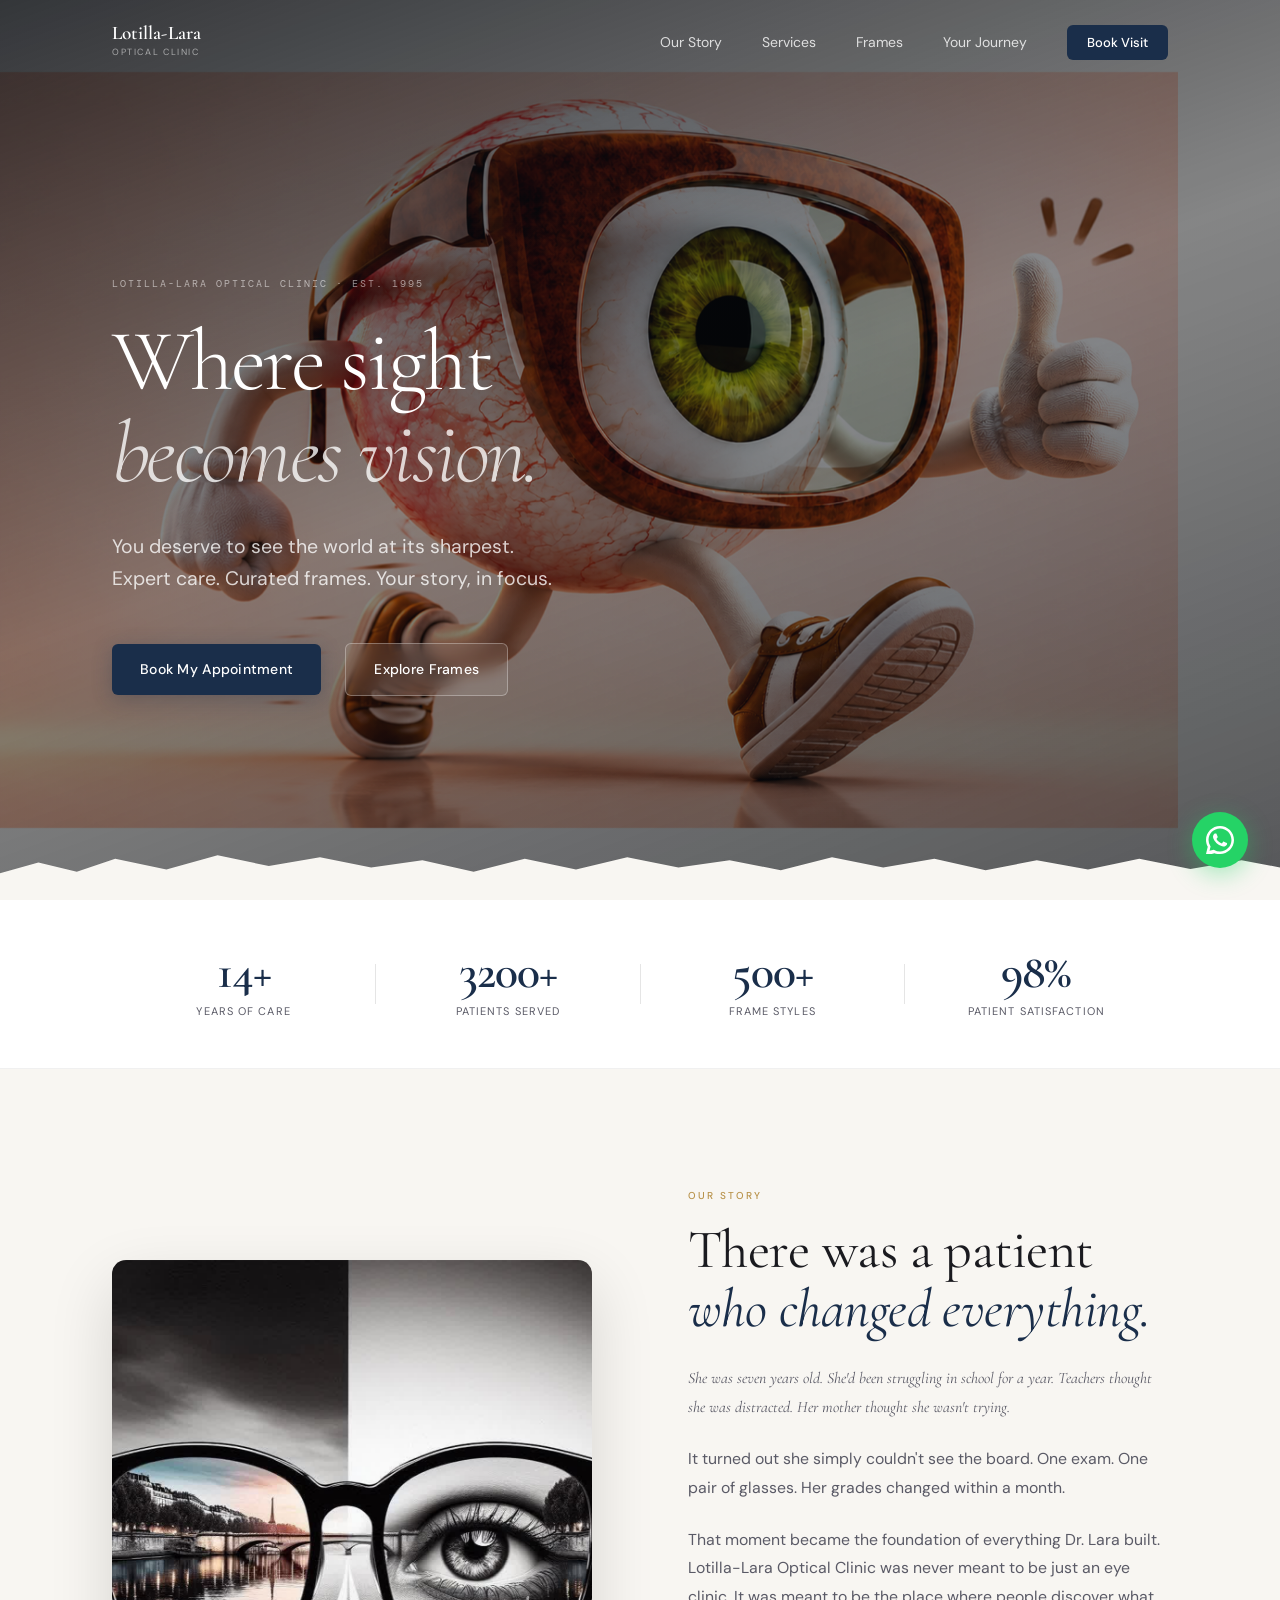
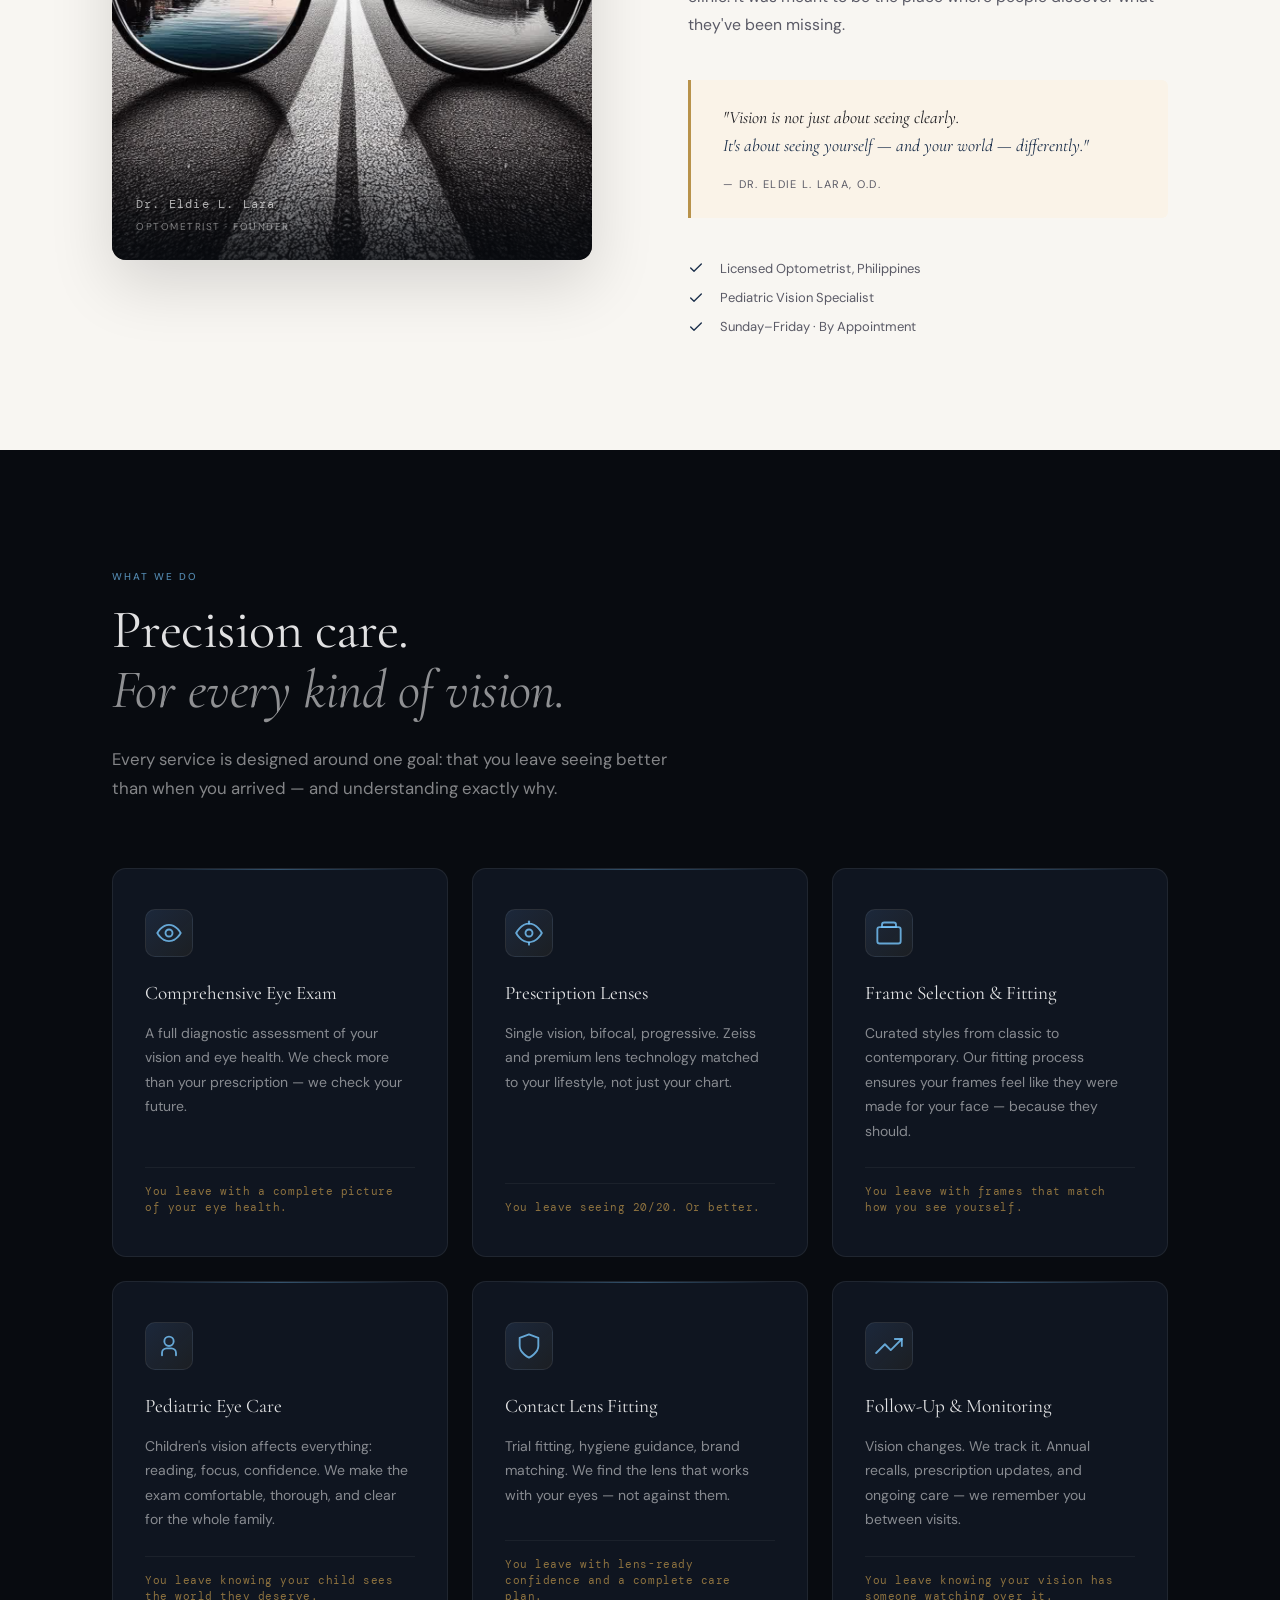
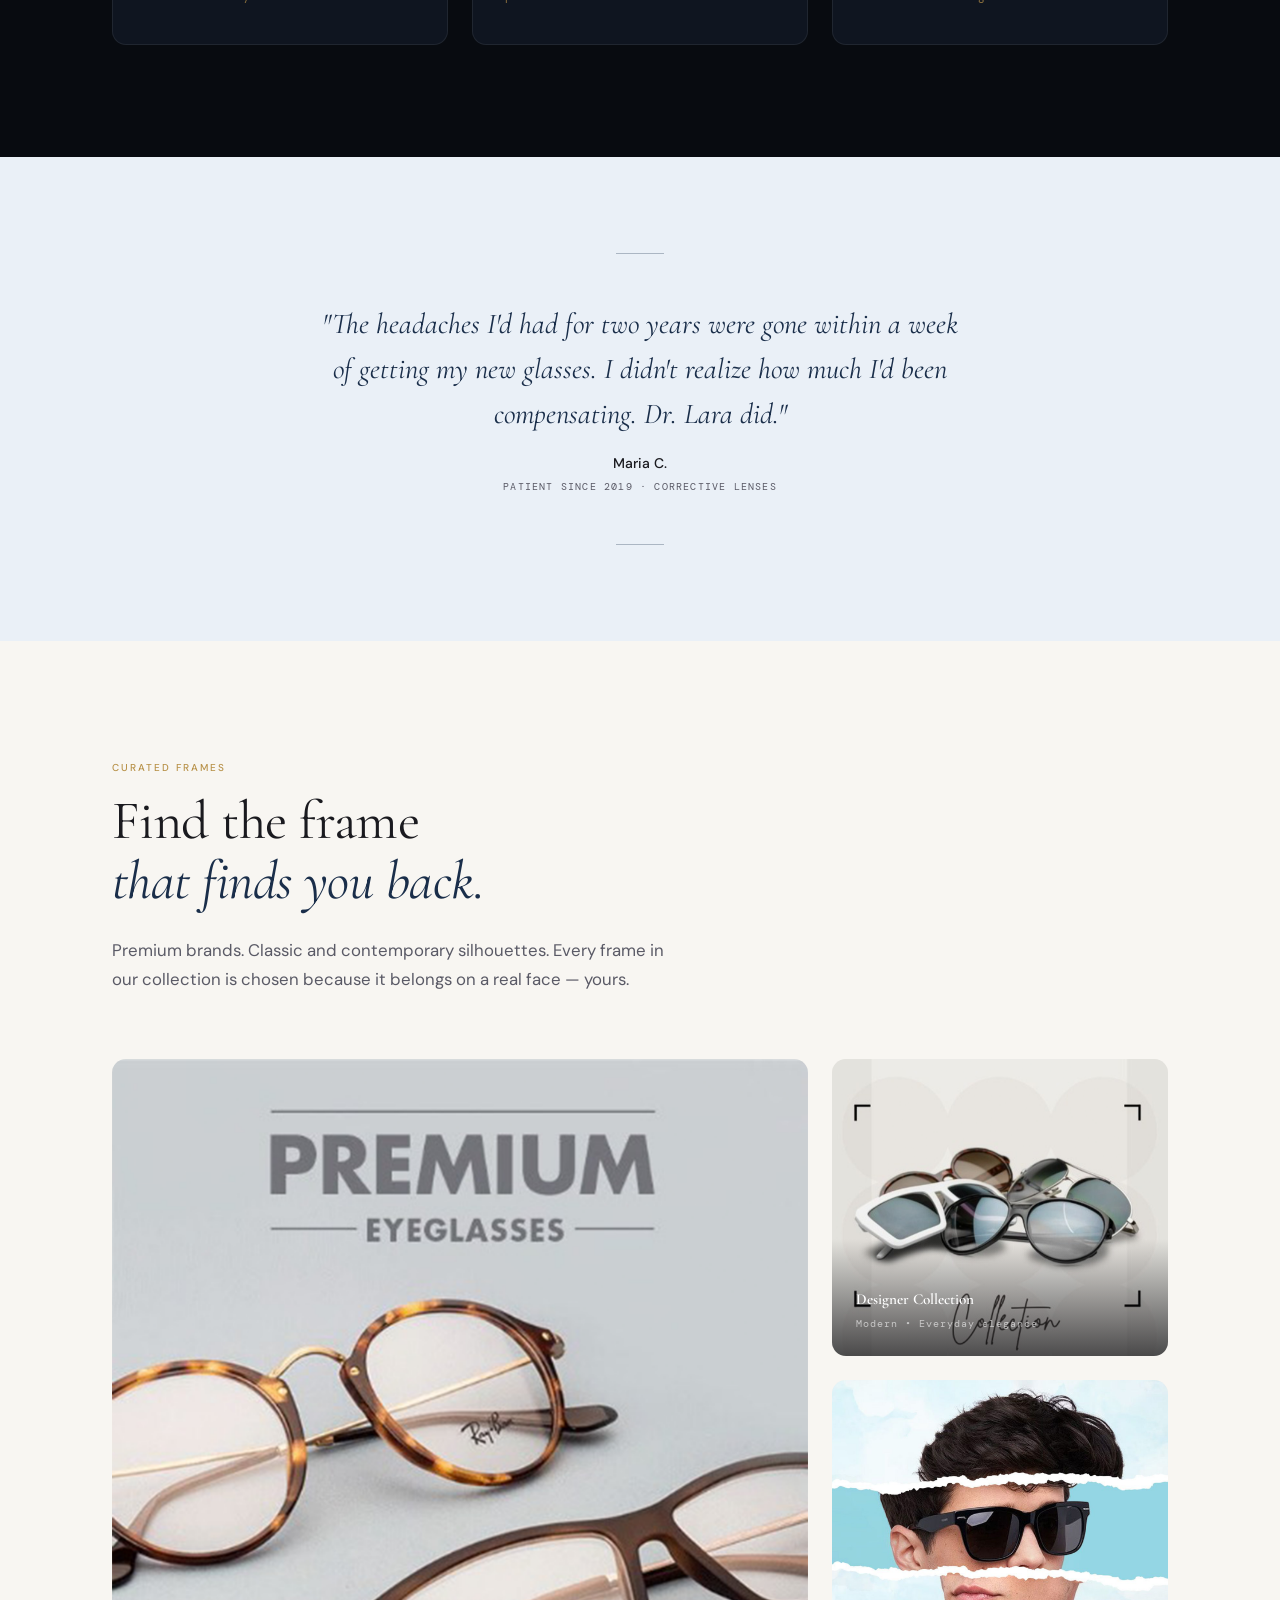
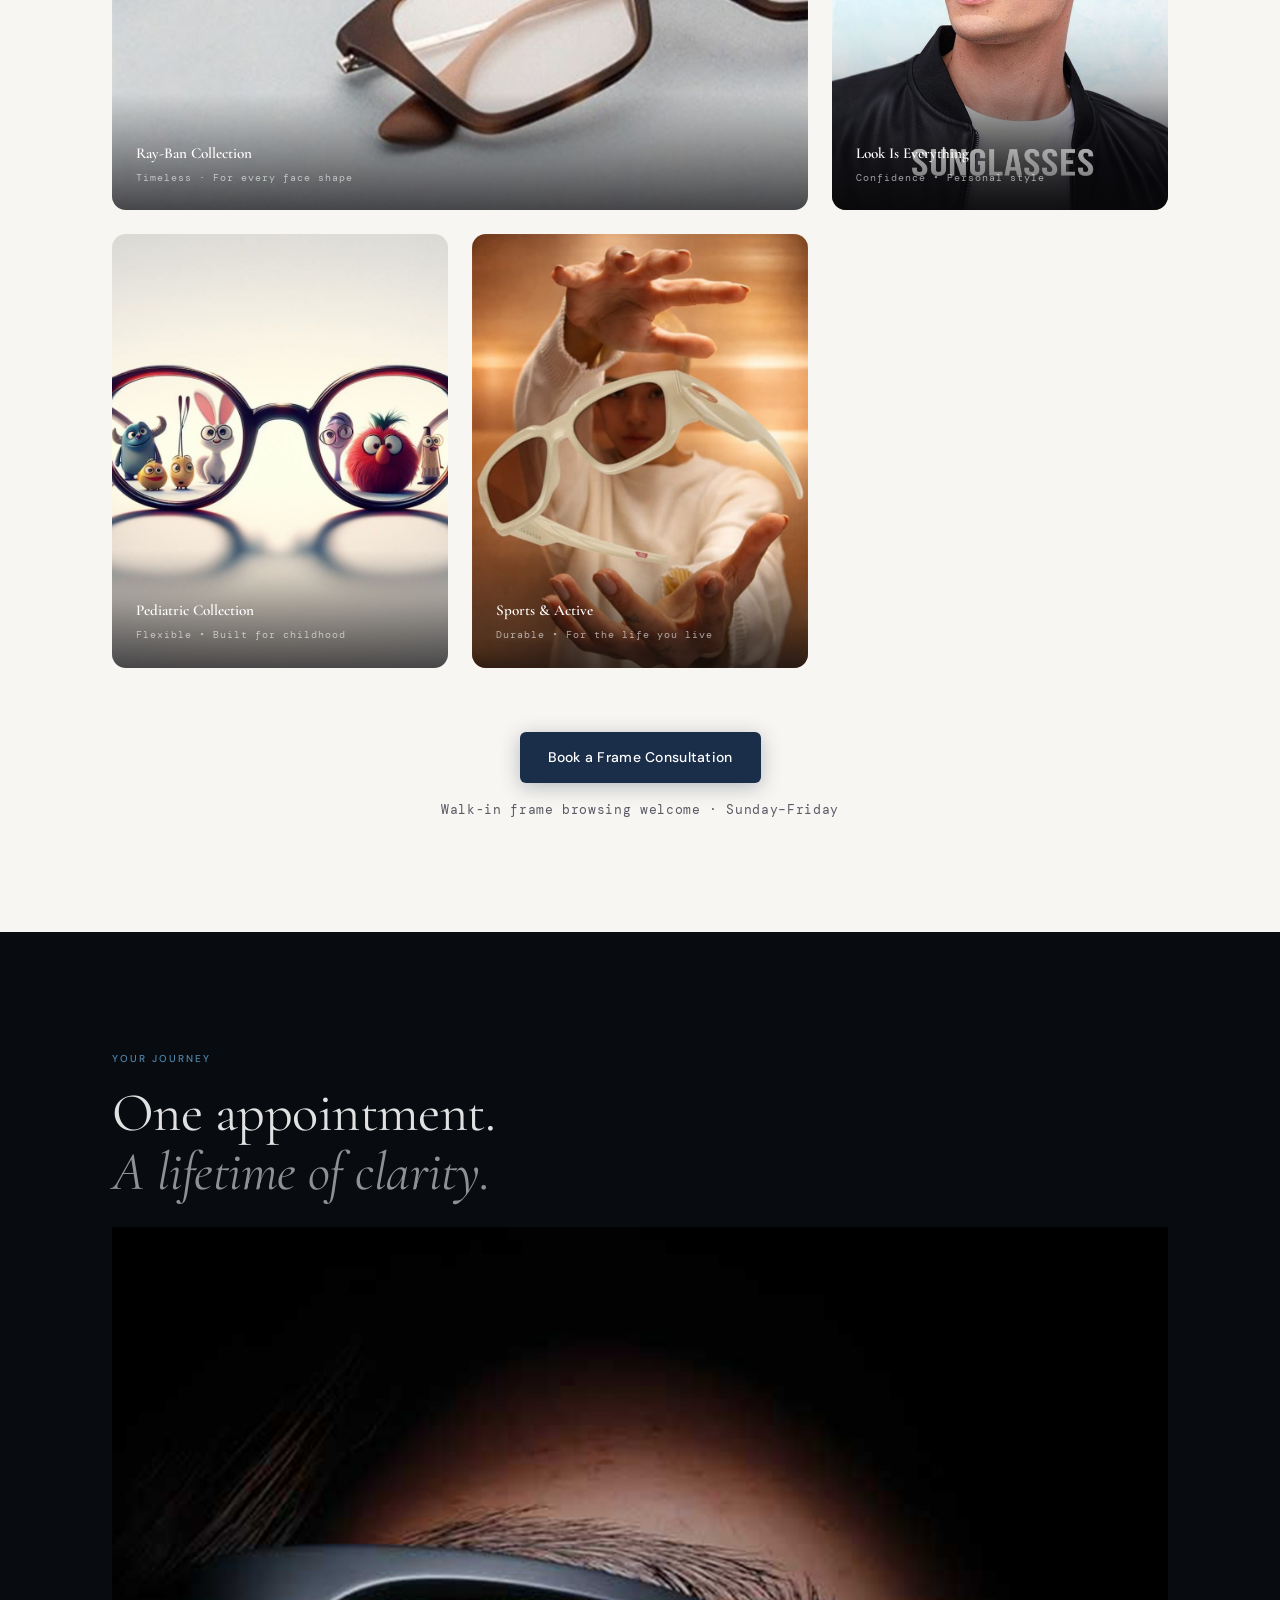
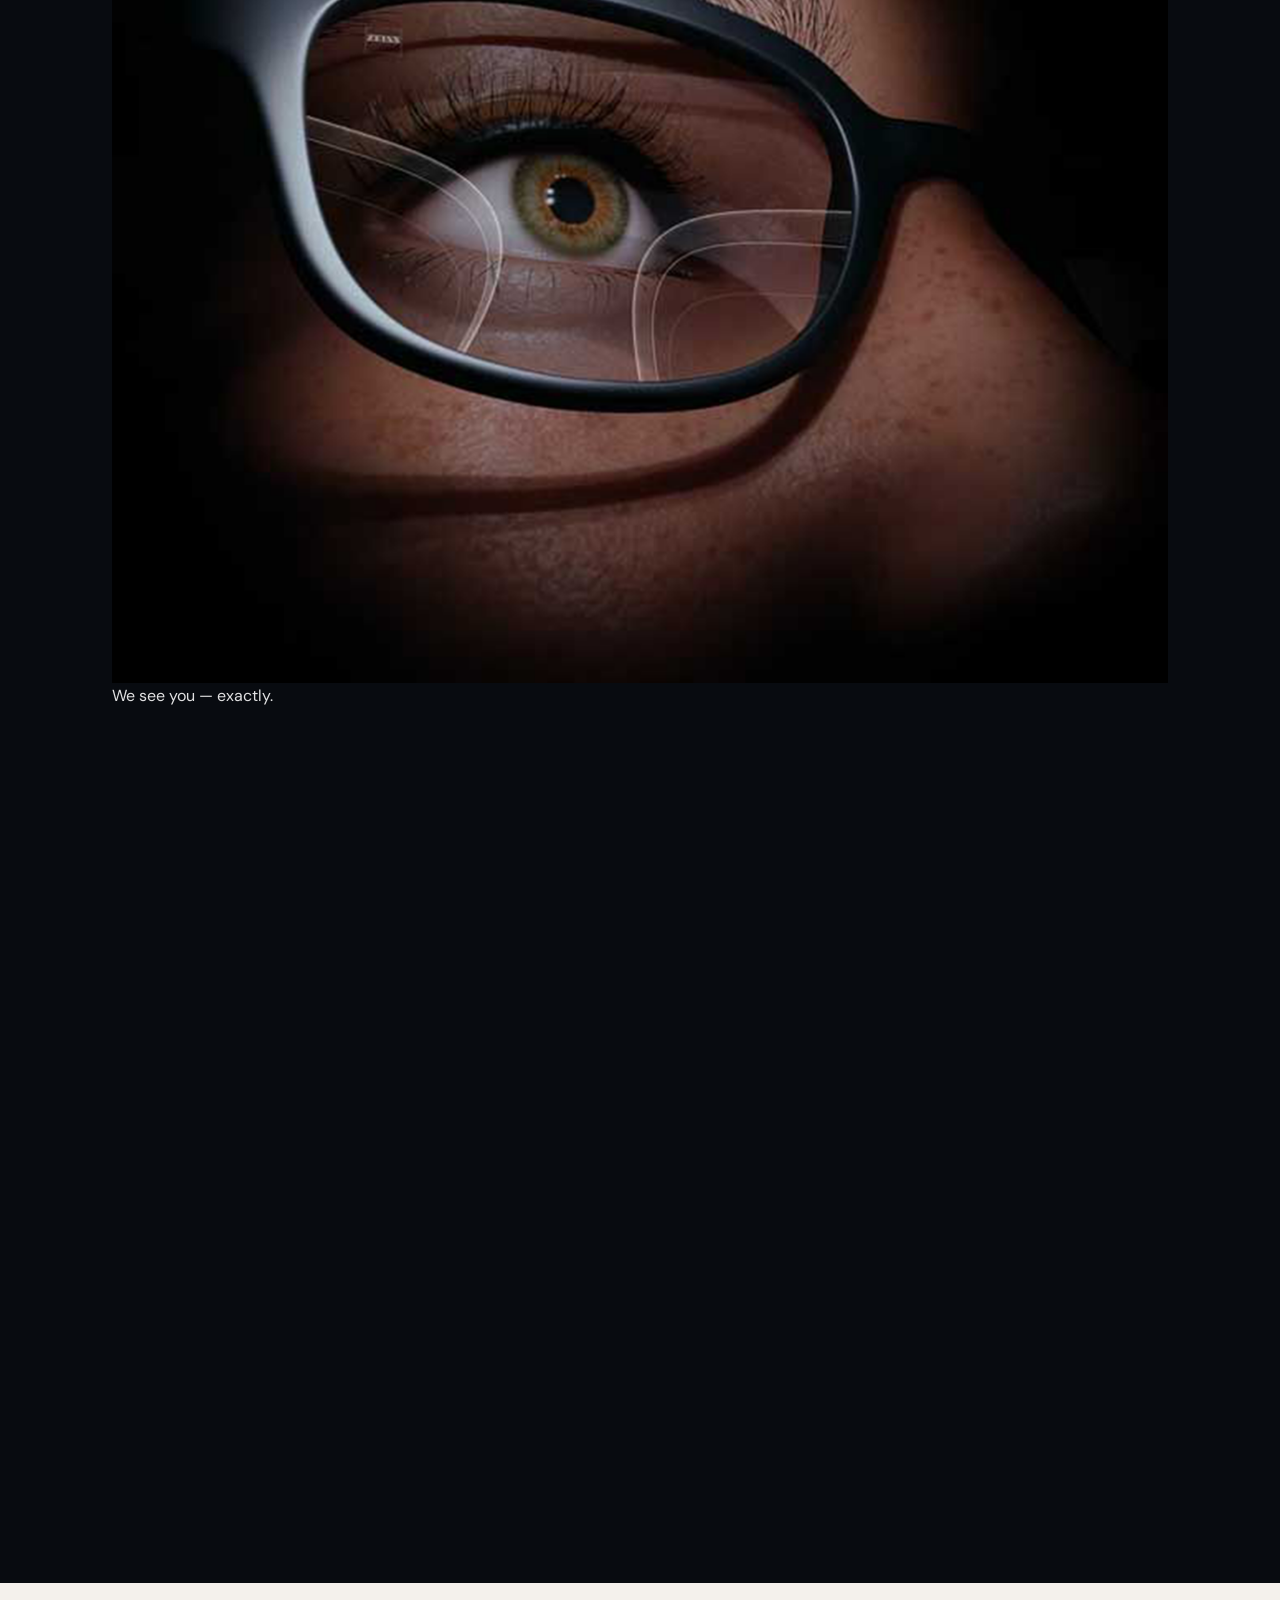
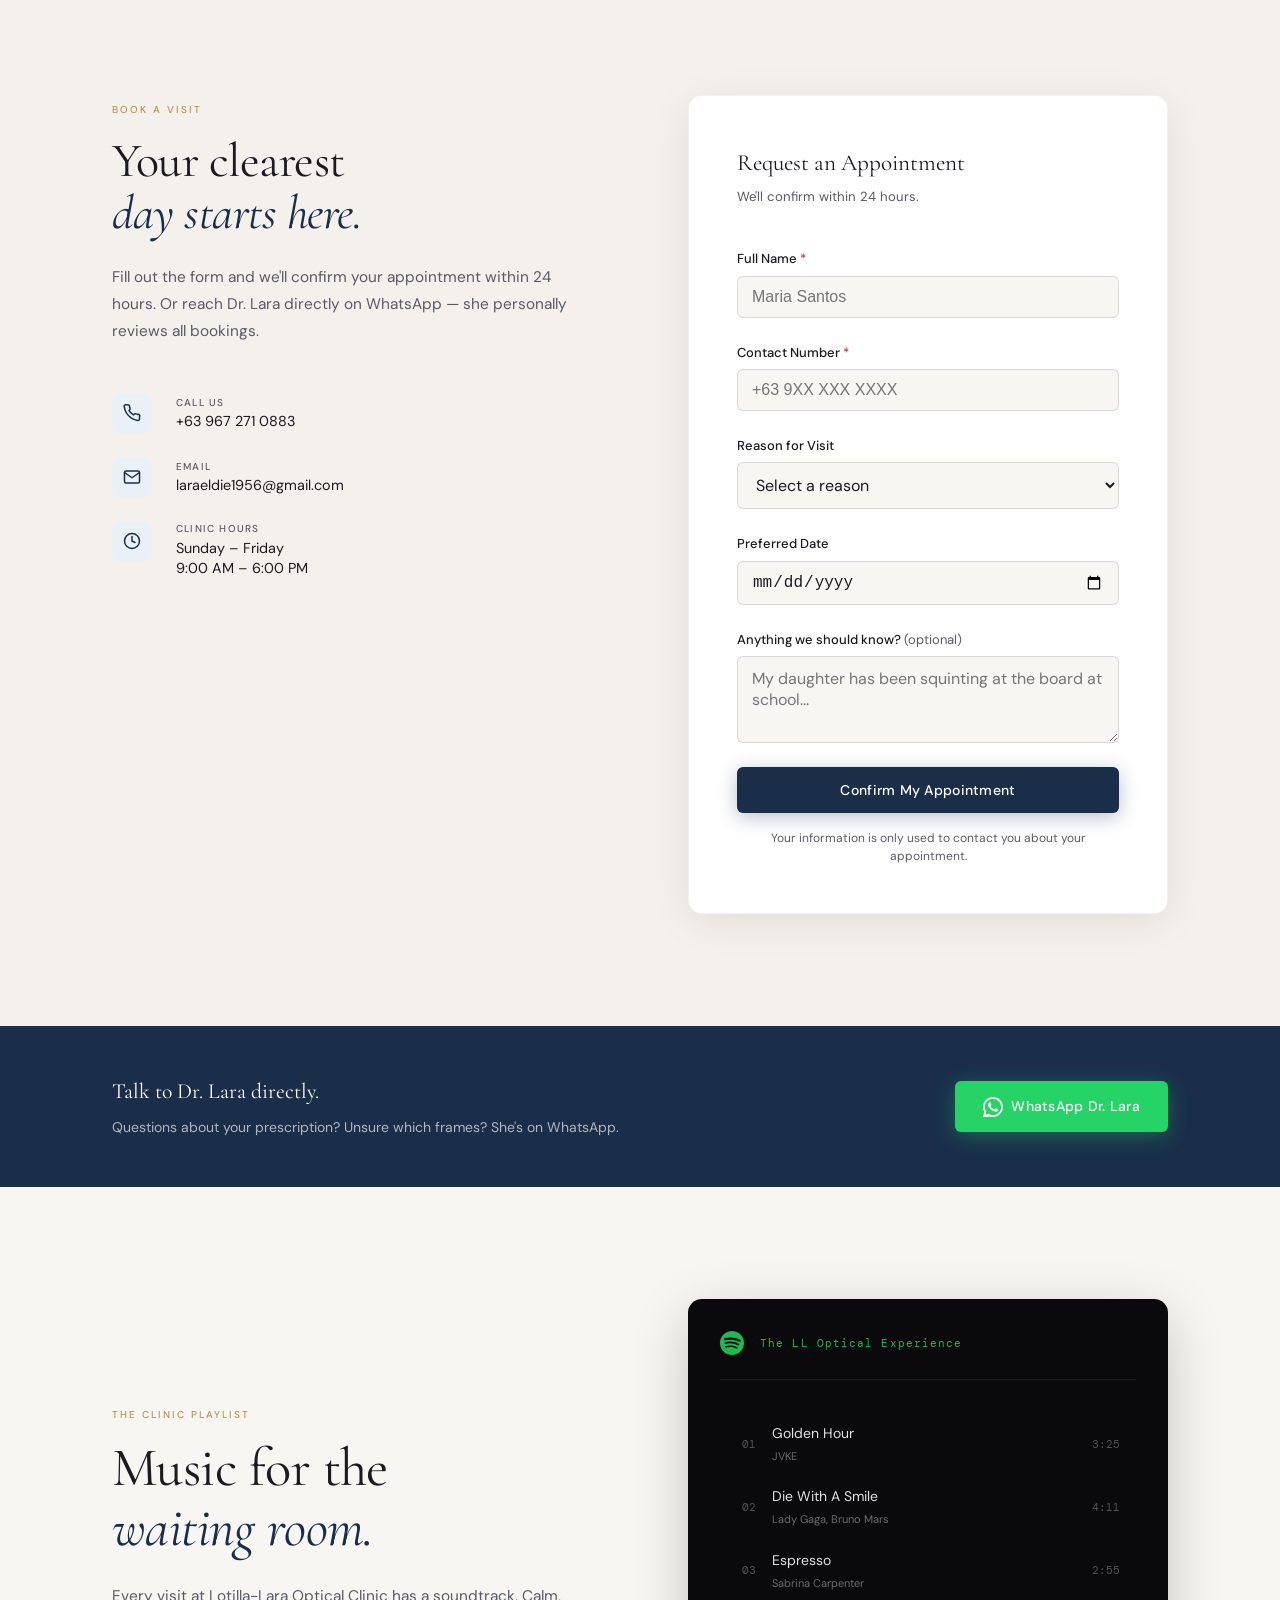
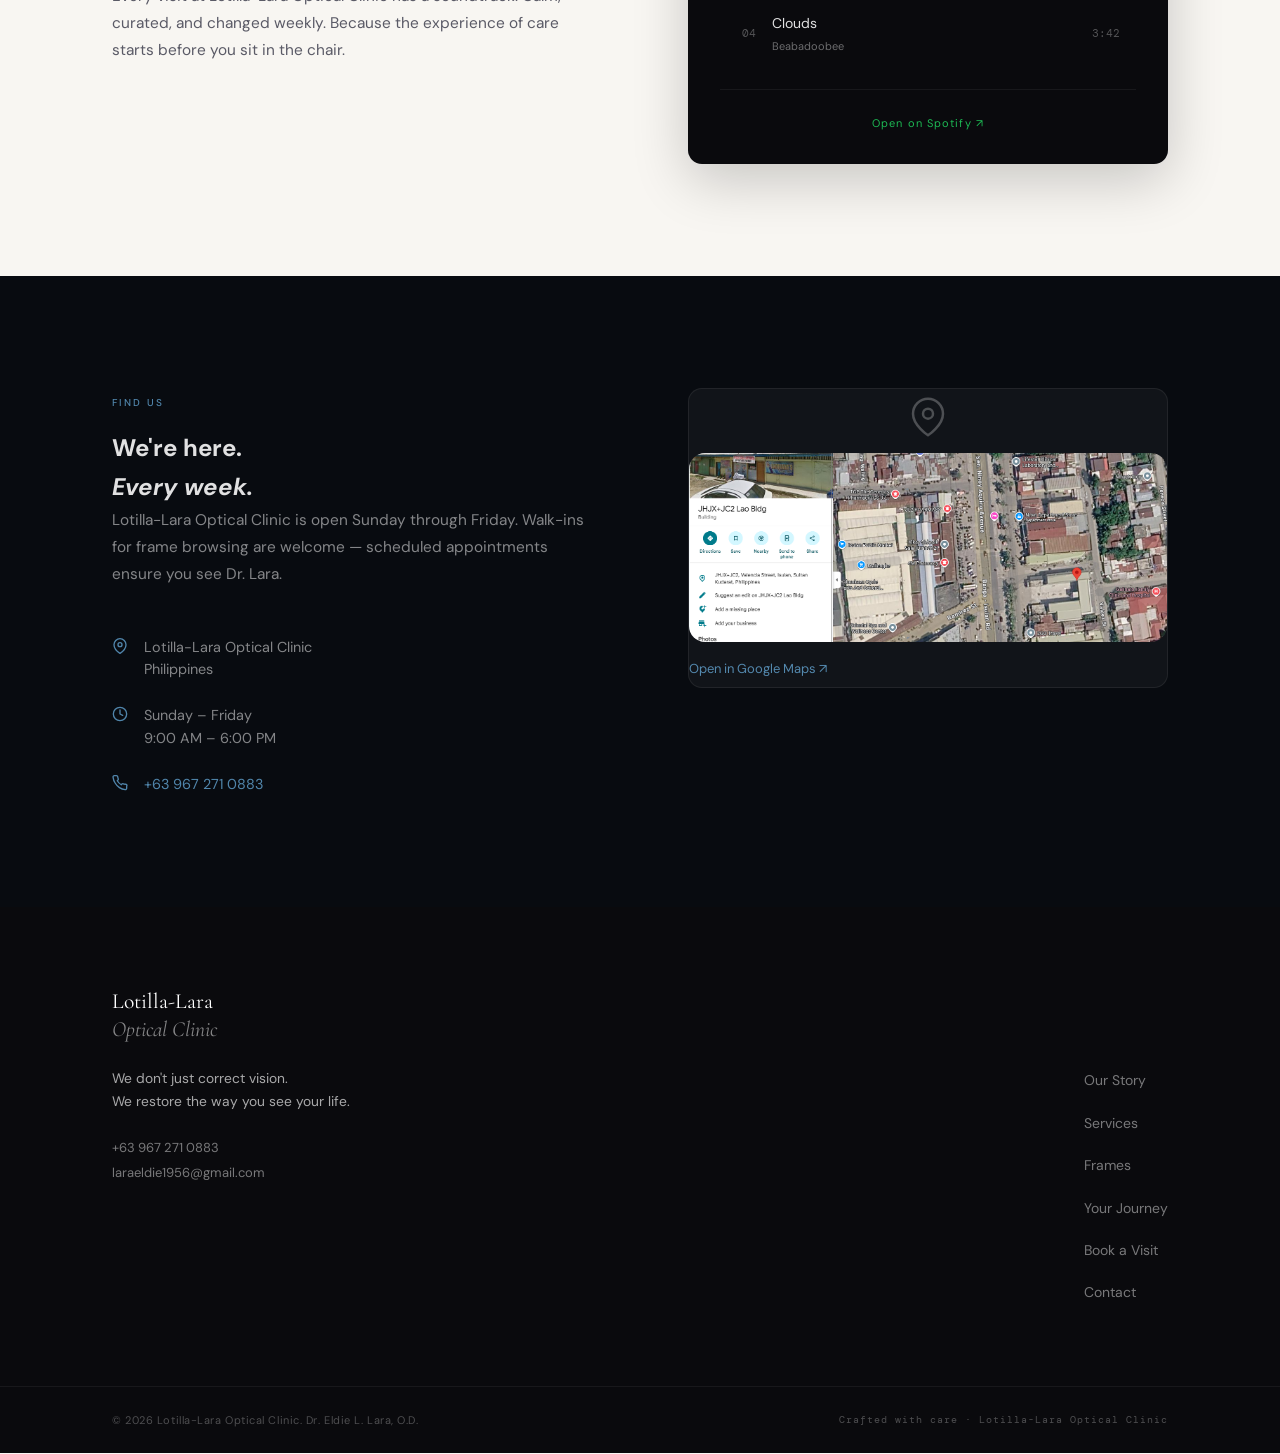
==== index.html @ 89f2a7eb "LL-OPTICALV2 Update Sun 06/14/2026 18:36:09.66" ====
<!DOCTYPE html>
<html lang="en">
<head>
  <meta charset="UTF-8" />
  <meta name="viewport" content="width=device-width, initial-scale=1.0" />
  <title>Lotilla-Lara Optical Clinic — Where Sight Becomes Vision</title>
  <meta name="description" content="Premium optical care in the heart of the Philippines. Expert eye examinations, curated frames, and a vision journey designed around you. Book with Dr. Eldie L. Lara." />
  <link rel="preconnect" href="https://fonts.googleapis.com" />
  <link rel="preconnect" href="https://fonts.gstatic.com" crossorigin />
  <link href="https://fonts.googleapis.com/css2?family=Cormorant+Garamond:ital,wght@0,300;0,400;0,600;1,300;1,400;1,600&family=DM+Sans:ital,opsz,wght@0,9..40,300;0,9..40,400;0,9..40,500;1,9..40,300&family=DM+Mono:wght@400;500&display=swap" rel="stylesheet" />
  <link rel="stylesheet" href="style.css" />
</head>
<body>

  <!-- SKIP NAV -->
  <a href="#main" class="skip-nav">Skip to main content</a>

  <!-- ============================================================
       NAV
  ============================================================ -->
  <nav class="nav" id="nav" role="navigation" aria-label="Main navigation">
    <div class="nav-inner">
      <a href="#" class="nav-logo" aria-label="Lotilla-Lara Optical Clinic home">
        <span class="nav-logo-name">Lotilla-Lara</span>
        <span class="nav-logo-sub">Optical Clinic</span>
      </a>
      <ul class="nav-links" role="list">
        <li><a href="#story">Our Story</a></li>
        <li><a href="#services">Services</a></li>
        <li><a href="#frames">Frames</a></li>
        <li><a href="#journey">Your Journey</a></li>
        <li><a href="#booking" class="nav-cta">Book Visit</a></li>
      </ul>
      <button class="nav-hamburger" aria-label="Open menu" aria-expanded="false" onclick="toggleMenu(this)">
        <span></span><span></span><span></span>
      </button>
    </div>
    <div class="nav-mobile" id="navMobile" aria-hidden="true">
      <a href="#story" onclick="closeMenu()">Our Story</a>
      <a href="#services" onclick="closeMenu()">Services</a>
      <a href="#frames" onclick="closeMenu()">Frames</a>
      <a href="#journey" onclick="closeMenu()">Your Journey</a>
      <a href="#booking" onclick="closeMenu()">Book Visit</a>
    </div>
  </nav>

  <main id="main">

    <!-- ============================================================
       HERO — EYLOTL™ Full Character
  ============================================================ -->
  <section class="hero" id="hero" aria-label="Hero">
    <div class="hero-bg">
      <img
        src="assets/images/hero/eylotlhero7.png"
        alt="EYLOTL™ — Full body mascot running with thumbs up, wearing stylish brown glasses"
        class="hero-img"
        id="heroImg"
      />
      <div class="hero-overlay" aria-hidden="true"></div>
    </div>

    <div class="hero-content">
      <div class="hero-text">
        <p class="hero-eyebrow">Lotilla-Lara Optical Clinic · Est. 1995</p>
        <h1 class="hero-title">
          Where sight<br />
          <em>becomes vision.</em>
        </h1>
        <p class="hero-lead">
          You deserve to see the world at its sharpest.<br />
          Expert care. Curated frames. Your story, in focus.
        </p>
        <div class="hero-actions">
          <a href="#booking" class="btn btn-primary">Book My Appointment</a>
          <a href="#frames" class="btn btn-ghost">Explore Frames</a>
        </div>
      </div>
    </div>

    <div class="hero-torn" aria-hidden="true"></div>
  </section>
  
  <!-- ============================================================
       TRUST BAR
  ============================================================ -->
  <section class="trust-bar" id="trust" aria-label="Clinic statistics">
    <div class="container trust-bar-inner">
      <div class="trust-stat">
        <span class="trust-number" data-target="14" data-suffix="+">0</span>
        <span class="trust-label">years of care</span>
      </div>
      <div class="trust-divider" aria-hidden="true"></div>
      <div class="trust-stat">
        <span class="trust-number" data-target="3200" data-suffix="+">0</span>
        <span class="trust-label">patients served</span>
      </div>
      <div class="trust-divider" aria-hidden="true"></div>
      <div class="trust-stat">
        <span class="trust-number" data-target="500" data-suffix="+">0</span>
        <span class="trust-label">frame styles</span>
      </div>
      <div class="trust-divider" aria-hidden="true"></div>
      <div class="trust-stat">
        <span class="trust-number" data-target="98" data-suffix="%">0</span>
        <span class="trust-label">patient satisfaction</span>
      </div>
    </div>
  </section>

  <!-- ============================================================
       FOUNDER STORY
  ============================================================ -->
  <section class="section story" id="story" aria-labelledby="story-title">
    <div class="container">
      <div class="story-grid">

        <div class="story-image-col">
          <div class="story-image-frame">
            <img
              src="assets/images/hero/hero5.png"
              alt="Through a pair of glasses: one lens reflects a vibrant city, the other reveals the eye behind the vision"
              class="story-img"
            />
            <div class="story-image-caption">
              <span class="mono">Dr. Eldie L. Lara</span>
              <span>Optometrist · Founder</span>
            </div>
          </div>
        </div>

        <div class="story-text-col">
          <span class="section-label">Our Story</span>
          <h2 class="section-title" id="story-title">
            There was a patient<br />
            <em>who changed everything.</em>
          </h2>

          <p class="story-lead">
            She was seven years old. She'd been struggling in school for a year. Teachers thought she was distracted. Her mother thought she wasn't trying.
          </p>

          <p>
            It turned out she simply couldn't see the board. One exam. One pair of glasses. Her grades changed within a month.
          </p>

          <p>
            That moment became the foundation of everything Dr. Lara built. Lotilla-Lara Optical Clinic was never meant to be just an eye clinic. It was meant to be the place where people discover what they've been missing.
          </p>

          <blockquote class="story-quote">
            "Vision is not just about seeing clearly.<br />
            <em>It's about seeing yourself — and your world — differently."</em>
            <cite>— Dr. Eldie L. Lara, O.D.</cite>
          </blockquote>

          <div class="story-credentials">
            <div class="credential-badge">
              <svg width="16" height="16" viewBox="0 0 24 24" fill="none" stroke="currentColor" stroke-width="2" stroke-linecap="round" stroke-linejoin="round" aria-hidden="true"><polyline points="20 6 9 17 4 12"/></svg>
              <span>Licensed Optometrist, Philippines</span>
            </div>
            <div class="credential-badge">
              <svg width="16" height="16" viewBox="0 0 24 24" fill="none" stroke="currentColor" stroke-width="2" stroke-linecap="round" stroke-linejoin="round" aria-hidden="true"><polyline points="20 6 9 17 4 12"/></svg>
              <span>Pediatric Vision Specialist</span>
            </div>
            <div class="credential-badge">
              <svg width="16" height="16" viewBox="0 0 24 24" fill="none" stroke="currentColor" stroke-width="2" stroke-linecap="round" stroke-linejoin="round" aria-hidden="true"><polyline points="20 6 9 17 4 12"/></svg>
              <span>Sunday–Friday · By Appointment</span>
            </div>
          </div>
        </div>

      </div>
    </div>
  </section>

  <!-- ============================================================
       SERVICES (NVIDIA DARK LAYER)
  ============================================================ -->
  <section class="section services dark-section" id="services" aria-labelledby="services-title">
    <div class="container">
      <span class="section-label accent-blue">What We Do</span>
      <h2 class="section-title light" id="services-title">
        Precision care.<br />
        <em>For every kind of vision.</em>
      </h2>
      <p class="section-intro light">
        Every service is designed around one goal: that you leave seeing better than when you arrived — and understanding exactly why.
      </p>

      <div class="services-grid">

        <div class="service-card glass-card">
          <div class="service-card-accent" aria-hidden="true"></div>
          <div class="service-icon">
            <svg width="28" height="28" viewBox="0 0 24 24" fill="none" stroke="currentColor" stroke-width="1.6" stroke-linecap="round" stroke-linejoin="round" aria-hidden="true"><circle cx="12" cy="12" r="3"/><path d="M2 12s3.6-7 10-7 10 7 10 7-3.6 7-10 7-10-7-10-7z"/></svg>
          </div>
          <h3 class="service-title">Comprehensive Eye Exam</h3>
          <p class="service-body">A full diagnostic assessment of your vision and eye health. We check more than your prescription — we check your future.</p>
          <span class="service-outcome">You leave with a complete picture of your eye health.</span>
        </div>

        <div class="service-card glass-card">
          <div class="service-card-accent" aria-hidden="true"></div>
          <div class="service-icon">
            <svg width="28" height="28" viewBox="0 0 24 24" fill="none" stroke="currentColor" stroke-width="1.6" stroke-linecap="round" stroke-linejoin="round" aria-hidden="true"><path d="M1 12s4-8 11-8 11 8 11 8-4 8-11 8-11-8-11-8z"/><circle cx="12" cy="12" r="3"/><line x1="12" y1="2" x2="12" y2="4"/><line x1="12" y1="20" x2="12" y2="22"/></svg>
          </div>
          <h3 class="service-title">Prescription Lenses</h3>
          <p class="service-body">Single vision, bifocal, progressive. Zeiss and premium lens technology matched to your lifestyle, not just your chart.</p>
          <span class="service-outcome">You leave seeing 20/20. Or better.</span>
        </div>

        <div class="service-card glass-card">
          <div class="service-card-accent" aria-hidden="true"></div>
          <div class="service-icon">
            <svg width="28" height="28" viewBox="0 0 24 24" fill="none" stroke="currentColor" stroke-width="1.6" stroke-linecap="round" stroke-linejoin="round" aria-hidden="true"><rect x="2" y="7" width="20" height="14" rx="2"/><path d="M16 3H8a2 2 0 0 0-2 2v2h12V5a2 2 0 0 0-2-2z"/></svg>
          </div>
          <h3 class="service-title">Frame Selection & Fitting</h3>
          <p class="service-body">Curated styles from classic to contemporary. Our fitting process ensures your frames feel like they were made for your face — because they should.</p>
          <span class="service-outcome">You leave with frames that match how you see yourself.</span>
        </div>

        <div class="service-card glass-card">
          <div class="service-card-accent" aria-hidden="true"></div>
          <div class="service-icon">
            <svg width="28" height="28" viewBox="0 0 24 24" fill="none" stroke="currentColor" stroke-width="1.6" stroke-linecap="round" stroke-linejoin="round" aria-hidden="true"><circle cx="12" cy="8" r="4"/><path d="M6 20v-2a4 4 0 0 1 4-4h4a4 4 0 0 1 4 4v2"/></svg>
          </div>
          <h3 class="service-title">Pediatric Eye Care</h3>
          <p class="service-body">Children's vision affects everything: reading, focus, confidence. We make the exam comfortable, thorough, and clear for the whole family.</p>
          <span class="service-outcome">You leave knowing your child sees the world they deserve.</span>
        </div>

        <div class="service-card glass-card">
          <div class="service-card-accent" aria-hidden="true"></div>
          <div class="service-icon">
            <svg width="28" height="28" viewBox="0 0 24 24" fill="none" stroke="currentColor" stroke-width="1.6" stroke-linecap="round" stroke-linejoin="round" aria-hidden="true"><path d="M12 22s8-4 8-10V5l-8-3-8 3v7c0 6 8 10 8 10z"/></svg>
          </div>
          <h3 class="service-title">Contact Lens Fitting</h3>
          <p class="service-body">Trial fitting, hygiene guidance, brand matching. We find the lens that works with your eyes — not against them.</p>
          <span class="service-outcome">You leave with lens-ready confidence and a complete care plan.</span>
        </div>

        <div class="service-card glass-card">
          <div class="service-card-accent" aria-hidden="true"></div>
          <div class="service-icon">
            <svg width="28" height="28" viewBox="0 0 24 24" fill="none" stroke="currentColor" stroke-width="1.6" stroke-linecap="round" stroke-linejoin="round" aria-hidden="true"><polyline points="23 6 13.5 15.5 8.5 10.5 1 18"/><polyline points="17 6 23 6 23 12"/></svg>
          </div>
          <h3 class="service-title">Follow-Up & Monitoring</h3>
          <p class="service-body">Vision changes. We track it. Annual recalls, prescription updates, and ongoing care — we remember you between visits.</p>
          <span class="service-outcome">You leave knowing your vision has someone watching over it.</span>
        </div>

      </div>
    </div>
  </section>

  <!-- ============================================================
       PULL QUOTE
  ============================================================ -->
  <section class="pull-quote-section" aria-label="Patient testimonial">
    <div class="pull-quote-inner">
      <div class="pq-line" aria-hidden="true"></div>
      <blockquote class="pull-quote">
        <p>"The headaches I'd had for two years were gone within a week of getting my new glasses. I didn't realize how much I'd been compensating. Dr. Lara did."</p>
        <cite>
          <span class="pq-name">Maria C.</span>
          <span class="pq-detail">Patient since 2019 · Corrective lenses</span>
        </cite>
      </blockquote>
      <div class="pq-line" aria-hidden="true"></div>
    </div>
  </section>

  <!-- ============================================================
       FRAMES GALLERY
  ============================================================ -->
  <section class="section frames" id="frames" aria-labelledby="frames-title">
    <div class="container">
      <span class="section-label">Curated Frames</span>
      <h2 class="section-title" id="frames-title">
        Find the frame<br />
        <em>that finds you back.</em>
      </h2>
      <p class="section-intro">
        Premium brands. Classic and contemporary silhouettes. Every frame in our collection is chosen because it belongs on a real face — yours.
      </p>

      <div class="frames-grid">
        <div class="frame-card frame-card--hero">
          <img src="assets/images/gallery/LL16.png" alt="Premium Ray-Ban eyeglass frames — tortoiseshell round and rectangular styles" />
          <div class="frame-card-info">
            <span class="frame-style">Ray-Ban Collection</span>
            <span class="frame-mood">Timeless · For every face shape</span>
          </div>
        </div>
        <div class="frame-card">
            <img src="assets/images/gallery/LL17.png" alt="Designer Collection">
            <div class="frame-card-info">
                <span class="frame-style">Designer Collection</span>
                <span class="frame-mood">Modern • Everyday elegance</span>
            </div>
        </div>

        <div class="frame-card">
            <img src="assets/images/gallery/LL18.png" alt="Look Is Everything">
            <div class="frame-card-info">
                <span class="frame-style">Look Is Everything</span>
                <span class="frame-mood">Confidence • Personal style</span>
            </div>
        </div>

        <div class="frame-card">
            <img src="assets/images/gallery/LL19.png" alt="Pediatric Collection">
            <div class="frame-card-info">
                <span class="frame-style">Pediatric Collection</span>
                <span class="frame-mood">Flexible • Built for childhood</span>
            </div>
        </div>

        <div class="frame-card frame-card-wide">
            <img src="assets/images/gallery/LL20.png" alt="Sports & Active">
            <div class="frame-card-info">
                <span class="frame-style">Sports & Active</span>
                <span class="frame-mood">Durable • For the life you live</span>
            </div>
        </div>
      </div>

      <div class="frames-cta">
        <a href="#booking" class="btn btn-primary">Book a Frame Consultation</a>
        <p class="frames-note">Walk-in frame browsing welcome · Sunday–Friday</p>
      </div>
    </div>
  </section>

    <!-- ============================================================
       PATIENT JOURNEY TIMELINE
  ============================================================ -->
  <section class="section journey dark-section" id="journey" aria-labelledby="journey-title">
    <div class="container">
      <span class="section-label accent-blue">Your Journey</span>
      <h2 class="section-title light" id="journey-title">
        One appointment.<br />
        <em>A lifetime of clarity.</em>
      </h2>

      <!-- Clean Cinematic Visual -->
      <div class="journey-intro-visual">
        <img 
          src="assets/images/hero/hero3.png" 
          alt="Close-up of a focused eye wearing premium glasses — clarity and vision"
          class="journey-bg-image"
        />
        
        <!-- Single editorial quote in safe lower-left area -->
        <div class="journey-editorial-quote">
          We see you — exactly.
        </div>
      </div>

      <div class="journey-steps">

        <div class="journey-step">
          <div class="step-number mono" aria-hidden="true">01</div>
          <div class="step-content">
            <h3 class="step-title">You notice something.</h3>
            <p>Squinting at screens. Headaches after reading. Your child holding books too close. Something tells you it's time. You're right.</p>
          </div>
        </div>

        <div class="journey-step">
          <div class="step-number mono" aria-hidden="true">02</div>
          <div class="step-content">
            <h3 class="step-title">You reach out.</h3>
            <p>A WhatsApp message. A call. One of our team responds within the hour. You get a real time slot — not a waiting list.</p>
          </div>
        </div>

        <div class="journey-step">
          <div class="step-number mono" aria-hidden="true">03</div>
          <div class="step-content">
            <h3 class="step-title">The morning of your visit.</h3>
            <p>No sterile waiting room energy. The clinic feels like it was designed for calm. Dr. Lara will see you — not a rushed substitute.</p>
          </div>
        </div>

        <div class="journey-step">
          <div class="step-number mono" aria-hidden="true">04</div>
          <div class="step-content">
            <h3 class="step-title">We see you — exactly.</h3>
            <p>A full diagnostic exam. We explain every reading, every number, every implication. You understand your own vision by the time we're done.</p>
          </div>
        </div>

        <div class="journey-step">
          <div class="step-number mono" aria-hidden="true">05</div>
          <div class="step-content">
            <h3 class="step-title">You try on a pair of frames.</h3>
            <p>And you see yourself differently. That moment — when the frame fits your face and your life — is what we come to work for.</p>
          </div>
        </div>

        <div class="journey-step">
          <div class="step-number mono" aria-hidden="true">06</div>
          <div class="step-content">
            <h3 class="step-title">The first morning with your glasses.</h3>
            <p>You look out a window. The world is sharp. The things you'd stopped noticing — a leaf, a face, a word on a sign — are suddenly there again.</p>
          </div>
        </div>

        <div class="journey-step">
          <div class="step-number mono" aria-hidden="true">07</div>
          <div class="step-content">
            <h3 class="step-title">We stay with you.</h3>
            <p>An annual recall. A prescription check. A message if something feels off. Your vision changes over a lifetime. So does our care.</p>
          </div>
        </div>

      </div>
    </div>
  </section>

  <!-- ============================================================
       BOOKING
  ============================================================ -->
  <section class="section booking" id="booking" aria-labelledby="booking-title">
    <div class="container booking-inner">
      <div class="booking-left">
        <span class="section-label">Book a Visit</span>
        <h2 class="booking-title" id="booking-title">
          Your clearest<br />
          <em>day starts here.</em>
        </h2>
        <p class="booking-body">
          Fill out the form and we'll confirm your appointment within 24 hours. Or reach Dr. Lara directly on WhatsApp — she personally reviews all bookings.
        </p>

        <div class="booking-methods">
          <a href="tel:+639672710883" class="booking-method">
            <div class="bm-icon">
              <svg width="18" height="18" viewBox="0 0 24 24" fill="none" stroke="currentColor" stroke-width="2" stroke-linecap="round" stroke-linejoin="round" aria-hidden="true"><path d="M22 16.92v3a2 2 0 0 1-2.18 2 19.79 19.79 0 0 1-8.63-3.07A19.5 19.5 0 0 1 4.69 12 19.79 19.79 0 0 1 1.65 3.5 2 2 0 0 1 3.62 1h3a2 2 0 0 1 2 1.72c.127.96.361 1.903.7 2.81a2 2 0 0 1-.45 2.11L7.91 8.6a16 16 0 0 0 6 6l.97-.97a2 2 0 0 1 2.11-.45c.907.339 1.85.573 2.81.7A2 2 0 0 1 22 16.92z"/></svg>
            </div>
            <div>
              <div class="bm-label">Call us</div>
              <div class="bm-value">+63 967 271 0883</div>
            </div>
          </a>

          <a href="mailto:laraeldie1956@gmail.com" class="booking-method">
            <div class="bm-icon">
              <svg width="18" height="18" viewBox="0 0 24 24" fill="none" stroke="currentColor" stroke-width="2" stroke-linecap="round" stroke-linejoin="round" aria-hidden="true"><path d="M4 4h16c1.1 0 2 .9 2 2v12c0 1.1-.9 2-2 2H4c-1.1 0-2-.9-2-2V6c0-1.1.9-2 2-2z"/><polyline points="22,6 12,13 2,6"/></svg>
            </div>
            <div>
              <div class="bm-label">Email</div>
              <div class="bm-value">laraeldie1956@gmail.com</div>
            </div>
          </a>

          <div class="booking-hours">
            <div class="bm-icon">
              <svg width="18" height="18" viewBox="0 0 24 24" fill="none" stroke="currentColor" stroke-width="2" stroke-linecap="round" stroke-linejoin="round" aria-hidden="true"><circle cx="12" cy="12" r="10"/><polyline points="12 6 12 12 16 14"/></svg>
            </div>
            <div>
              <div class="bm-label">Clinic Hours</div>
              <div class="bm-value">Sunday – Friday<br />9:00 AM – 6:00 PM</div>
            </div>
          </div>
        </div>
      </div>

      <div class="booking-right">
        <div class="booking-form" id="bookingForm">
          <h3 class="form-title">Request an Appointment</h3>
          <p class="form-sub">We'll confirm within 24 hours.</p>

          <div class="form-field">
            <label for="name">Full Name <span class="required">*</span></label>
            <input type="text" id="name" name="name" placeholder="Maria Santos" autocomplete="name" required />
          </div>

          <div class="form-field">
            <label for="phone">Contact Number <span class="required">*</span></label>
            <input type="tel" id="phone" name="phone" placeholder="+63 9XX XXX XXXX" autocomplete="tel" required />
          </div>

          <div class="form-field">
            <label for="reason">Reason for Visit</label>
            <select id="reason" name="reason">
              <option value="" disabled selected>Select a reason</option>
              <option value="first-exam">First Eye Examination</option>
              <option value="follow-up">Follow-Up / Check-Up</option>
              <option value="frames-only">Frame Selection Only</option>
              <option value="pediatric">Pediatric Eye Exam (Child)</option>
              <option value="contacts">Contact Lens Fitting</option>
              <option value="other">Other</option>
            </select>
          </div>

          <div class="form-field">
            <label for="preferred-date">Preferred Date</label>
            <input type="date" id="preferred-date" name="preferred-date" />
          </div>

          <div class="form-field">
            <label for="message">Anything we should know? <span class="label-opt">(optional)</span></label>
            <textarea id="message" name="message" rows="3" placeholder="My daughter has been squinting at the board at school..."></textarea>
          </div>

          <button type="button" class="btn btn-primary btn-full" onclick="submitBookingForm()">
            Confirm My Appointment
          </button>

          <p class="form-note">Your information is only used to contact you about your appointment.</p>
        </div>
      </div>
    </div>
  </section>

  <!-- ============================================================
       WHATSAPP CTA BAND
  ============================================================ -->
  <section class="wa-band" aria-label="WhatsApp contact">
    <div class="container wa-band-inner">
      <div class="wa-text">
        <span class="wa-title">Talk to Dr. Lara directly.</span>
        <span class="wa-sub">Questions about your prescription? Unsure which frames? She's on WhatsApp.</span>
      </div>
      <a
        href="https://wa.me/639672710883?text=Hello%20Dr.%20Lara%2C%20I%20would%20like%20to%20book%20an%20eye%20examination%20or%20frame%20consultation."
        class="btn btn-wa"
        target="_blank"
        rel="noopener noreferrer"
        aria-label="Chat on WhatsApp"
      >
        <svg width="20" height="20" viewBox="0 0 24 24" fill="currentColor" aria-hidden="true"><path d="M17.472 14.382c-.297-.149-1.758-.867-2.03-.967-.273-.099-.471-.148-.67.15-.197.297-.767.966-.94 1.164-.173.199-.347.223-.644.075-.297-.15-1.255-.463-2.39-1.475-.883-.788-1.48-1.761-1.653-2.059-.173-.297-.018-.458.13-.606.134-.133.298-.347.446-.52.149-.174.198-.298.298-.497.099-.198.05-.371-.025-.52-.075-.149-.669-1.612-.916-2.207-.242-.579-.487-.5-.669-.51-.173-.008-.371-.01-.57-.01-.198 0-.52.074-.792.372-.272.297-1.04 1.016-1.04 2.479 0 1.462 1.065 2.875 1.213 3.074.149.198 2.096 3.2 5.077 4.487.709.306 1.262.489 1.694.625.712.227 1.36.195 1.871.118.571-.085 1.758-.719 2.006-1.413.248-.694.248-1.289.173-1.413-.074-.124-.272-.198-.57-.347z"/><path d="M11.998 0C5.374 0 0 5.373 0 12c0 2.118.554 4.104 1.522 5.83L.057 23.886c-.073.29.01.598.22.808a.83.83 0 0 0 .808.22l6.149-1.454A11.955 11.955 0 0 0 12 24c6.626 0 12-5.373 12-12S18.624 0 11.998 0zm.002 21.818a9.826 9.826 0 0 1-4.945-1.328l-.355-.21-3.65.863.876-3.562-.23-.368A9.81 9.81 0 0 1 2.18 12c0-5.422 4.397-9.818 9.82-9.818 5.421 0 9.818 4.396 9.818 9.818s-4.397 9.818-9.818 9.818z"/></svg>
        WhatsApp Dr. Lara
      </a>
    </div>
  </section>

  <!-- ============================================================
       SPOTIFY SECTION
  ============================================================ -->
  <section class="section spotify-section" id="spotify" aria-labelledby="spotify-title">
    <div class="container spotify-inner">
      <div class="spotify-text">
        <span class="section-label">The Clinic Playlist</span>
        <h2 class="section-title" id="spotify-title">
          Music for the<br />
          <em>waiting room.</em>
        </h2>
        <p>
          Every visit at Lotilla-Lara Optical Clinic has a soundtrack. Calm, curated, and changed weekly. Because the experience of care starts before you sit in the chair.
        </p>
      </div>
      <div class="spotify-embed">
        <div class="spotify-player-mock" role="img" aria-label="Spotify playlist: The LL Optical Experience">
          <div class="spotify-mock-top">
            <svg width="24" height="24" viewBox="0 0 24 24" fill="currentColor" aria-hidden="true"><path d="M12 0C5.4 0 0 5.4 0 12s5.4 12 12 12 12-5.4 12-12S18.66 0 12 0zm5.521 17.34c-.24.359-.66.48-1.021.24-2.82-1.74-6.36-2.101-10.561-1.141-.418.122-.779-.179-.899-.539-.12-.421.18-.78.54-.9 4.56-1.021 8.52-.6 11.64 1.32.42.18.479.659.301 1.02zm1.44-3.3c-.301.42-.841.6-1.262.3-3.239-1.98-8.159-2.58-11.939-1.38-.479.12-1.02-.12-1.14-.6-.12-.48.12-1.021.6-1.141C9.6 9.9 15 10.561 18.72 12.84c.361.181.54.78.241 1.2zm.12-3.36C15.24 8.4 8.82 8.16 5.16 9.301c-.6.179-1.2-.181-1.38-.721-.18-.601.18-1.2.72-1.381 4.26-1.26 11.28-1.02 15.721 1.621.539.3.719 1.02.419 1.56-.299.421-1.02.599-1.559.3z"/></svg>
            <span class="mono">The LL Optical Experience</span>
          </div>
          <div class="spotify-tracks">
            <div class="track">
              <span class="track-num mono">01</span>
              <div class="track-info">
                <span class="track-name">Golden Hour</span>
                <span class="track-artist">JVKE</span>
              </div>
              <span class="track-dur mono">3:25</span>
            </div>
            <div class="track">
              <span class="track-num mono">02</span>
              <div class="track-info">
                <span class="track-name">Die With A Smile</span>
                <span class="track-artist">Lady Gaga, Bruno Mars</span>
              </div>
              <span class="track-dur mono">4:11</span>
            </div>
            <div class="track">
              <span class="track-num mono">03</span>
              <div class="track-info">
                <span class="track-name">Espresso</span>
                <span class="track-artist">Sabrina Carpenter</span>
              </div>
              <span class="track-dur mono">2:55</span>
            </div>
            <div class="track">
              <span class="track-num mono">04</span>
              <div class="track-info">
                <span class="track-name">Clouds</span>
                <span class="track-artist">Beabadoobee</span>
              </div>
              <span class="track-dur mono">3:42</span>
            </div>
          </div>
          <a
            href="https://open.spotify.com"
            class="spotify-open"
            target="_blank"
            rel="noopener noreferrer"
            aria-label="Open playlist on Spotify"
          >
            Open on Spotify ↗
          </a>
        </div>
      </div>
    </div>
  </section>

  <!-- ============================================================
       CONTACT
  ============================================================ -->
  <section class="section contact dark-section" id="contact" aria-labelledby="contact-title">
    <div class="container contact-inner">
      <div class="contact-left">
        <span class="section-label accent-blue">Find Us</span>
        <h2 class="contact-title light" id="contact-title">
          We're here.<br />
          <em>Every week.</em>
        </h2>
        <p class="contact-body light">
          Lotilla-Lara Optical Clinic is open Sunday through Friday. Walk-ins for frame browsing are welcome — scheduled appointments ensure you see Dr. Lara.
        </p>
        <div class="contact-details">
          <div class="contact-line">
            <svg width="16" height="16" viewBox="0 0 24 24" fill="none" stroke="currentColor" stroke-width="2" stroke-linecap="round" stroke-linejoin="round" aria-hidden="true"><path d="M21 10c0 7-9 13-9 13s-9-6-9-13a9 9 0 0 1 18 0z"/><circle cx="12" cy="10" r="3"/></svg>
            <span>Lotilla-Lara Optical Clinic<br />Philippines</span>
          </div>
          <div class="contact-line">
            <svg width="16" height="16" viewBox="0 0 24 24" fill="none" stroke="currentColor" stroke-width="2" stroke-linecap="round" stroke-linejoin="round" aria-hidden="true"><circle cx="12" cy="12" r="10"/><polyline points="12 6 12 12 16 14"/></svg>
            <span>Sunday – Friday<br />9:00 AM – 6:00 PM</span>
          </div>
          <div class="contact-line">
            <svg width="16" height="16" viewBox="0 0 24 24" fill="none" stroke="currentColor" stroke-width="2" stroke-linecap="round" stroke-linejoin="round" aria-hidden="true"><path d="M22 16.92v3a2 2 0 0 1-2.18 2 19.79 19.79 0 0 1-8.63-3.07A19.5 19.5 0 0 1 4.69 12 19.79 19.79 0 0 1 1.65 3.5 2 2 0 0 1 3.62 1h3a2 2 0 0 1 2 1.72c.127.96.361 1.903.7 2.81a2 2 0 0 1-.45 2.11L7.91 8.6a16 16 0 0 0 6 6l.97-.97a2 2 0 0 1 2.11-.45c.907.339 1.85.573 2.81.7A2 2 0 0 1 22 16.92z"/></svg>
            <a href="tel:+639672710883" class="contact-link">+63 967 271 0883</a>
          </div>
        </div>
      </div>
      <div class="contact-right">
        <div class="contact-map-placeholder" role="img" aria-label="Clinic location map placeholder">
          <svg width="40" height="40" viewBox="0 0 24 24" fill="none" stroke="currentColor" stroke-width="1.5" stroke-linecap="round" stroke-linejoin="round" aria-hidden="true"><path d="M21 10c0 7-9 13-9 13s-9-6-9-13a9 9 0 0 1 18 0z"/><circle cx="12" cy="10" r="3"/></svg>
          <span><img
  src="assets/images/maplocation/LLmaploc.png"
  alt="Lotilla-Lara Optical Clinic Location"
  style="
    width:100%;
    border-radius:16px;
    margin-bottom:16px;
    display:block;
  "
>

<a
  href="https://maps.app.goo.gl/vyKSqCjD5VTzwrya6"
  target="_blank"
  rel="noopener noreferrer"
  class="map-link"
>
  Open in Google Maps ↗
</a></span>
          
        </div>
      </div>
    </div>
  </section>

  </main>

  <!-- ============================================================
       FOOTER
  ============================================================ -->
  <footer class="footer" role="contentinfo">
    <div class="container footer-inner">
      <div class="footer-left">
        <div class="footer-logo">Lotilla-Lara<br /><em>Optical Clinic</em></div>
        <p class="footer-tagline">
          We don't just correct vision.<br />We restore the way you see your life.
        </p>
        <div class="footer-contact">
          <a href="tel:+639672710883">+63 967 271 0883</a>
          <a href="mailto:laraeldie1956@gmail.com">laraeldie1956@gmail.com</a>
        </div>
      </div>
      <div class="footer-right">
        <nav aria-label="Footer navigation">
          <ul class="footer-links" role="list">
            <li><a href="#story">Our Story</a></li>
            <li><a href="#services">Services</a></li>
            <li><a href="#frames">Frames</a></li>
            <li><a href="#journey">Your Journey</a></li>
            <li><a href="#booking">Book a Visit</a></li>
            <li><a href="#contact">Contact</a></li>
          </ul>
        </nav>
      </div>
    </div>
    <div class="footer-bottom">
      <div class="container footer-bottom-inner">
        <span>© 2026 Lotilla-Lara Optical Clinic. Dr. Eldie L. Lara, O.D.</span>
        <span class="footer-credit">Crafted with care · Lotilla-Lara Optical Clinic</span>
      </div>
    </div>
  </footer>

  <!-- WhatsApp Float -->
  <a
    href="https://wa.me/639672710883?text=Hello%20Dr.%20Lara%2C%20I%20would%20like%20to%20book%20an%20eye%20examination%20or%20frame%20consultation."
    class="wa-float"
    target="_blank"
    rel="noopener noreferrer"
    aria-label="Chat on WhatsApp"
  >
    <svg width="28" height="28" viewBox="0 0 24 24" fill="currentColor" aria-hidden="true"><path d="M17.472 14.382c-.297-.149-1.758-.867-2.03-.967-.273-.099-.471-.148-.67.15-.197.297-.767.966-.94 1.164-.173.199-.347.223-.644.075-.297-.15-1.255-.463-2.39-1.475-.883-.788-1.48-1.761-1.653-2.059-.173-.297-.018-.458.13-.606.134-.133.298-.347.446-.52.149-.174.198-.298.298-.497.099-.198.05-.371-.025-.52-.075-.149-.669-1.612-.916-2.207-.242-.579-.487-.5-.669-.51-.173-.008-.371-.01-.57-.01-.198 0-.52.074-.792.372-.272.297-1.04 1.016-1.04 2.479 0 1.462 1.065 2.875 1.213 3.074.149.198 2.096 3.2 5.077 4.487.709.306 1.262.489 1.694.625.712.227 1.36.195 1.871.118.571-.085 1.758-.719 2.006-1.413.248-.694.248-1.289.173-1.413-.074-.124-.272-.198-.57-.347z"/><path d="M11.998 0C5.374 0 0 5.373 0 12c0 2.118.554 4.104 1.522 5.83L.057 23.886c-.073.29.01.598.22.808a.83.83 0 0 0 .808.22l6.149-1.454A11.955 11.955 0 0 0 12 24c6.626 0 12-5.373 12-12S18.624 0 11.998 0zm.002 21.818a9.826 9.826 0 0 1-4.945-1.328l-.355-.21-3.65.863.876-3.562-.23-.368A9.81 9.81 0 0 1 2.18 12c0-5.422 4.397-9.818 9.82-9.818 5.421 0 9.818 4.396 9.818 9.818s-4.397 9.818-9.818 9.818z"/></svg>
  </a>

  <!-- Scroll progress -->
  <div id="scroll-progress" aria-hidden="true"></div>

  <script src="script.js"></script>
</body>
</html>
---- style.css ----
/* ================================================================
   LOTILLA-LARA OPTICAL CLINIC — LL-OPTICALV2
   Design: Apple precision + NVIDIA depth + Nike emotion + Grażyna documentary
   LP Factory: optical vertical
   ================================================================ */

/* ── DESIGN TOKENS ── */
:root {
  /* Brand palette */
  --ink:           #0A0A0D;
  --pearl:         #F8F6F2;
  --lens:          #1A2E4A;
  --lens-light:    #2A4266;
  --lens-pale:     #EAF0F7;
  --gold:          #B8924A;
  --gold-pale:     #FAF3E8;
  --cream:         #F4F1EC;
  --white:         #FFFFFF;

  /* Dark layer (NVIDIA) */
  --dark:          #080B10;
  --dark-card:     #0F1520;
  --dark-border:   rgba(255,255,255,0.07);
  --dark-border-h: rgba(120,180,255,0.25);
  --glow-blue:     rgba(120,180,255,0.12);
  --glow-gold:     rgba(184,146,74,0.15);
  --blue-accent:   rgba(120,200,255,0.65);

  /* Text */
  --text-primary:   #1A1A1F;
  --text-secondary: #5A5A66;
  --text-light:     rgba(255,255,255,0.88);
  --text-muted:     rgba(255,255,255,0.50);

  /* Typography */
  --font-display:  'Cormorant Garamond', Georgia, serif;
  --font-body:     'DM Sans', system-ui, -apple-system, sans-serif;
  --font-mono:     'DM Mono', 'Courier New', monospace;

  /* Spacing (8pt grid) */
  --sp-1: 8px;
  --sp-2: 16px;
  --sp-3: 24px;
  --sp-4: 32px;
  --sp-5: 40px;
  --sp-6: 48px;
  --sp-8: 64px;
  --sp-10: 80px;
  --sp-12: 96px;
  --sp-16: 128px;

  /* Layout */
  --max-w:        1120px;
  --section-v:    112px;
  --section-v-sm: 72px;
  --radius:       6px;
  --radius-lg:    14px;
  --nav-h:        72px;
}

/* ── RESET ── */
*, *::before, *::after { box-sizing: border-box; margin: 0; padding: 0; }
html { scroll-behavior: smooth; }
body {
  font-family: var(--font-body);
  background: var(--pearl);
  color: var(--text-primary);
  line-height: 1.65;
  -webkit-font-smoothing: antialiased;
  -moz-osx-font-smoothing: grayscale;
}
img { display: block; max-width: 100%; height: auto; }
a { color: inherit; text-decoration: none; }
button { cursor: pointer; font-family: var(--font-body); }
textarea { resize: vertical; font-family: var(--font-body); }
select { font-family: var(--font-body); }
ul[role="list"] { list-style: none; }

/* ── UTILITIES ── */
.container {
  max-width: var(--max-w);
  margin: 0 auto;
  padding: 0 var(--sp-4);
}

.section {
  padding: var(--section-v) 0;
}

.dark-section {
  background: var(--dark);
  color: var(--text-light);
}

.mono { font-family: var(--font-mono); }

.skip-nav {
  position: absolute;
  top: -100%;
  left: var(--sp-3);
  background: var(--gold);
  color: var(--white);
  padding: var(--sp-2) var(--sp-3);
  border-radius: var(--radius);
  z-index: 9999;
  font-size: 0.875rem;
  font-weight: 500;
  transition: top 0.2s;
}
.skip-nav:focus { top: var(--sp-2); }

/* ── TYPOGRAPHY ── */
.section-label {
  display: inline-block;
  font-family: var(--font-body);
  font-size: 10px;
  font-weight: 500;
  letter-spacing: 0.20em;
  text-transform: uppercase;
  color: var(--gold);
  margin-bottom: var(--sp-2);
}
.section-label.accent-blue { color: var(--blue-accent); }

.section-title {
  font-family: var(--font-display);
  font-size: clamp(2.4rem, 4.5vw, 3.4rem);
  font-weight: 400;
  line-height: 1.1;
  letter-spacing: -0.01em;
  color: var(--text-primary);
  margin-bottom: var(--sp-3);
}
.section-title.light { color: var(--text-light); }
.section-title em {
  font-style: italic;
  color: var(--lens);
}
.section-title.light em { color: rgba(255,255,255,0.55); }

.section-intro {
  font-size: 1.05rem;
  color: var(--text-secondary);
  max-width: 580px;
  line-height: 1.75;
  margin-bottom: var(--sp-8);
}
.section-intro.light { color: var(--text-muted); }

/* ── BUTTONS ── */
.btn {
  display: inline-flex;
  align-items: center;
  gap: var(--sp-1);
  padding: 14px 28px;
  border-radius: var(--radius);
  font-family: var(--font-body);
  font-size: 0.875rem;
  font-weight: 500;
  letter-spacing: 0.02em;
  cursor: pointer;
  border: none;
  transition: transform 0.18s ease, box-shadow 0.18s ease, background 0.18s ease, opacity 0.18s ease;
  text-decoration: none;
}
.btn:hover { transform: translateY(-2px); }
.btn:focus-visible {
  outline: 2px solid var(--gold);
  outline-offset: 3px;
}

.btn-primary {
  background: var(--lens);
  color: var(--white);
  box-shadow: 0 4px 20px rgba(26,46,74,0.3);
}
.btn-primary:hover {
  background: var(--lens-light);
  box-shadow: 0 8px 28px rgba(26,46,74,0.4);
}

.btn-ghost {
  background: rgba(255,255,255,0.10);
  color: var(--white);
  border: 1.5px solid rgba(255,255,255,0.30);
  backdrop-filter: blur(8px);
}
.btn-ghost:hover { background: rgba(255,255,255,0.18); }

.btn-wa {
  display: inline-flex;
  align-items: center;
  gap: var(--sp-1);
  padding: 14px 28px;
  border-radius: var(--radius);
  background: #25D366;
  color: var(--white);
  font-size: 0.875rem;
  font-weight: 500;
  box-shadow: 0 4px 20px rgba(37,211,102,0.35);
  transition: transform 0.18s ease, box-shadow 0.18s ease;
  white-space: nowrap;
}
.btn-wa:hover {
  transform: translateY(-2px);
  box-shadow: 0 8px 28px rgba(37,211,102,0.45);
}

.btn-full { width: 100%; justify-content: center; }

/* ── SCROLL PROGRESS ── */
#scroll-progress {
  position: fixed;
  top: 0; left: 0;
  height: 2px;
  background: linear-gradient(90deg, var(--gold), var(--lens));
  z-index: 9998;
  width: 0%;
  transition: width 0.1s linear;
}

/* ── NAV ── */
.nav {
  position: fixed;
  top: 0; left: 0; right: 0;
  z-index: 200;
  padding: var(--sp-3) 0;
  transition: background 0.35s ease, box-shadow 0.35s ease, padding 0.35s ease;
}

.nav--scrolled {
  background: rgba(248,246,242,0.96);
  backdrop-filter: blur(20px);
  -webkit-backdrop-filter: blur(20px);
  box-shadow: 0 1px 0 rgba(0,0,0,0.06);
  padding: var(--sp-2) 0;
}

.nav-inner {
  max-width: var(--max-w);
  margin: 0 auto;
  padding: 0 var(--sp-4);
  display: flex;
  align-items: center;
  justify-content: space-between;
  gap: var(--sp-4);
}

.nav-logo {
  display: flex;
  flex-direction: column;
  gap: 2px;
  text-decoration: none;
}
.nav-logo-name {
  font-family: var(--font-display);
  font-size: 1.2rem;
  font-weight: 600;
  color: var(--white);
  line-height: 1;
  transition: color 0.35s ease;
  letter-spacing: 0.01em;
}
.nav-logo-sub {
  font-size: 9px;
  letter-spacing: 0.18em;
  text-transform: uppercase;
  color: rgba(255,255,255,0.55);
  font-family: var(--font-body);
  font-weight: 400;
  transition: color 0.35s ease;
}

.nav--scrolled .nav-logo-name { color: var(--lens); }
.nav--scrolled .nav-logo-sub  { color: var(--text-secondary); }

.nav-links {
  display: flex;
  align-items: center;
  gap: var(--sp-5);
  list-style: none;
}
.nav-links a {
  font-size: 0.875rem;
  font-weight: 400;
  color: rgba(255,255,255,0.80);
  transition: color 0.18s ease;
}
.nav-links a:hover { color: var(--white); }
.nav--scrolled .nav-links a { color: var(--text-secondary); }
.nav--scrolled .nav-links a:hover { color: var(--text-primary); }
.nav-links a.active { color: var(--white); }
.nav--scrolled .nav-links a.active { color: var(--lens); }

.nav-links a:focus-visible {
  outline: 2px solid var(--gold);
  outline-offset: 3px;
  border-radius: 3px;
}

.nav-cta {
  background: var(--lens) !important;
  color: var(--white) !important;
  padding: 9px 20px;
  border-radius: var(--radius);
  font-weight: 500 !important;
  font-size: 0.8125rem !important;
  transition: background 0.18s ease, transform 0.18s ease !important;
}
.nav-cta:hover {
  background: var(--lens-light) !important;
  transform: translateY(-1px);
}

/* ── NAV HAMBURGER ── */
.nav-hamburger {
  display: none;
  flex-direction: column;
  gap: 5px;
  background: none;
  border: none;
  padding: var(--sp-1);
  cursor: pointer;
}
.nav-hamburger span {
  display: block;
  width: 22px;
  height: 1.5px;
  background: var(--white);
  transition: background 0.35s ease, transform 0.3s ease, opacity 0.3s ease;
  transform-origin: center;
}
.nav--scrolled .nav-hamburger span { background: var(--text-primary); }
.nav-hamburger.open span:nth-child(1) { transform: translateY(6.5px) rotate(45deg); }
.nav-hamburger.open span:nth-child(2) { opacity: 0; }
.nav-hamburger.open span:nth-child(3) { transform: translateY(-6.5px) rotate(-45deg); }

/* ── MOBILE NAV ── */
.nav-mobile {
  display: none;
  flex-direction: column;
  background: var(--pearl);
  padding: var(--sp-3) var(--sp-4) var(--sp-4);
  gap: var(--sp-1);
  border-top: 1px solid rgba(0,0,0,0.06);
}
.nav-mobile.open { display: flex; }
.nav-mobile a {
  font-size: 1rem;
  color: var(--text-primary);
  padding: var(--sp-2) 0;
  border-bottom: 1px solid rgba(0,0,0,0.05);
  font-weight: 400;
}
.nav-mobile a:last-child { border-bottom: none; }

/* ── HERO ── */
/* ── HERO ── */
.hero {
  position: relative;
  height: 100svh;
  min-height: 640px;
  display: flex;
  align-items: center;
  overflow: hidden;
}

.hero-bg {
  position: absolute;
  inset: 0;
  z-index: 0;
}

.hero-img {
  width: 100%;
  height: 100%;
  object-fit: contain;           /* Changed to contain to prevent cropping */
  object-position: right center; /* Full character on the right */
  will-change: transform;
  padding: 5% 8% 5% 0;           /* Breathing room around mascot */
}

.hero-overlay {
  position: absolute;
  inset: 0;
  background: linear-gradient(
    160deg,
    rgba(8,11,16,0.82) 0%,
    rgba(8,11,16,0.48) 48%,
    rgba(8,11,16,0.68) 100%
  );
}

.hero-content {
  position: relative;
  z-index: 2;
  max-width: var(--max-w);
  margin: 0 auto;
  padding: 0 var(--sp-4);
  padding-top: var(--nav-h);
  width: 100%;
  display: grid;
  grid-template-columns: 1fr 1fr;
  gap: var(--sp-8);
  align-items: center;
}

.hero-text {
  max-width: 520px;
}

.hero-eyebrow {
  font-family: var(--font-mono);
  font-size: 10px;
  letter-spacing: 0.20em;
  text-transform: uppercase;
  color: rgba(255,255,255,0.55);
  margin-bottom: var(--sp-3);
}

.hero-title {
  font-family: var(--font-display);
  font-size: clamp(3.4rem, 6.8vw, 5.8rem);
  font-weight: 300;
  line-height: 1.05;
  letter-spacing: -0.03em;
  color: var(--white);
  margin-bottom: var(--sp-4);
}
.hero-title em {
  font-style: italic;
  color: rgba(255,255,255,0.78);
}

.hero-lead {
  font-size: clamp(1.05rem, 1.8vw, 1.22rem);
  color: rgba(255,255,255,0.78);
  line-height: 1.65;
  margin-bottom: var(--sp-6);
}

.hero-actions {
  display: flex;
  align-items: center;
  gap: var(--sp-3);
  flex-wrap: wrap;
}

/* Torn page divider */
.hero-torn {
  position: absolute;
  bottom: -2px;
  left: 0; right: 0;
  height: 72px;
  background: var(--pearl);
  z-index: 3;
  clip-path: polygon(0% 60%, 3% 45%, 6% 58%, 9% 40%, 13% 55%, 17% 35%, 21% 50%, 25% 38%, 29% 52%, 33% 42%, 37% 58%, 41% 40%, 45% 55%, 49% 38%, 53% 52%, 57% 42%, 61% 56%, 65% 38%, 69% 52%, 73% 40%, 77% 56%, 81% 42%, 85% 55%, 89% 40%, 93% 54%, 97% 42%, 100% 52%, 100% 100%, 0% 100%);
}

/* Responsive */
@media (max-width: 1024px) {
  .hero-content {
    grid-template-columns: 1fr;
    text-align: center;
    gap: var(--sp-6);
  }
  .hero-img {
    object-position: center 38%;
    padding: 8% 5%;
  }
}

@media (max-width: 768px) {
  .hero {
    min-height: 580px;
  }
  .hero-title {
    font-size: clamp(2.9rem, 8.5vw, 4.4rem);
  }
  .hero-img {
    padding: 10% 8%;
  }
}

/* ── TRUST BAR ── */
.trust-bar {
  background: var(--white);
  border-bottom: 1px solid rgba(0,0,0,0.06);
  padding: var(--sp-6) 0;
}

.trust-bar-inner {
  display: flex;
  align-items: center;
  justify-content: center;
  gap: 0;
}

.trust-stat {
  flex: 1;
  display: flex;
  flex-direction: column;
  align-items: center;
  gap: 6px;
  text-align: center;
  padding: 0 var(--sp-4);
}

.trust-number {
  font-family: var(--font-display);
  font-size: clamp(2.2rem, 4vw, 3rem);
  font-weight: 600;
  color: var(--lens);
  line-height: 1;
  letter-spacing: -0.02em;
}

.trust-label {
  font-size: 11px;
  letter-spacing: 0.10em;
  text-transform: uppercase;
  color: var(--text-secondary);
  font-weight: 400;
  font-family: var(--font-body);
}

.trust-divider {
  width: 1px;
  height: 40px;
  background: rgba(0,0,0,0.10);
  flex-shrink: 0;
}

/* ── STORY ── */
.story-grid {
  display: grid;
  grid-template-columns: 1fr 1fr;
  gap: var(--sp-12);
  align-items: center;
}

.story-image-col { position: relative; }

.story-image-frame {
  position: relative;
  border-radius: var(--radius-lg);
  overflow: hidden;
  box-shadow: 0 24px 64px rgba(0,0,0,0.14);
}

.story-img {
  width: 100%;
  aspect-ratio: 4/5;
  object-fit: cover;
  object-position: center;
  display: block;
}

.story-image-caption {
  position: absolute;
  bottom: 0;
  left: 0; right: 0;
  background: linear-gradient(transparent, rgba(8,11,16,0.80));
  padding: var(--sp-6) var(--sp-3) var(--sp-3);
  display: flex;
  flex-direction: column;
  gap: 4px;
  color: var(--white);
}
.story-image-caption span:first-child {
  font-size: 12px;
  letter-spacing: 0.10em;
  color: rgba(255,255,255,0.65);
}
.story-image-caption span:last-child {
  font-size: 10px;
  letter-spacing: 0.15em;
  text-transform: uppercase;
  color: rgba(255,255,255,0.45);
}

.story-text-col { }

.story-lead {
  font-family: var(--font-display);
  font-size: clamp(1.15rem, 1.8vw, 1.35rem);
  font-weight: 400;
  font-style: italic;
  color: var(--lens);
  line-height: 1.60;
  margin-bottom: var(--sp-3);
}

.story-text-col p {
  font-size: 0.9875rem;
  color: var(--text-secondary);
  line-height: 1.80;
  margin-bottom: var(--sp-3);
}

.story-quote {
  border-left: 3px solid var(--gold);
  padding: var(--sp-3) var(--sp-4);
  margin: var(--sp-5) 0;
  background: var(--gold-pale);
  border-radius: 0 var(--radius) var(--radius) 0;
  font-family: var(--font-display);
  font-size: 1.1rem;
  font-style: italic;
  color: var(--text-primary);
  line-height: 1.60;
}
.story-quote em { color: var(--lens); font-style: italic; }
.story-quote cite {
  display: block;
  font-size: 11px;
  font-style: normal;
  font-family: var(--font-body);
  letter-spacing: 0.12em;
  text-transform: uppercase;
  color: var(--text-secondary);
  margin-top: var(--sp-2);
}

.story-credentials {
  display: flex;
  flex-direction: column;
  gap: var(--sp-1);
  margin-top: var(--sp-4);
}
.credential-badge {
  display: flex;
  align-items: center;
  gap: var(--sp-2);
  font-size: 0.8125rem;
  color: var(--text-secondary);
}
.credential-badge svg { color: var(--lens); flex-shrink: 0; }

/* ── SERVICES (DARK NVIDIA LAYER) ── */
.services-grid {
  display: grid;
  grid-template-columns: repeat(3, 1fr);
  gap: var(--sp-3);
}

.service-card {
  position: relative;
  overflow: hidden;
}

.glass-card {
  background: var(--dark-card);
  border: 1px solid var(--dark-border);
  border-radius: var(--radius-lg);
  padding: var(--sp-5) var(--sp-4);
  transition: border-color 0.3s ease, box-shadow 0.3s ease, transform 0.3s ease;
  display: flex;
  flex-direction: column;
  gap: var(--sp-2);
}
.glass-card:hover {
  border-color: var(--dark-border-h);
  box-shadow: 0 0 40px var(--glow-blue);
  transform: translateY(-3px);
}

.service-card-accent {
  position: absolute;
  top: 0; left: var(--sp-4); right: var(--sp-4);
  height: 1px;
  background: linear-gradient(90deg, transparent, rgba(120,200,255,0.35), transparent);
  transition: opacity 0.3s ease;
}
.glass-card:hover .service-card-accent {
  background: linear-gradient(90deg, transparent, rgba(120,200,255,0.70), transparent);
}

.service-icon {
  width: 48px;
  height: 48px;
  display: flex;
  align-items: center;
  justify-content: center;
  background: linear-gradient(135deg, rgba(120,180,255,0.12), rgba(184,146,74,0.08));
  border: 1px solid rgba(255,255,255,0.07);
  border-radius: 10px;
  color: rgba(120,200,255,0.80);
  margin-bottom: var(--sp-1);
  flex-shrink: 0;
}

.service-title {
  font-family: var(--font-display);
  font-size: 1.2rem;
  font-weight: 400;
  color: var(--text-light);
  line-height: 1.25;
}

.service-body {
  font-size: 0.875rem;
  color: var(--text-muted);
  line-height: 1.75;
  flex-grow: 1;
}

.service-outcome {
  font-family: var(--font-mono);
  font-size: 10.5px;
  letter-spacing: 0.05em;
  color: rgba(184,146,74,0.75);
  margin-top: var(--sp-1);
  padding-top: var(--sp-2);
  border-top: 1px solid rgba(255,255,255,0.05);
  line-height: 1.5;
}

/* ── PULL QUOTE ── */
.pull-quote-section {
  background: var(--lens-pale);
  padding: var(--sp-12) 0;
}

.pull-quote-inner {
  max-width: 720px;
  margin: 0 auto;
  padding: 0 var(--sp-4);
  display: flex;
  flex-direction: column;
  gap: var(--sp-6);
  align-items: center;
  text-align: center;
}

.pq-line {
  width: 48px;
  height: 1px;
  background: var(--lens);
  opacity: 0.3;
}

.pull-quote p {
  font-family: var(--font-display);
  font-size: clamp(1.35rem, 2.5vw, 1.80rem);
  font-style: italic;
  font-weight: 400;
  color: var(--lens);
  line-height: 1.55;
}

.pull-quote cite {
  display: flex;
  flex-direction: column;
  gap: 4px;
  font-style: normal;
  margin-top: var(--sp-2);
}
.pq-name {
  font-size: 0.875rem;
  font-weight: 500;
  color: var(--text-primary);
}
.pq-detail {
  font-family: var(--font-mono);
  font-size: 10px;
  letter-spacing: 0.12em;
  color: var(--text-secondary);
  text-transform: uppercase;
}

/* ── FRAMES GALLERY ── */
.frames-grid {
  display: grid;
  grid-template-columns: repeat(3, 1fr);
  grid-template-rows: auto auto;
  gap: var(--sp-3);
  margin-bottom: var(--sp-8);
}

.frame-card {
  position: relative;
  border-radius: var(--radius-lg);
  overflow: hidden;
  background: var(--cream);
  transition: transform 0.25s ease, box-shadow 0.25s ease;
}
.frame-card:hover {
  transform: translateY(-4px);
  box-shadow: 0 16px 48px rgba(0,0,0,0.12);
}

.frame-card--hero {
  grid-column: span 2;
  grid-row: span 2;
}
.frame-card--wide {
  grid-column: span 2;
}

.frame-card img {
  width: 100%;
  height: 100%;
  object-fit: cover;
  min-height: 280px;
}

.frame-card-info {
  position: absolute;
  bottom: 0;
  left: 0; right: 0;
  padding: var(--sp-6) var(--sp-3) var(--sp-3);
  background: linear-gradient(transparent, rgba(10,10,13,0.70));
  display: flex;
  flex-direction: column;
  gap: 4px;
}

.frame-style {
  font-family: var(--font-display);
  font-size: 0.95rem;
  font-weight: 600;
  color: var(--white);
}
.frame-mood {
  font-family: var(--font-mono);
  font-size: 10px;
  letter-spacing: 0.10em;
  color: rgba(255,255,255,0.60);
}

.frames-cta {
  text-align: center;
  display: flex;
  flex-direction: column;
  align-items: center;
  gap: var(--sp-2);
}
.frames-note {
  font-size: 0.8125rem;
  color: var(--text-secondary);
  font-family: var(--font-mono);
  letter-spacing: 0.05em;
}

/* ── PATIENT JOURNEY ── */
.journey-steps {
  display: grid;
  grid-template-columns: 1fr 1fr;
  gap: var(--sp-2) var(--sp-8);
  margin-top: var(--sp-8);
}

.journey-step {
  display: flex;
  gap: var(--sp-3);
  padding: var(--sp-4) 0;
  border-bottom: 1px solid rgba(255,255,255,0.06);
  opacity: 0;
  transform: translateX(-20px);
  transition: opacity 0.6s ease, transform 0.6s ease;
}
.journey-step.visible {
  opacity: 1;
  transform: none;
}

.step-number {
  font-size: 11px;
  letter-spacing: 0.15em;
  color: rgba(120,200,255,0.50);
  padding-top: 4px;
  flex-shrink: 0;
  width: 28px;
}

.step-title {
  font-family: var(--font-display);
  font-size: 1.1rem;
  font-weight: 400;
  font-style: italic;
  color: var(--text-light);
  margin-bottom: var(--sp-1);
}

.journey-step p {
  font-size: 0.8625rem;
  color: var(--text-muted);
  line-height: 1.75;
}

/* ── BOOKING ── */
.booking {
  background: var(--cream);
}

.booking-inner {
  display: grid;
  grid-template-columns: 1fr 1fr;
  gap: var(--sp-12);
  align-items: start;
}

.booking-title {
  font-family: var(--font-display);
  font-size: clamp(2.2rem, 4vw, 3rem);
  font-weight: 400;
  line-height: 1.1;
  letter-spacing: -0.01em;
  color: var(--text-primary);
  margin-bottom: var(--sp-3);
}
.booking-title em { font-style: italic; color: var(--lens); }

.booking-body {
  font-size: 0.9625rem;
  color: var(--text-secondary);
  line-height: 1.75;
  margin-bottom: var(--sp-6);
}

.booking-methods {
  display: flex;
  flex-direction: column;
  gap: var(--sp-3);
}

.booking-method {
  display: flex;
  align-items: center;
  gap: var(--sp-3);
  text-decoration: none;
  transition: transform 0.18s ease;
}
.booking-method:hover { transform: translateX(4px); }

.bm-icon {
  width: 40px;
  height: 40px;
  display: flex;
  align-items: center;
  justify-content: center;
  background: var(--lens-pale);
  border-radius: 8px;
  color: var(--lens);
  flex-shrink: 0;
}

.bm-label {
  font-size: 10px;
  letter-spacing: 0.12em;
  text-transform: uppercase;
  color: var(--text-secondary);
  font-family: var(--font-body);
  font-weight: 500;
}
.bm-value {
  font-size: 0.9rem;
  color: var(--text-primary);
  font-weight: 400;
  line-height: 1.4;
}

.booking-hours { display: flex; align-items: flex-start; gap: var(--sp-3); }

/* Form */
.booking-form {
  background: var(--white);
  border-radius: var(--radius-lg);
  padding: var(--sp-6);
  box-shadow: 0 8px 40px rgba(0,0,0,0.08);
  border: 1px solid rgba(0,0,0,0.05);
}

.form-title {
  font-family: var(--font-display);
  font-size: 1.45rem;
  font-weight: 400;
  color: var(--text-primary);
  margin-bottom: 4px;
}
.form-sub {
  font-size: 0.825rem;
  color: var(--text-secondary);
  margin-bottom: var(--sp-5);
}

.form-field {
  display: flex;
  flex-direction: column;
  gap: 6px;
  margin-bottom: var(--sp-3);
}
.form-field label {
  font-size: 0.8125rem;
  font-weight: 500;
  color: var(--text-primary);
}
.label-opt {
  font-weight: 400;
  color: var(--text-secondary);
}
.form-field input,
.form-field select,
.form-field textarea {
  padding: 11px 14px;
  border: 1.5px solid rgba(0,0,0,0.12);
  border-radius: var(--radius);
  font-size: 16px; /* prevents iOS zoom */
  color: var(--text-primary);
  background: var(--pearl);
  transition: border-color 0.18s ease, box-shadow 0.18s ease;
  outline: none;
  width: 100%;
}
.form-field input:focus,
.form-field select:focus,
.form-field textarea:focus {
  border-color: var(--lens);
  box-shadow: 0 0 0 3px rgba(26,46,74,0.10);
  background: var(--white);
}
.form-field input.error,
.form-field select.error {
  border-color: #C0392B;
  box-shadow: 0 0 0 3px rgba(192,57,43,0.10);
}

.required {
  color: #C0392B;
}

.form-note {
  font-size: 0.75rem;
  color: var(--text-secondary);
  text-align: center;
  margin-top: var(--sp-2);
  line-height: 1.5;
}

.form-success {
  text-align: center;
  padding: var(--sp-8) var(--sp-4);
}
.form-success svg { margin: 0 auto var(--sp-3); }
.form-success h4 {
  font-family: var(--font-display);
  font-size: 1.4rem;
  color: var(--lens);
  margin-bottom: var(--sp-2);
}
.form-success p {
  font-size: 0.9rem;
  color: var(--text-secondary);
  line-height: 1.7;
}

/* ── WHATSAPP BAND ── */
.wa-band {
  background: var(--lens);
  padding: var(--sp-6) 0;
}

.wa-band-inner {
  display: flex;
  align-items: center;
  justify-content: space-between;
  gap: var(--sp-5);
  flex-wrap: wrap;
}

.wa-text {
  display: flex;
  flex-direction: column;
  gap: 6px;
}
.wa-title {
  font-family: var(--font-display);
  font-size: 1.35rem;
  font-weight: 400;
  color: var(--white);
}
.wa-sub {
  font-size: 0.875rem;
  color: rgba(255,255,255,0.65);
}

/* ── SPOTIFY SECTION ── */
.spotify-section {
  background: var(--pearl);
}

.spotify-inner {
  display: grid;
  grid-template-columns: 1fr 1fr;
  gap: var(--sp-12);
  align-items: center;
}

.spotify-text p {
  font-size: 0.9625rem;
  color: var(--text-secondary);
  line-height: 1.75;
}

.spotify-player-mock {
  background: var(--ink);
  border-radius: var(--radius-lg);
  padding: var(--sp-4);
  box-shadow: 0 16px 56px rgba(0,0,0,0.20);
}

.spotify-mock-top {
  display: flex;
  align-items: center;
  gap: var(--sp-2);
  margin-bottom: var(--sp-4);
  padding-bottom: var(--sp-3);
  border-bottom: 1px solid rgba(255,255,255,0.08);
  color: #1DB954;
  font-size: 11px;
  letter-spacing: 0.10em;
}

.spotify-tracks {
  display: flex;
  flex-direction: column;
  gap: 0;
}

.track {
  display: flex;
  align-items: center;
  gap: var(--sp-2);
  padding: 10px var(--sp-2);
  border-radius: var(--radius);
  transition: background 0.18s ease;
  cursor: default;
}
.track:hover { background: rgba(255,255,255,0.05); }

.track-num {
  font-size: 11px;
  color: rgba(255,255,255,0.30);
  width: 20px;
  text-align: right;
  flex-shrink: 0;
}

.track-info {
  flex: 1;
  display: flex;
  flex-direction: column;
  gap: 2px;
}
.track-name {
  font-size: 0.875rem;
  color: rgba(255,255,255,0.88);
  font-weight: 400;
}
.track-artist {
  font-size: 11px;
  color: rgba(255,255,255,0.40);
}

.track-dur {
  font-size: 11px;
  color: rgba(255,255,255,0.30);
  flex-shrink: 0;
}

.spotify-open {
  display: block;
  text-align: center;
  margin-top: var(--sp-3);
  padding-top: var(--sp-3);
  border-top: 1px solid rgba(255,255,255,0.06);
  font-size: 11px;
  letter-spacing: 0.10em;
  color: #1DB954;
  transition: opacity 0.18s ease;
}
.spotify-open:hover { opacity: 0.75; }

/* ── CONTACT ── */
.contact-inner {
  display: grid;
  grid-template-columns: 1fr 1fr;
  gap: var(--sp-12);
  align-items: start;
}

.contact-title.light { color: var(--text-light); }
.contact-body.light  { color: var(--text-muted); }

.contact-body {
  font-size: 0.9625rem;
  line-height: 1.75;
  margin-bottom: var(--sp-6);
}

.contact-details {
  display: flex;
  flex-direction: column;
  gap: var(--sp-3);
}

.contact-line {
  display: flex;
  align-items: flex-start;
  gap: var(--sp-2);
  font-size: 0.9rem;
  color: var(--text-muted);
  line-height: 1.55;
}
.contact-line svg { color: var(--blue-accent); flex-shrink: 0; margin-top: 2px; }

.contact-link {
  color: var(--blue-accent);
  transition: opacity 0.18s;
}
.contact-link:hover { opacity: 0.75; }

.contact-map-placeholder {
  background: rgba(255,255,255,0.04);
  border: 1px solid var(--dark-border);
  border-radius: var(--radius-lg);
  min-height: 300px;
  display: flex;
  flex-direction: column;
  align-items: center;
  justify-content: center;
  gap: var(--sp-2);
  color: rgba(255,255,255,0.25);
  font-size: 0.8rem;
}
.map-link {
  color: var(--blue-accent);
  font-size: 0.8125rem;
  margin-top: var(--sp-2);
  transition: opacity 0.18s;
}
.map-link:hover { opacity: 0.75; }

/* ── FOOTER ── */
.footer {
  background: var(--ink);
  color: rgba(255,255,255,0.65);
}

.footer-inner {
  display: flex;
  justify-content: space-between;
  align-items: flex-start;
  gap: var(--sp-8);
  padding-top: var(--sp-10);
  padding-bottom: var(--sp-10);
}

.footer-logo {
  font-family: var(--font-display);
  font-size: 1.35rem;
  font-weight: 400;
  color: var(--white);
  line-height: 1.3;
  margin-bottom: var(--sp-3);
}
.footer-logo em { font-style: italic; color: rgba(255,255,255,0.50); }

.footer-tagline {
  font-size: 0.8625rem;
  line-height: 1.65;
  max-width: 280px;
  margin-bottom: var(--sp-3);
}

.footer-contact {
  display: flex;
  flex-direction: column;
  gap: 4px;
}
.footer-contact a {
  font-size: 0.8125rem;
  color: rgba(255,255,255,0.45);
  transition: color 0.18s ease;
}
.footer-contact a:hover { color: rgba(255,255,255,0.80); }

.footer-links {
  display: flex;
  flex-direction: column;
  gap: var(--sp-2);
  list-style: none;
  padding-top: var(--sp-10);
}
.footer-links a {
  font-size: 0.875rem;
  color: rgba(255,255,255,0.45);
  transition: color 0.18s ease;
}
.footer-links a:hover { color: rgba(255,255,255,0.85); }

.footer-bottom {
  border-top: 1px solid rgba(255,255,255,0.06);
  padding: var(--sp-3) 0;
}
.footer-bottom-inner {
  display: flex;
  justify-content: space-between;
  align-items: center;
  gap: var(--sp-4);
}
.footer-bottom-inner span {
  font-size: 11px;
  color: rgba(255,255,255,0.28);
  letter-spacing: 0.05em;
}
.footer-credit {
  font-family: var(--font-mono);
  font-size: 10px !important;
  letter-spacing: 0.10em !important;
}

/* ── WHATSAPP FLOAT ── */
.wa-float {
  position: fixed;
  bottom: var(--sp-4);
  right: var(--sp-4);
  width: 56px;
  height: 56px;
  background: #25D366;
  color: var(--white);
  border-radius: 50%;
  display: flex;
  align-items: center;
  justify-content: center;
  box-shadow: 0 6px 24px rgba(37,211,102,0.40);
  z-index: 100;
  transition: transform 0.18s ease, box-shadow 0.18s ease;
}
.wa-float:hover {
  transform: scale(1.08) translateY(-2px);
  box-shadow: 0 10px 32px rgba(37,211,102,0.50);
}
.wa-float:focus-visible {
  outline: 2px solid var(--gold);
  outline-offset: 4px;
}

/* ── RESPONSIVE ── */
@media (max-width: 1024px) {
  .services-grid { grid-template-columns: repeat(2, 1fr); }
  .story-grid { grid-template-columns: 1fr; gap: var(--sp-8); }
  .story-image-col { max-width: 500px; }
  .journey-steps { grid-template-columns: 1fr; }
}

@media (max-width: 768px) {
  :root {
    --section-v: var(--section-v-sm);
  }

  .nav-links { display: none; }
  .nav-hamburger { display: flex; }

  .hero-title { font-size: clamp(3rem, 9vw, 4.5rem); }

  .trust-bar-inner {
    flex-wrap: wrap;
    gap: var(--sp-5) 0;
  }
  .trust-stat { flex: 0 0 50%; }
  .trust-divider { display: none; }

  .services-grid { grid-template-columns: 1fr; }

  .frames-grid {
    grid-template-columns: 1fr 1fr;
  }
  .frame-card--hero { grid-column: span 2; }
  .frame-card--wide { grid-column: span 2; }

  .booking-inner { grid-template-columns: 1fr; gap: var(--sp-8); }

  .spotify-inner { grid-template-columns: 1fr; }

  .contact-inner { grid-template-columns: 1fr; gap: var(--sp-6); }

  .wa-band-inner {
    flex-direction: column;
    text-align: center;
    align-items: center;
  }

  .footer-inner {
    flex-direction: column;
    gap: var(--sp-6);
    padding-top: var(--sp-8);
    padding-bottom: var(--sp-8);
  }
  .footer-links { padding-top: 0; flex-direction: row; flex-wrap: wrap; gap: var(--sp-2) var(--sp-4); }

  .footer-bottom-inner { flex-direction: column; gap: var(--sp-2); text-align: center; }

  .pull-quote p { font-size: 1.25rem; }
}

@media (max-width: 480px) {
  .frames-grid { grid-template-columns: 1fr; }
  .frame-card--hero,
  .frame-card--wide { grid-column: span 1; }
  .hero-actions { flex-direction: column; align-items: flex-start; }
  .hero-actions .btn { width: 100%; justify-content: center; }
}

/* ── REDUCED MOTION ── */
@media (prefers-reduced-motion: reduce) {
  *, *::before, *::after {
    transition-duration: 0.01ms !important;
  }
  html { scroll-behavior: auto; }
}
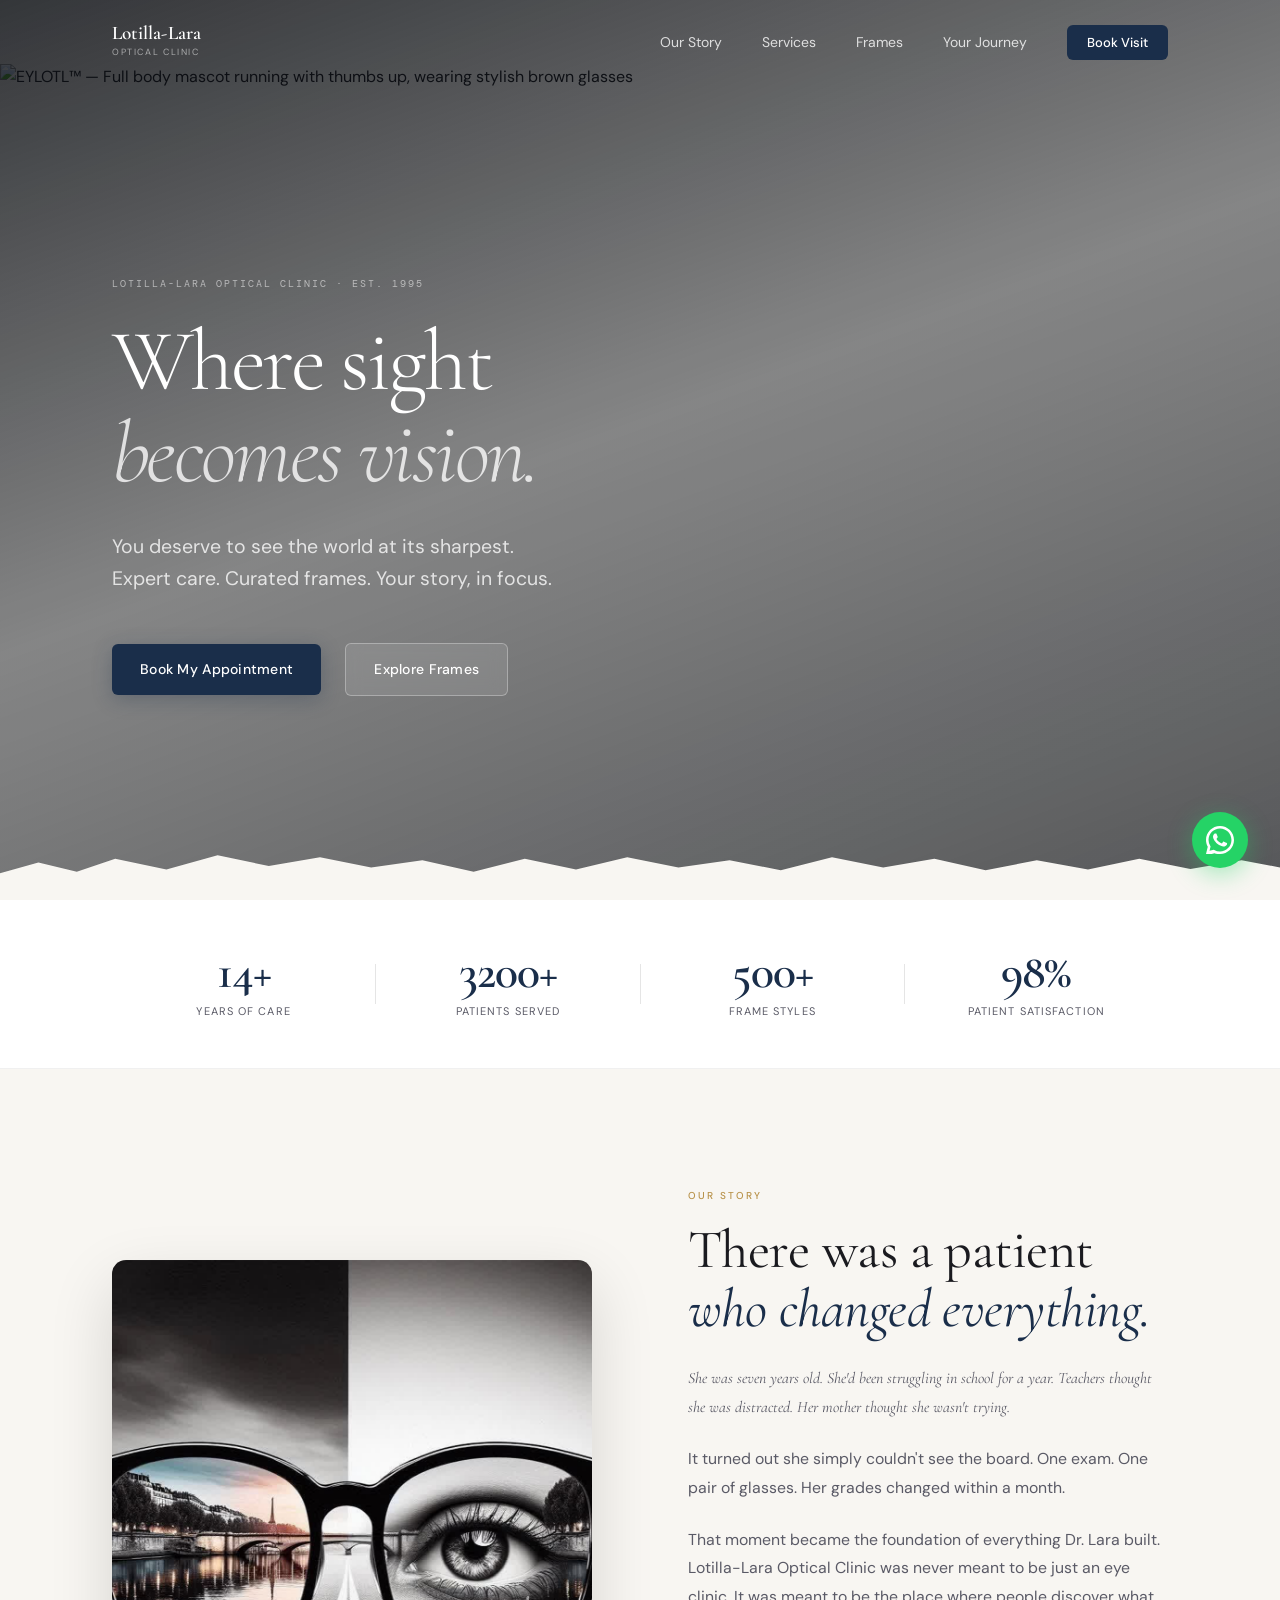
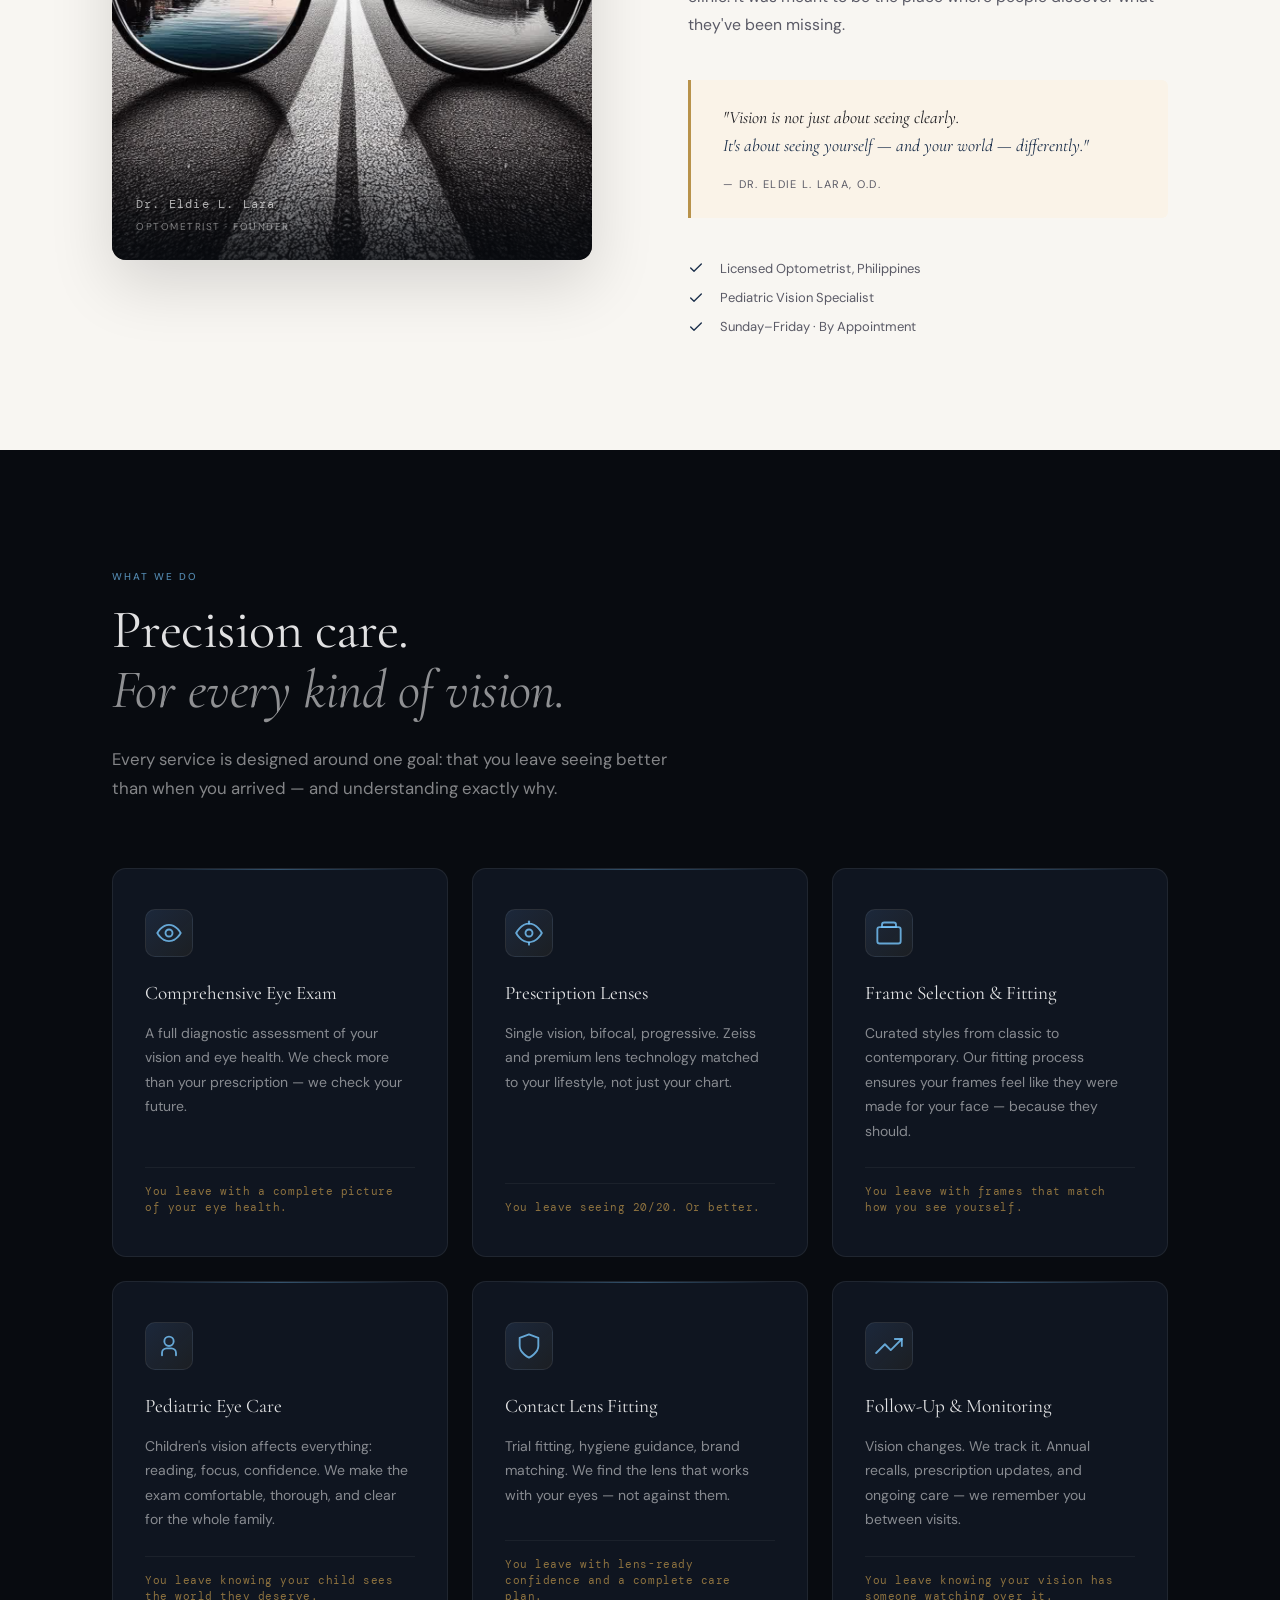
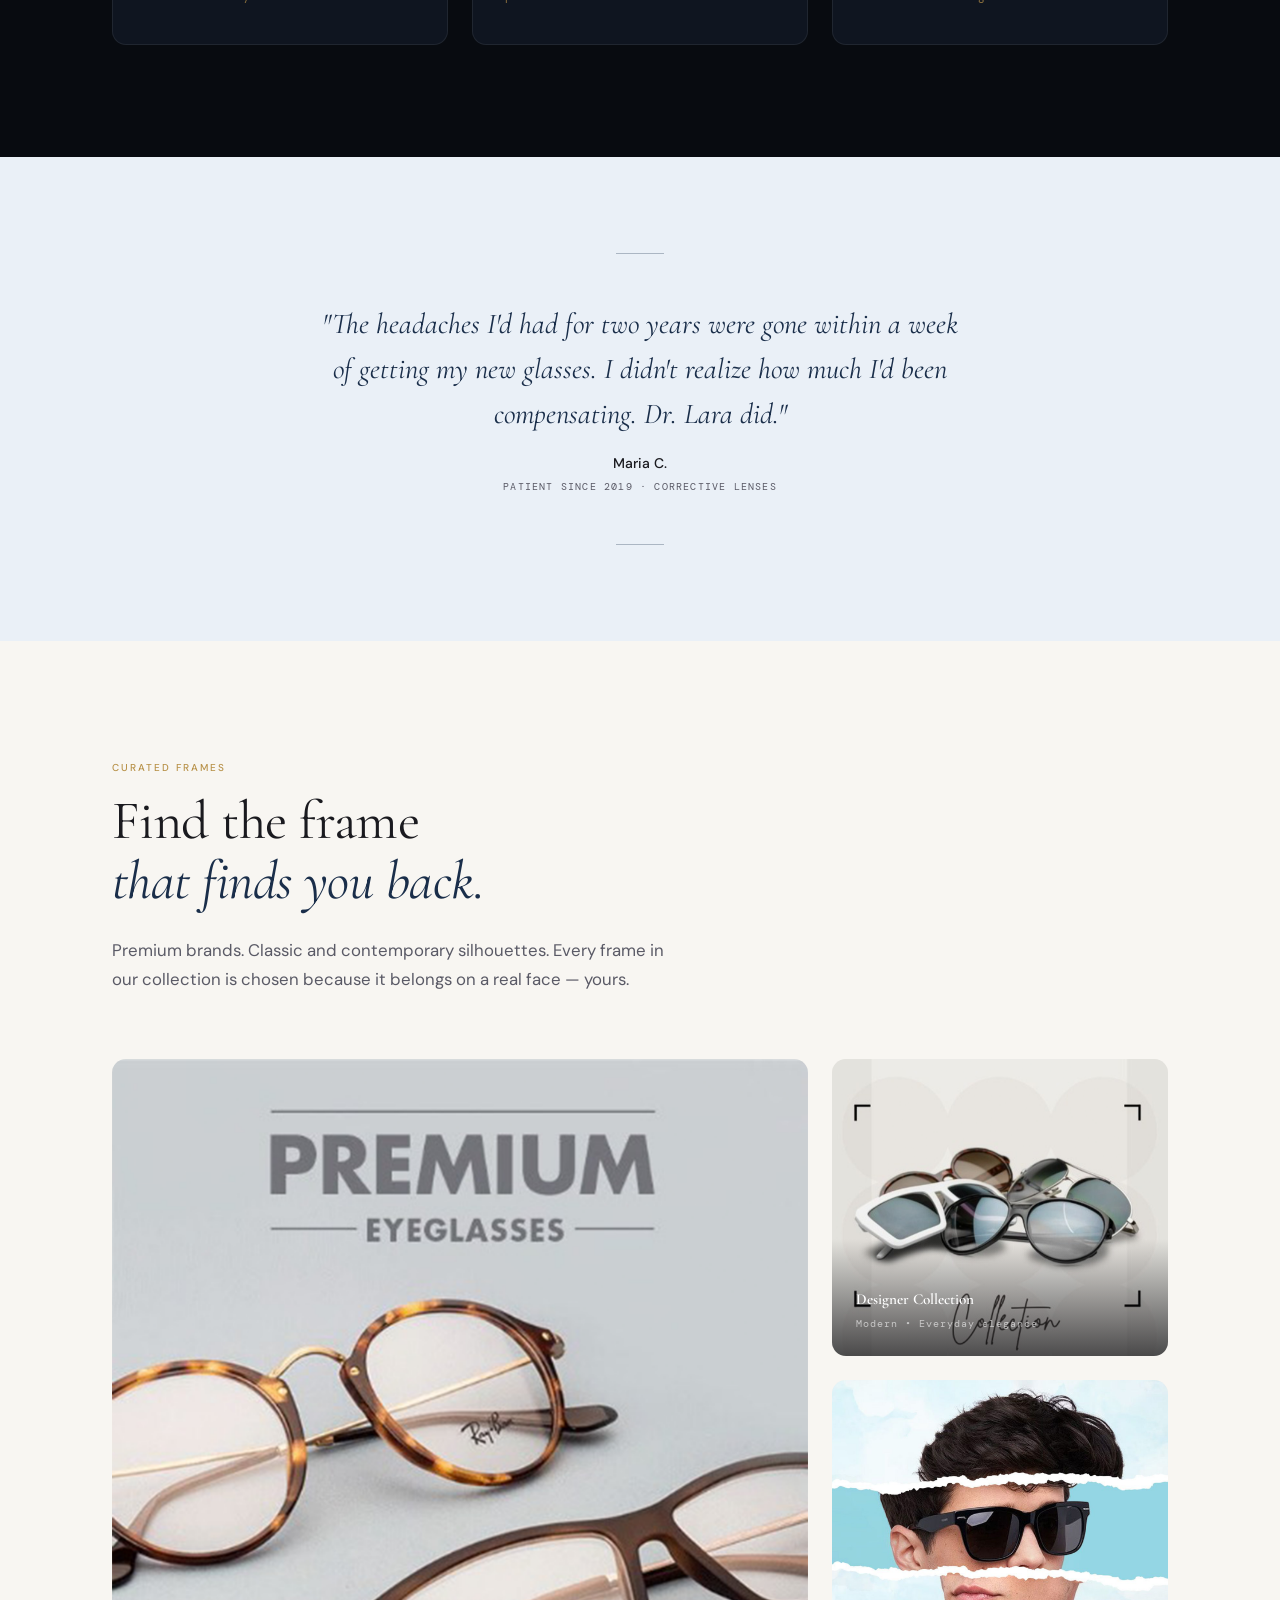
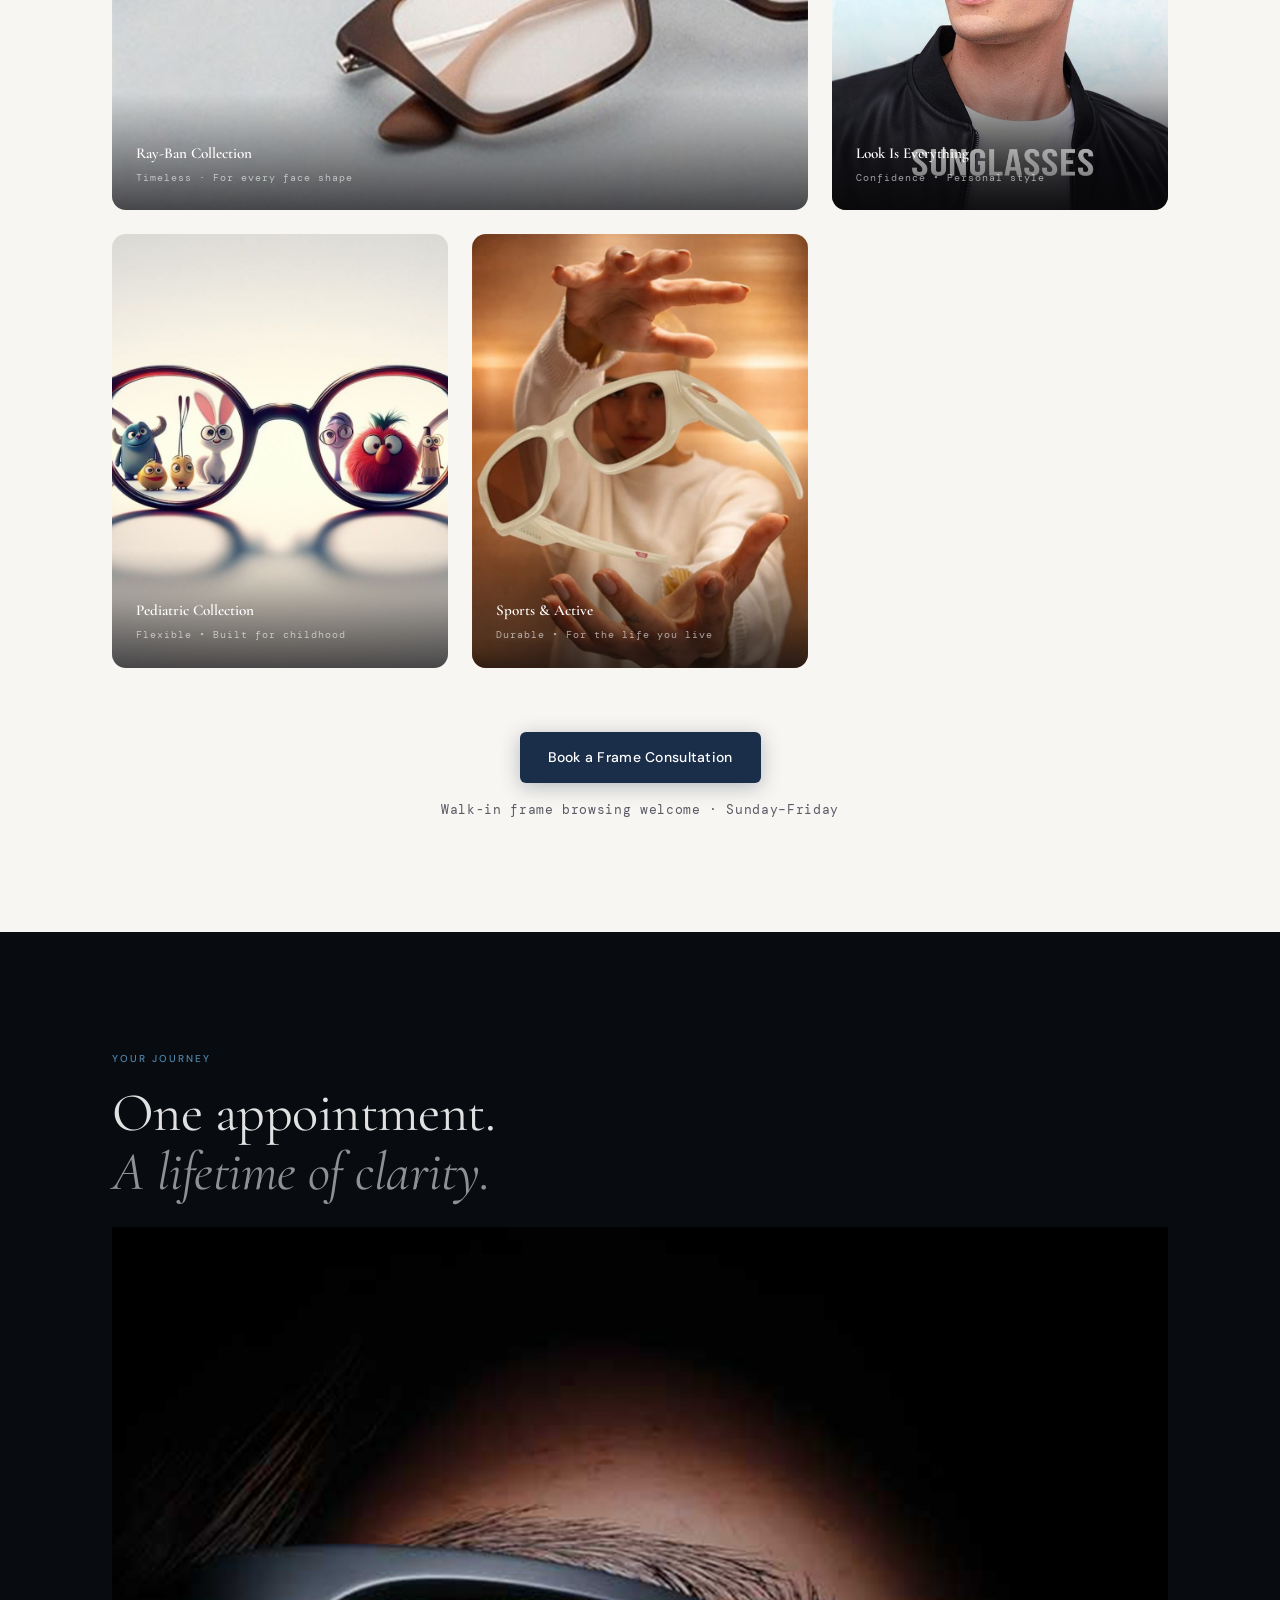
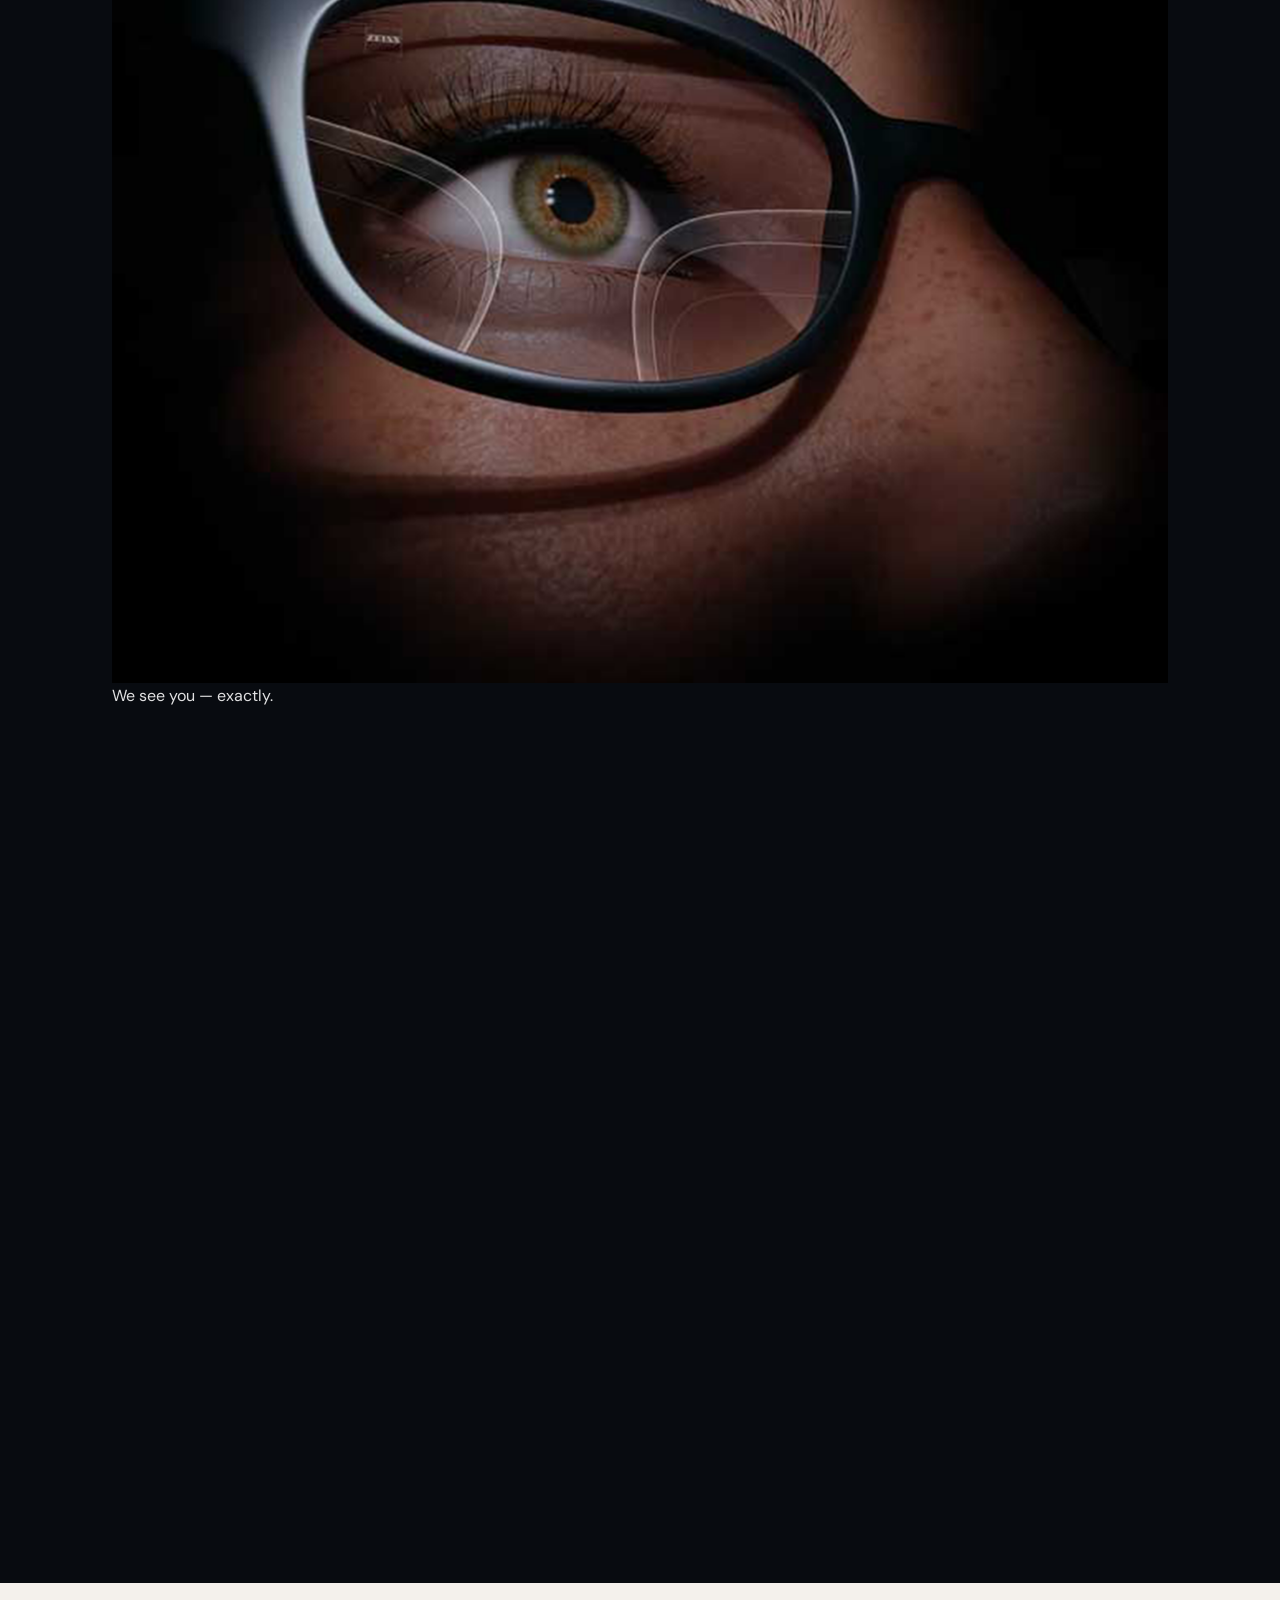
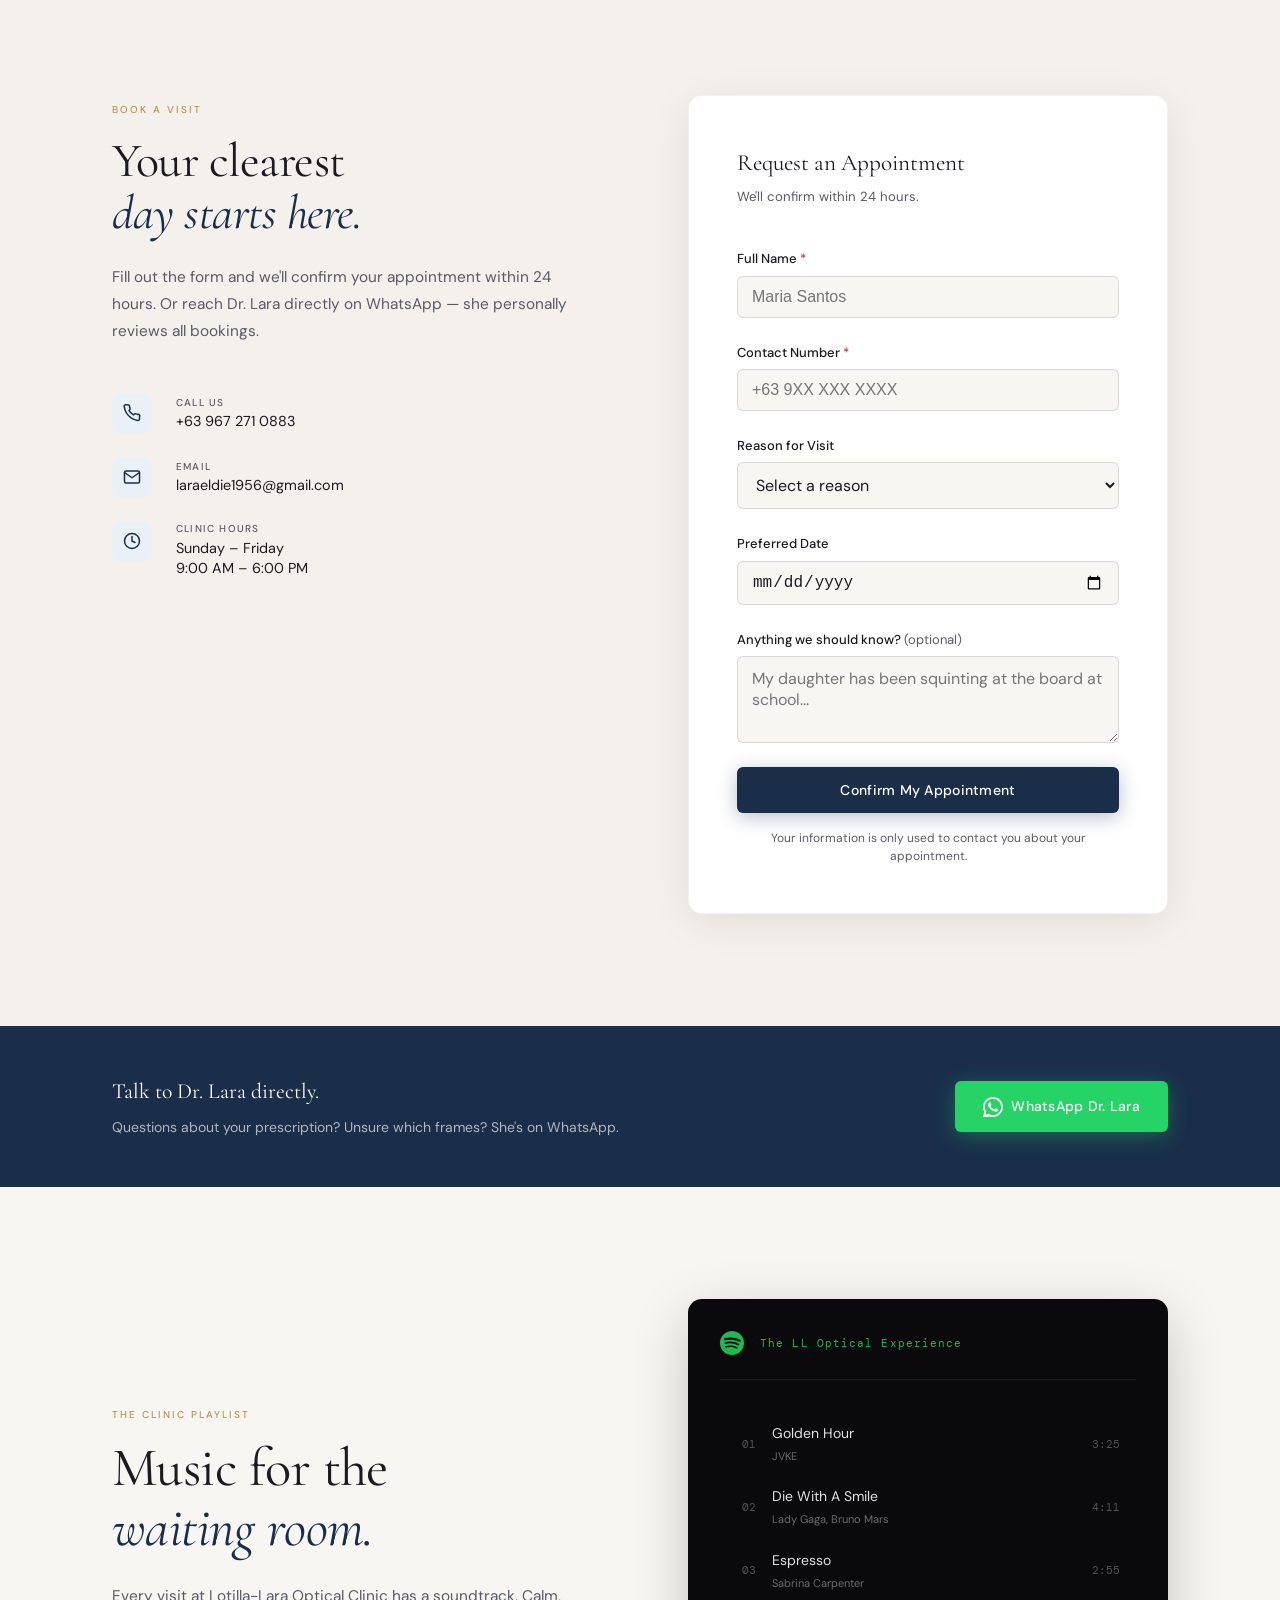
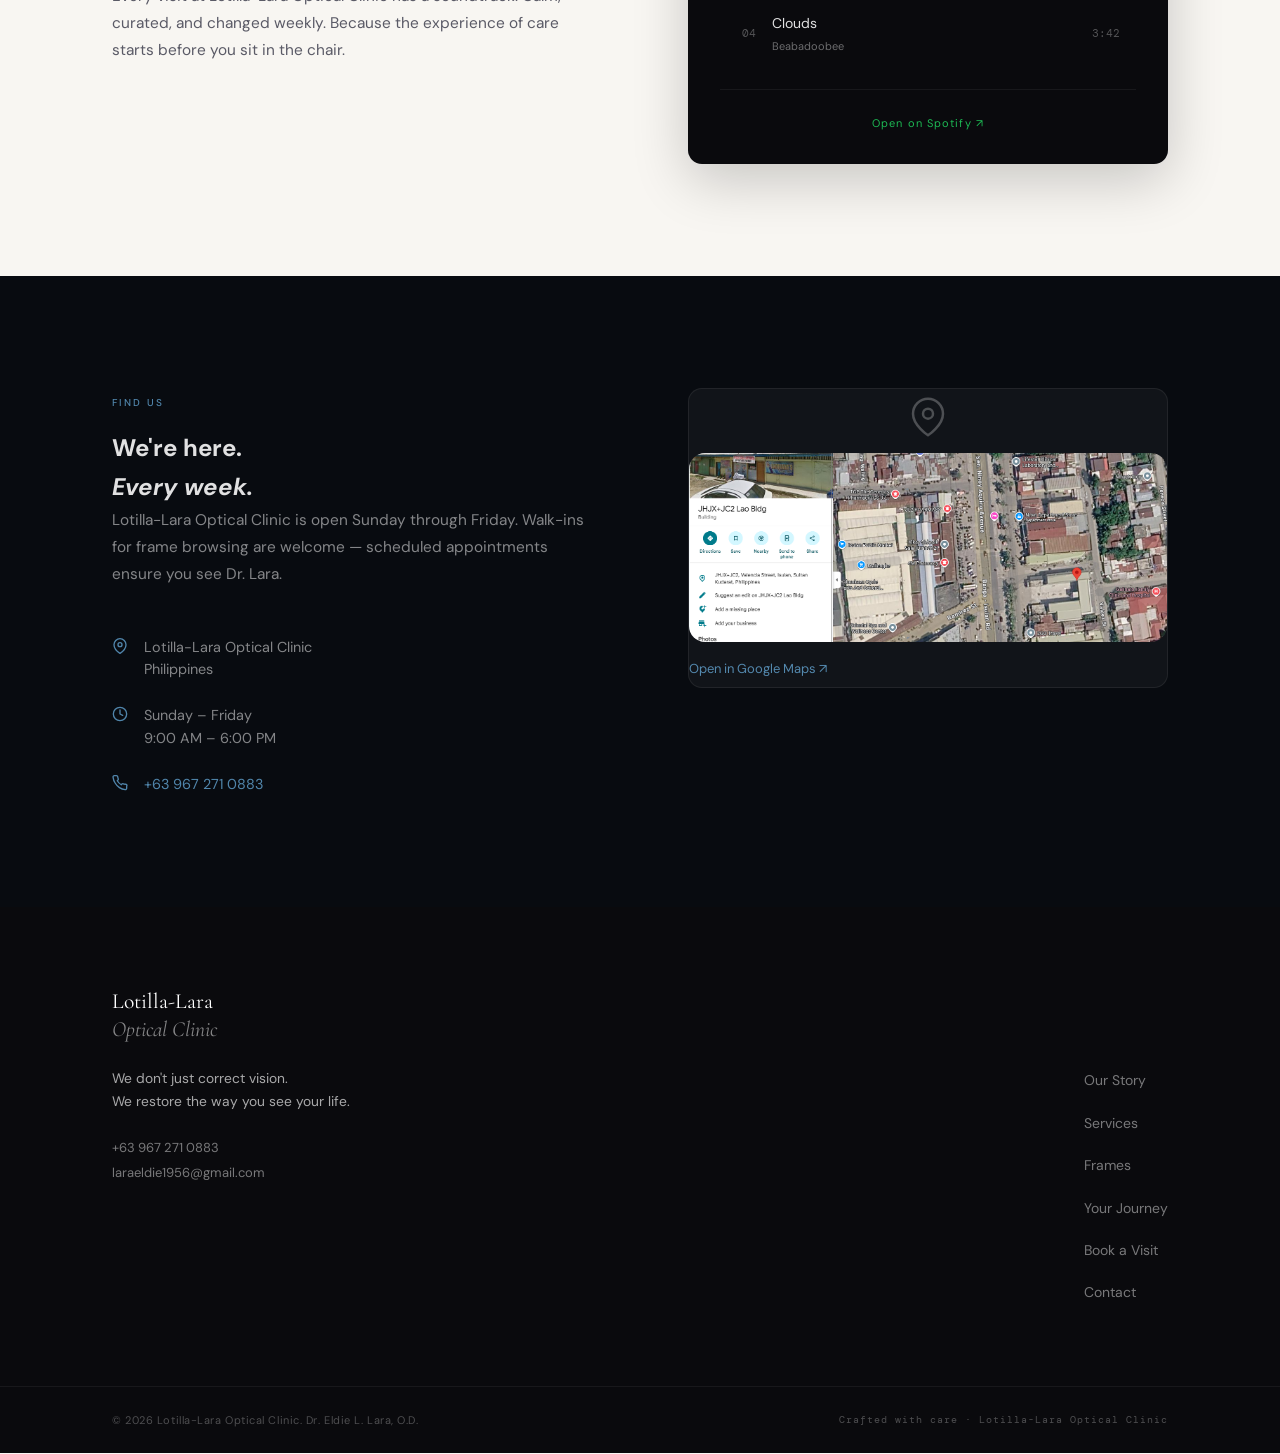
==== commit 657843b0: "LL-OPTICALV2 Update Sun 06/14/2026 21:14:30.23" ====
--- a/index.html
+++ b/index.html
@@ -8,7 +8,7 @@
   <link rel="preconnect" href="https://fonts.googleapis.com" />
   <link rel="preconnect" href="https://fonts.gstatic.com" crossorigin />
   <link href="https://fonts.googleapis.com/css2?family=Cormorant+Garamond:ital,wght@0,300;0,400;0,600;1,300;1,400;1,600&family=DM+Sans:ital,opsz,wght@0,9..40,300;0,9..40,400;0,9..40,500;1,9..40,300&family=DM+Mono:wght@400;500&display=swap" rel="stylesheet" />
-  <link rel="stylesheet" href="style.css" />
+  <link rel="stylesheet" href="style.css?v=008" />
 </head>
 <body>
 
@@ -52,12 +52,14 @@
   <section class="hero" id="hero" aria-label="Hero">
     <div class="hero-bg">
       <img
-        src="assets/images/hero/eylotlhero7.png"
+        src="assets/images/hero/hero81.png"
         alt="EYLOTL™ — Full body mascot running with thumbs up, wearing stylish brown glasses"
         class="hero-img"
         id="heroImg"
       />
       <div class="hero-overlay" aria-hidden="true"></div>
+      <!-- IMPLEMENTATION_007 ML-002: Eye blink overlay -->
+      <div class="hero-blink" aria-hidden="true"></div>
     </div>
 
     <div class="hero-content">
@@ -716,6 +718,6 @@
   <!-- Scroll progress -->
   <div id="scroll-progress" aria-hidden="true"></div>
 
-  <script src="script.js"></script>
+  <script src="script.js?v=008"></script>
 </body>
 </html>
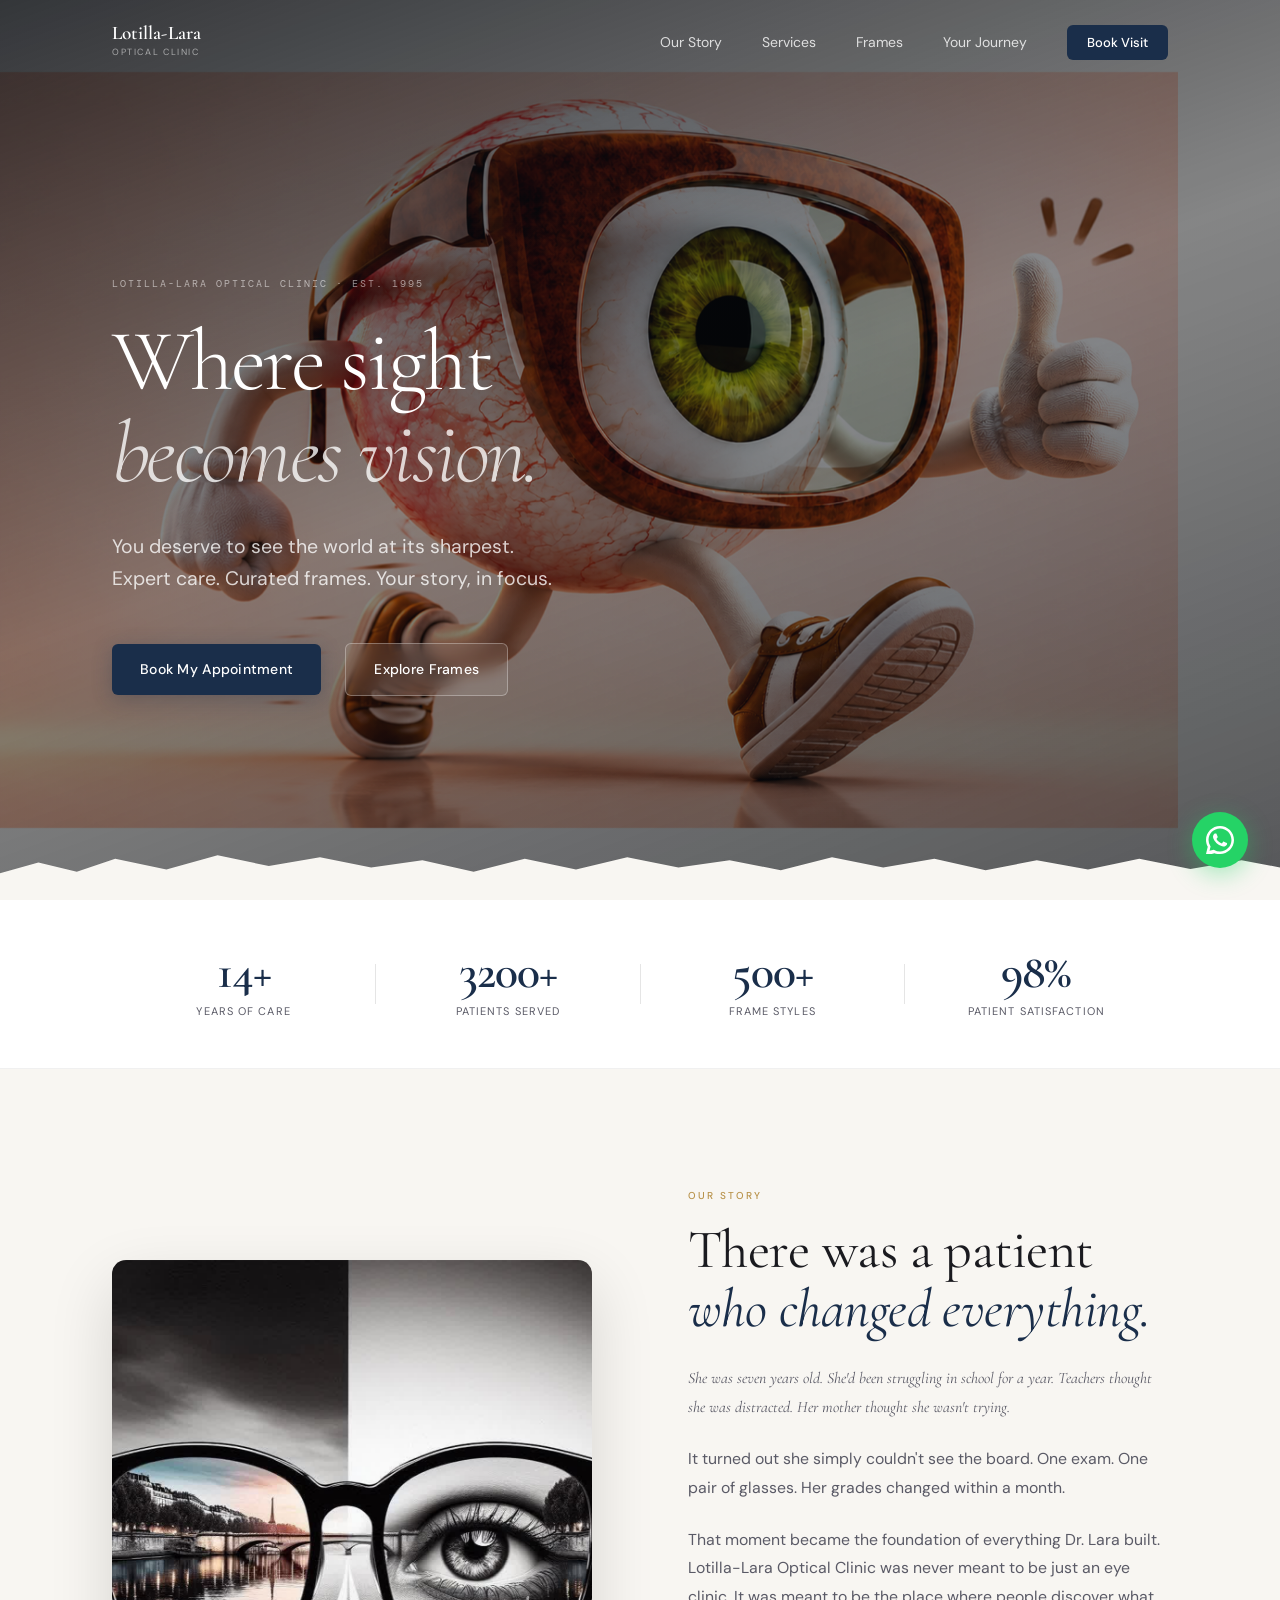
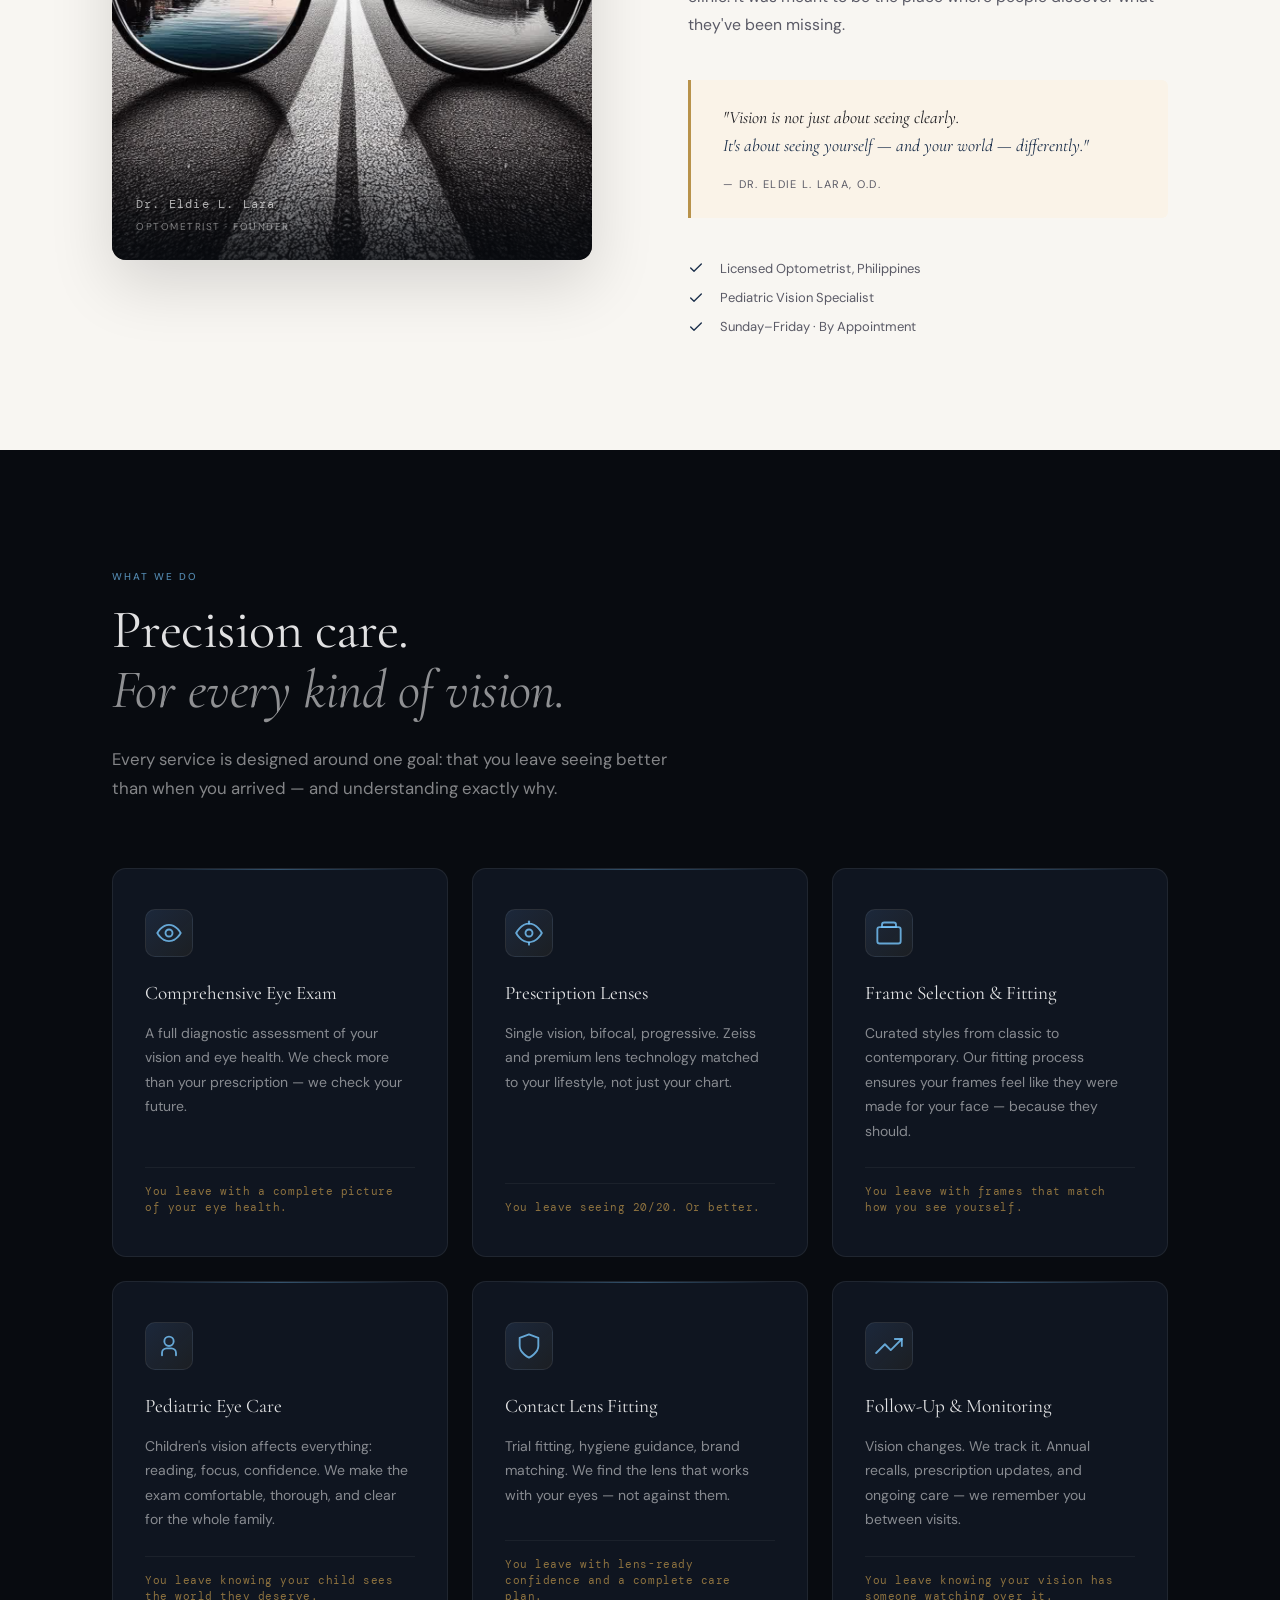
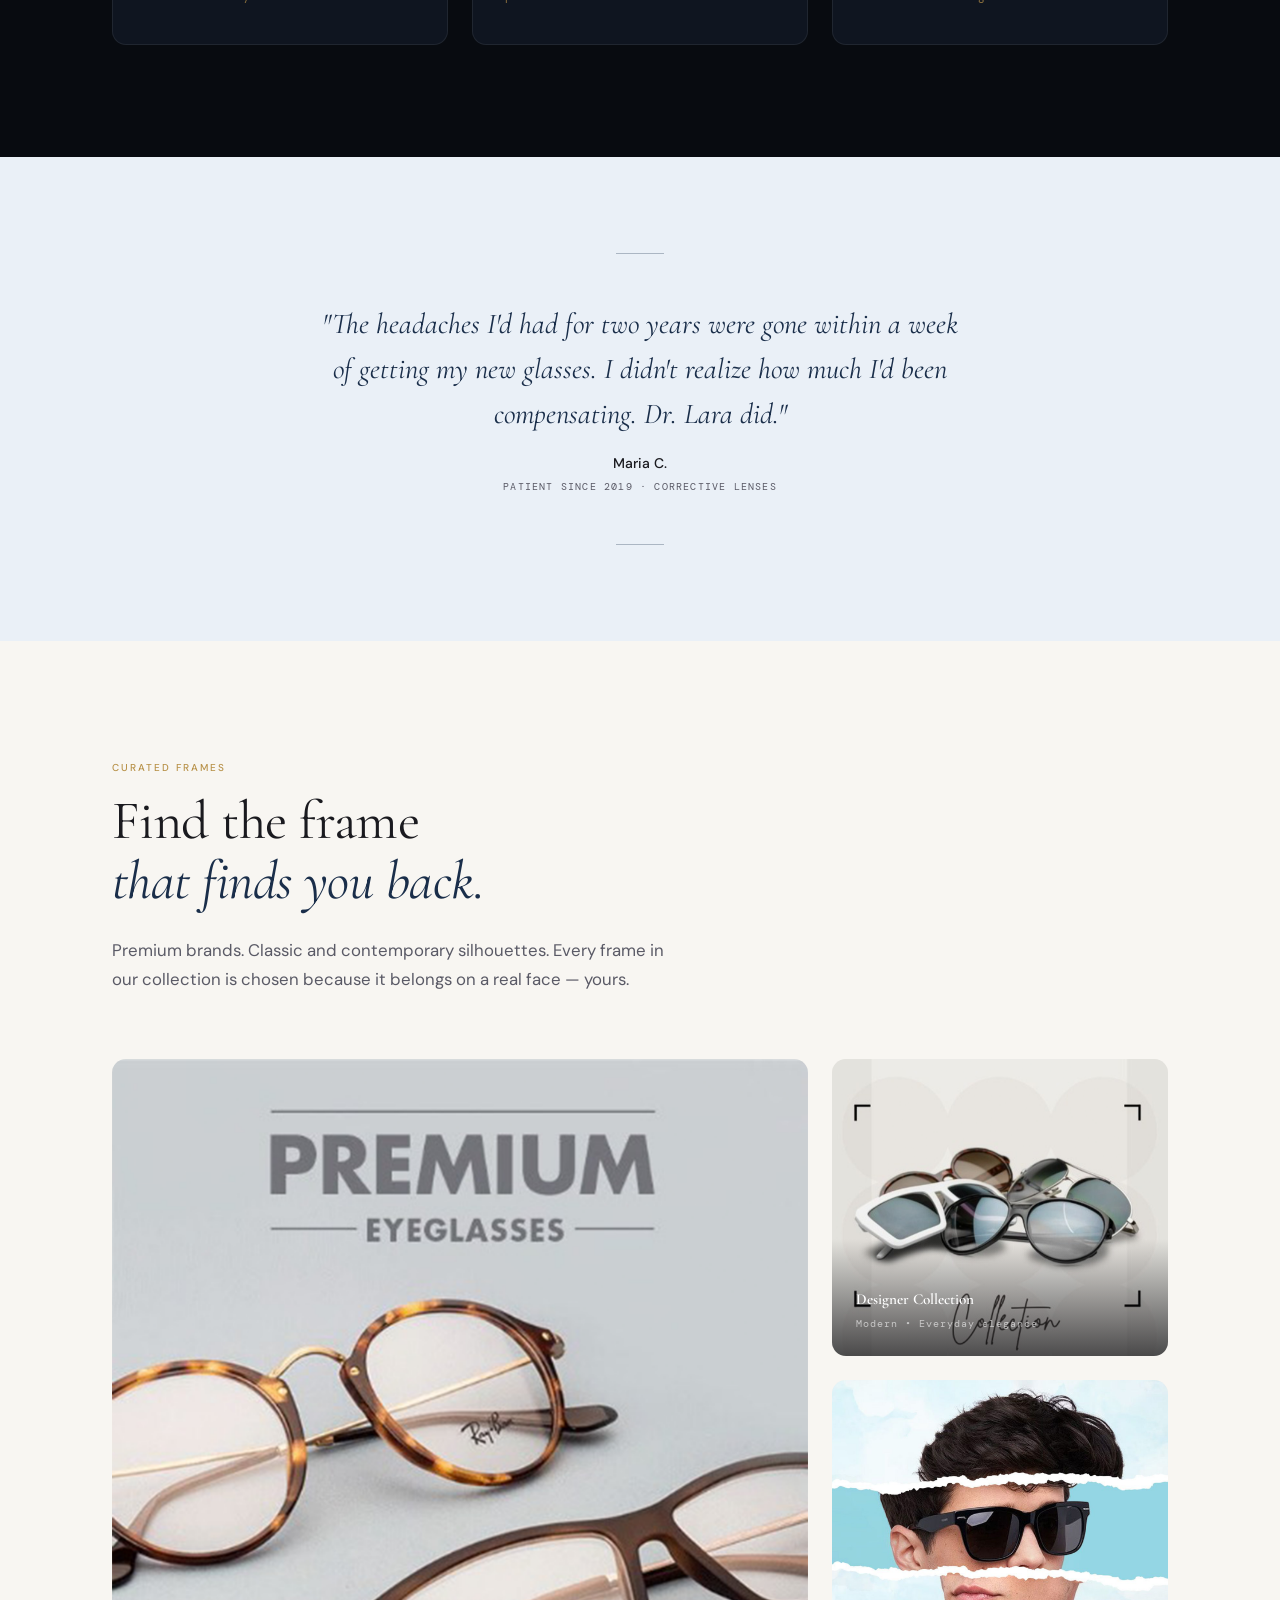
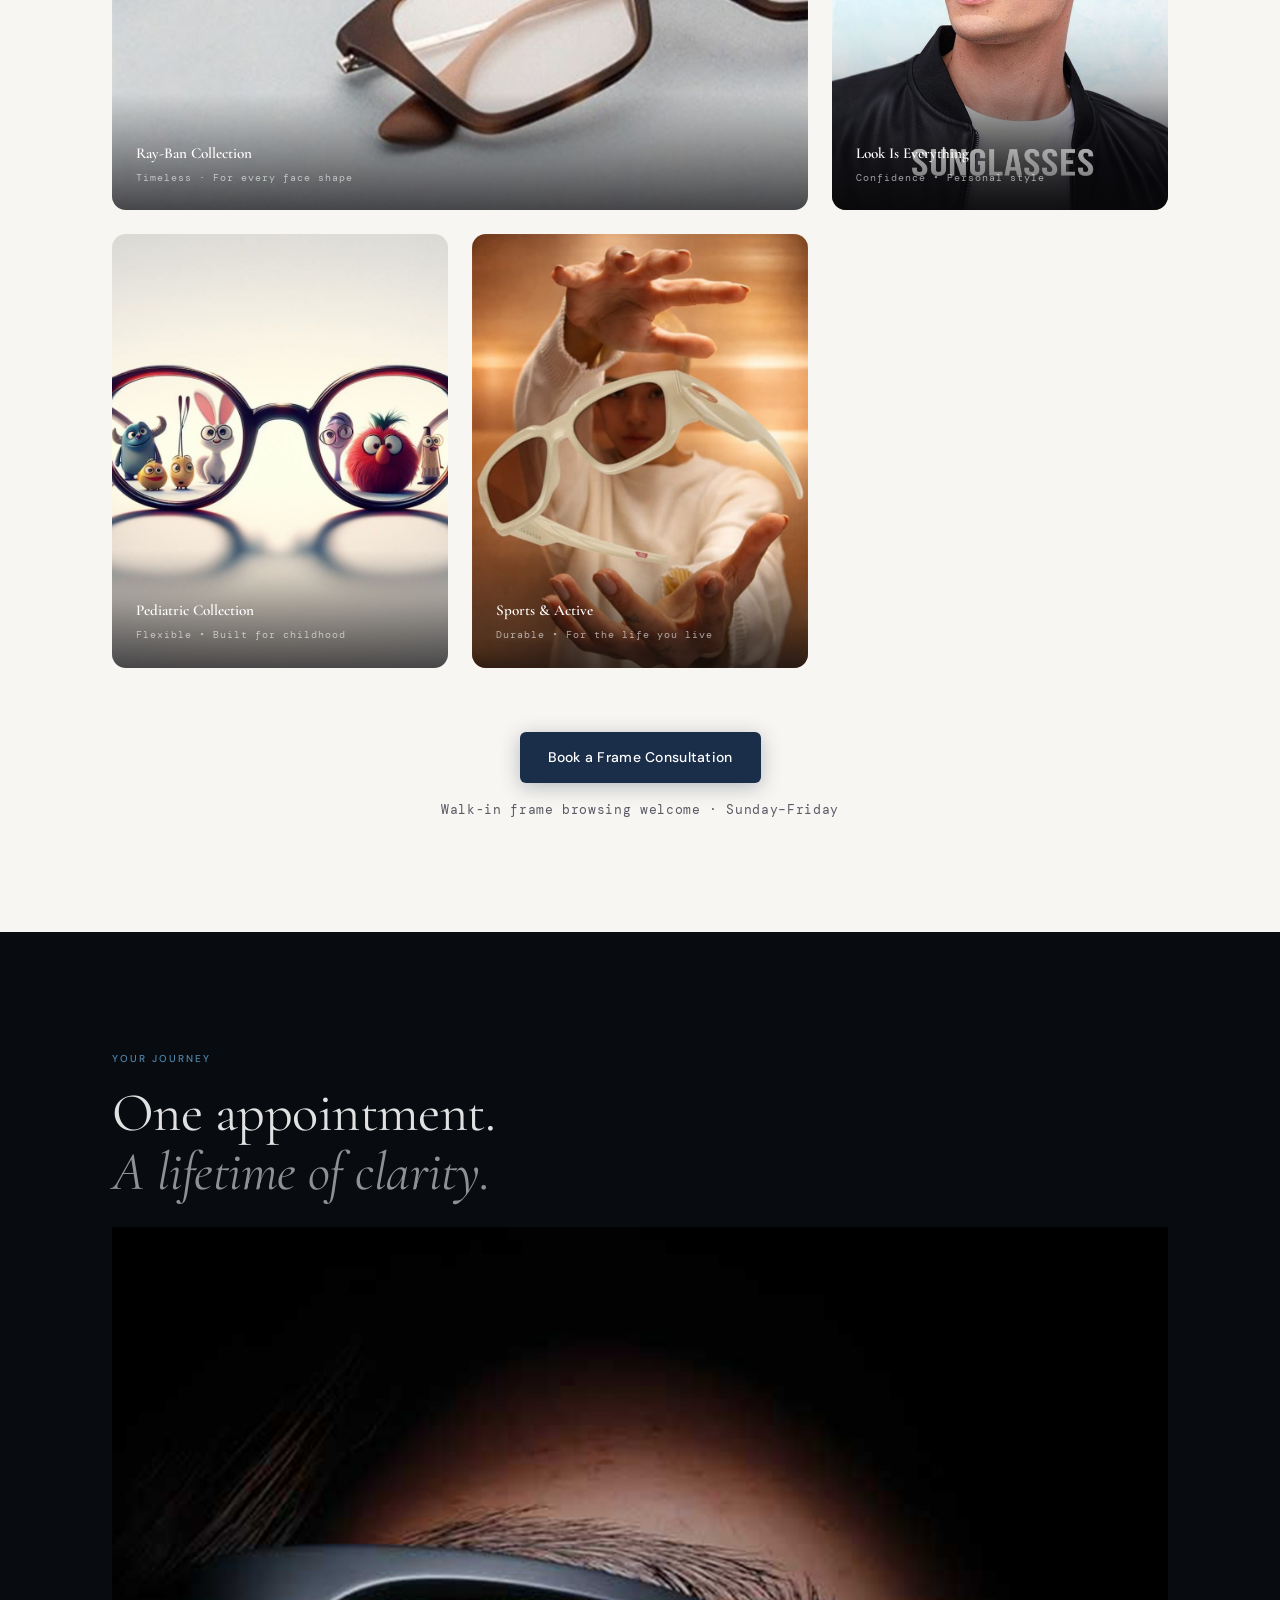
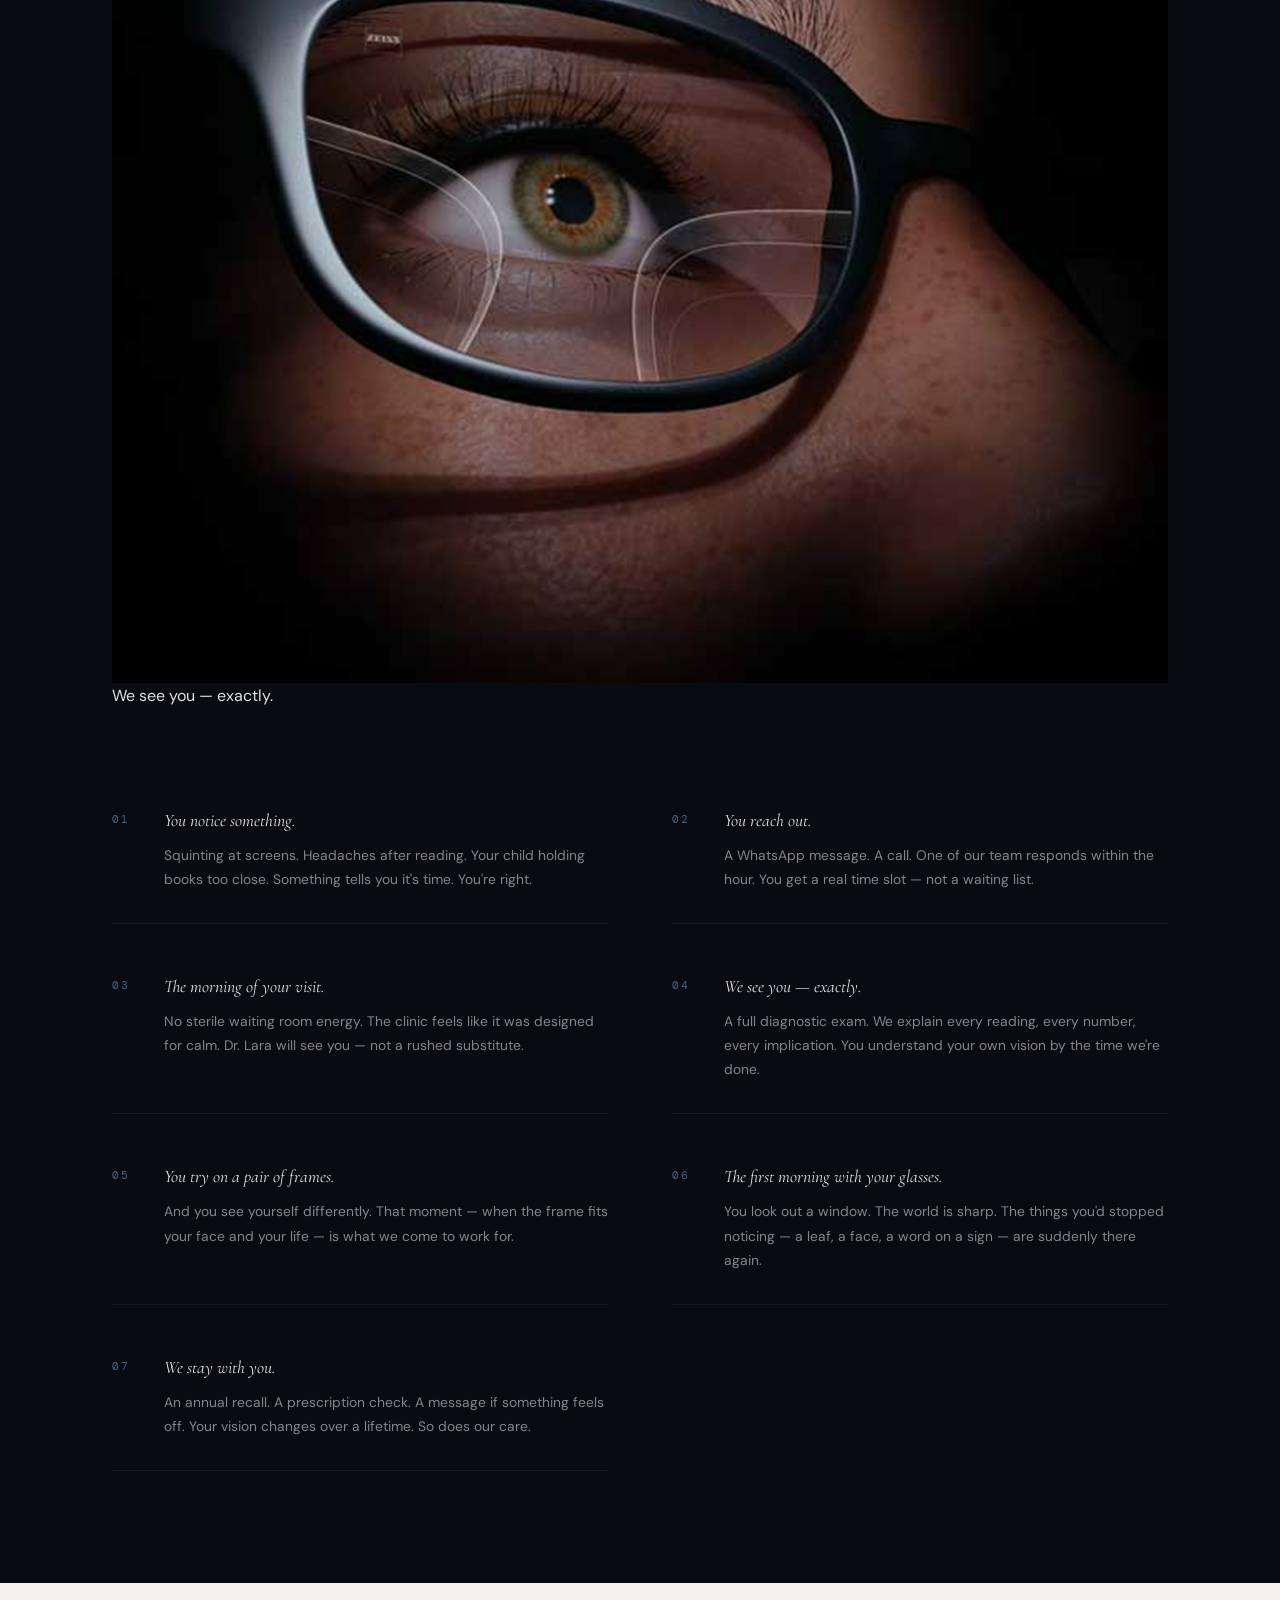
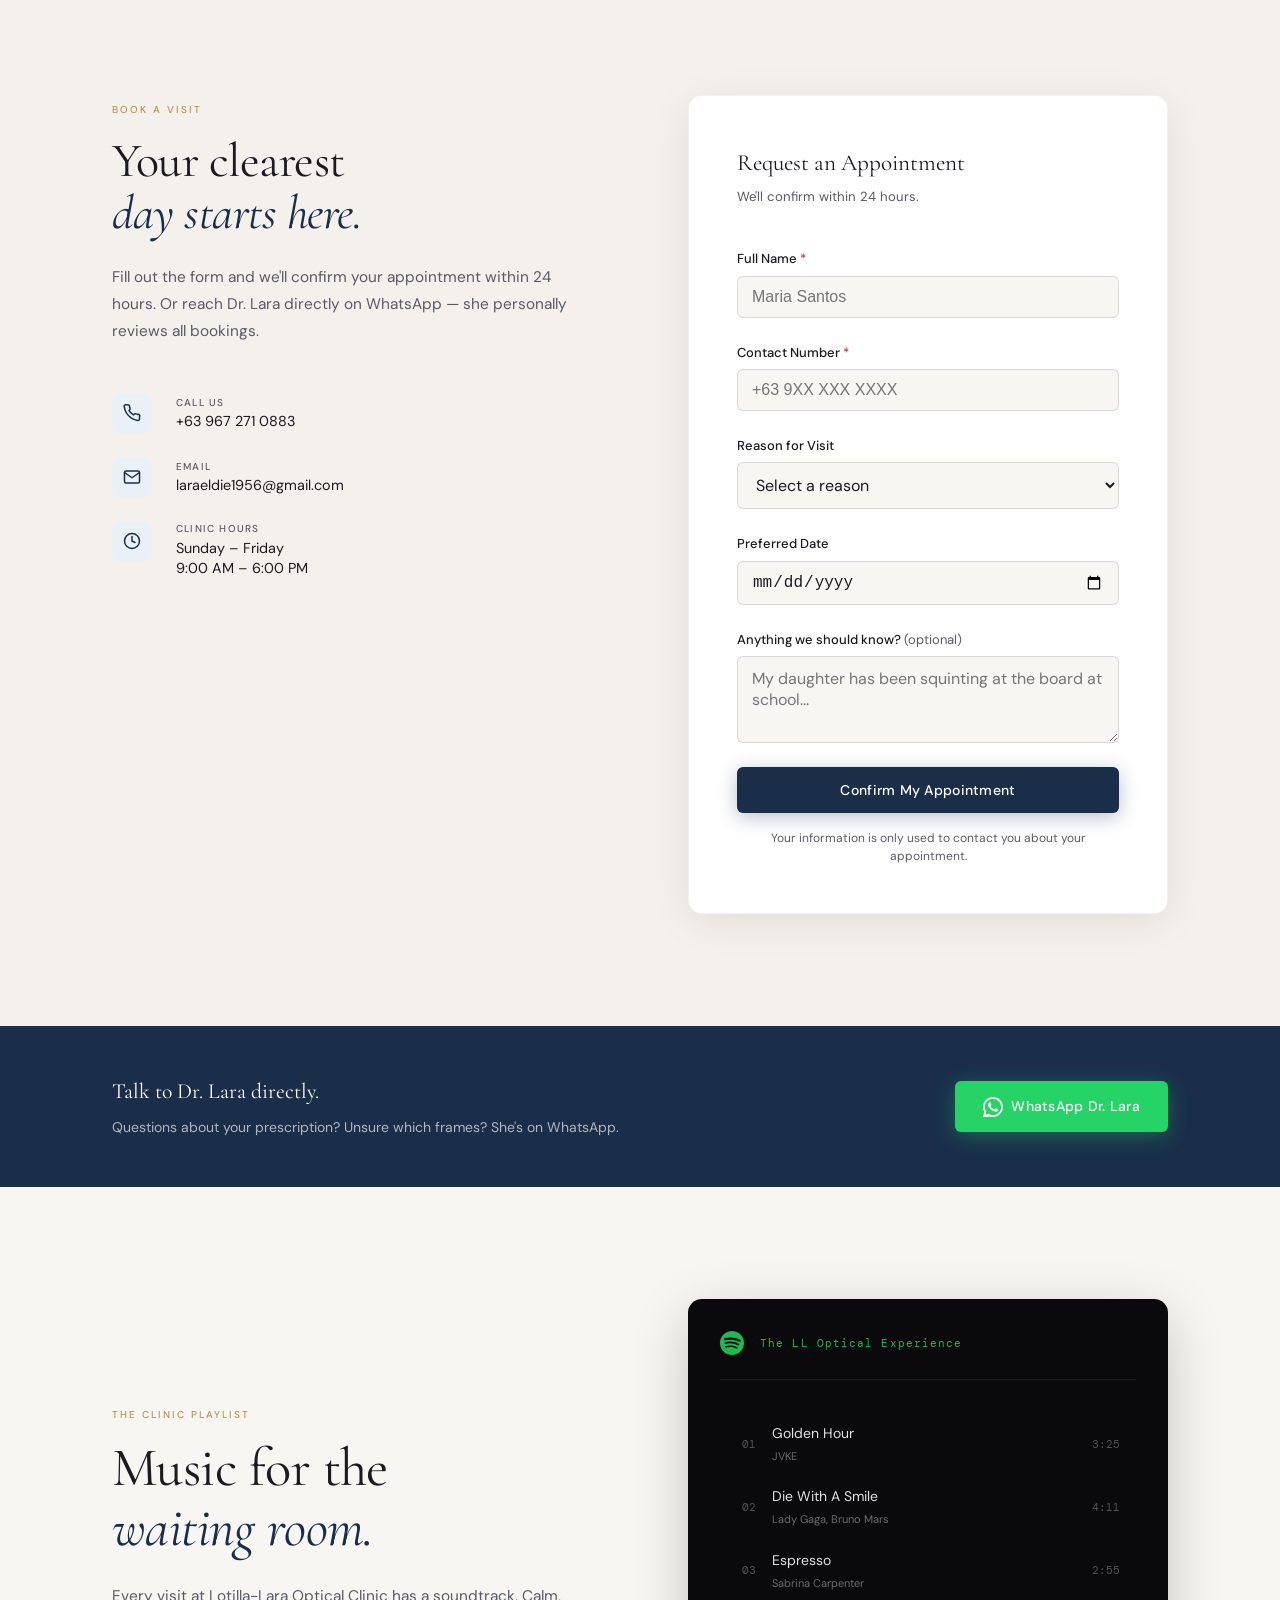
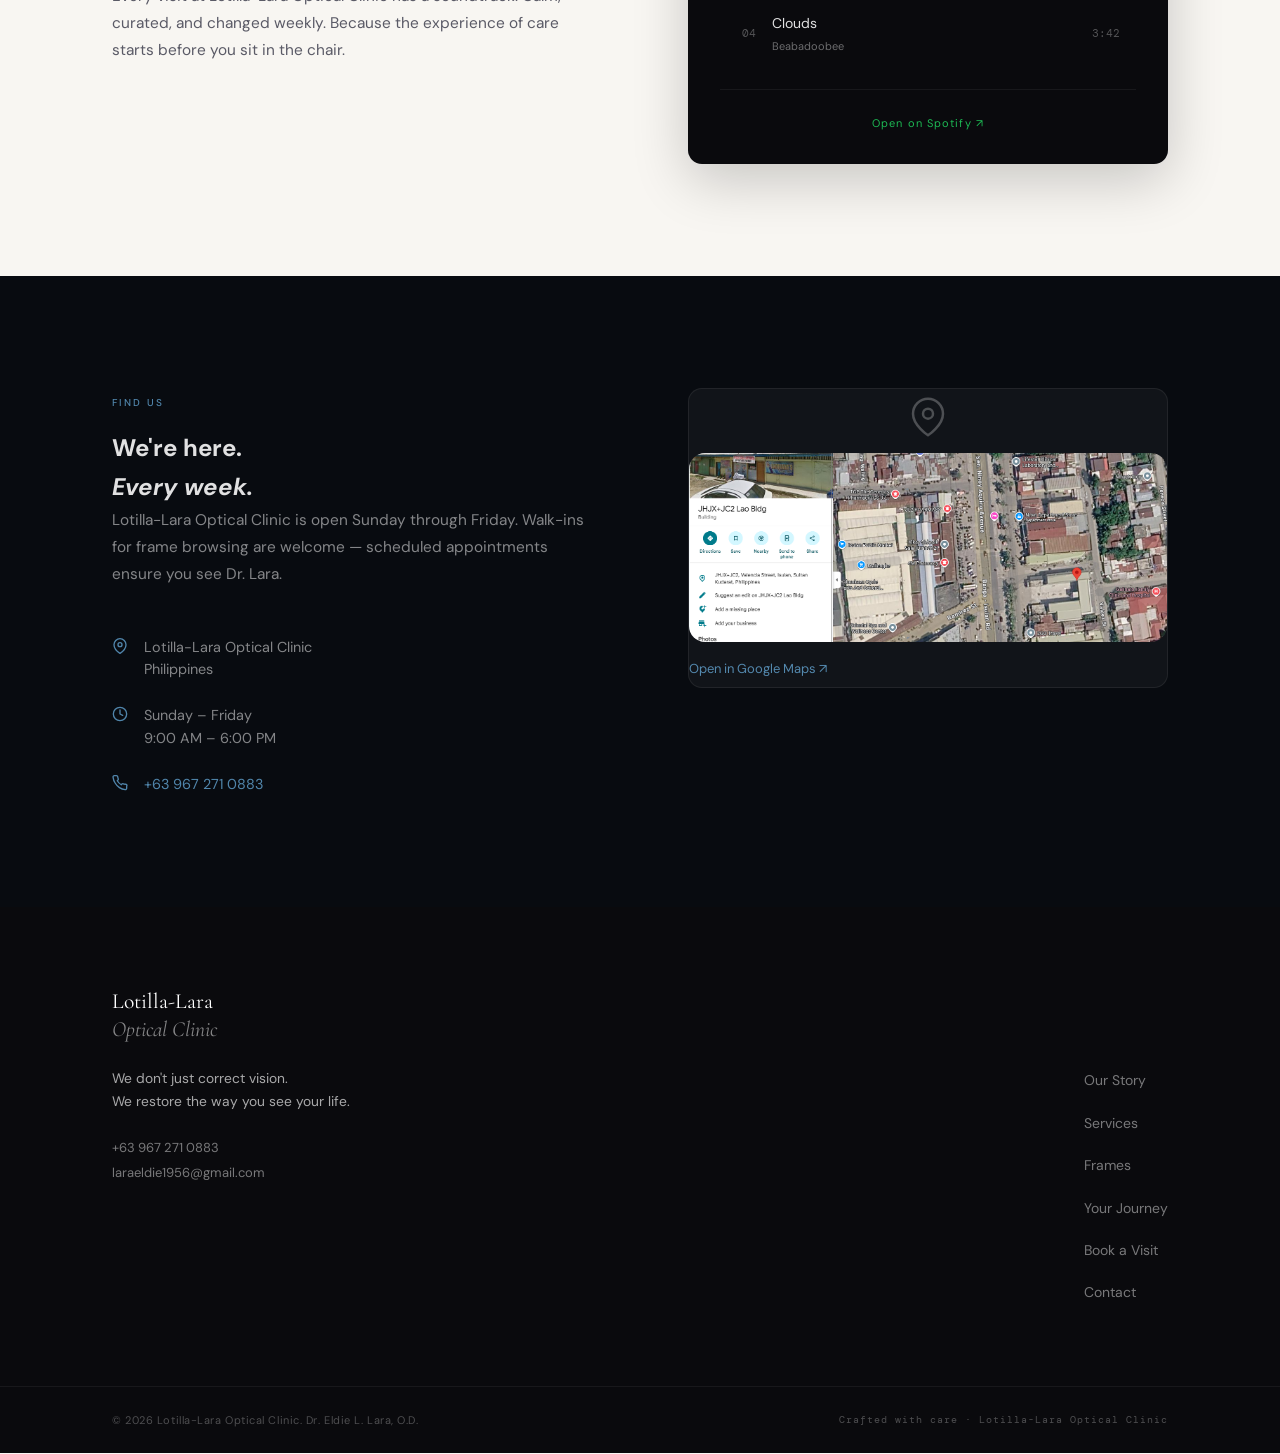
==== commit 382445eb: "LL-OPTICALV2 Update Sun 06/14/2026 21:21:07.72" ====
--- a/index.html
+++ b/index.html
@@ -52,7 +52,7 @@
   <section class="hero" id="hero" aria-label="Hero">
     <div class="hero-bg">
       <img
-        src="assets/images/hero/hero81.png"
+        src="assets/images/hero/eylotlhero7.png"
         alt="EYLOTL™ — Full body mascot running with thumbs up, wearing stylish brown glasses"
         class="hero-img"
         id="heroImg"
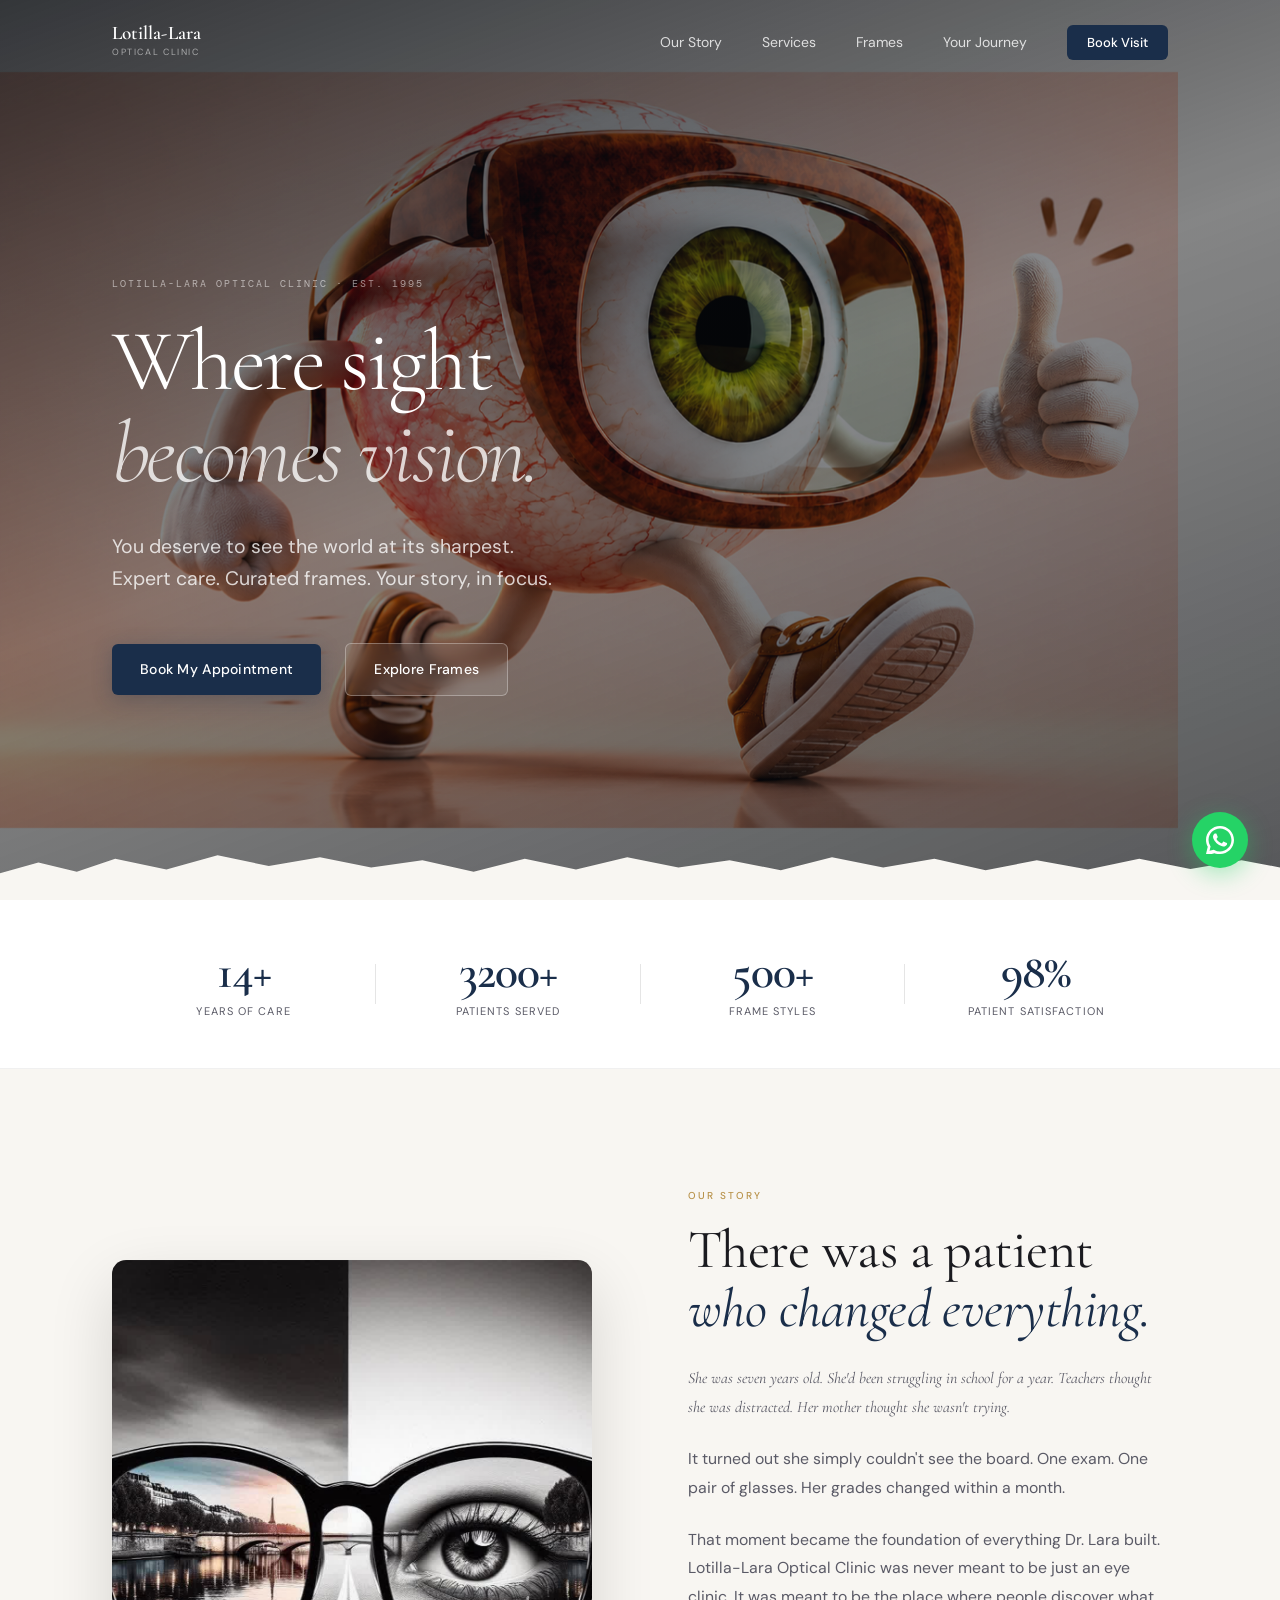
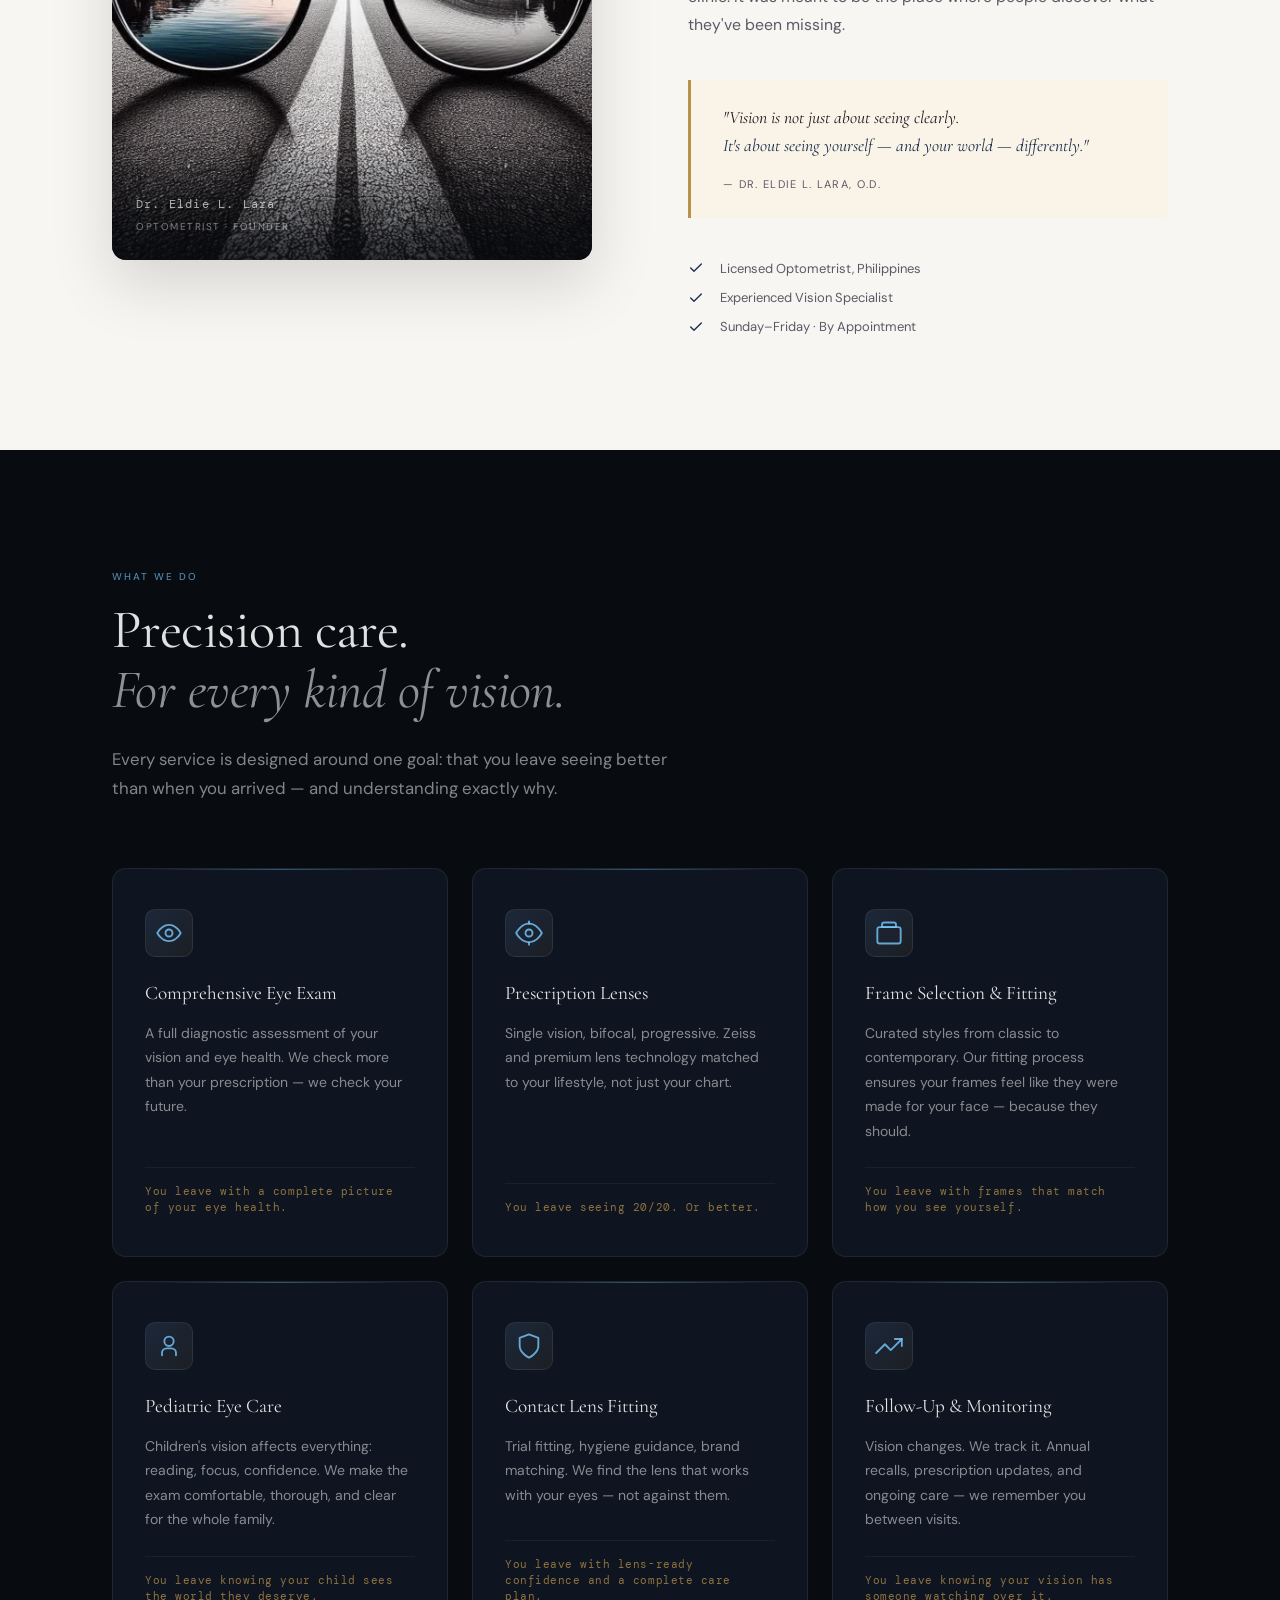
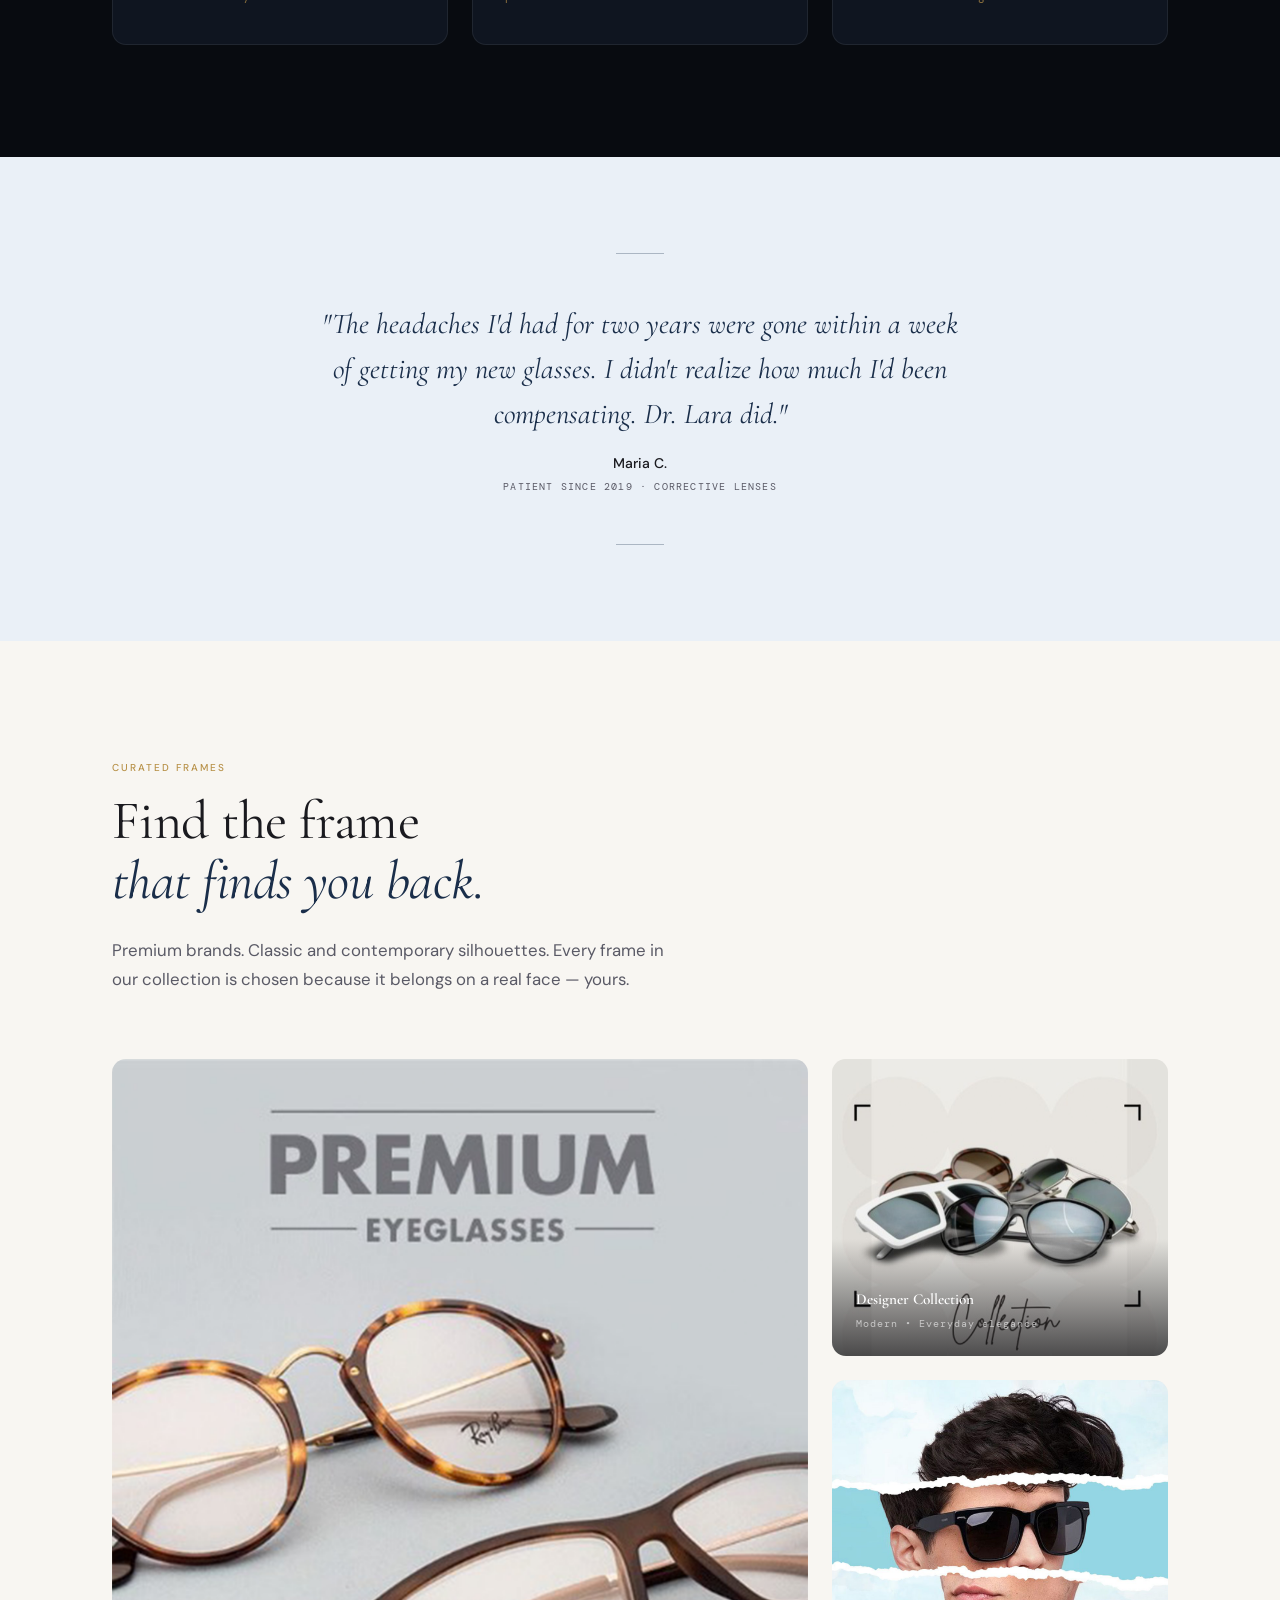
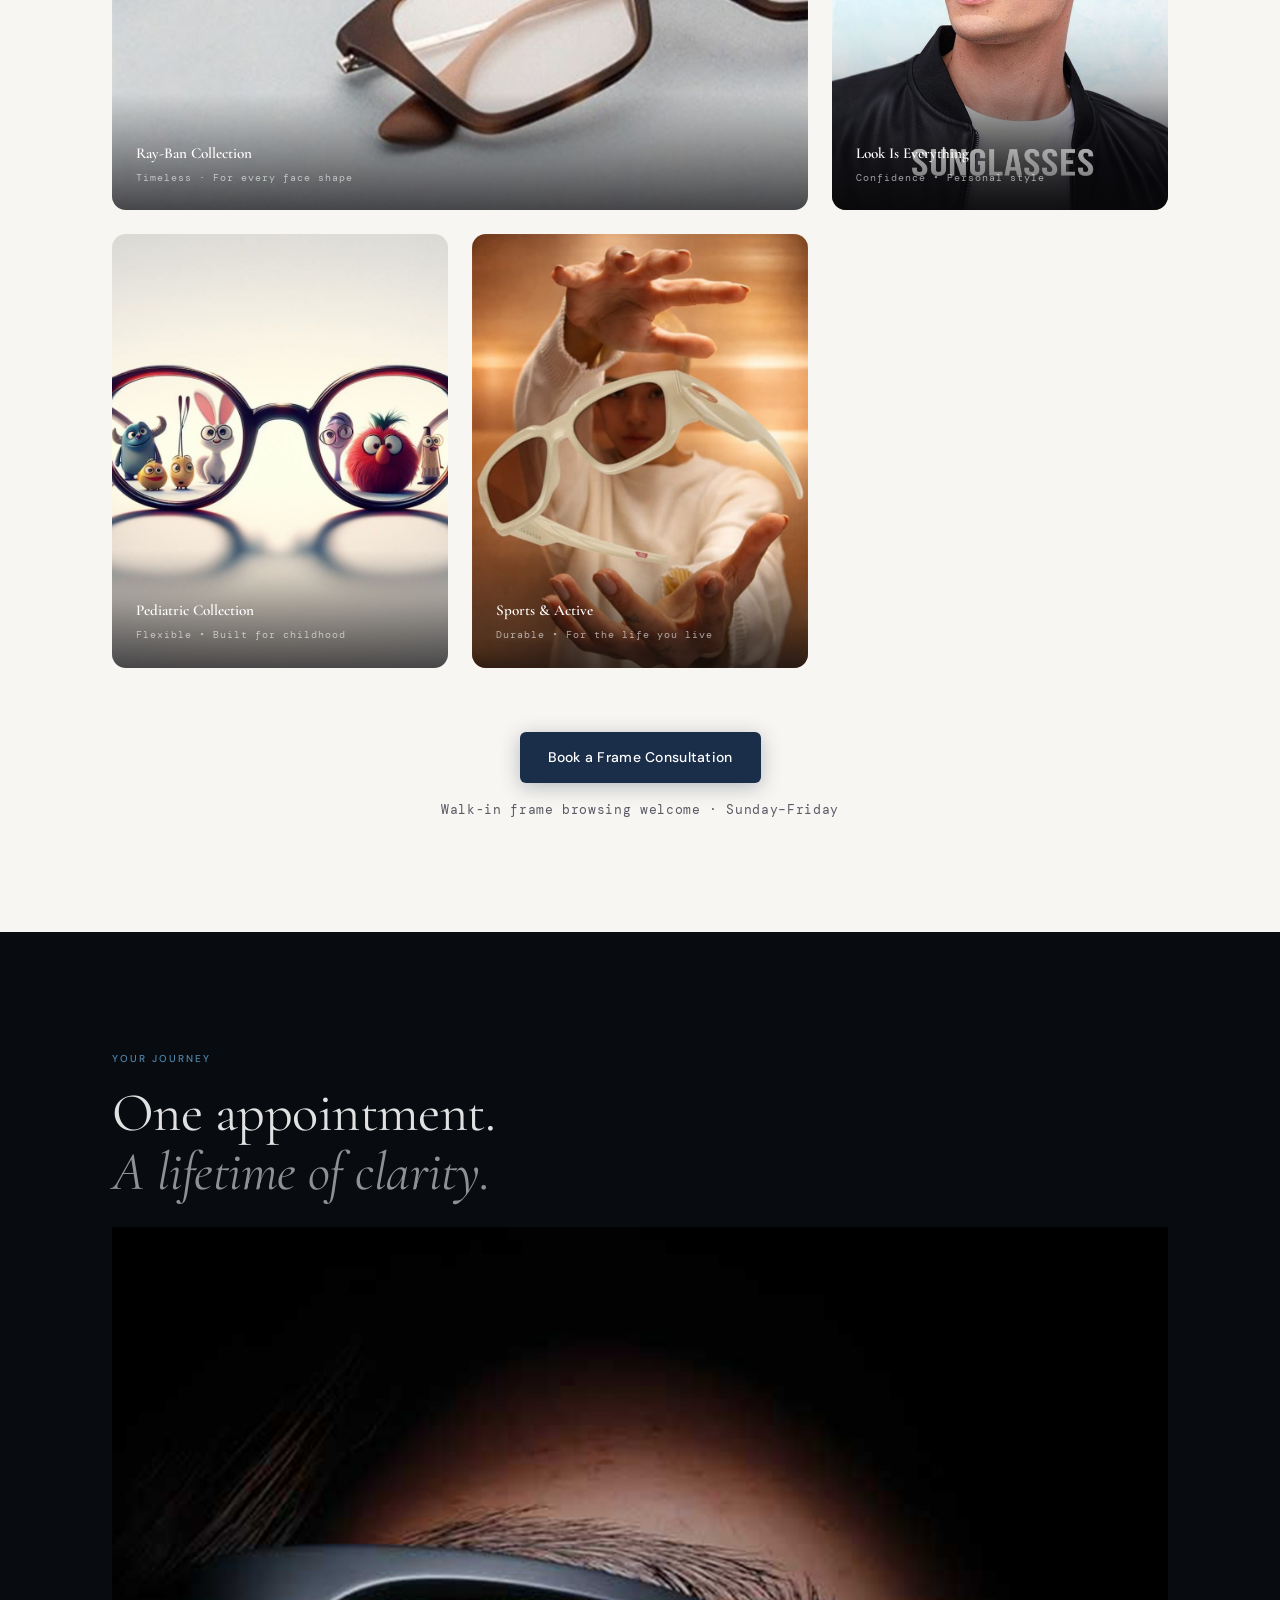
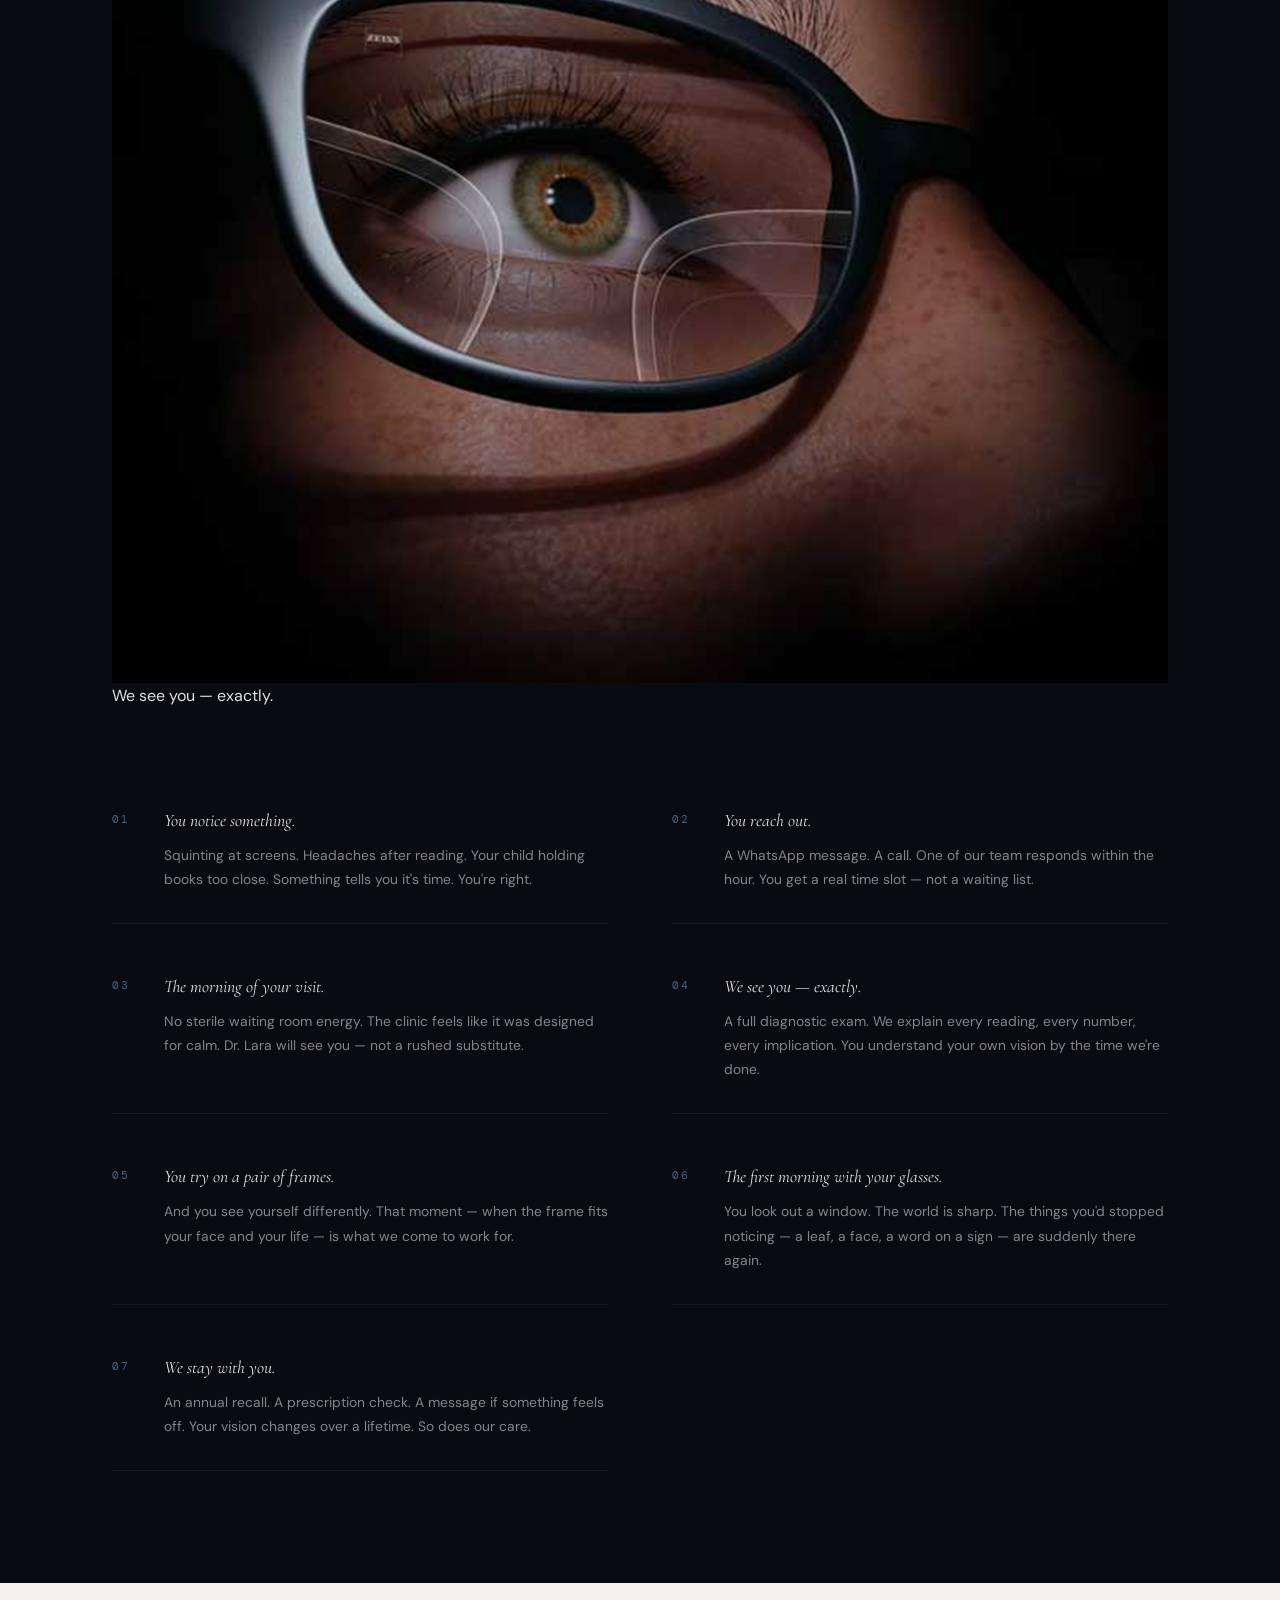
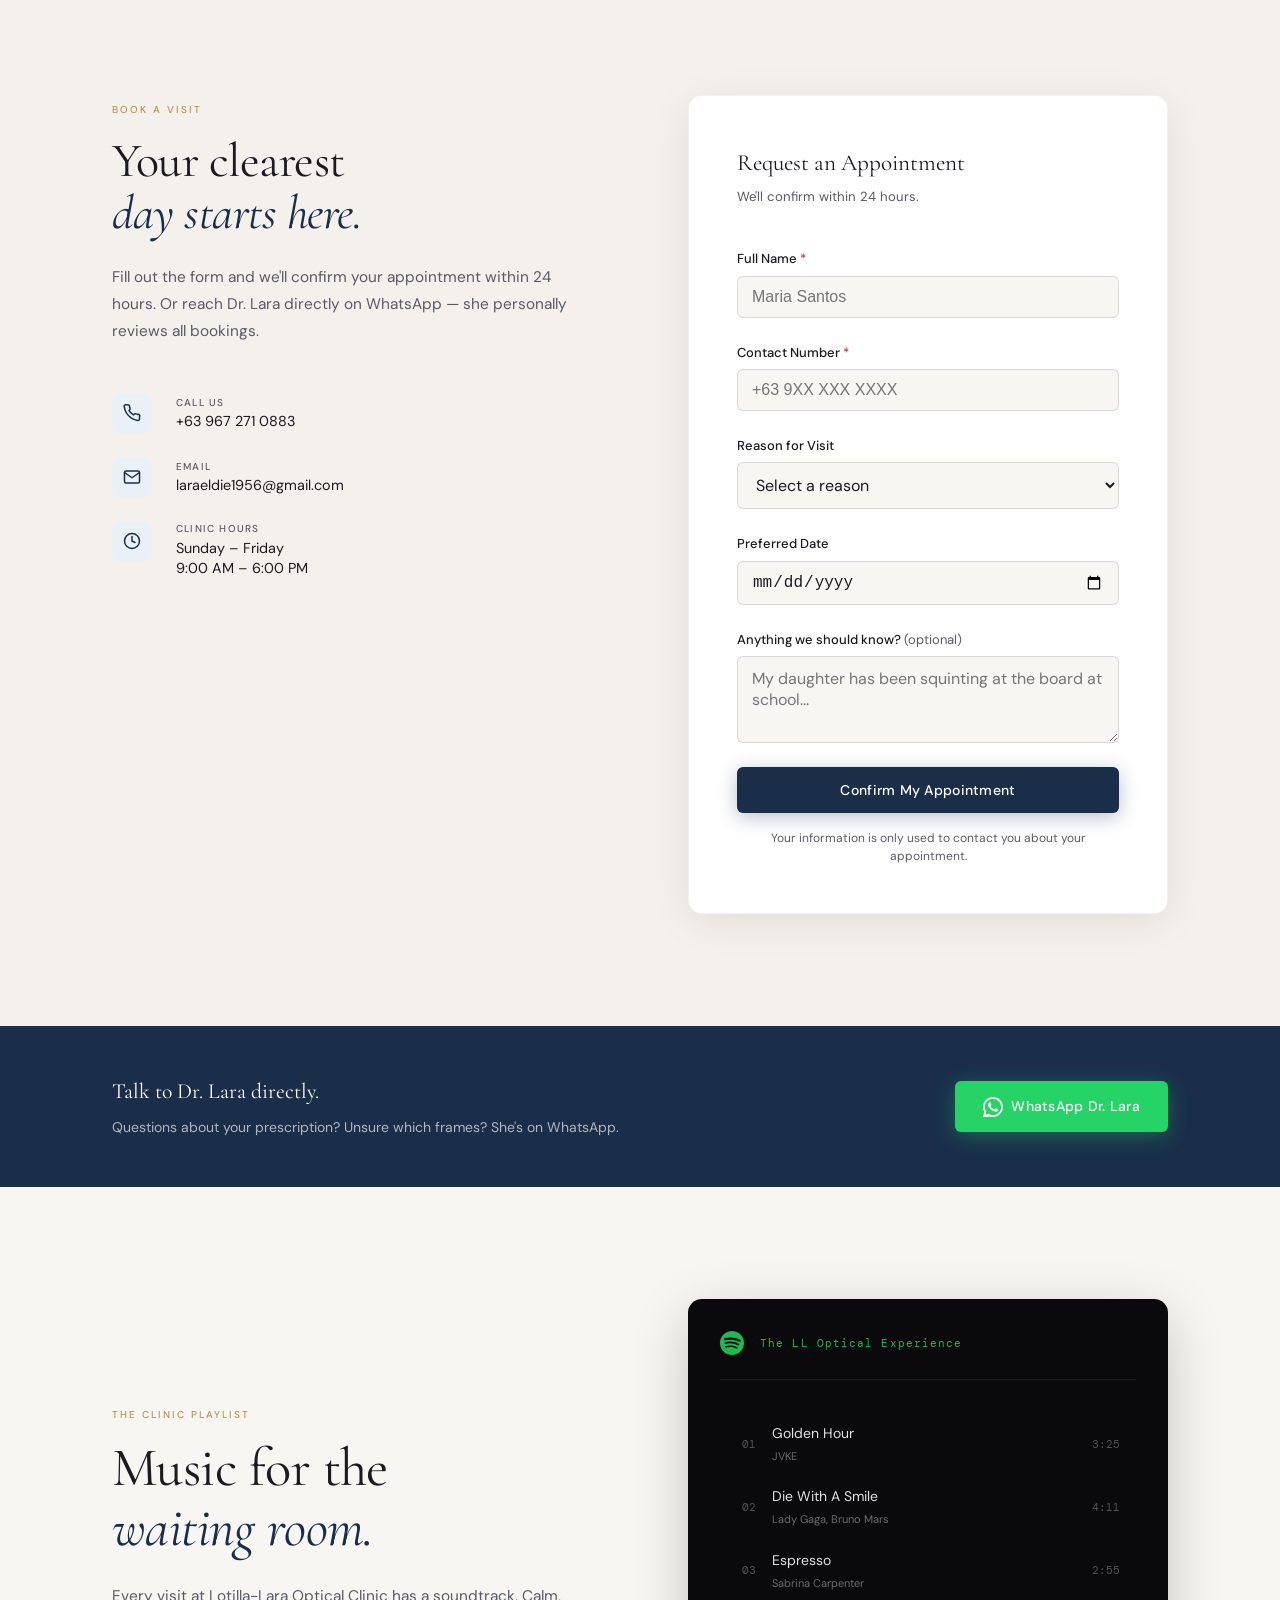
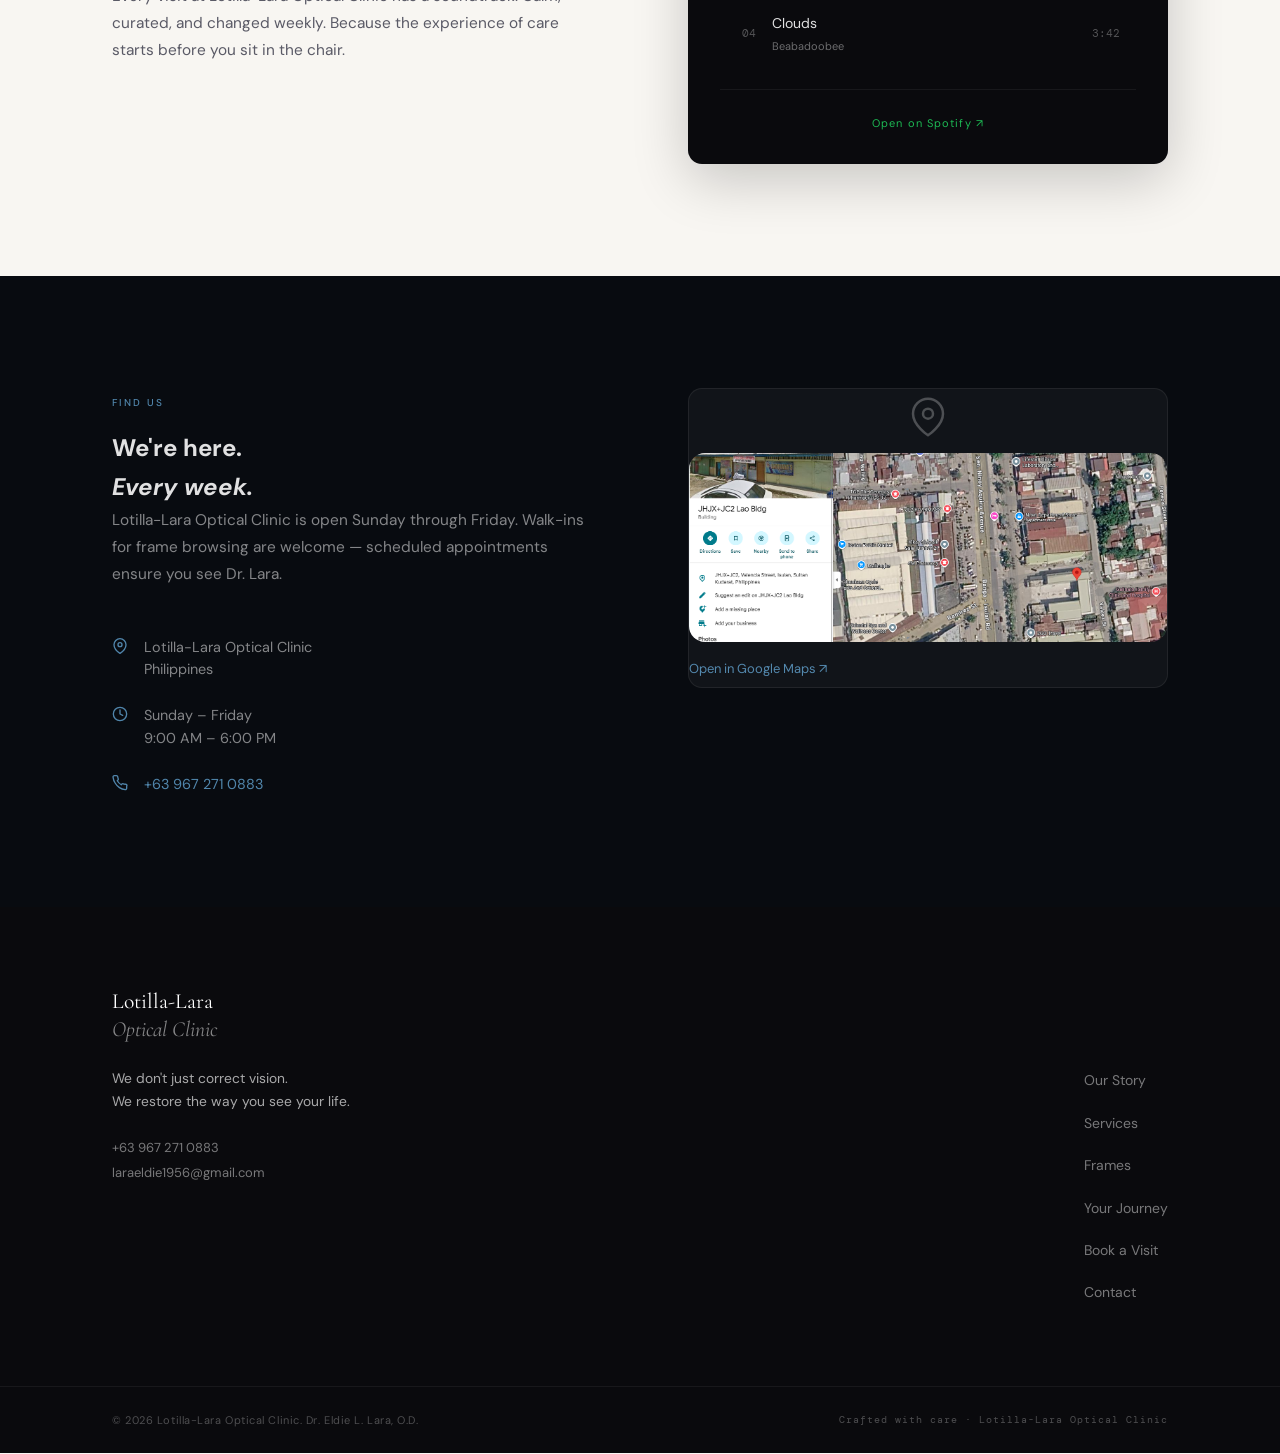
==== commit ad58426b: "LL-OPTICALV2 Update Fri 06/19/2026 13:50:07.51" ====
--- a/index.html
+++ b/index.html
@@ -8,7 +8,7 @@
   <link rel="preconnect" href="https://fonts.googleapis.com" />
   <link rel="preconnect" href="https://fonts.gstatic.com" crossorigin />
   <link href="https://fonts.googleapis.com/css2?family=Cormorant+Garamond:ital,wght@0,300;0,400;0,600;1,300;1,400;1,600&family=DM+Sans:ital,opsz,wght@0,9..40,300;0,9..40,400;0,9..40,500;1,9..40,300&family=DM+Mono:wght@400;500&display=swap" rel="stylesheet" />
-  <link rel="stylesheet" href="style.css?v=008" />
+  <link rel="stylesheet" href="style.css?v=009" />
 </head>
 <body>
 
@@ -52,7 +52,7 @@
   <section class="hero" id="hero" aria-label="Hero">
     <div class="hero-bg">
       <img
-        src="assets/images/hero/eylotlhero7.png"
+        src="assets/images/hero/hero91.png"
         alt="EYLOTL™ — Full body mascot running with thumbs up, wearing stylish brown glasses"
         class="hero-img"
         id="heroImg"
@@ -163,7 +163,7 @@
             </div>
             <div class="credential-badge">
               <svg width="16" height="16" viewBox="0 0 24 24" fill="none" stroke="currentColor" stroke-width="2" stroke-linecap="round" stroke-linejoin="round" aria-hidden="true"><polyline points="20 6 9 17 4 12"/></svg>
-              <span>Pediatric Vision Specialist</span>
+              <span>Experienced Vision Specialist</span>
             </div>
             <div class="credential-badge">
               <svg width="16" height="16" viewBox="0 0 24 24" fill="none" stroke="currentColor" stroke-width="2" stroke-linecap="round" stroke-linejoin="round" aria-hidden="true"><polyline points="20 6 9 17 4 12"/></svg>
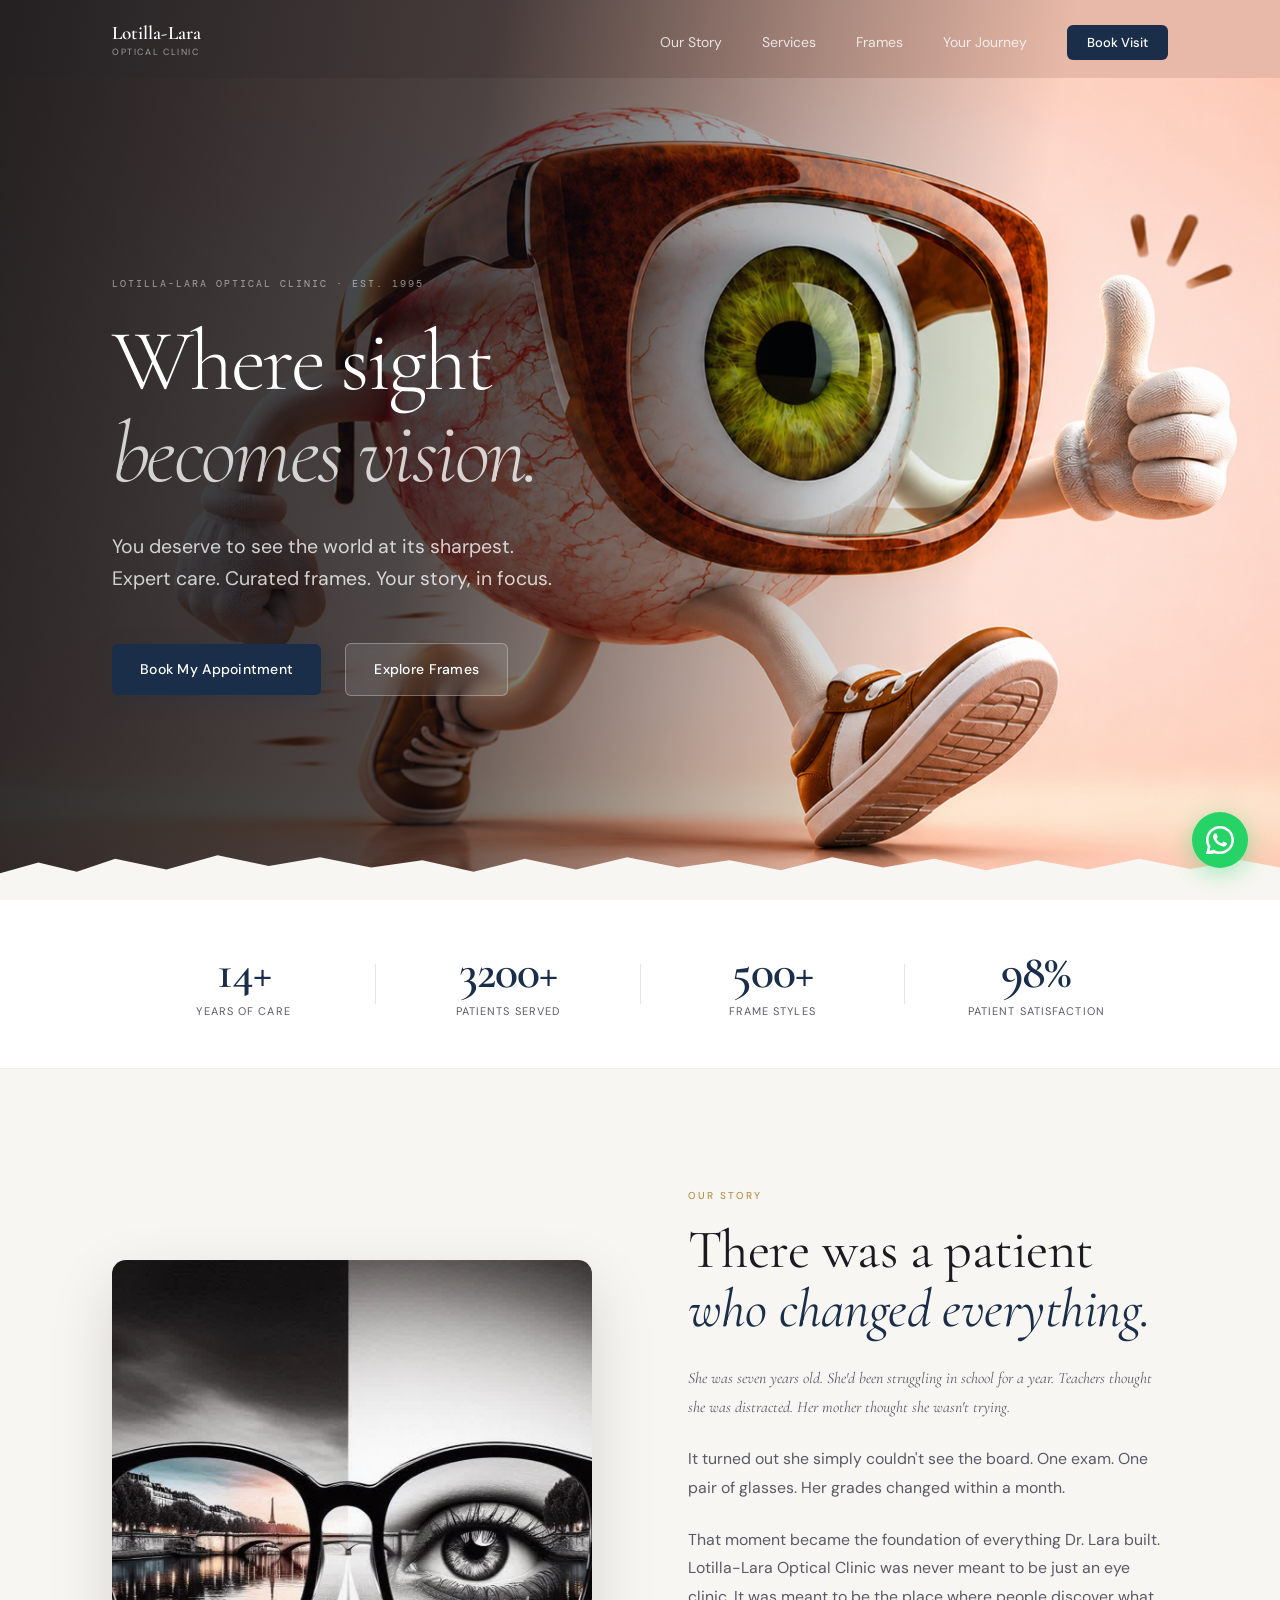
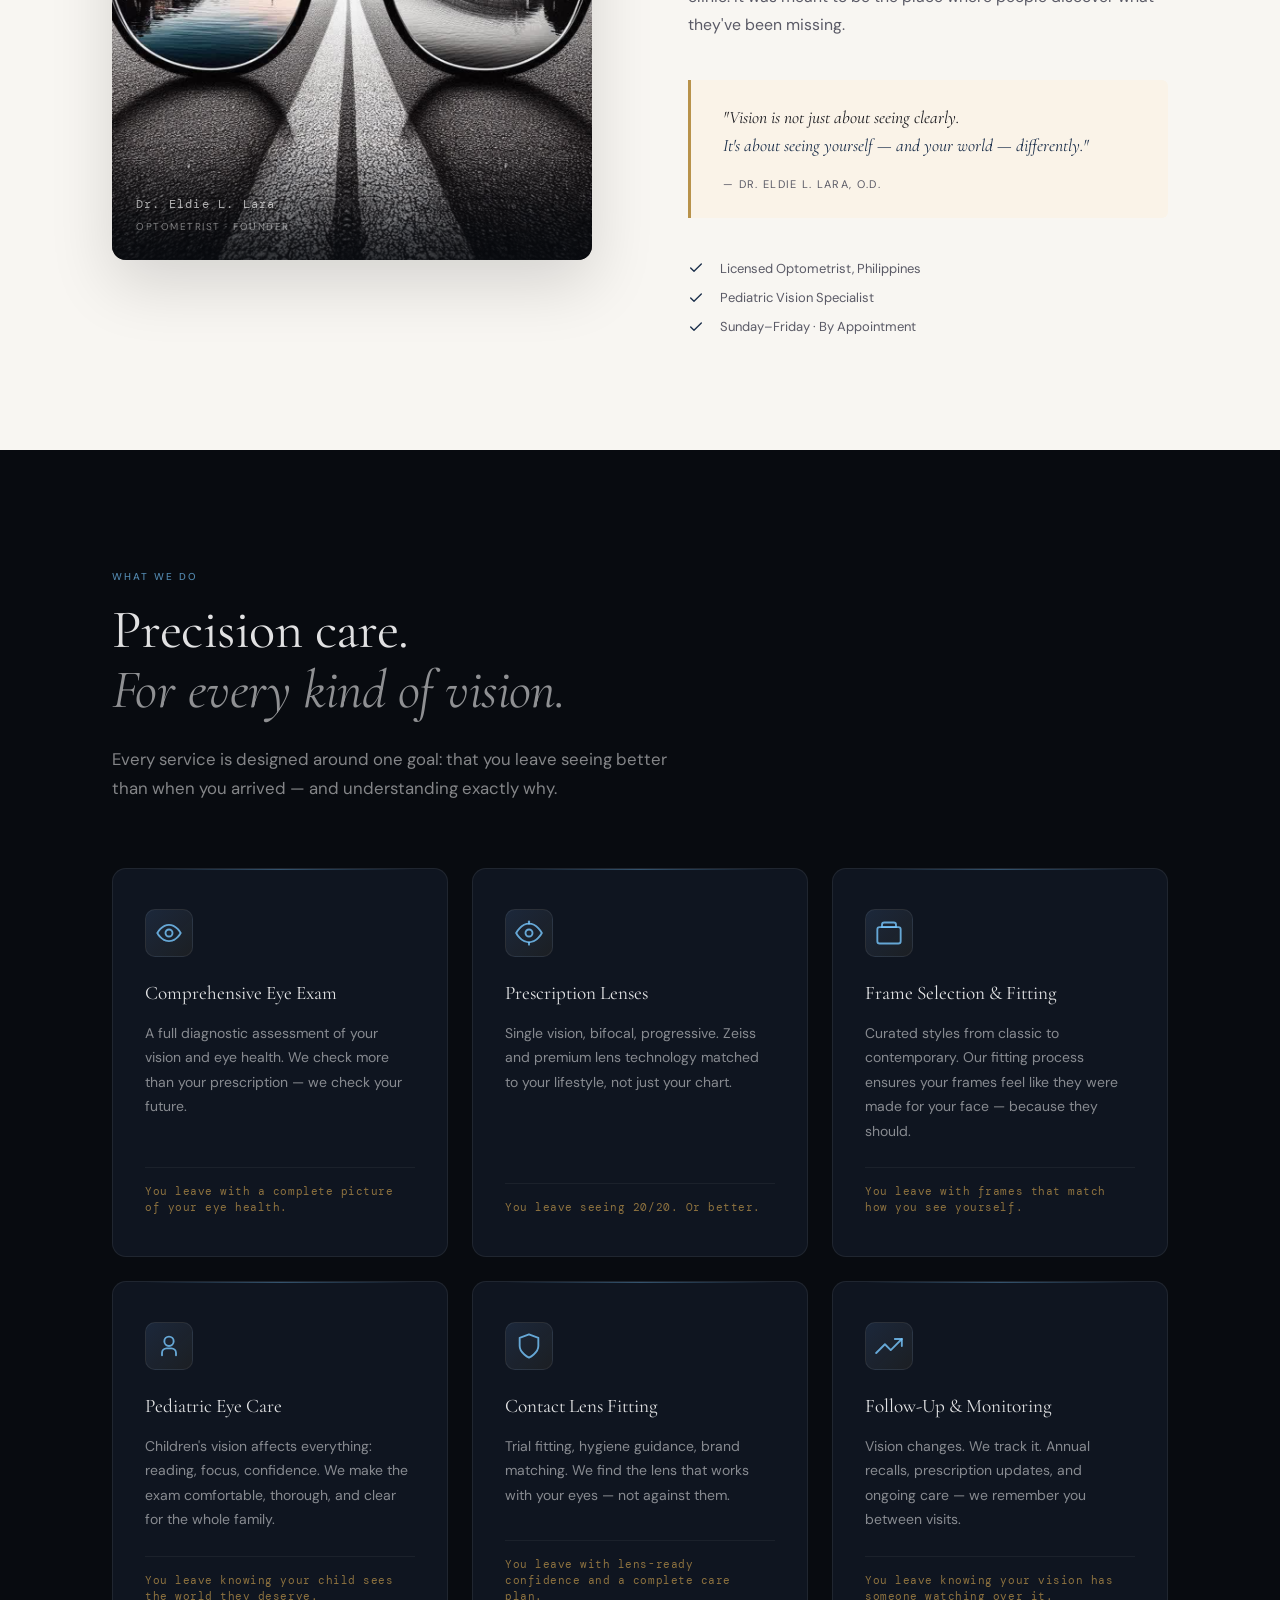
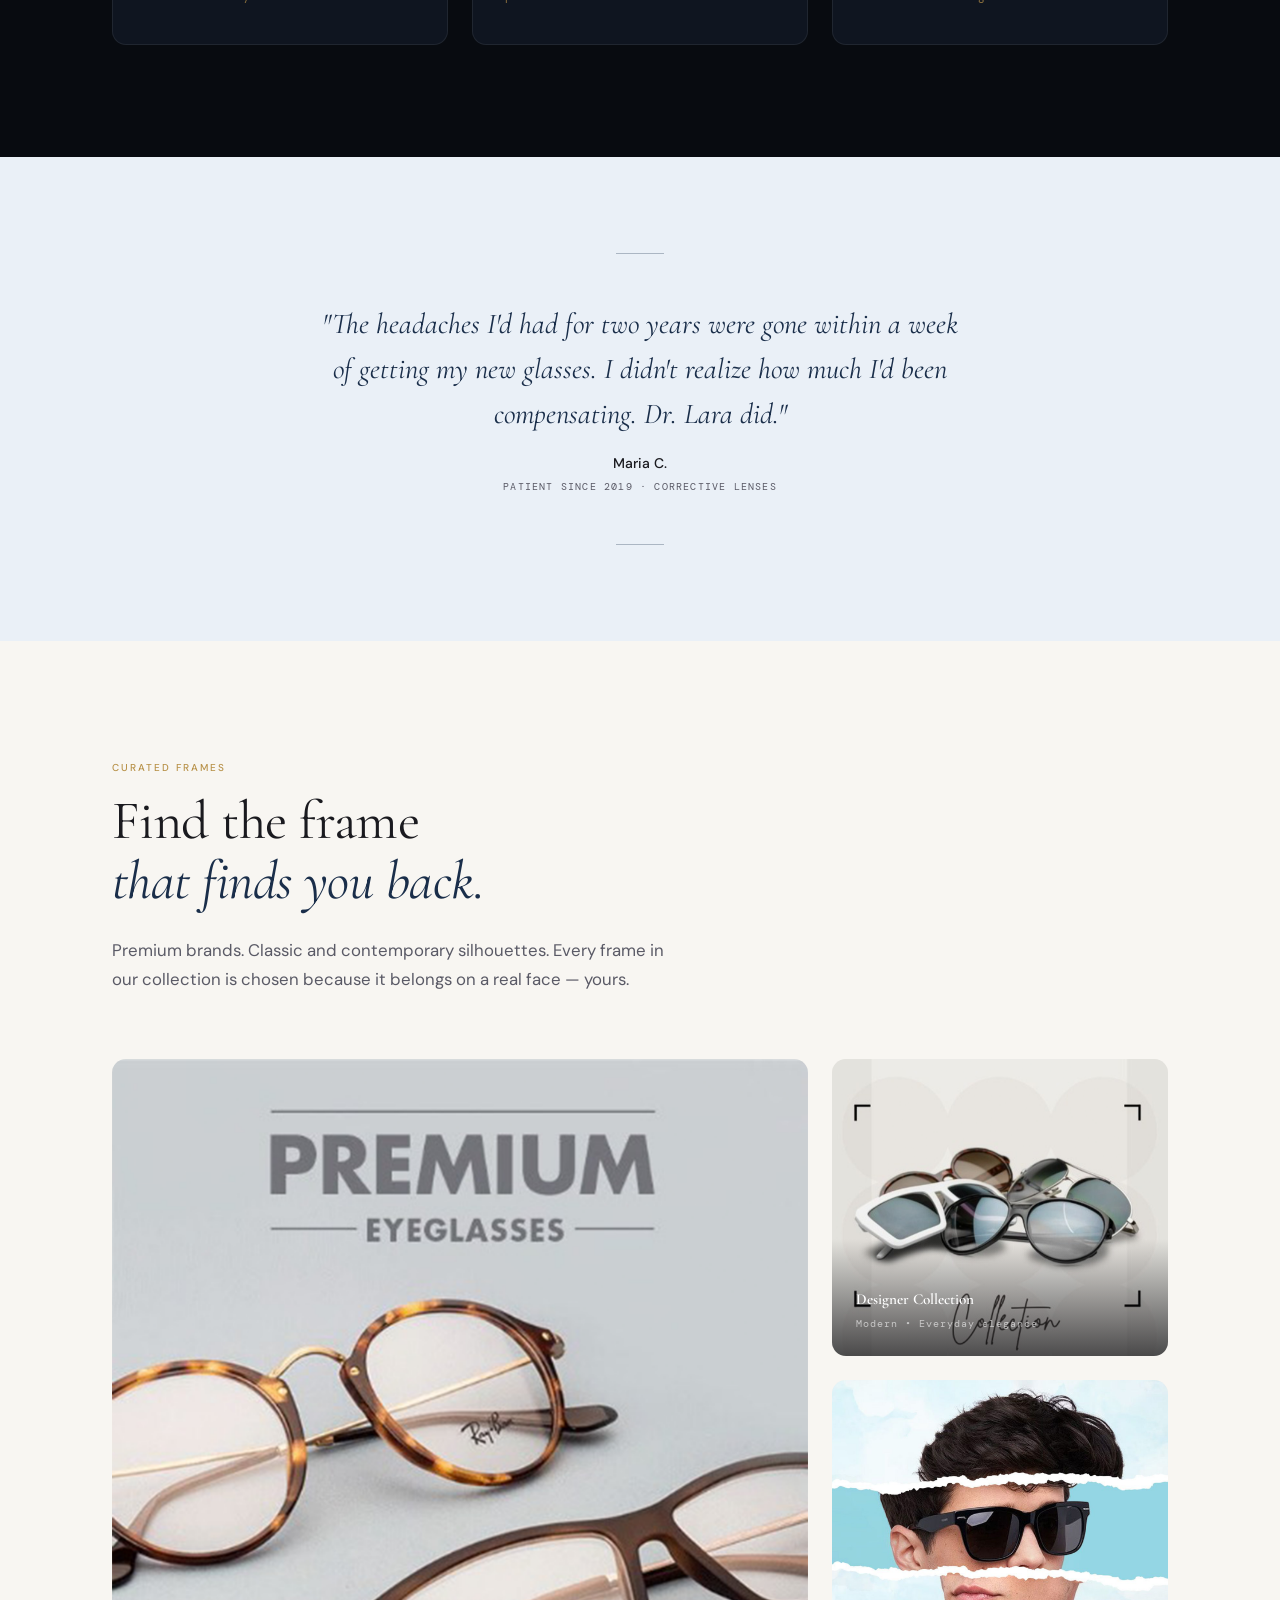
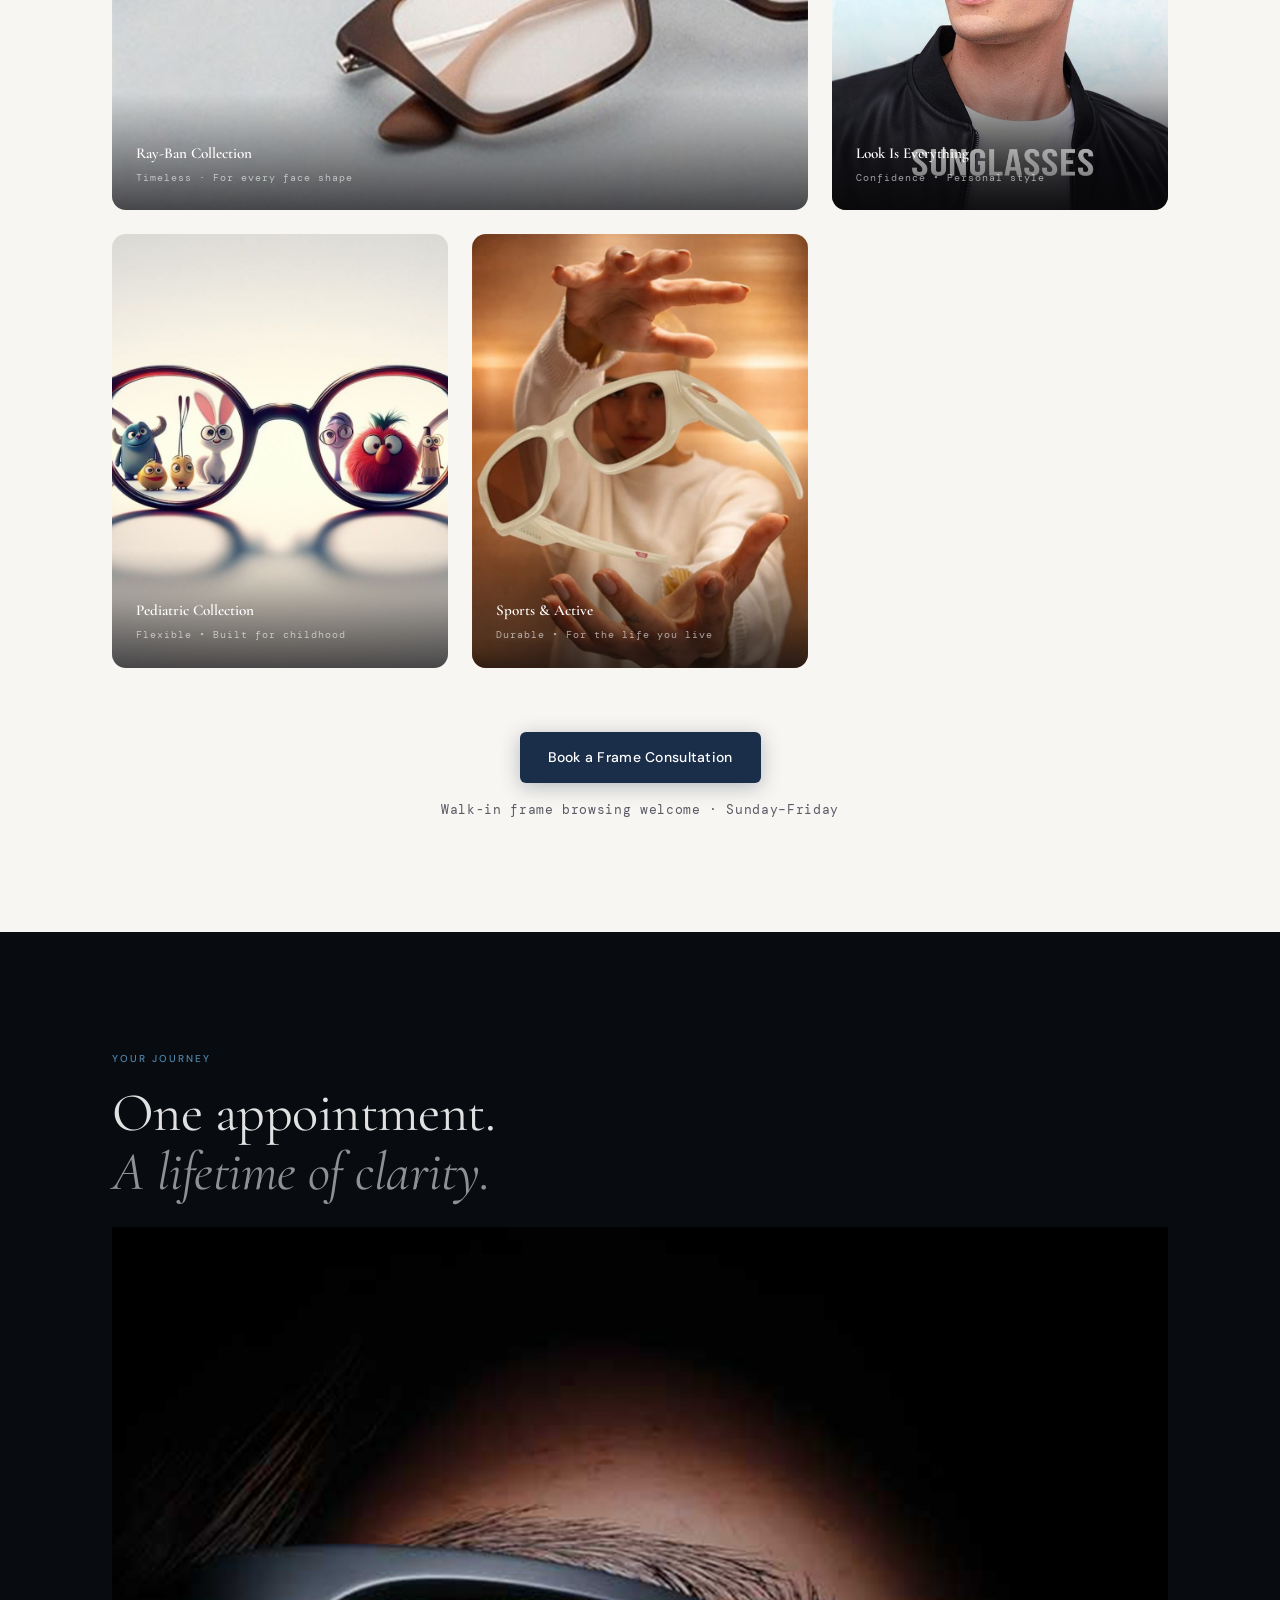
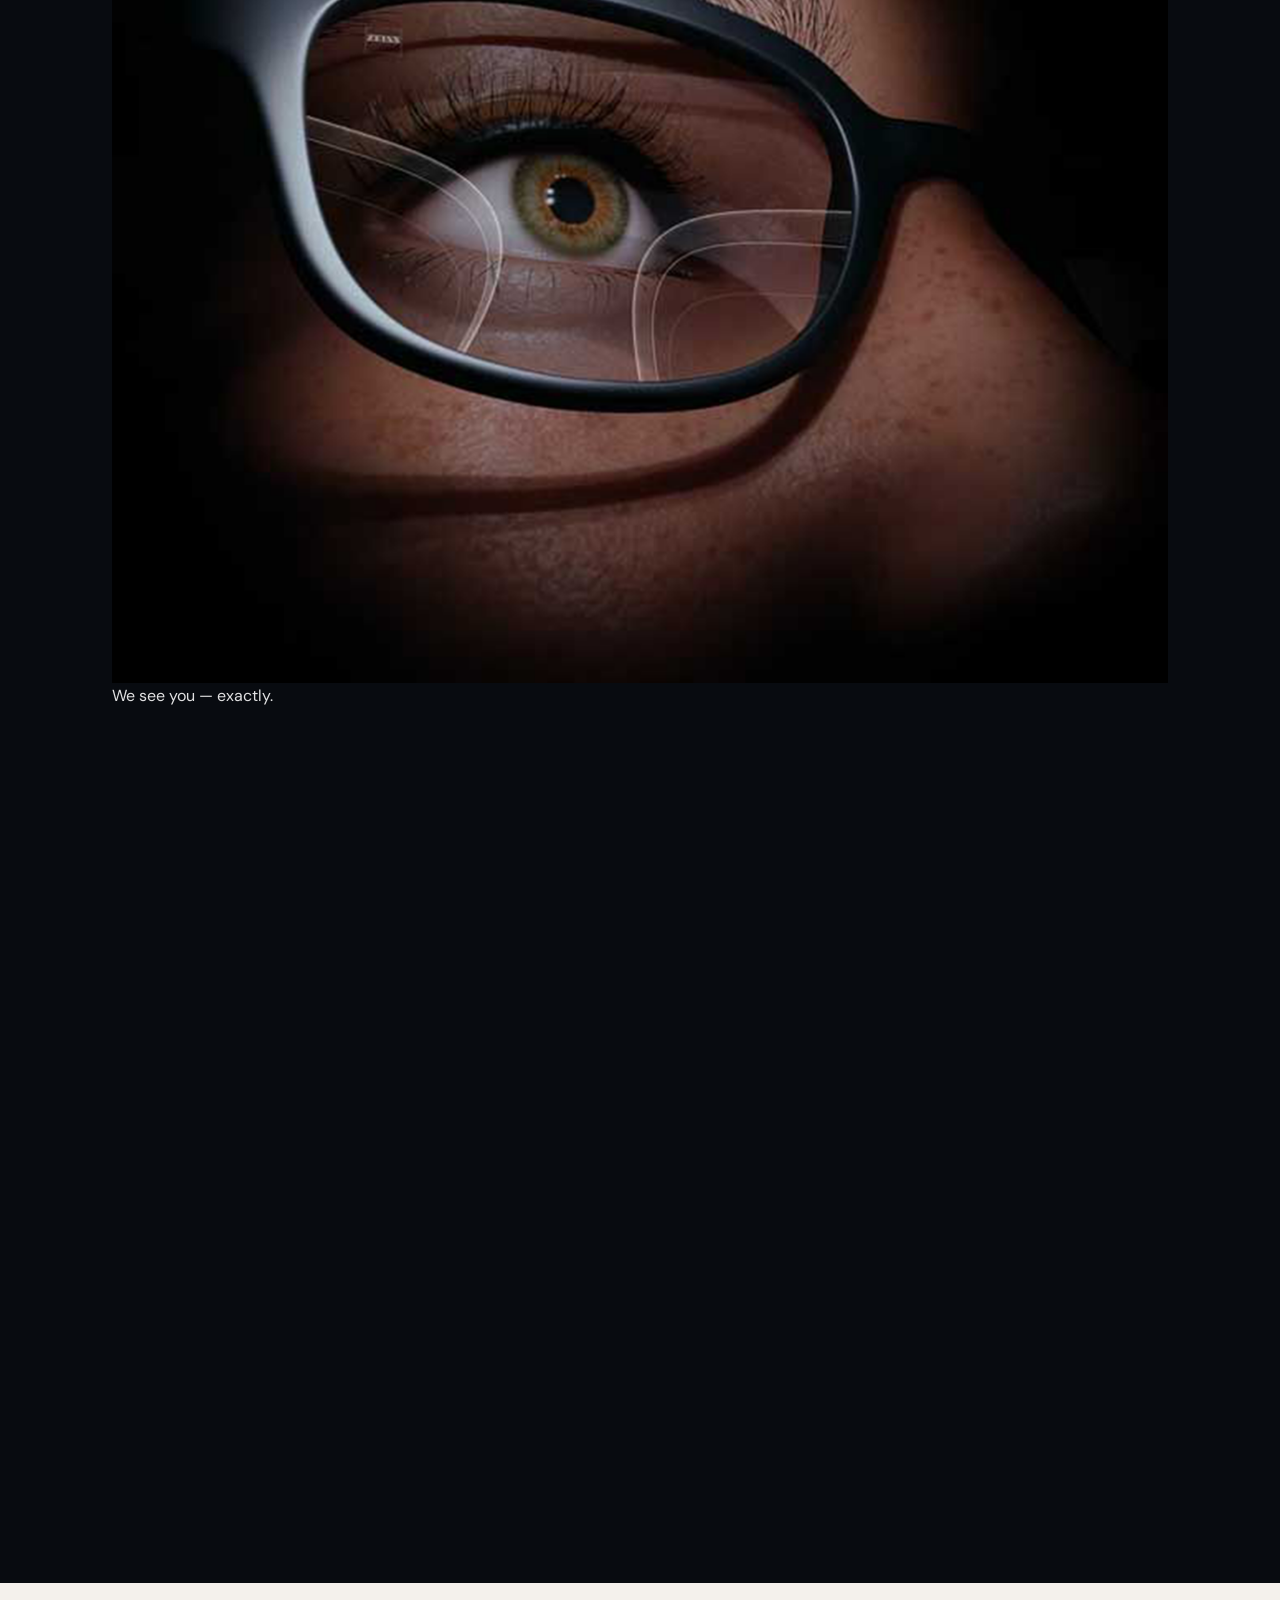
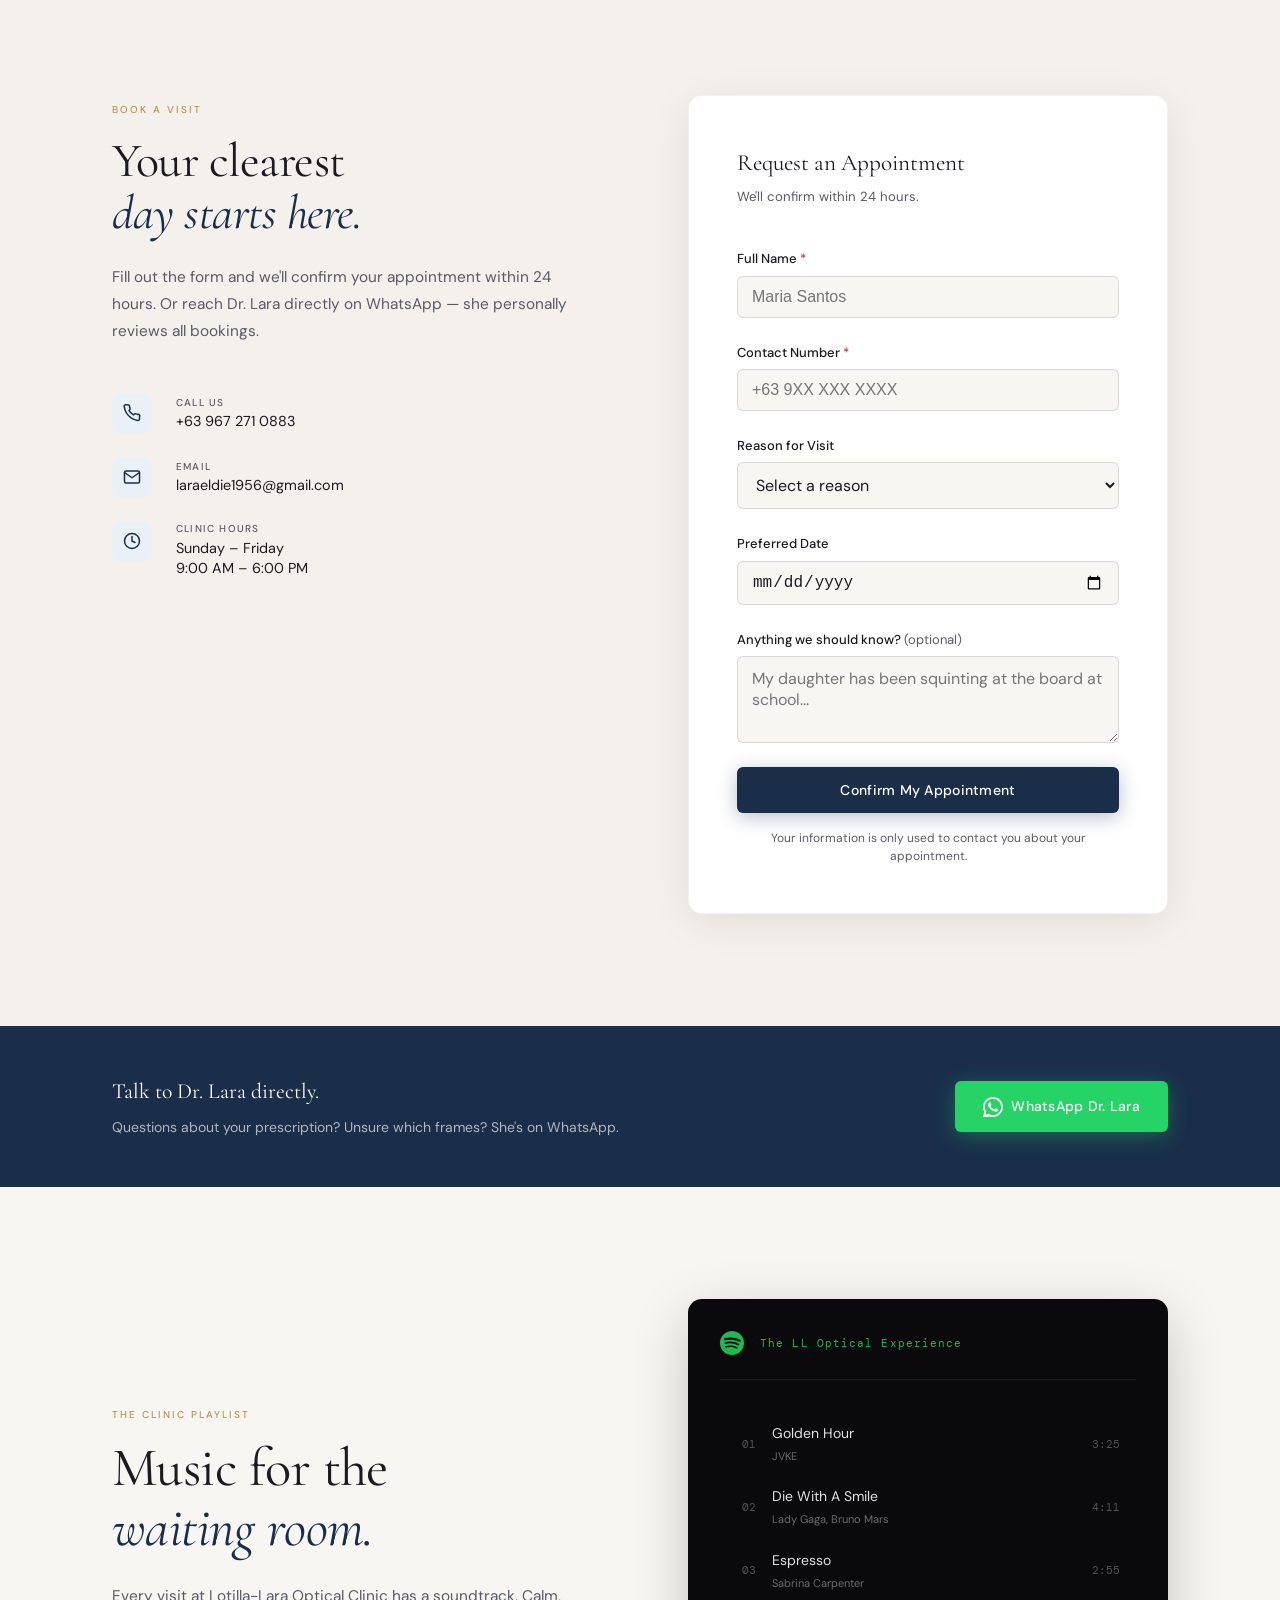
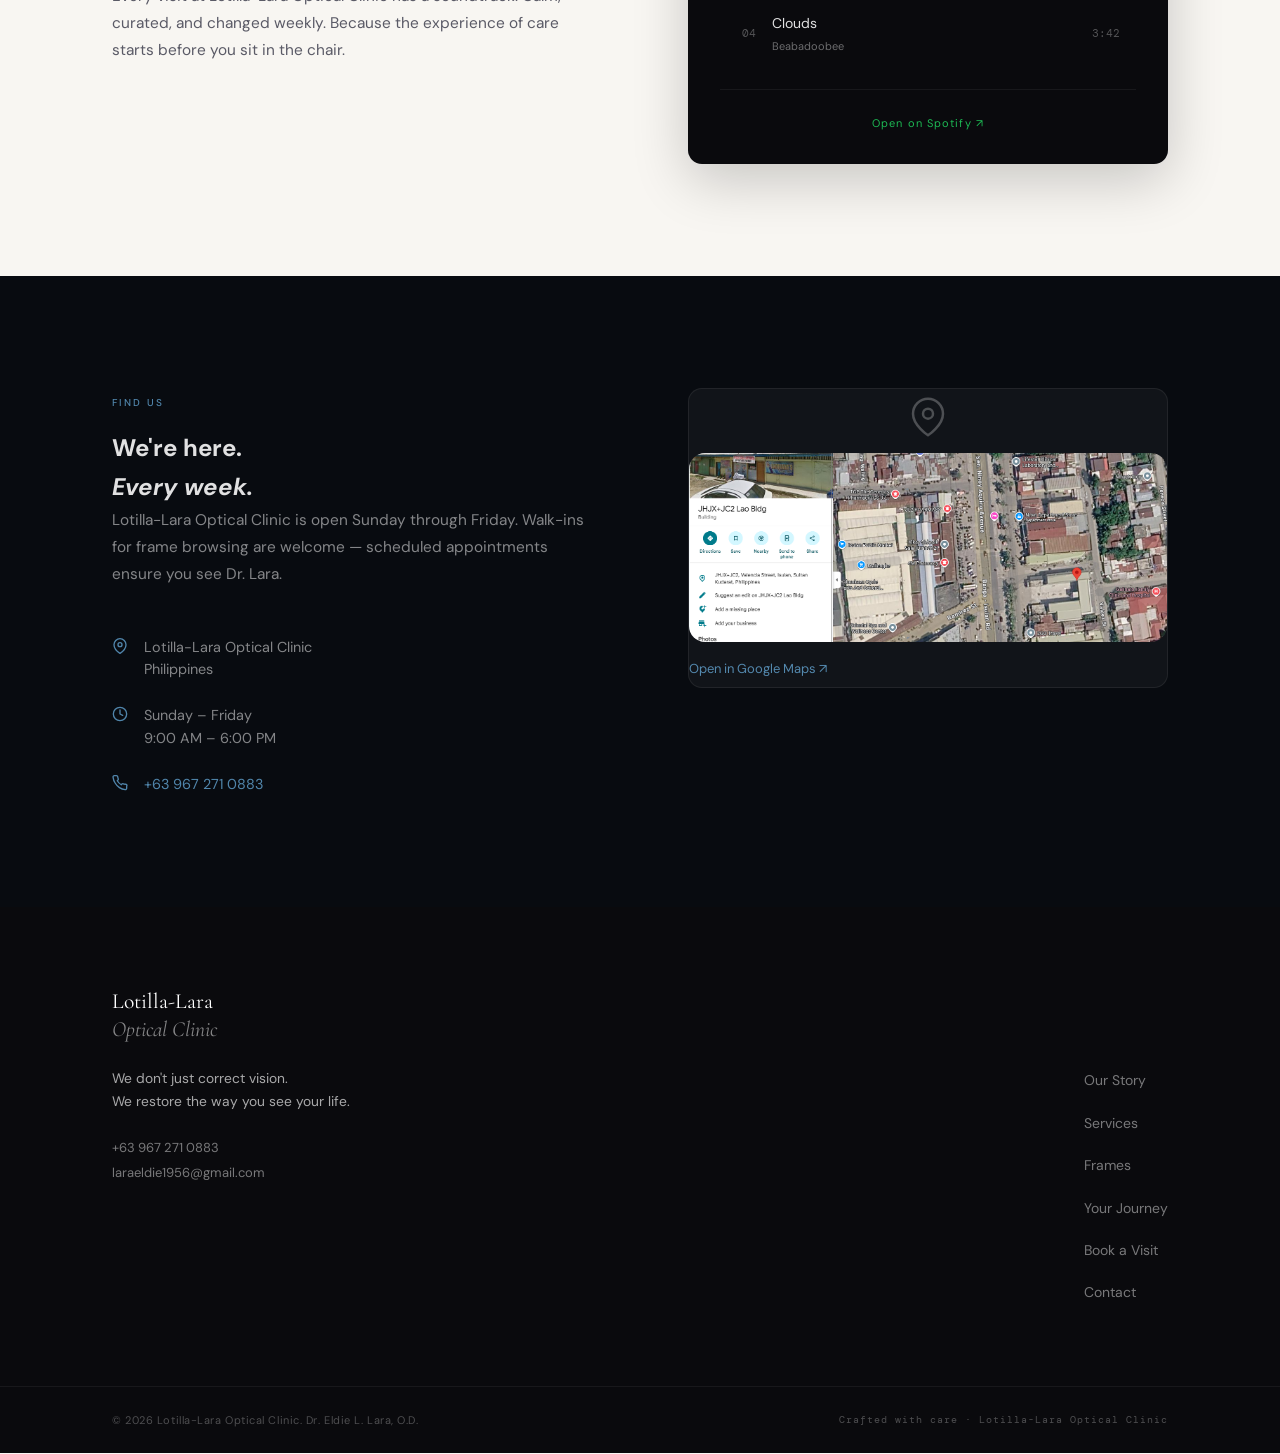
==== commit bb65ad83: "LL-OPTICALV2 Update Sat 06/20/2026 13:58:45.35" ====
--- a/index.html
+++ b/index.html
@@ -8,7 +8,7 @@
   <link rel="preconnect" href="https://fonts.googleapis.com" />
   <link rel="preconnect" href="https://fonts.gstatic.com" crossorigin />
   <link href="https://fonts.googleapis.com/css2?family=Cormorant+Garamond:ital,wght@0,300;0,400;0,600;1,300;1,400;1,600&family=DM+Sans:ital,opsz,wght@0,9..40,300;0,9..40,400;0,9..40,500;1,9..40,300&family=DM+Mono:wght@400;500&display=swap" rel="stylesheet" />
-  <link rel="stylesheet" href="style.css?v=009" />
+  <link rel="stylesheet" href="style.css?v=010" />
 </head>
 <body>
 
@@ -163,7 +163,7 @@
             </div>
             <div class="credential-badge">
               <svg width="16" height="16" viewBox="0 0 24 24" fill="none" stroke="currentColor" stroke-width="2" stroke-linecap="round" stroke-linejoin="round" aria-hidden="true"><polyline points="20 6 9 17 4 12"/></svg>
-              <span>Experienced Vision Specialist</span>
+              <span>Pediatric Vision Specialist</span>
             </div>
             <div class="credential-badge">
               <svg width="16" height="16" viewBox="0 0 24 24" fill="none" stroke="currentColor" stroke-width="2" stroke-linecap="round" stroke-linejoin="round" aria-hidden="true"><polyline points="20 6 9 17 4 12"/></svg>
@@ -288,43 +288,64 @@
       </p>
 
       <div class="frames-grid">
-        <div class="frame-card frame-card--hero">
+        <div class="frame-card frame-card--hero"
+             data-collection="rayban"
+             role="button" tabindex="0"
+             aria-label="Open Ray-Ban Collection gallery">
           <img src="assets/images/gallery/LL16.png" alt="Premium Ray-Ban eyeglass frames — tortoiseshell round and rectangular styles" />
           <div class="frame-card-info">
             <span class="frame-style">Ray-Ban Collection</span>
             <span class="frame-mood">Timeless · For every face shape</span>
           </div>
-        </div>
-        <div class="frame-card">
-            <img src="assets/images/gallery/LL17.png" alt="Designer Collection">
-            <div class="frame-card-info">
-                <span class="frame-style">Designer Collection</span>
-                <span class="frame-mood">Modern • Everyday elegance</span>
-            </div>
-        </div>
-
-        <div class="frame-card">
-            <img src="assets/images/gallery/LL18.png" alt="Look Is Everything">
-            <div class="frame-card-info">
-                <span class="frame-style">Look Is Everything</span>
-                <span class="frame-mood">Confidence • Personal style</span>
-            </div>
-        </div>
-
-        <div class="frame-card">
-            <img src="assets/images/gallery/LL19.png" alt="Pediatric Collection">
-            <div class="frame-card-info">
-                <span class="frame-style">Pediatric Collection</span>
-                <span class="frame-mood">Flexible • Built for childhood</span>
-            </div>
-        </div>
-
-        <div class="frame-card frame-card-wide">
-            <img src="assets/images/gallery/LL20.png" alt="Sports & Active">
-            <div class="frame-card-info">
-                <span class="frame-style">Sports & Active</span>
-                <span class="frame-mood">Durable • For the life you live</span>
-            </div>
+          <span class="frame-explore-badge" aria-hidden="true">Explore →</span>
+        </div>
+
+        <div class="frame-card"
+             data-collection="designer"
+             role="button" tabindex="0"
+             aria-label="Open Designer Collection gallery">
+          <img src="assets/images/gallery/LL17.png" alt="Designer Collection">
+          <div class="frame-card-info">
+            <span class="frame-style">Designer Collection</span>
+            <span class="frame-mood">Modern • Everyday elegance</span>
+          </div>
+          <span class="frame-explore-badge" aria-hidden="true">Explore →</span>
+        </div>
+
+        <div class="frame-card"
+             data-collection="look"
+             role="button" tabindex="0"
+             aria-label="Open Look Is Everything gallery">
+          <img src="assets/images/gallery/LL18.png" alt="Look Is Everything">
+          <div class="frame-card-info">
+            <span class="frame-style">Look Is Everything</span>
+            <span class="frame-mood">Confidence • Personal style</span>
+          </div>
+          <span class="frame-explore-badge" aria-hidden="true">Explore →</span>
+        </div>
+
+        <div class="frame-card"
+             data-collection="pediatric"
+             role="button" tabindex="0"
+             aria-label="Open Pediatric Collection gallery">
+          <img src="assets/images/gallery/LL19.png" alt="Pediatric Collection">
+          <div class="frame-card-info">
+            <span class="frame-style">Pediatric Collection</span>
+            <span class="frame-mood">Flexible • Built for childhood</span>
+          </div>
+          <span class="frame-explore-badge" aria-hidden="true">Explore →</span>
+        </div>
+
+        <div class="frame-card frame-card-wide"
+             data-collection="sports"
+             role="button" tabindex="0"
+             aria-label="Open Sports & Active gallery">
+          <img src="assets/images/gallery/LL20.png" alt="Sports & Active">
+          <div class="frame-card-info">
+            <span class="frame-style">Sports & Active</span>
+            <span class="frame-mood">Durable • For the life you live</span>
+          </div>
+          <span class="frame-explore-badge" aria-hidden="true">Explore →</span>
         </div>
       </div>
 
@@ -719,5 +740,70 @@
   <div id="scroll-progress" aria-hidden="true"></div>
 
   <script src="script.js?v=008"></script>
+  <!-- ============================================================
+       IMPLEMENTATION_008 — CURATED FRAME GALLERY MODAL
+       Premium carousel lightbox. Activated by frame card click.
+  ============================================================ -->
+  <div id="frameModal"
+       class="frame-modal"
+       role="dialog"
+       aria-modal="true"
+       aria-labelledby="frameModalTitle"
+       aria-hidden="true">
+
+    <!-- Backdrop -->
+    <div class="frame-modal-backdrop" id="frameModalBackdrop"></div>
+
+    <!-- Panel -->
+    <div class="frame-modal-panel">
+
+      <!-- Header -->
+      <div class="frame-modal-header">
+        <div>
+          <p class="frame-modal-label" aria-hidden="true">Curated Frames</p>
+          <h3 class="frame-modal-title" id="frameModalTitle">Collection</h3>
+        </div>
+        <button class="frame-modal-close glass-btn"
+                id="frameModalClose"
+                aria-label="Close gallery">
+          <svg width="18" height="18" viewBox="0 0 18 18" fill="none" aria-hidden="true">
+            <line x1="2" y1="2" x2="16" y2="16" stroke="currentColor" stroke-width="2" stroke-linecap="round"/>
+            <line x1="16" y1="2" x2="2" y2="16" stroke="currentColor" stroke-width="2" stroke-linecap="round"/>
+          </svg>
+        </button>
+      </div>
+
+      <!-- Carousel viewport -->
+      <div class="frame-carousel-viewport" id="frameCarouselViewport">
+        <div class="frame-carousel-track" id="frameCarouselTrack">
+          <!-- slides injected by script -->
+        </div>
+
+        <!-- Glass nav arrows -->
+        <button class="frame-carousel-arrow frame-carousel-arrow--prev glass-btn"
+                id="frameCarouselPrev"
+                aria-label="Previous frame">
+          <svg width="20" height="20" viewBox="0 0 20 20" fill="none" aria-hidden="true">
+            <polyline points="13,4 7,10 13,16" stroke="currentColor" stroke-width="2" stroke-linecap="round" stroke-linejoin="round"/>
+          </svg>
+        </button>
+        <button class="frame-carousel-arrow frame-carousel-arrow--next glass-btn"
+                id="frameCarouselNext"
+                aria-label="Next frame">
+          <svg width="20" height="20" viewBox="0 0 20 20" fill="none" aria-hidden="true">
+            <polyline points="7,4 13,10 7,16" stroke="currentColor" stroke-width="2" stroke-linecap="round" stroke-linejoin="round"/>
+          </svg>
+        </button>
+      </div>
+
+      <!-- Dot indicators + counter -->
+      <div class="frame-modal-footer">
+        <div class="frame-carousel-dots" id="frameCarouselDots" aria-hidden="true"></div>
+        <span class="frame-carousel-counter" id="frameCarouselCounter">1 / 10</span>
+      </div>
+
+    </div><!-- /.frame-modal-panel -->
+  </div><!-- /#frameModal -->
+
 </body>
 </html>
--- a/style.css
+++ b/style.css
@@ -355,7 +355,6 @@
 .nav-mobile a:last-child { border-bottom: none; }
 
 /* ── HERO ── */
-/* ── HERO ── */
 .hero {
   position: relative;
   height: 100svh;
@@ -369,25 +368,124 @@
   position: absolute;
   inset: 0;
   z-index: 0;
+  background-color: #e8b9a8;
+  /* EYLOTL™ — full character visible (legs + hands), no crop.
+     contain + right bottom keeps the full running pose in frame.
+     Text safe zone: left 44% of viewport. */
+  background-image: url('assets/images/hero/hero91.png');
+  background-repeat: no-repeat;
+  background-size: contain;
+  background-position: right bottom;
+  /* ML-001: Idle Bob */
+  animation: eylotl-bob 4.2s ease-in-out infinite;
+  will-change: transform;
+  transform-origin: center center;
+}
+
+/* ================================================================
+   IMPLEMENTATION_007 — EYLOTL MOTION SYSTEM
+================================================================ */
+
+/* ML-001 · IDLE BOB
+   Gentle vertical breathing — life without distraction */
+@keyframes eylotl-bob {
+  0%   { transform: translateY(0px);  }
+  30%  { transform: translateY(-5px); }
+  60%  { transform: translateY(-2px); }
+  80%  { transform: translateY(-6px); }
+  100% { transform: translateY(0px);  }
+}
+
+/* ML-002 · EYE BLINK
+   Position tuned for contain + right-bottom layout.
+   Eye sits roughly 28–40% from right, 22–34% from top at desktop. */
+.hero-blink {
+  position: absolute;
+  top: 26%;
+  right: 28%;
+  width: 14%;
+  aspect-ratio: 1 / 0.28;
+  border-radius: 50%;
+  background: #c09080;
+  z-index: 1;
+  transform: scaleY(0);
+  transform-origin: center center;
+  pointer-events: none;
+  animation: eylotl-blink 5.5s ease-in-out infinite;
+}
+
+@keyframes eylotl-blink {
+  0%,  43%  { transform: scaleY(0);    opacity: 0;   }
+  45%        { transform: scaleY(1);    opacity: 0.9; }
+  47%        { transform: scaleY(0);    opacity: 0;   }
+  50%        { transform: scaleY(0.85); opacity: 0.8; }
+  52%        { transform: scaleY(0);    opacity: 0;   }
+  100%       { transform: scaleY(0);    opacity: 0;   }
+}
+
+/* ML-005 · FRAME HIGHLIGHT SYSTEM
+   Premium lift + warm glow on frame card hover */
+.frame-card {
+  position: relative;
+  border-radius: var(--radius-lg);
+  overflow: hidden;
+  background: var(--cream);
+  transition: transform 0.35s cubic-bezier(0.23, 1, 0.32, 1),
+              box-shadow 0.35s cubic-bezier(0.23, 1, 0.32, 1);
+}
+.frame-card::after {
+  content: '';
+  position: absolute;
+  inset: 0;
+  border-radius: var(--radius-lg);
+  box-shadow: inset 0 0 0 1.5px rgba(184, 146, 74, 0);
+  transition: box-shadow 0.35s ease;
+  pointer-events: none;
+  z-index: 2;
+}
+.frame-card:hover {
+  transform: translateY(-6px) scale(1.012);
+  box-shadow: 0 20px 60px rgba(0,0,0,0.14), 0 4px 16px rgba(184,146,74,0.10);
+}
+.frame-card:hover::after {
+  box-shadow: inset 0 0 0 1.5px rgba(184, 146, 74, 0.45);
+}
+
+/* ACCESSIBILITY · Reduced motion — disable all EYLOTL motion */
+@media (prefers-reduced-motion: reduce) {
+  .hero-bg {
+    animation: none !important;
+    transition: none !important;
+  }
+  .hero-blink {
+    animation: none !important;
+    opacity: 0 !important;
+  }
+  .frame-card {
+    transition: none !important;
+  }
+  .frame-card:hover {
+    transform: none !important;
+  }
 }
 
 .hero-img {
-  width: 100%;
-  height: 100%;
-  object-fit: contain;           /* Changed to contain to prevent cropping */
-  object-position: right center; /* Full character on the right */
-  will-change: transform;
-  padding: 5% 8% 5% 0;           /* Breathing room around mascot */
+  /* Hidden — bg-image approach handles display */
+  display: none;
 }
 
 .hero-overlay {
   position: absolute;
   inset: 0;
+  /* Left side: dark for text legibility.
+     Right side: transparent so EYLOTL™ character reads cleanly
+     against the warm peach background. */
   background: linear-gradient(
-    160deg,
-    rgba(8,11,16,0.82) 0%,
-    rgba(8,11,16,0.48) 48%,
-    rgba(8,11,16,0.68) 100%
+    100deg,
+    rgba(8,11,16,0.88) 0%,
+    rgba(8,11,16,0.72) 35%,
+    rgba(8,11,16,0.28) 58%,
+    rgba(8,11,16,0.00) 75%
   );
 }
 
@@ -399,6 +497,8 @@
   padding: 0 var(--sp-4);
   padding-top: var(--nav-h);
   width: 100%;
+  /* Left cell: hero text. Right cell: open visual space for EYLOTL™
+     character which bleeds in from the background layer. */
   display: grid;
   grid-template-columns: 1fr 1fr;
   gap: var(--sp-8);
@@ -457,28 +557,143 @@
   clip-path: polygon(0% 60%, 3% 45%, 6% 58%, 9% 40%, 13% 55%, 17% 35%, 21% 50%, 25% 38%, 29% 52%, 33% 42%, 37% 58%, 41% 40%, 45% 55%, 49% 38%, 53% 52%, 57% 42%, 61% 56%, 65% 38%, 69% 52%, 73% 40%, 77% 56%, 81% 42%, 85% 55%, 89% 40%, 93% 54%, 97% 42%, 100% 52%, 100% 100%, 0% 100%);
 }
 
-/* Responsive */
+/* ── HERO RESPONSIVE — EYLOTL™ full character display
+   Guide: show entire character (legs + hands) at all viewport sizes.
+   Strategy: adjust background-size + position per breakpoint so the
+   character never gets cropped regardless of device orientation.
+──────────────────────────────────────────────────────────────── */
+
+/* TABLET LANDSCAPE (1024px and below, wide aspect) */
 @media (max-width: 1024px) {
   .hero-content {
     grid-template-columns: 1fr;
     text-align: center;
     gap: var(--sp-6);
   }
-  .hero-img {
-    object-position: center 38%;
-    padding: 8% 5%;
-  }
-}
-
+  /* Character: shrink slightly and shift right so text stays readable */
+  .hero-bg {
+    background-size: 56% auto;
+    background-position: right bottom;
+  }
+  /* Overlay: extend dark zone to cover full width since text is centered */
+  .hero-overlay {
+    background: linear-gradient(
+      160deg,
+      rgba(8,11,16,0.88) 0%,
+      rgba(8,11,16,0.70) 40%,
+      rgba(8,11,16,0.55) 70%,
+      rgba(8,11,16,0.40) 100%
+    );
+  }
+  /* Blink: adjust for smaller character footprint */
+  .hero-blink {
+    width: 11%;
+    top: 28%;
+    right: 22%;
+  }
+}
+
+/* TABLET PORTRAIT / LANDSCAPE ≤768px */
 @media (max-width: 768px) {
   .hero {
-    min-height: 580px;
+    min-height: 640px; /* enough height to show full running legs */
   }
   .hero-title {
     font-size: clamp(2.9rem, 8.5vw, 4.4rem);
   }
-  .hero-img {
-    padding: 10% 8%;
+  /* Character takes right 70% of width, sized to show from head to toe */
+  .hero-bg {
+    background-size: 70% auto;
+    background-position: right bottom;
+  }
+  .hero-overlay {
+    background: linear-gradient(
+      180deg,
+      rgba(8,11,16,0.82) 0%,
+      rgba(8,11,16,0.68) 45%,
+      rgba(8,11,16,0.50) 75%,
+      rgba(8,11,16,0.36) 100%
+    );
+  }
+  .hero-blink {
+    width: 13%;
+    top: 25%;
+    right: 18%;
+  }
+}
+
+/* MOBILE PORTRAIT — 480px and below
+   Guide: 1080×1920 treatment — character sits top-right,
+   text sits in lower-left safe zone, legs fully visible at bottom */
+@media (max-width: 480px) {
+  .hero {
+    min-height: 100svh; /* full viewport height for portrait phones */
+    align-items: flex-end; /* text anchors to bottom */
+  }
+  .hero-content {
+    padding-bottom: var(--sp-8);
+    align-items: flex-end;
+    text-align: left;
+  }
+  /* Character: full width at 95% so legs reach near the bottom edge */
+  .hero-bg {
+    background-size: 95% auto;
+    background-position: center bottom;
+  }
+  .hero-overlay {
+    /* Top: lighter so character head/glasses read clearly
+       Bottom: darker band so text is legible over the legs area */
+    background: linear-gradient(
+      180deg,
+      rgba(8,11,16,0.22) 0%,
+      rgba(8,11,16,0.18) 40%,
+      rgba(8,11,16,0.75) 72%,
+      rgba(8,11,16,0.92) 100%
+    );
+  }
+  .hero-blink {
+    width: 18%;
+    top: 12%;
+    right: 4%;
+  }
+  .hero-actions {
+    flex-direction: column;
+    align-items: flex-start;
+    width: 100%;
+  }
+  .hero-actions .btn {
+    width: 100%;
+    justify-content: center;
+  }
+}
+
+/* DEVICE ORIENTATION: LANDSCAPE on small phones (short + wide)
+   Prevents character being cropped when phone is rotated */
+@media (max-height: 500px) and (orientation: landscape) {
+  .hero {
+    min-height: 100svh;
+    align-items: center;
+  }
+  .hero-bg {
+    background-size: auto 120%; /* height-based sizing for short viewports */
+    background-position: right center;
+  }
+  .hero-overlay {
+    background: linear-gradient(
+      100deg,
+      rgba(8,11,16,0.90) 0%,
+      rgba(8,11,16,0.65) 40%,
+      rgba(8,11,16,0.20) 70%,
+      rgba(8,11,16,0.00) 90%
+    );
+  }
+  .hero-blink {
+    width: 10%;
+    top: 20%;
+    right: 14%;
+  }
+  .hero-title {
+    font-size: clamp(2rem, 5vw, 3rem);
   }
 }
 
@@ -778,17 +993,7 @@
   margin-bottom: var(--sp-8);
 }
 
-.frame-card {
-  position: relative;
-  border-radius: var(--radius-lg);
-  overflow: hidden;
-  background: var(--cream);
-  transition: transform 0.25s ease, box-shadow 0.25s ease;
-}
-.frame-card:hover {
-  transform: translateY(-4px);
-  box-shadow: 0 16px 48px rgba(0,0,0,0.12);
-}
+/* .frame-card base + hover defined in IMPLEMENTATION_007 Motion System above */
 
 .frame-card--hero {
   grid-column: span 2;
@@ -1419,4 +1624,339 @@
     transition-duration: 0.01ms !important;
   }
   html { scroll-behavior: auto; }
-}+}
+
+/* ================================================================
+   IMPLEMENTATION_008 — CURATED FRAME GALLERY MODAL
+   Glass button UI · Premium carousel · Apple-clarity aesthetic
+================================================================ */
+
+/* ── FRAME CARD INTERACTION UPGRADES ── */
+
+/* cursor + selection disable so card feels like a button */
+.frame-card[data-collection] {
+  cursor: pointer;
+  user-select: none;
+  -webkit-user-select: none;
+}
+
+.frame-card[data-collection]:focus-visible {
+  outline: 2px solid var(--gold);
+  outline-offset: 3px;
+}
+
+/* Explore badge — appears on hover */
+.frame-explore-badge {
+  position: absolute;
+  top: var(--sp-3);
+  right: var(--sp-3);
+  background: rgba(255,255,255,0.12);
+  backdrop-filter: blur(12px) saturate(1.4);
+  -webkit-backdrop-filter: blur(12px) saturate(1.4);
+  border: 1px solid rgba(255,255,255,0.22);
+  border-radius: 100px;
+  color: rgba(255,255,255,0.92);
+  font-family: var(--font-mono);
+  font-size: 10px;
+  letter-spacing: 0.10em;
+  padding: 6px 14px;
+  opacity: 0;
+  transform: translateY(-4px);
+  transition: opacity 0.28s var(--ease), transform 0.28s var(--ease);
+  pointer-events: none;
+  z-index: 2;
+}
+
+.frame-card[data-collection]:hover .frame-explore-badge,
+.frame-card[data-collection]:focus-visible .frame-explore-badge {
+  opacity: 1;
+  transform: translateY(0);
+}
+
+/* ── GLASS BUTTON BASE ── */
+/* Shared glass style for modal controls */
+.glass-btn {
+  display: inline-flex;
+  align-items: center;
+  justify-content: center;
+  background: rgba(255,255,255,0.10);
+  backdrop-filter: blur(16px) saturate(1.6);
+  -webkit-backdrop-filter: blur(16px) saturate(1.6);
+  border: 1px solid rgba(255,255,255,0.20);
+  border-radius: 100px;
+  color: rgba(255,255,255,0.88);
+  cursor: pointer;
+  transition:
+    background 0.22s var(--ease),
+    border-color 0.22s var(--ease),
+    transform 0.18s var(--ease),
+    box-shadow 0.22s var(--ease);
+  box-shadow:
+    0 2px 8px rgba(0,0,0,0.18),
+    inset 0 1px 0 rgba(255,255,255,0.14);
+}
+
+.glass-btn:hover {
+  background: rgba(255,255,255,0.18);
+  border-color: rgba(255,255,255,0.36);
+  transform: translateY(-1px);
+  box-shadow:
+    0 6px 20px rgba(0,0,0,0.28),
+    inset 0 1px 0 rgba(255,255,255,0.22);
+}
+
+.glass-btn:active {
+  transform: translateY(0) scale(0.97);
+  box-shadow: 0 2px 6px rgba(0,0,0,0.18);
+}
+
+.glass-btn:focus-visible {
+  outline: 2px solid var(--gold);
+  outline-offset: 3px;
+}
+
+/* ── FRAME MODAL ── */
+
+.frame-modal {
+  position: fixed;
+  inset: 0;
+  z-index: 1000;
+  display: flex;
+  align-items: center;
+  justify-content: center;
+  padding: var(--sp-4);
+  /* hidden state */
+  opacity: 0;
+  pointer-events: none;
+  transition: opacity 0.32s var(--ease);
+}
+
+.frame-modal.is-open {
+  opacity: 1;
+  pointer-events: all;
+}
+
+/* Backdrop */
+.frame-modal-backdrop {
+  position: absolute;
+  inset: 0;
+  background: rgba(8, 10, 14, 0.88);
+  backdrop-filter: blur(14px) saturate(0.8);
+  -webkit-backdrop-filter: blur(14px) saturate(0.8);
+  cursor: pointer; /* click to close */
+}
+
+/* Panel */
+.frame-modal-panel {
+  position: relative;
+  z-index: 1;
+  width: 100%;
+  max-width: 900px;
+  background: rgba(18, 22, 30, 0.78);
+  backdrop-filter: blur(28px) saturate(1.3);
+  -webkit-backdrop-filter: blur(28px) saturate(1.3);
+  border: 1px solid rgba(255,255,255,0.10);
+  border-radius: 20px;
+  overflow: hidden;
+  box-shadow:
+    0 40px 80px rgba(0,0,0,0.55),
+    0 0 0 1px rgba(255,255,255,0.04) inset;
+  /* slide-in on open */
+  transform: translateY(24px) scale(0.98);
+  transition: transform 0.36s var(--ease);
+}
+
+.frame-modal.is-open .frame-modal-panel {
+  transform: translateY(0) scale(1);
+}
+
+/* Header */
+.frame-modal-header {
+  display: flex;
+  align-items: flex-start;
+  justify-content: space-between;
+  padding: var(--sp-4) var(--sp-5) var(--sp-3);
+  border-bottom: 1px solid rgba(255,255,255,0.07);
+}
+
+.frame-modal-label {
+  font-family: var(--font-mono);
+  font-size: 10px;
+  letter-spacing: 0.14em;
+  color: var(--gold);
+  text-transform: uppercase;
+  margin-bottom: 4px;
+}
+
+.frame-modal-title {
+  font-family: var(--font-display);
+  font-size: clamp(1.1rem, 2.5vw, 1.5rem);
+  font-weight: 600;
+  color: var(--white);
+  line-height: 1.2;
+}
+
+.frame-modal-close {
+  width: 40px;
+  height: 40px;
+  flex-shrink: 0;
+  margin-top: 2px;
+}
+
+/* ── CAROUSEL ── */
+
+.frame-carousel-viewport {
+  position: relative;
+  width: 100%;
+  /* height adapts to image aspect — constrain max */
+  max-height: 62vh;
+  overflow: hidden;
+  background: #090c12;
+}
+
+.frame-carousel-track {
+  display: flex;
+  height: 100%;
+  transition: transform 0.42s cubic-bezier(0.25, 0.46, 0.45, 0.94);
+  will-change: transform;
+}
+
+.frame-carousel-slide {
+  flex: 0 0 100%;
+  width: 100%;
+  display: flex;
+  align-items: center;
+  justify-content: center;
+  /* min-height so short images don't collapse */
+  min-height: 340px;
+  max-height: 62vh;
+}
+
+.frame-carousel-slide img {
+  width: 100%;
+  height: 100%;
+  object-fit: contain;   /* contain so full frame is always shown */
+  object-position: center;
+  max-height: 62vh;
+  display: block;
+}
+
+/* Glass arrow buttons */
+.frame-carousel-arrow {
+  position: absolute;
+  top: 50%;
+  transform: translateY(-50%);
+  width: 46px;
+  height: 46px;
+  z-index: 2;
+}
+
+.frame-carousel-arrow--prev { left: var(--sp-3); }
+.frame-carousel-arrow--next { right: var(--sp-3); }
+
+/* ── FOOTER: dots + counter ── */
+
+.frame-modal-footer {
+  display: flex;
+  align-items: center;
+  justify-content: center;
+  gap: var(--sp-4);
+  padding: var(--sp-3) var(--sp-5);
+  border-top: 1px solid rgba(255,255,255,0.07);
+  position: relative;
+}
+
+.frame-carousel-dots {
+  display: flex;
+  gap: 7px;
+  align-items: center;
+}
+
+.frame-carousel-dot {
+  width: 6px;
+  height: 6px;
+  border-radius: 50%;
+  background: rgba(255,255,255,0.25);
+  transition: background 0.22s var(--ease), transform 0.22s var(--ease);
+  cursor: pointer;
+  border: none;
+  padding: 0;
+}
+
+.frame-carousel-dot.is-active {
+  background: var(--gold);
+  transform: scale(1.45);
+}
+
+.frame-carousel-counter {
+  position: absolute;
+  right: var(--sp-5);
+  font-family: var(--font-mono);
+  font-size: 10px;
+  letter-spacing: 0.10em;
+  color: rgba(255,255,255,0.38);
+}
+
+/* ── REDUCED MOTION ── */
+@media (prefers-reduced-motion: reduce) {
+  .frame-carousel-track {
+    transition: none !important;
+  }
+  .frame-modal,
+  .frame-modal-panel {
+    transition: none !important;
+  }
+  .frame-explore-badge {
+    transition: none !important;
+  }
+}
+
+/* ── RESPONSIVE ── */
+
+/* Tablet */
+@media (max-width: 768px) {
+  .frame-modal {
+    padding: var(--sp-3);
+    align-items: flex-end; /* sheet from bottom on mobile */
+  }
+  .frame-modal-panel {
+    max-width: 100%;
+    border-radius: 20px 20px 0 0;
+    transform: translateY(100%);
+  }
+  .frame-modal.is-open .frame-modal-panel {
+    transform: translateY(0);
+  }
+  .frame-carousel-viewport {
+    max-height: 55vw;
+    min-height: 220px;
+  }
+  .frame-carousel-slide {
+    min-height: 220px;
+    max-height: 55vw;
+  }
+  .frame-carousel-arrow {
+    width: 38px;
+    height: 38px;
+  }
+  .frame-modal-footer {
+    padding: var(--sp-2) var(--sp-4);
+  }
+}
+
+/* Mobile portrait */
+@media (max-width: 480px) {
+  .frame-modal-header {
+    padding: var(--sp-3) var(--sp-4) var(--sp-2);
+  }
+  .frame-carousel-viewport {
+    max-height: 60vw;
+  }
+  .frame-carousel-slide {
+    max-height: 60vw;
+    min-height: 190px;
+  }
+  .frame-carousel-arrow--prev { left: var(--sp-2); }
+  .frame-carousel-arrow--next { right: var(--sp-2); }
+  .frame-carousel-counter { display: none; }
+}
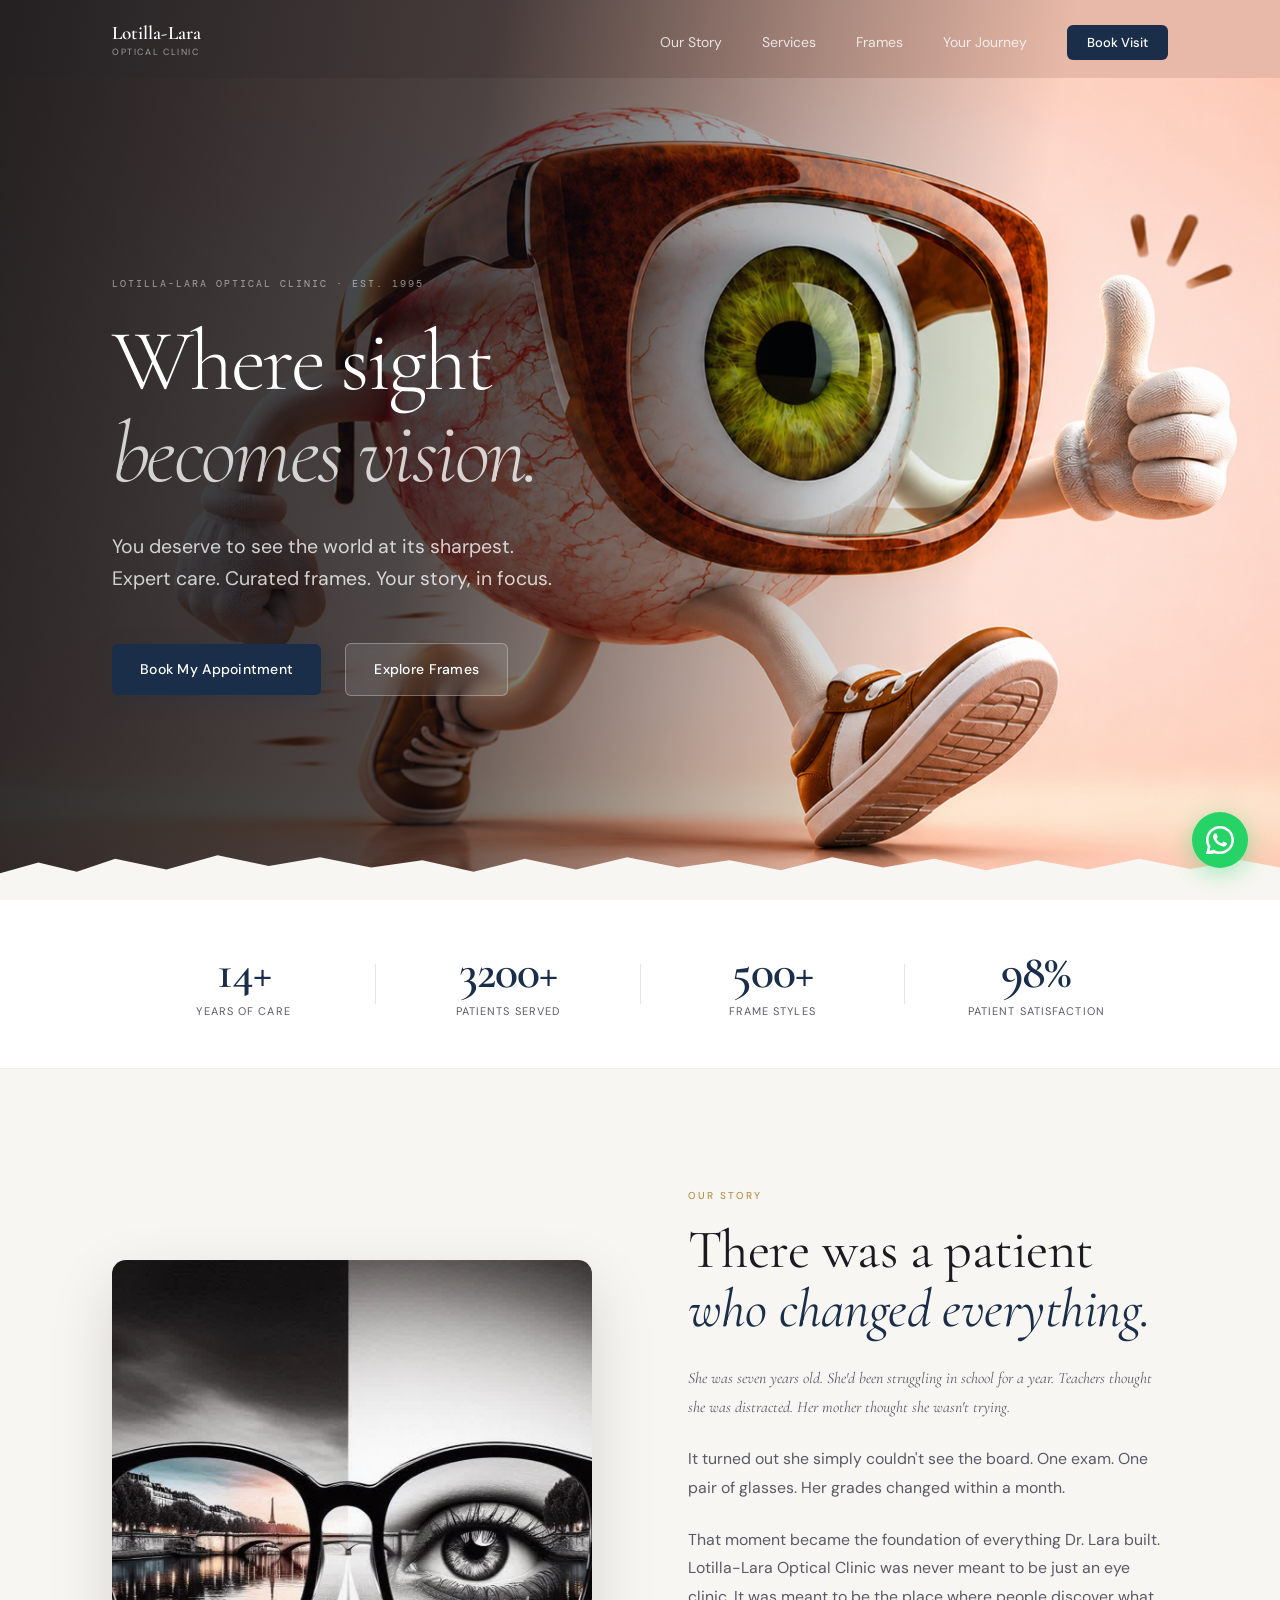
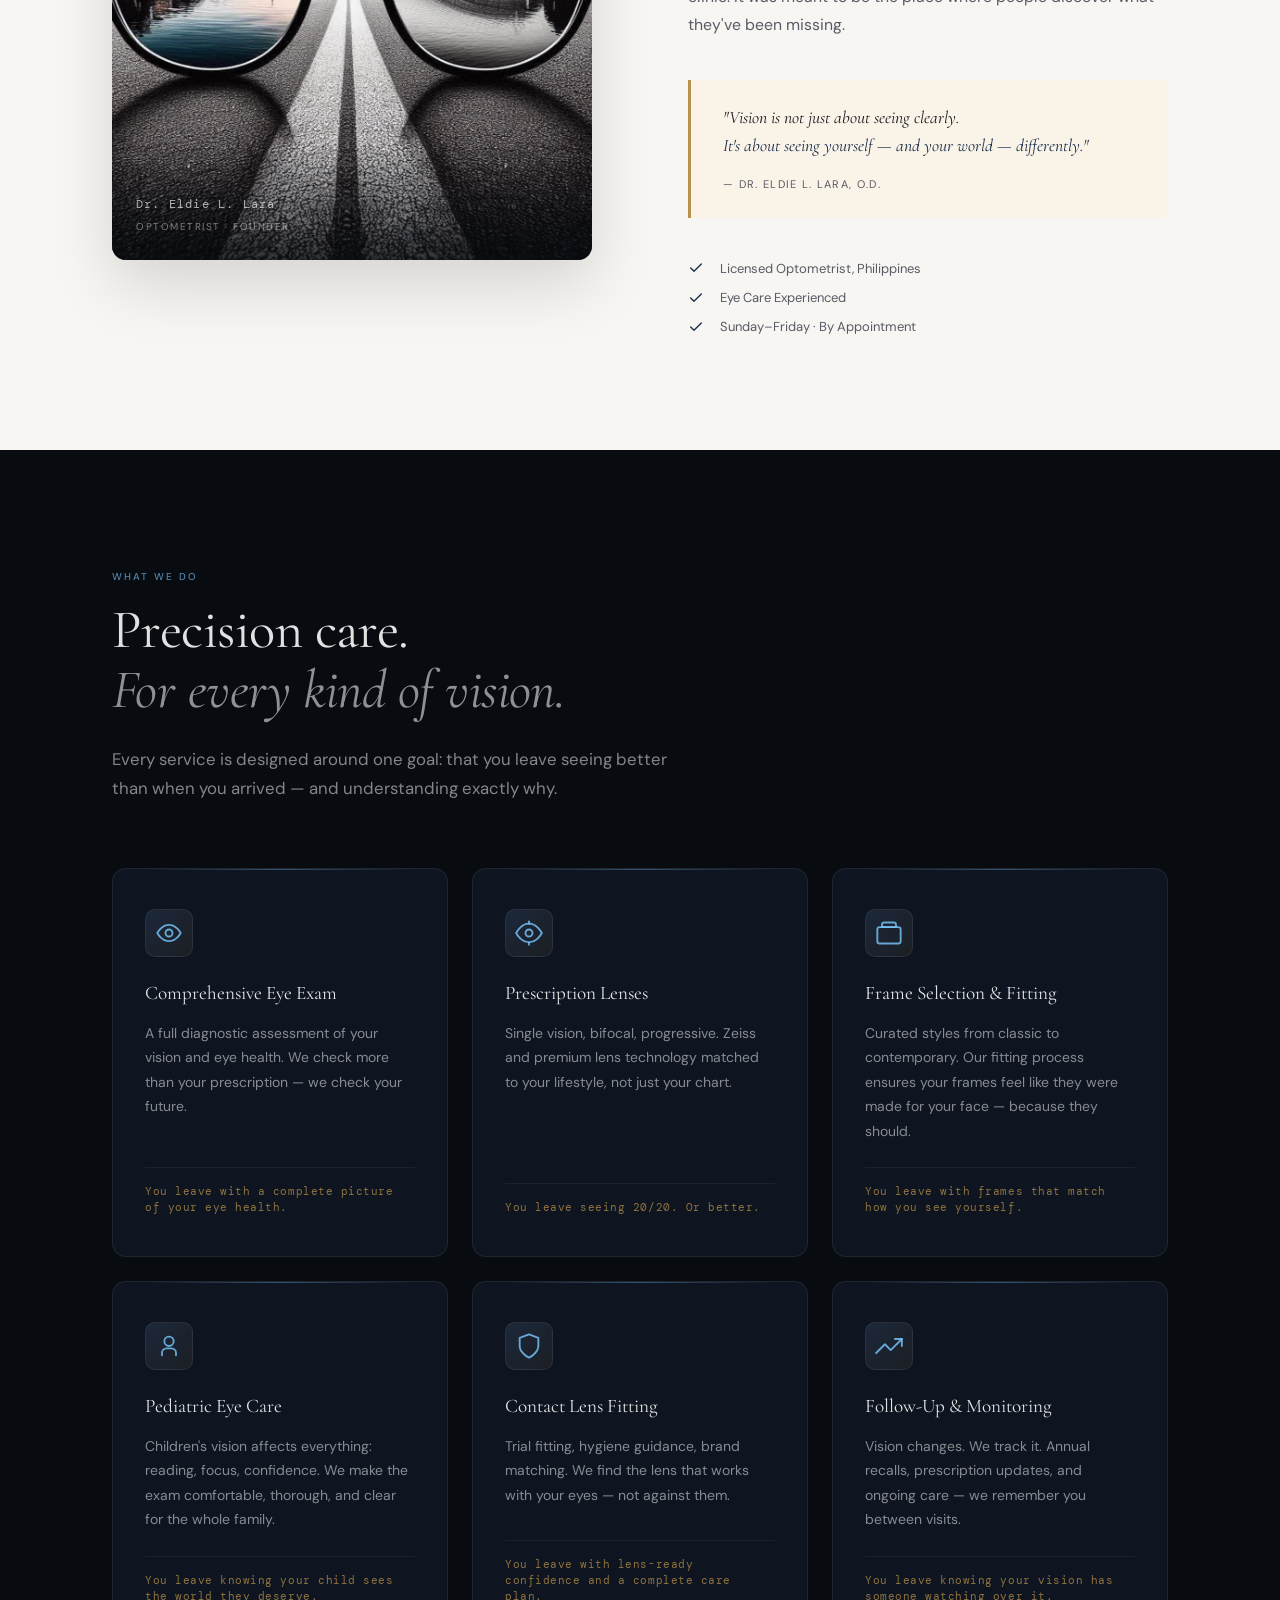
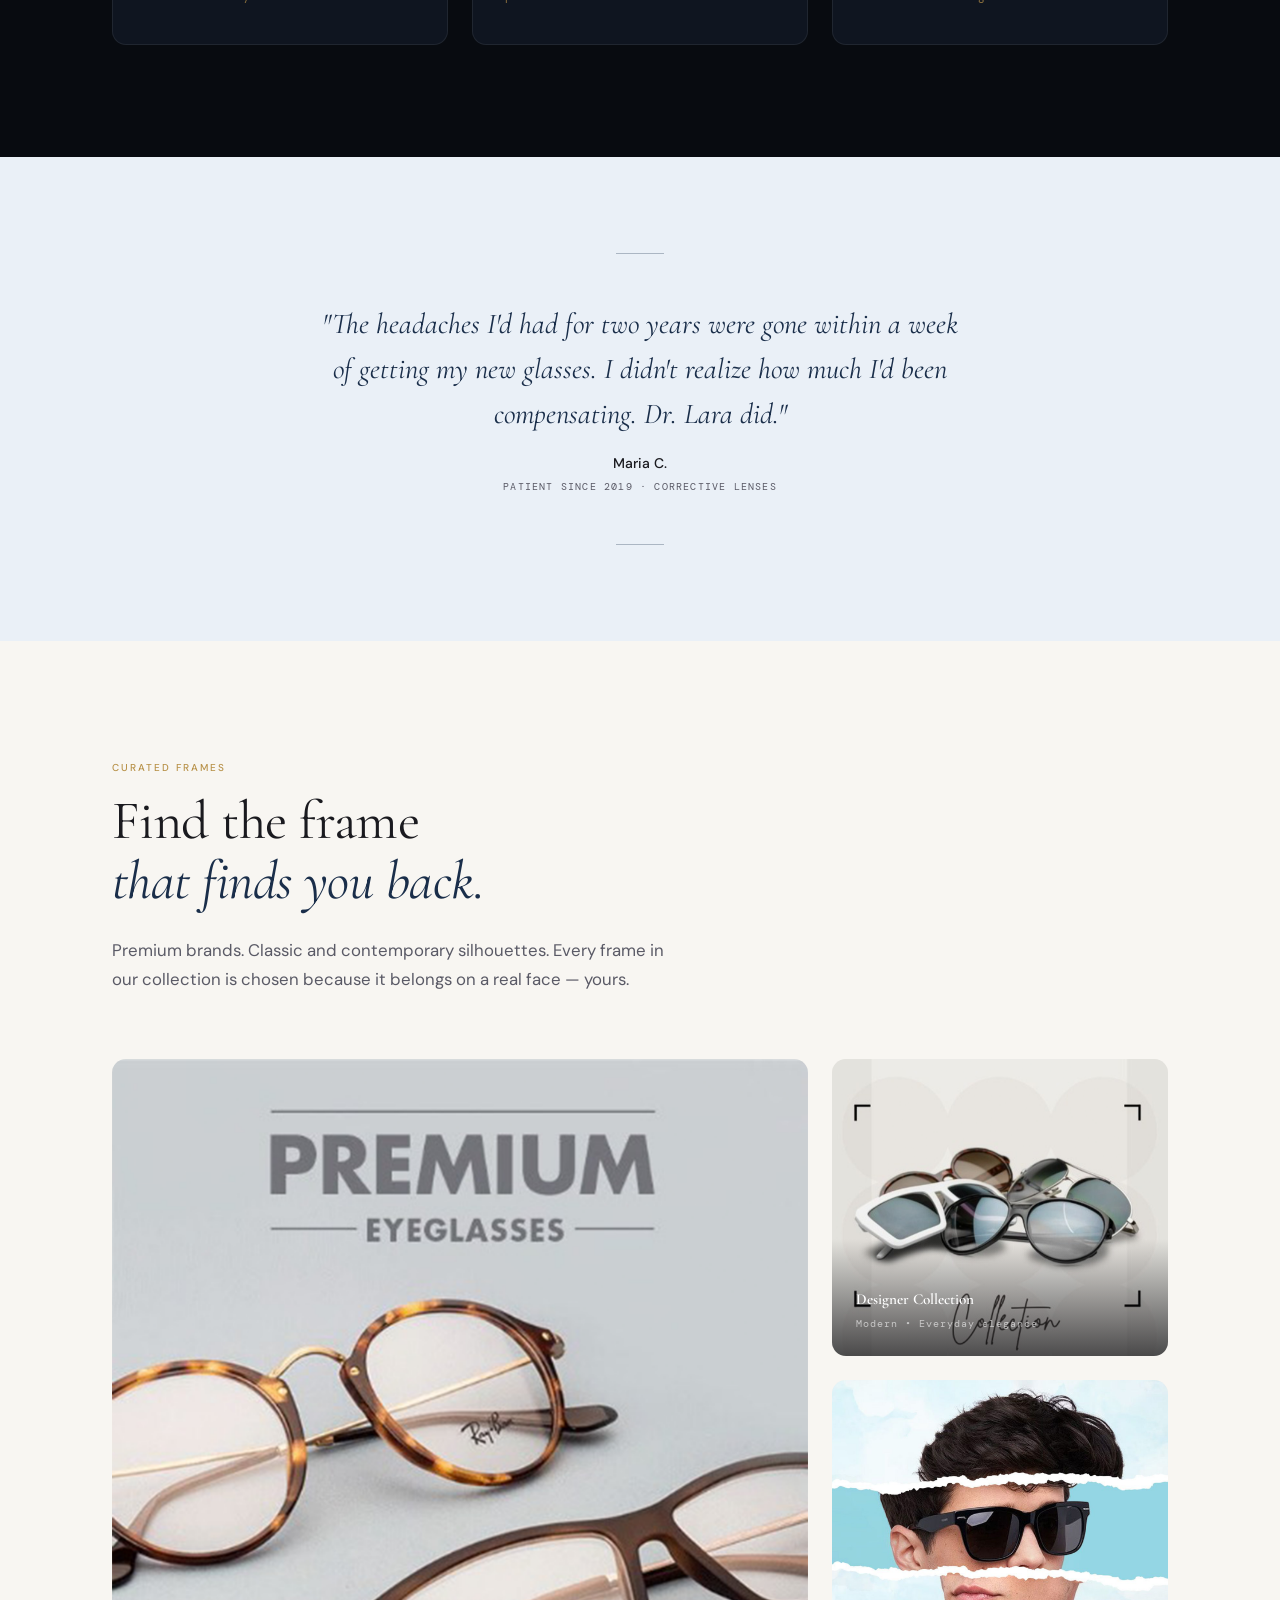
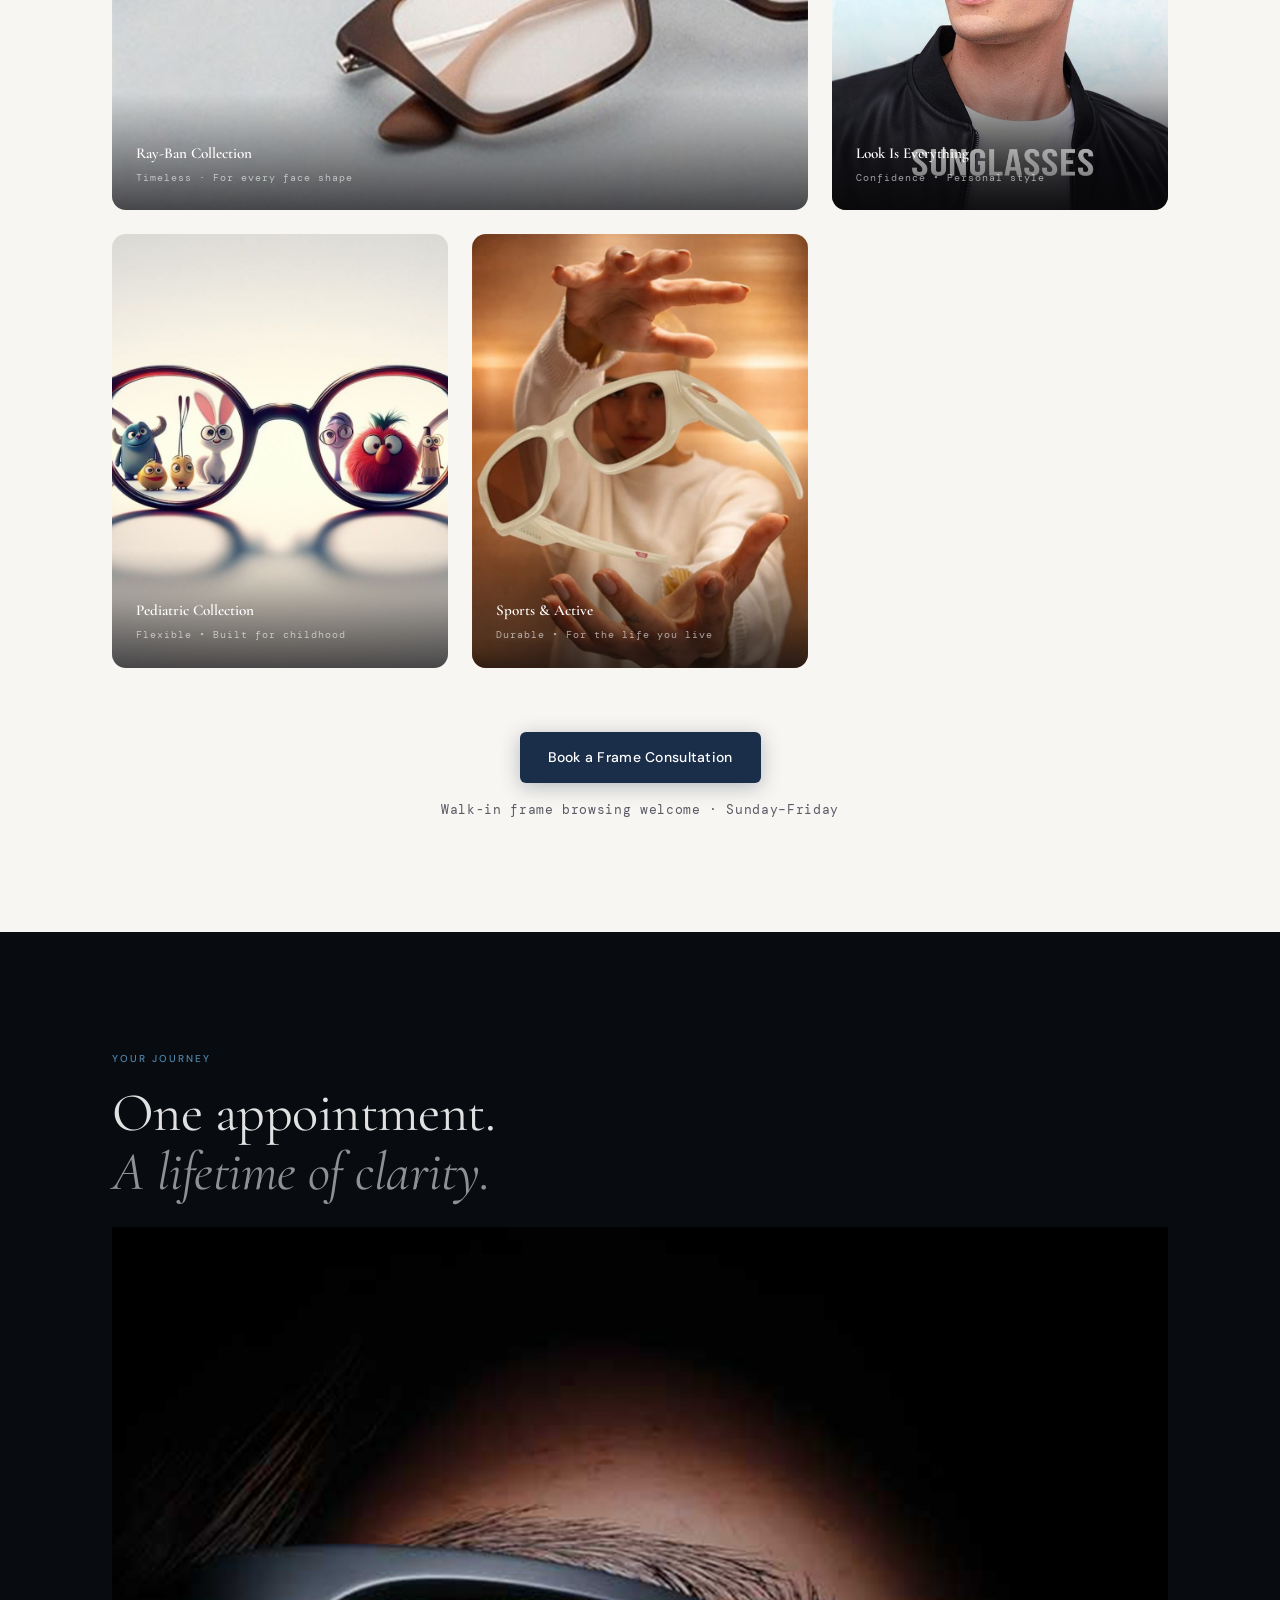
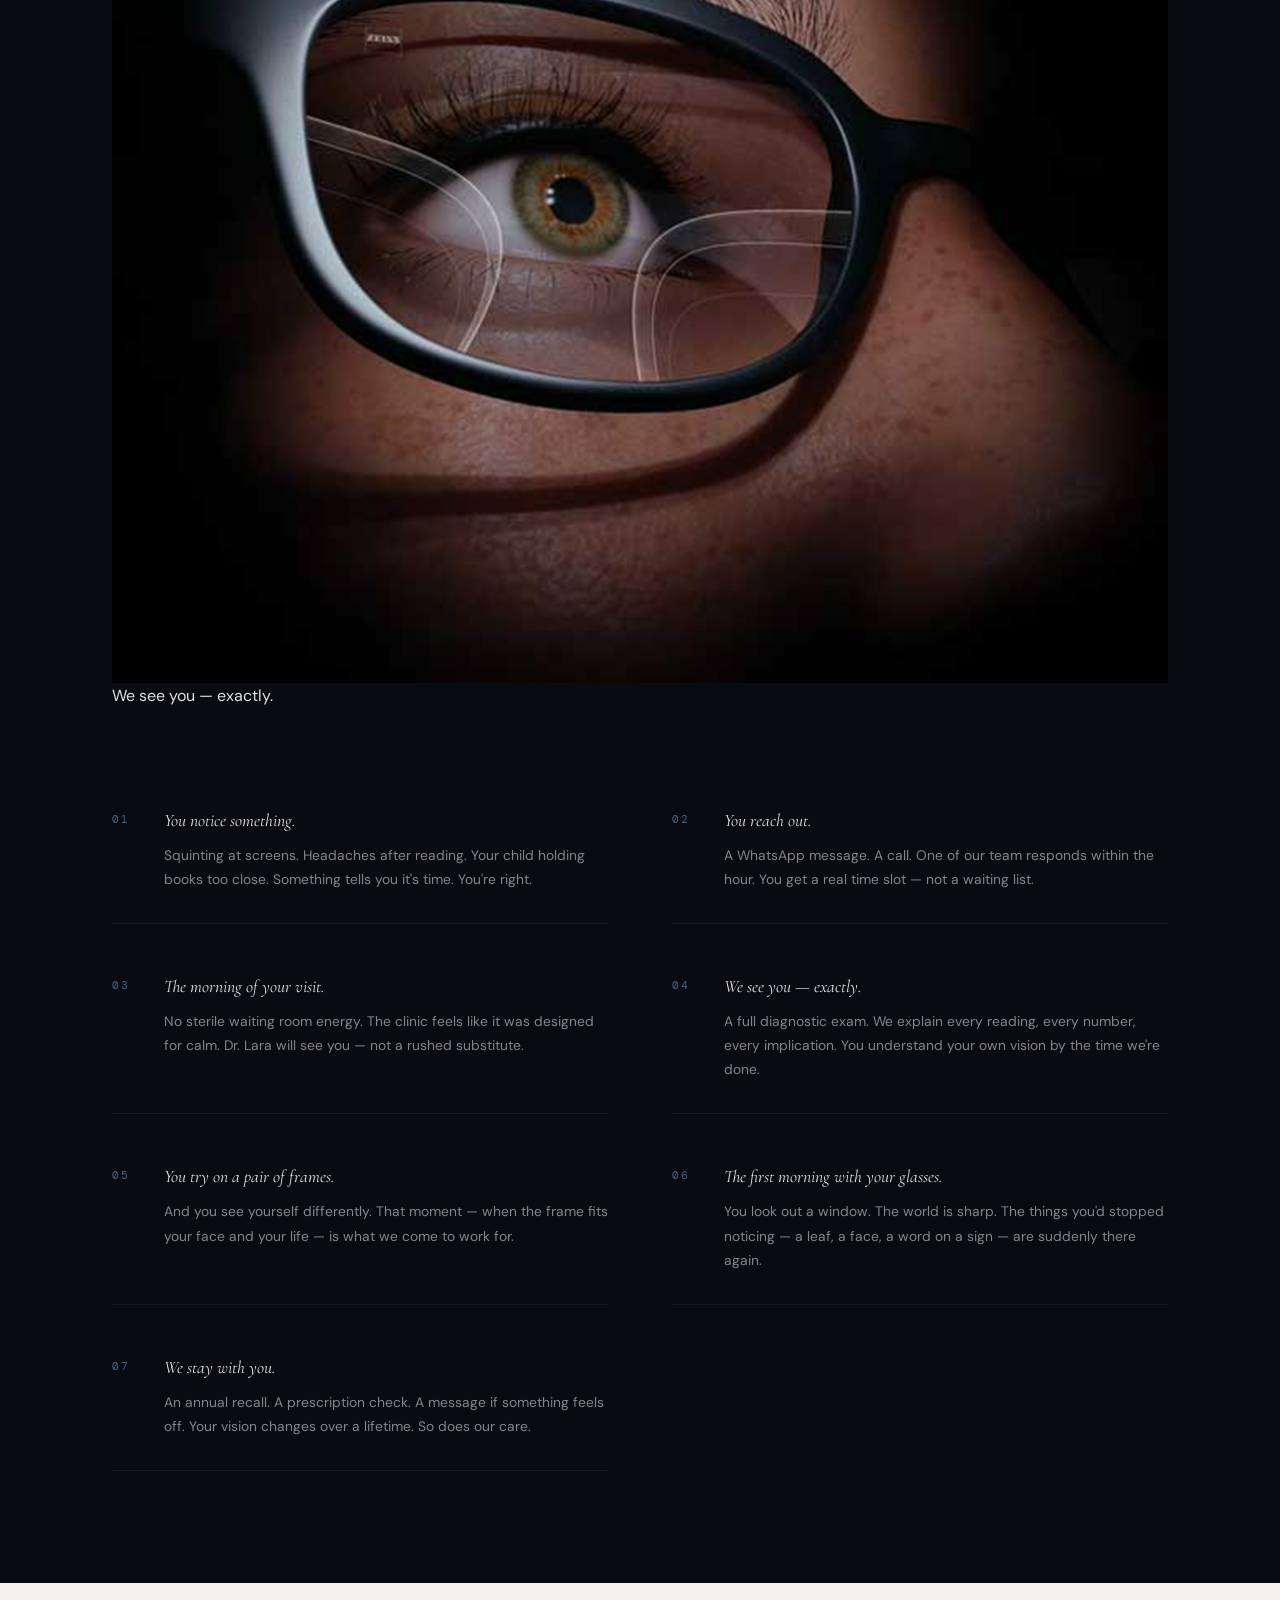
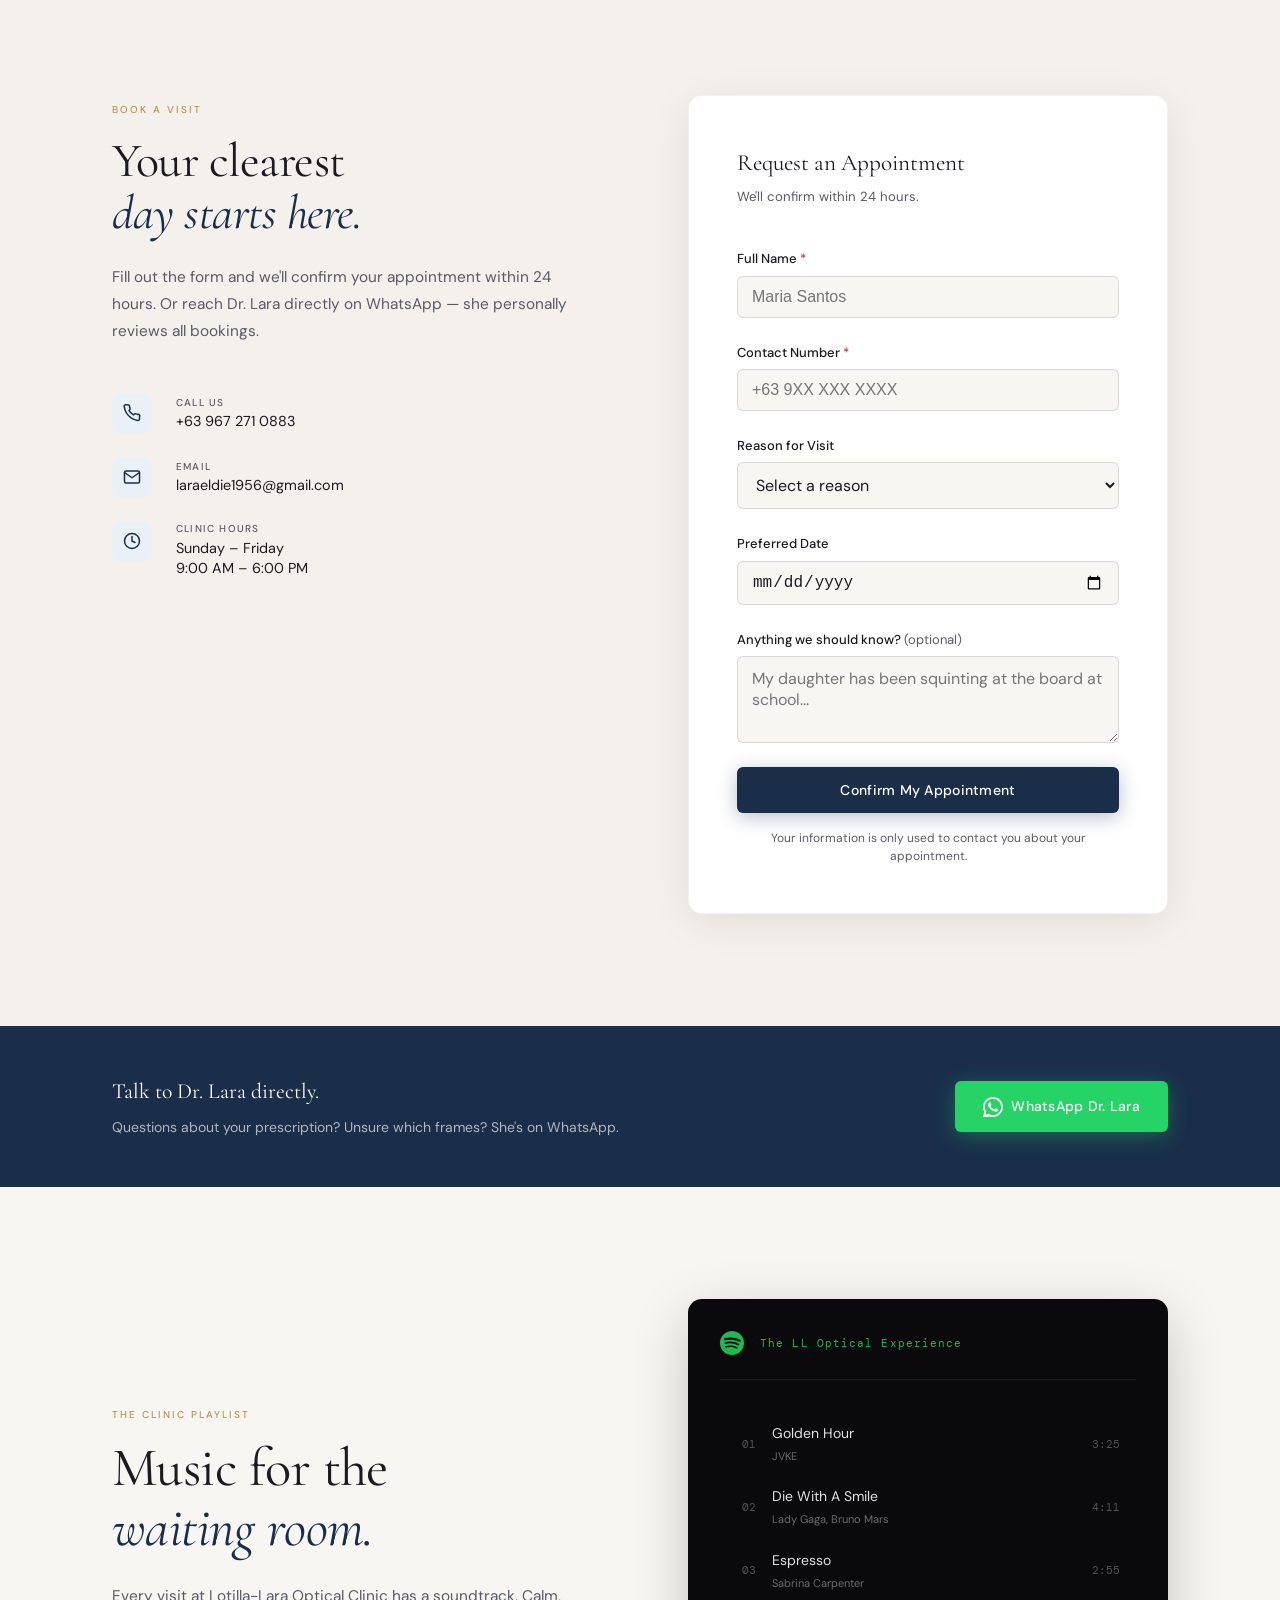
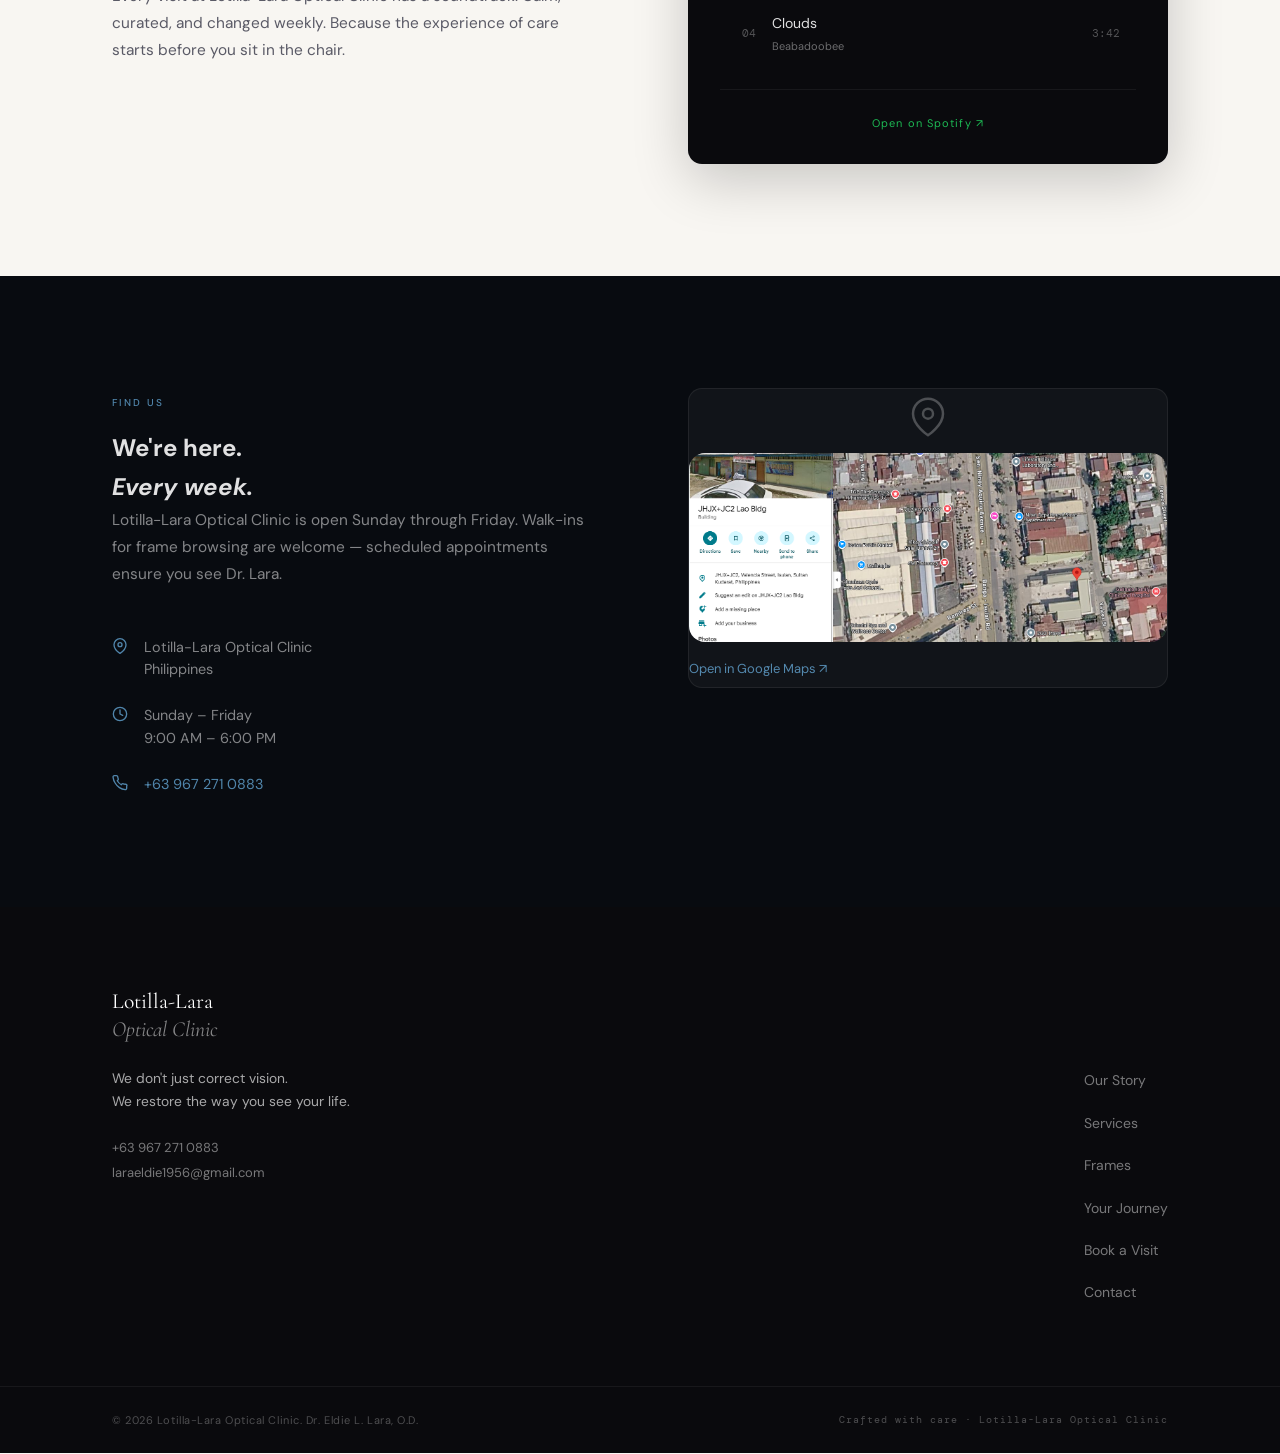
==== commit 6ca73c60: "LL-OPTICALV2 Update Sat 06/27/2026 17:17:55.72" ====
--- a/index.html
+++ b/index.html
@@ -8,7 +8,7 @@
   <link rel="preconnect" href="https://fonts.googleapis.com" />
   <link rel="preconnect" href="https://fonts.gstatic.com" crossorigin />
   <link href="https://fonts.googleapis.com/css2?family=Cormorant+Garamond:ital,wght@0,300;0,400;0,600;1,300;1,400;1,600&family=DM+Sans:ital,opsz,wght@0,9..40,300;0,9..40,400;0,9..40,500;1,9..40,300&family=DM+Mono:wght@400;500&display=swap" rel="stylesheet" />
-  <link rel="stylesheet" href="style.css?v=010" />
+  <link rel="stylesheet" href="style.css?v=013" />
 </head>
 <body>
 
@@ -163,7 +163,7 @@
             </div>
             <div class="credential-badge">
               <svg width="16" height="16" viewBox="0 0 24 24" fill="none" stroke="currentColor" stroke-width="2" stroke-linecap="round" stroke-linejoin="round" aria-hidden="true"><polyline points="20 6 9 17 4 12"/></svg>
-              <span>Pediatric Vision Specialist</span>
+              <span>Eye Care Experienced</span>
             </div>
             <div class="credential-badge">
               <svg width="16" height="16" viewBox="0 0 24 24" fill="none" stroke="currentColor" stroke-width="2" stroke-linecap="round" stroke-linejoin="round" aria-hidden="true"><polyline points="20 6 9 17 4 12"/></svg>
@@ -277,7 +277,10 @@
        FRAMES GALLERY
   ============================================================ -->
   <section class="section frames" id="frames" aria-labelledby="frames-title">
-    <div class="container">
+    <!-- E001: Floating atmosphere layer — injected by JS, aria-hidden -->
+    <div class="frames-atmosphere" id="framesAtmosphere" aria-hidden="true"></div>
+
+    <div class="container frames-container">
       <span class="section-label">Curated Frames</span>
       <h2 class="section-title" id="frames-title">
         Find the frame<br />
@@ -353,7 +356,7 @@
         <a href="#booking" class="btn btn-primary">Book a Frame Consultation</a>
         <p class="frames-note">Walk-in frame browsing welcome · Sunday–Friday</p>
       </div>
-    </div>
+    </div><!-- /.frames-container -->
   </section>
 
     <!-- ============================================================
@@ -759,9 +762,14 @@
 
       <!-- Header -->
       <div class="frame-modal-header">
-        <div>
+        <div class="frame-modal-header-text">
           <p class="frame-modal-label" aria-hidden="true">Curated Frames</p>
           <h3 class="frame-modal-title" id="frameModalTitle">Collection</h3>
+          <!-- E004: Collection identity tag — populated by JS -->
+          <div class="frame-collection-identity" id="frameCollectionIdentity" aria-hidden="true">
+            <span class="frame-identity-tag" id="frameIdentityTag"></span>
+            <span class="frame-identity-desc" id="frameIdentityDesc"></span>
+          </div>
         </div>
         <button class="frame-modal-close glass-btn"
                 id="frameModalClose"
--- a/style.css
+++ b/style.css
@@ -1960,3 +1960,300 @@
   .frame-carousel-arrow--next { right: var(--sp-2); }
   .frame-carousel-counter { display: none; }
 }
+
+
+/* ================================================================
+   IMPLEMENTATION_008B — CURATED FRAMES EXPERIENCE ENHANCEMENT
+   E001 Atmosphere · E002 Glass+ · E003 Infinite · E004 Identity
+   E005 Reveal · E006 Performance guard
+================================================================ */
+
+/* ── E001: FLOATING ATMOSPHERE LAYER ── */
+
+.frames-atmosphere {
+  position: absolute;
+  inset: 0;
+  overflow: hidden;
+  pointer-events: none;
+  z-index: 0;
+}
+
+/* The section needs relative positioning for the atmosphere to anchor */
+.section.frames {
+  position: relative;
+  overflow: hidden;
+}
+
+/* Ensure content sits above atmosphere */
+.frames-container {
+  position: relative;
+  z-index: 1;
+}
+
+/* Individual floating frame image */
+.atm-frame {
+  position: absolute;
+  border-radius: 8px;
+  object-fit: cover;
+  will-change: transform;
+  /* opacity set inline per-floater for varied depths */
+}
+
+/* Six CSS keyframe drift animations — varied paths for organic feel */
+@keyframes atm-drift-a {
+  0%   { transform: translate(0px, 0px) rotate(-2deg); }
+  33%  { transform: translate(12px, -18px) rotate(0deg); }
+  66%  { transform: translate(-8px, -28px) rotate(2deg); }
+  100% { transform: translate(0px, 0px) rotate(-2deg); }
+}
+@keyframes atm-drift-b {
+  0%   { transform: translate(0px, 0px) rotate(3deg); }
+  40%  { transform: translate(-14px, -22px) rotate(1deg); }
+  75%  { transform: translate(10px, -12px) rotate(-1deg); }
+  100% { transform: translate(0px, 0px) rotate(3deg); }
+}
+@keyframes atm-drift-c {
+  0%   { transform: translate(0px, 0px) rotate(-1deg); }
+  50%  { transform: translate(18px, -16px) rotate(2deg); }
+  100% { transform: translate(0px, 0px) rotate(-1deg); }
+}
+@keyframes atm-drift-d {
+  0%   { transform: translate(0px, 0px) rotate(2deg); }
+  45%  { transform: translate(-10px, -24px) rotate(-2deg); }
+  100% { transform: translate(0px, 0px) rotate(2deg); }
+}
+@keyframes atm-drift-e {
+  0%   { transform: translate(0px, 0px) rotate(-3deg); }
+  35%  { transform: translate(16px, -10px) rotate(-1deg); }
+  70%  { transform: translate(-6px, -20px) rotate(1deg); }
+  100% { transform: translate(0px, 0px) rotate(-3deg); }
+}
+@keyframes atm-drift-f {
+  0%   { transform: translate(0px, 0px) rotate(1deg); }
+  60%  { transform: translate(-12px, -14px) rotate(3deg); }
+  100% { transform: translate(0px, 0px) rotate(1deg); }
+}
+
+/* ── E002: ENHANCED GLASS CONTROLS ── */
+
+/* Upgrade close button — larger, stronger specular */
+.frame-modal-close.glass-btn {
+  width: 44px;
+  height: 44px;
+  background: rgba(255,255,255,0.08);
+  border: 1px solid rgba(255,255,255,0.18);
+  box-shadow:
+    0 2px 12px rgba(0,0,0,0.22),
+    inset 0 1px 0 rgba(255,255,255,0.18),
+    inset 0 -1px 0 rgba(0,0,0,0.12);
+}
+.frame-modal-close.glass-btn:hover {
+  background: rgba(255,255,255,0.16);
+  border-color: rgba(255,255,255,0.32);
+  box-shadow:
+    0 8px 24px rgba(0,0,0,0.32),
+    inset 0 1px 0 rgba(255,255,255,0.28),
+    inset 0 -1px 0 rgba(0,0,0,0.12);
+}
+
+/* Arrow buttons — stronger glass, refined sizing */
+.frame-carousel-arrow.glass-btn {
+  width: 50px;
+  height: 50px;
+  background: rgba(255,255,255,0.09);
+  border: 1px solid rgba(255,255,255,0.16);
+  box-shadow:
+    0 4px 16px rgba(0,0,0,0.28),
+    inset 0 1px 0 rgba(255,255,255,0.20),
+    inset 0 -1px 0 rgba(0,0,0,0.10);
+}
+.frame-carousel-arrow.glass-btn:hover {
+  background: rgba(255,255,255,0.17);
+  border-color: rgba(255,255,255,0.30);
+  transform: translateY(-1px) scale(1.04);
+  box-shadow:
+    0 10px 28px rgba(0,0,0,0.36),
+    inset 0 1px 0 rgba(255,255,255,0.28);
+}
+.frame-carousel-arrow.glass-btn:active {
+  transform: scale(0.96);
+}
+
+/* ── E003: INFINITE CAROUSEL — clone support ── */
+/* Clone slides get same styling as real slides */
+.frame-carousel-slide--clone {
+  flex: 0 0 100%;
+  width: 100%;
+  display: flex;
+  align-items: center;
+  justify-content: center;
+  min-height: 340px;
+  max-height: 62vh;
+  pointer-events: none; /* clones are visual only */
+}
+.frame-carousel-slide--clone img {
+  width: 100%;
+  height: 100%;
+  object-fit: contain;
+  max-height: 62vh;
+  display: block;
+}
+
+/* Disable transition during clone jump (class toggled by JS) */
+.frame-carousel-track.no-transition {
+  transition: none !important;
+}
+
+/* ── E004: COLLECTION IDENTITY ── */
+
+.frame-modal-header-text {
+  display: flex;
+  flex-direction: column;
+  gap: 4px;
+}
+
+.frame-collection-identity {
+  display: flex;
+  align-items: center;
+  gap: 8px;
+  margin-top: 6px;
+  opacity: 0;
+  transform: translateY(6px);
+  animation: identity-appear 0.5s 0.25s var(--ease) forwards;
+}
+
+@keyframes identity-appear {
+  to { opacity: 1; transform: translateY(0); }
+}
+
+.frame-identity-tag {
+  font-family: var(--font-mono);
+  font-size: 9px;
+  letter-spacing: 0.14em;
+  text-transform: uppercase;
+  padding: 3px 10px;
+  border-radius: 100px;
+  border: 1px solid;
+  /* color set via inline CSS variable --id-color from JS */
+  color: var(--id-color, var(--gold));
+  border-color: var(--id-color, var(--gold));
+  background: rgba(255,255,255,0.04);
+  white-space: nowrap;
+}
+
+.frame-identity-desc {
+  font-family: var(--font-mono);
+  font-size: 9px;
+  letter-spacing: 0.08em;
+  color: rgba(255,255,255,0.38);
+  white-space: nowrap;
+}
+
+/* Reset animation when modal re-opens (JS adds/removes class) */
+.frame-collection-identity.identity-reset {
+  animation: none;
+  opacity: 0;
+  transform: translateY(6px);
+}
+
+/* ── E005: PREMIUM REVEAL MOMENT ── */
+
+/* Panel entrance — deeper, more cinematic */
+.frame-modal-panel {
+  transform: translateY(32px) scale(0.96);
+  transition:
+    transform 0.42s cubic-bezier(0.16, 1, 0.3, 1),
+    opacity 0.32s var(--ease);
+  opacity: 0;
+}
+.frame-modal.is-open .frame-modal-panel {
+  transform: translateY(0) scale(1);
+  opacity: 1;
+}
+
+/* First slide reveal — scale + fade in when modal opens */
+@keyframes slide-reveal {
+  from {
+    opacity: 0;
+    transform: scale(0.97);
+  }
+  to {
+    opacity: 1;
+    transform: scale(1);
+  }
+}
+
+/* Applied by JS on first slide when modal opens */
+.frame-carousel-slide.is-revealing img {
+  animation: slide-reveal 0.55s cubic-bezier(0.16, 1, 0.3, 1) forwards;
+}
+
+/* Backdrop — extra depth */
+.frame-modal-backdrop {
+  background: rgba(6, 8, 12, 0.90);
+  backdrop-filter: blur(18px) saturate(0.7);
+  -webkit-backdrop-filter: blur(18px) saturate(0.7);
+}
+
+/* ── E006: PERFORMANCE / REDUCED MOTION GUARD ── */
+
+@media (prefers-reduced-motion: reduce) {
+  .atm-frame {
+    animation: none !important;
+    opacity: 0.04 !important; /* still visible, just static */
+  }
+  .frame-collection-identity {
+    animation: none !important;
+    opacity: 1 !important;
+    transform: none !important;
+  }
+  .frame-carousel-slide.is-revealing img {
+    animation: none !important;
+  }
+  .frame-modal-panel {
+    transition: opacity 0.2s var(--ease) !important;
+    transform: none !important;
+  }
+  .frame-modal.is-open .frame-modal-panel {
+    transform: none !important;
+  }
+}
+
+/* Mobile sheet adjustments carried over from 008 — atmosphere hidden on small screens */
+@media (max-width: 480px) {
+  .frames-atmosphere {
+    display: none; /* avoid perf cost on low-end phones */
+  }
+  .frame-carousel-arrow.glass-btn {
+    width: 38px;
+    height: 38px;
+  }
+  .frame-collection-identity {
+    flex-wrap: wrap;
+  }
+}
+
+
+/* ================================================================
+   IMPLEMENTATION_009 — Operations Layer
+   Booking form submission state only.
+   Admin dashboard styles live in admin.html (self-contained).
+================================================================ */
+
+/* Submission loading state */
+#bookingForm .btn-primary:disabled {
+  opacity: 0.65;
+  cursor: not-allowed;
+  transform: none;
+}
+
+/* GAS status indicator — shown only in dev when endpoint not set */
+.gas-notice {
+  display: none; /* hidden in production */
+  font-size: 11px;
+  color: #B8924A;
+  text-align: center;
+  padding: 6px 0 0;
+  font-family: var(--font-mono);
+  letter-spacing: 0.06em;
+}
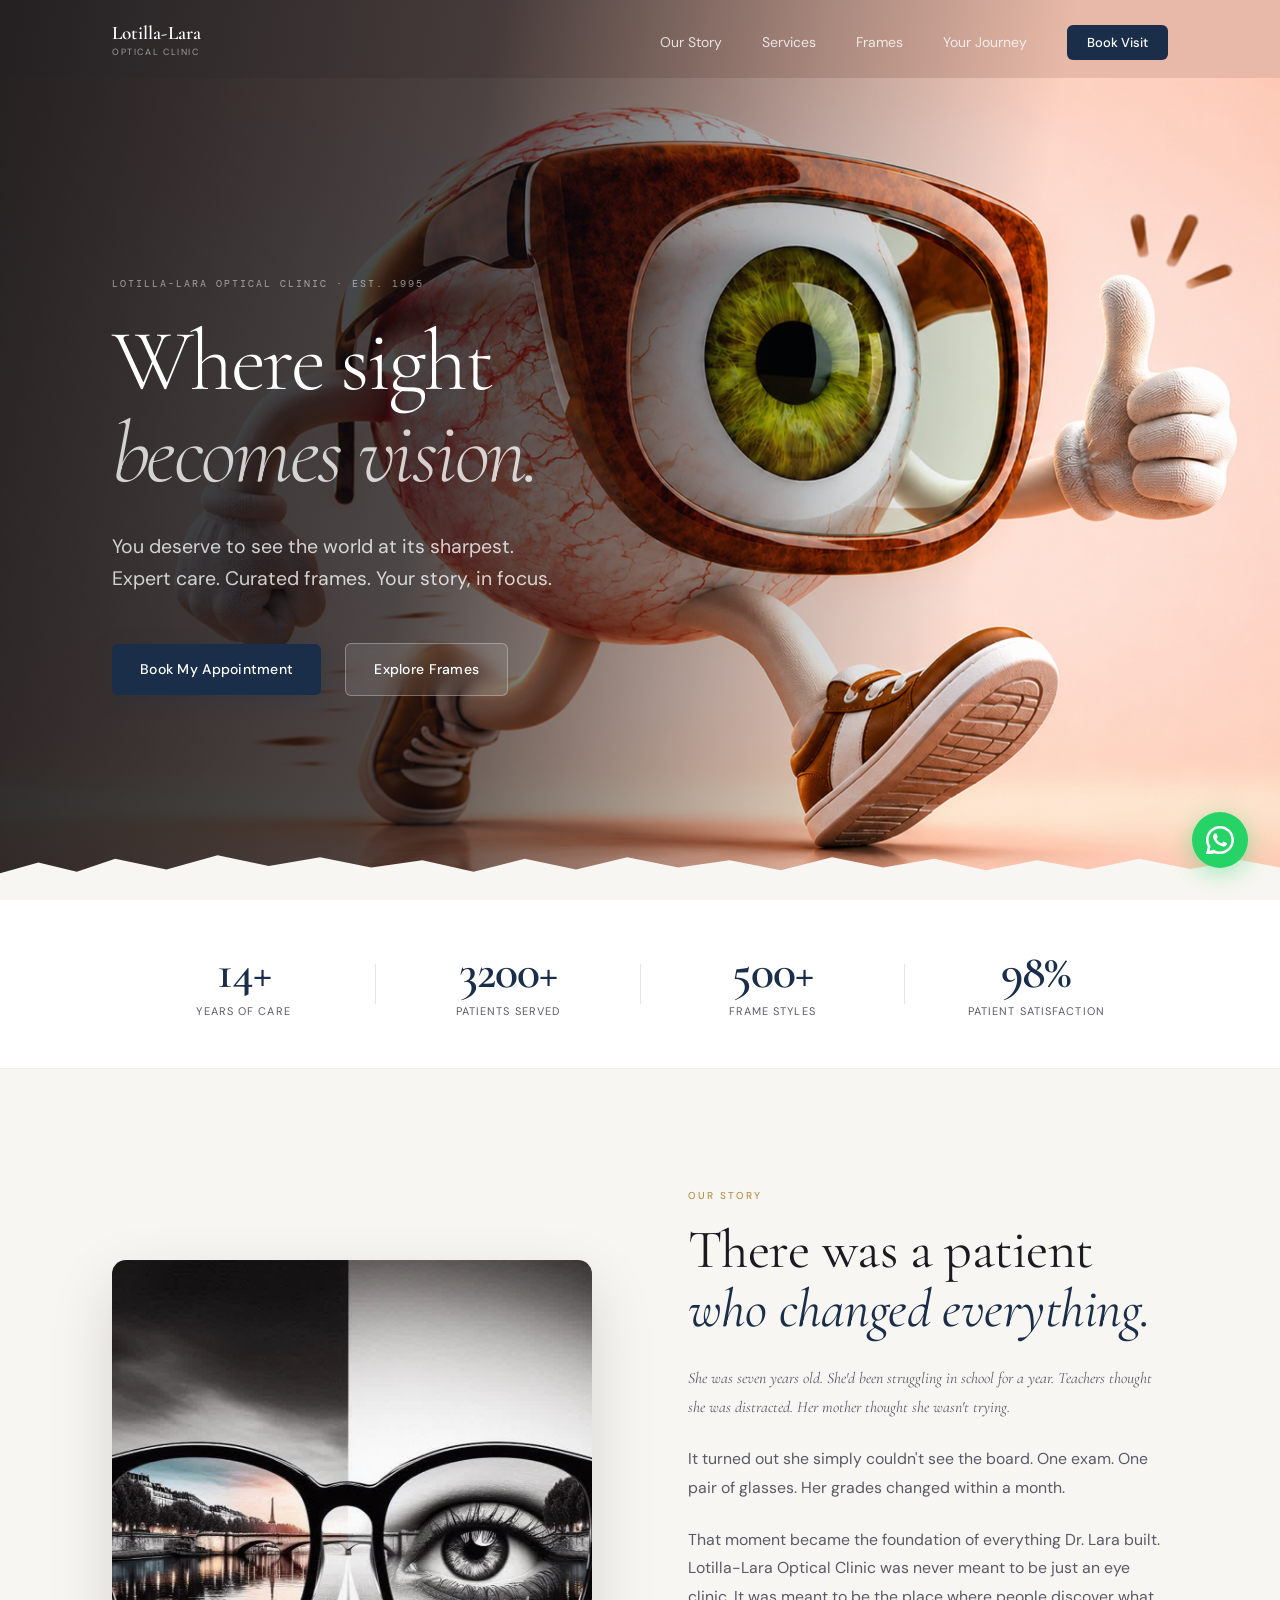
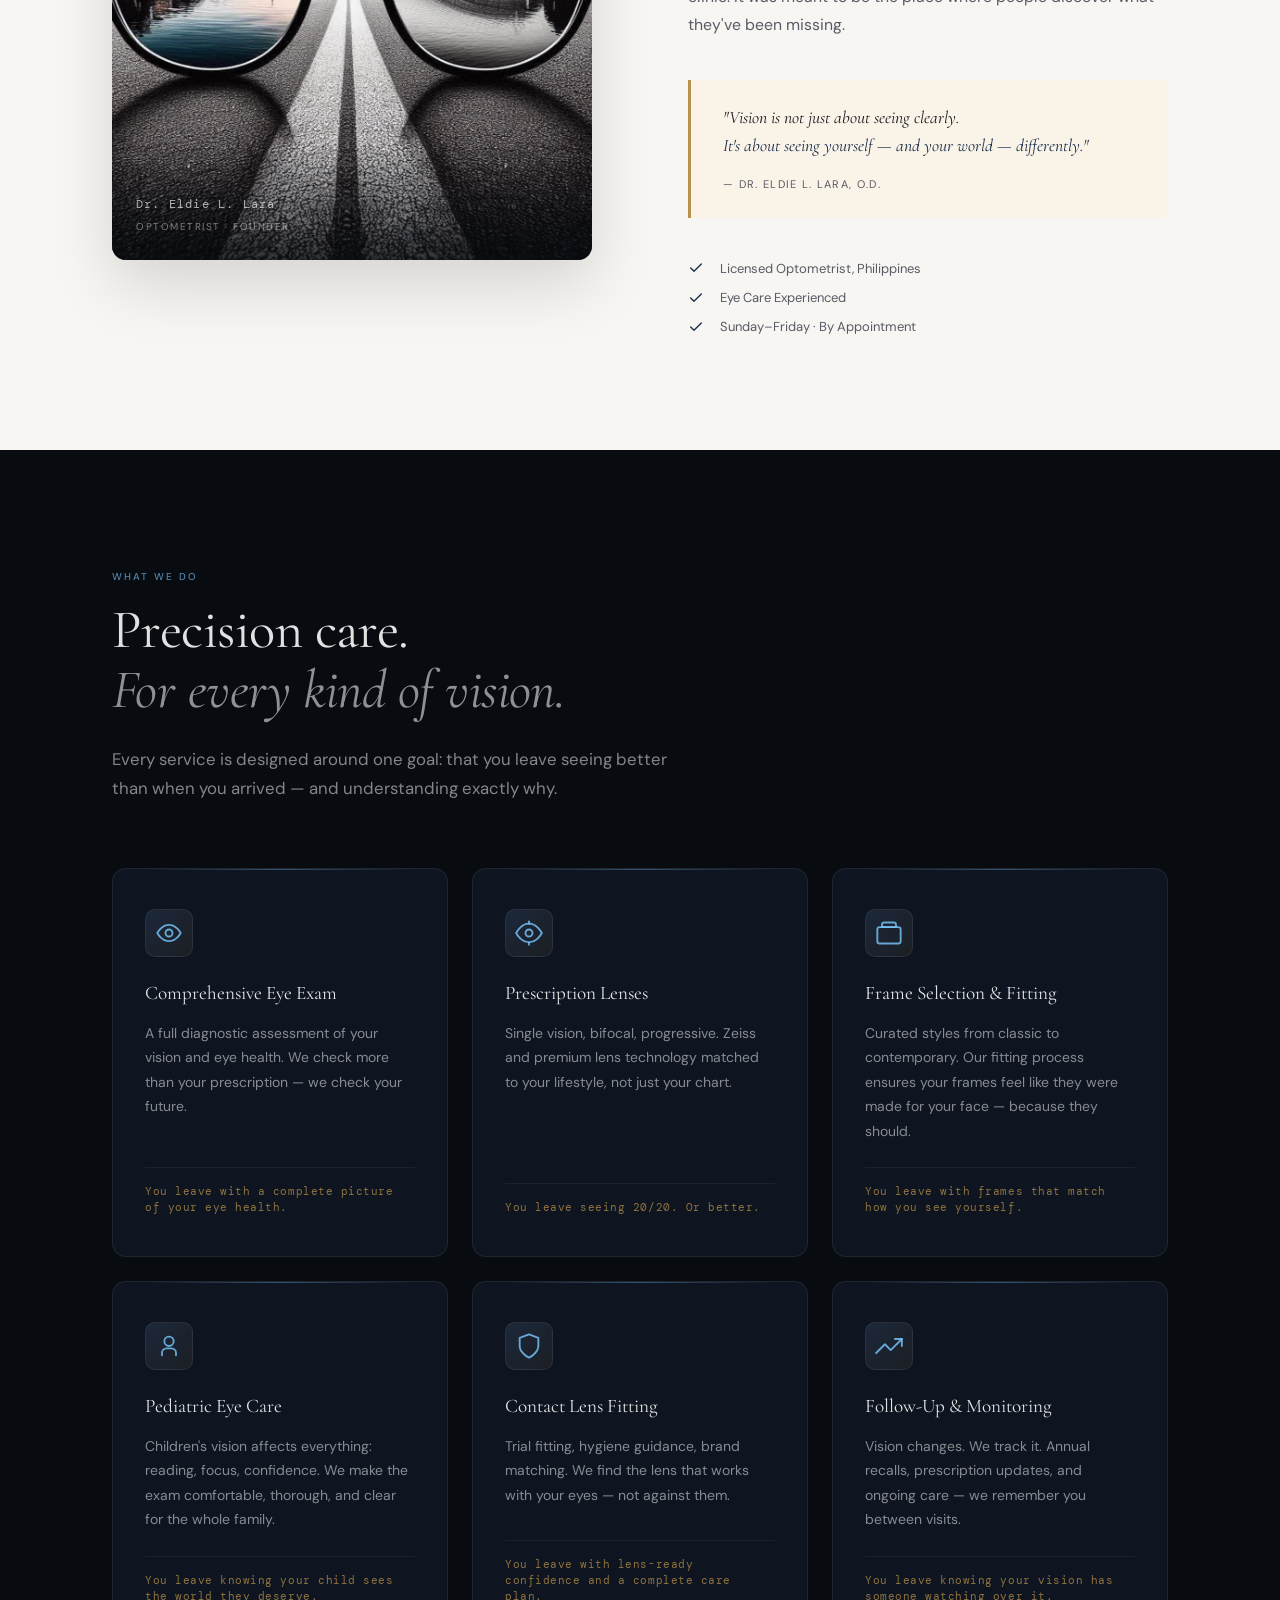
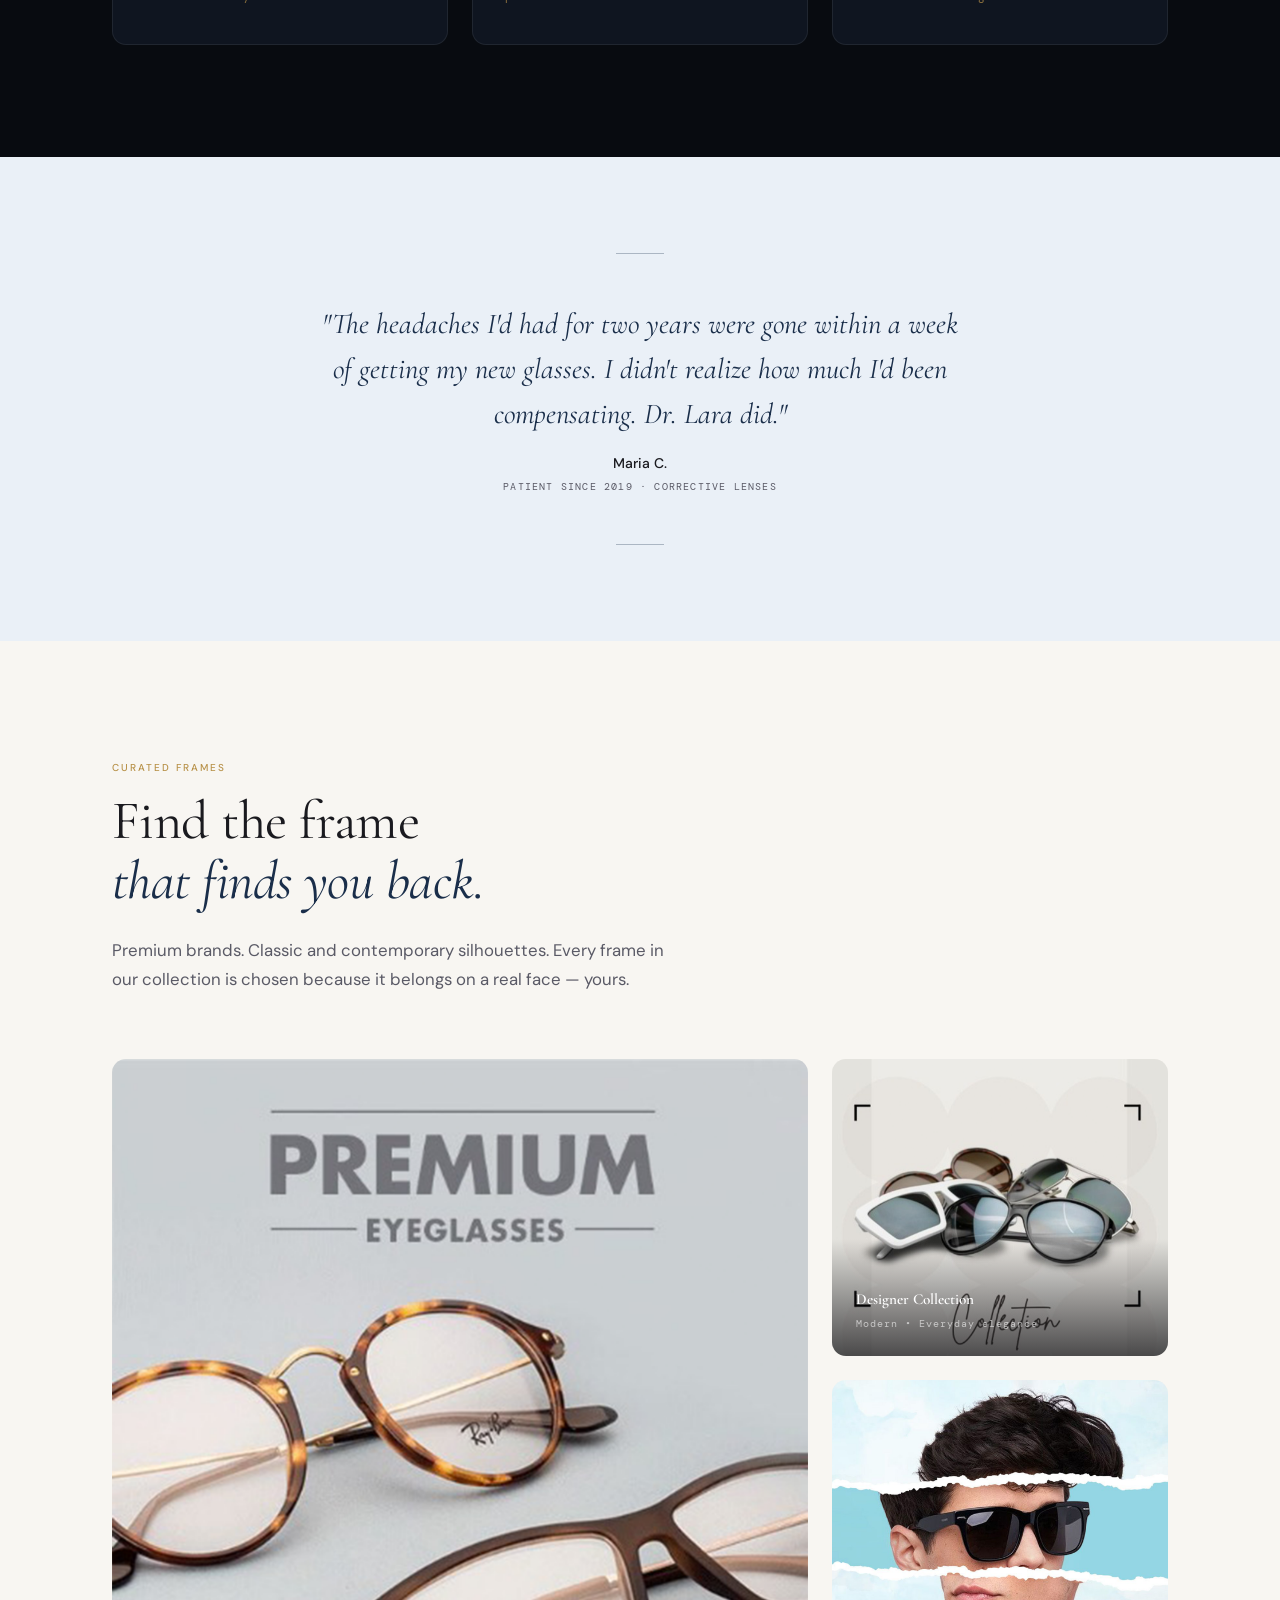
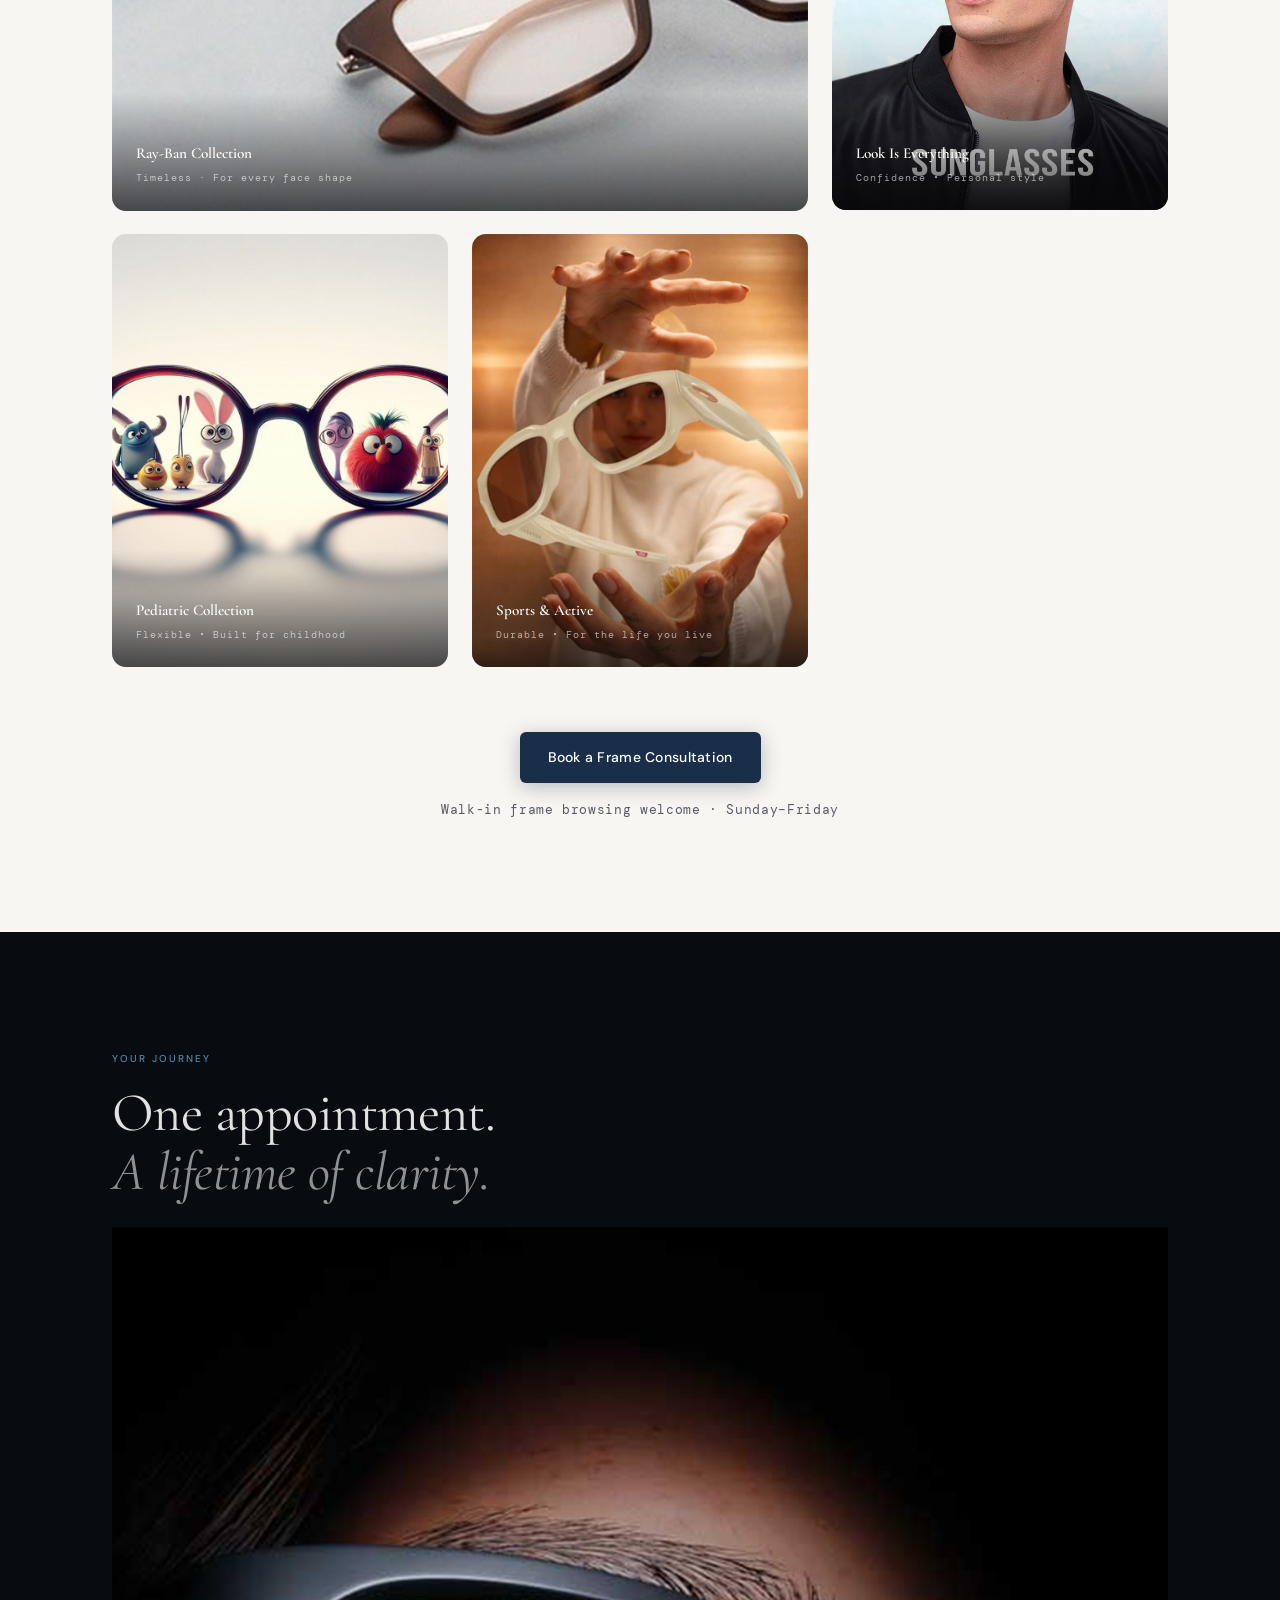
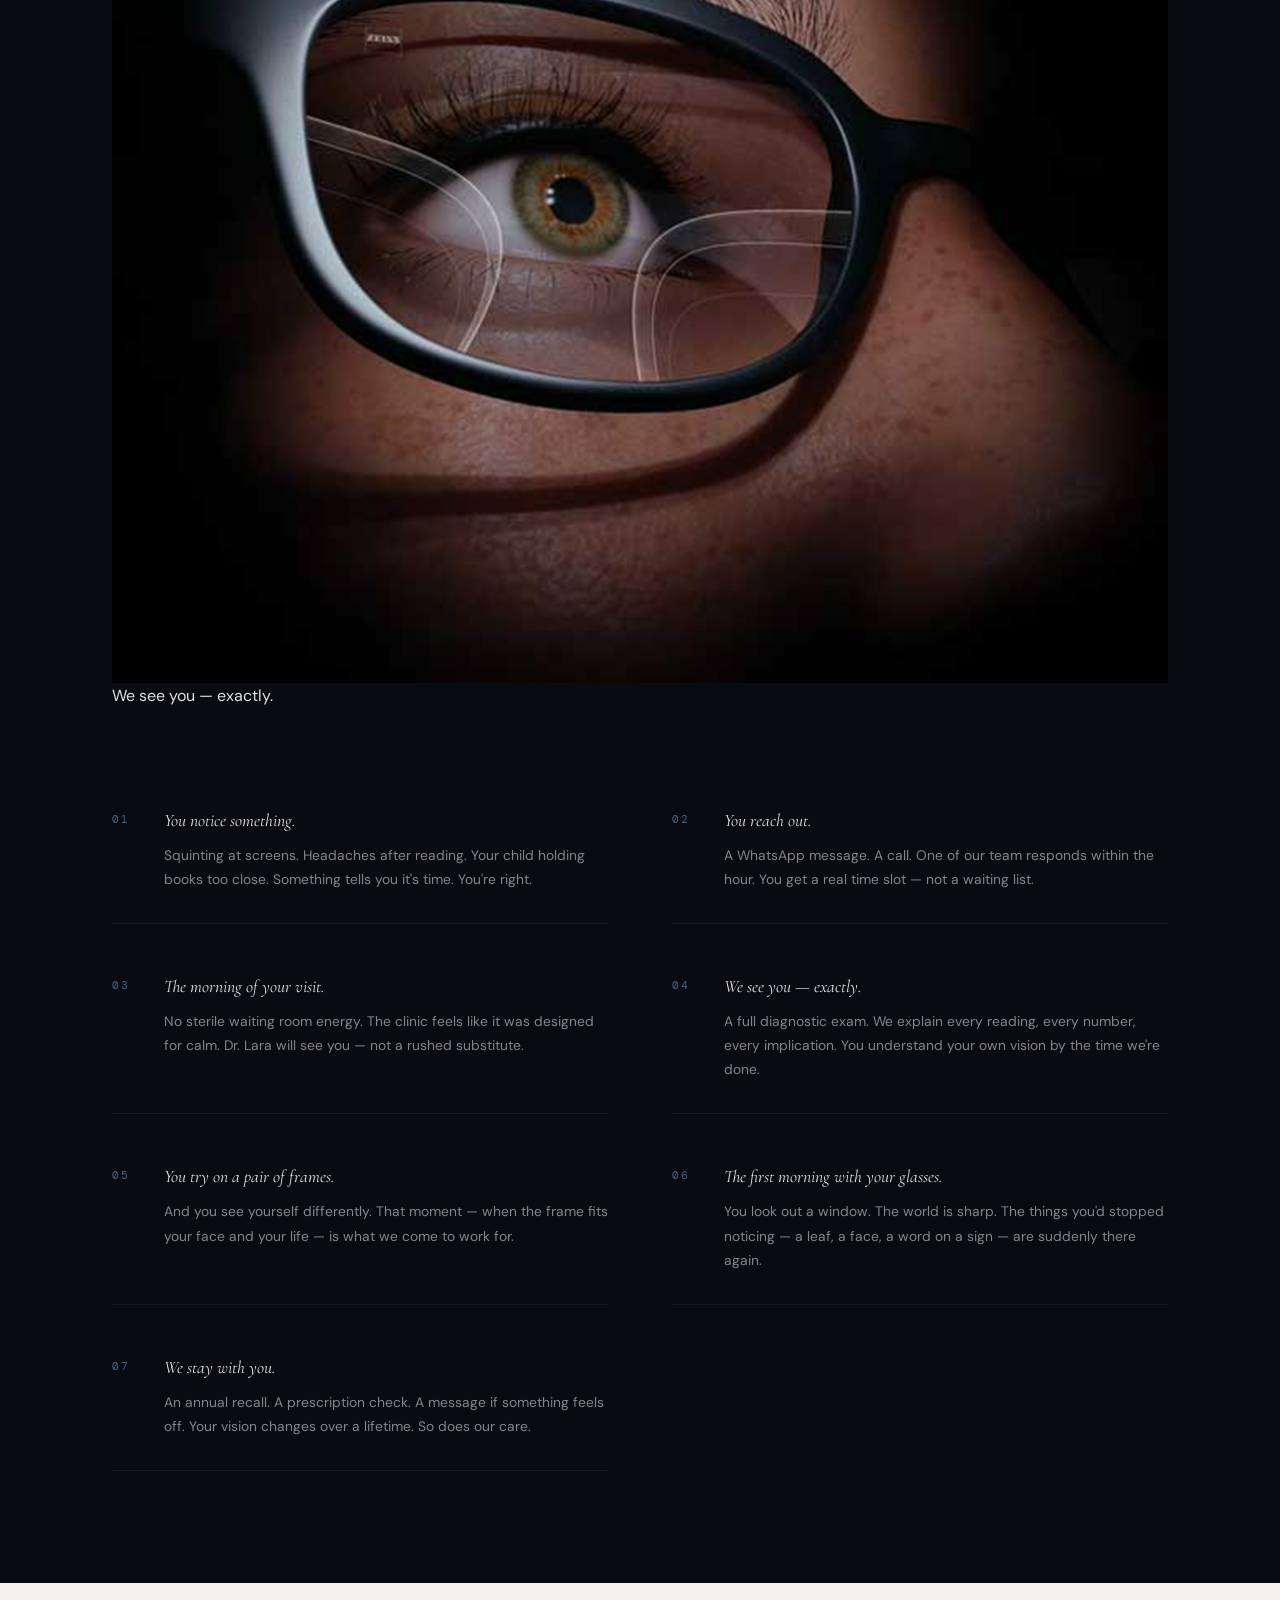
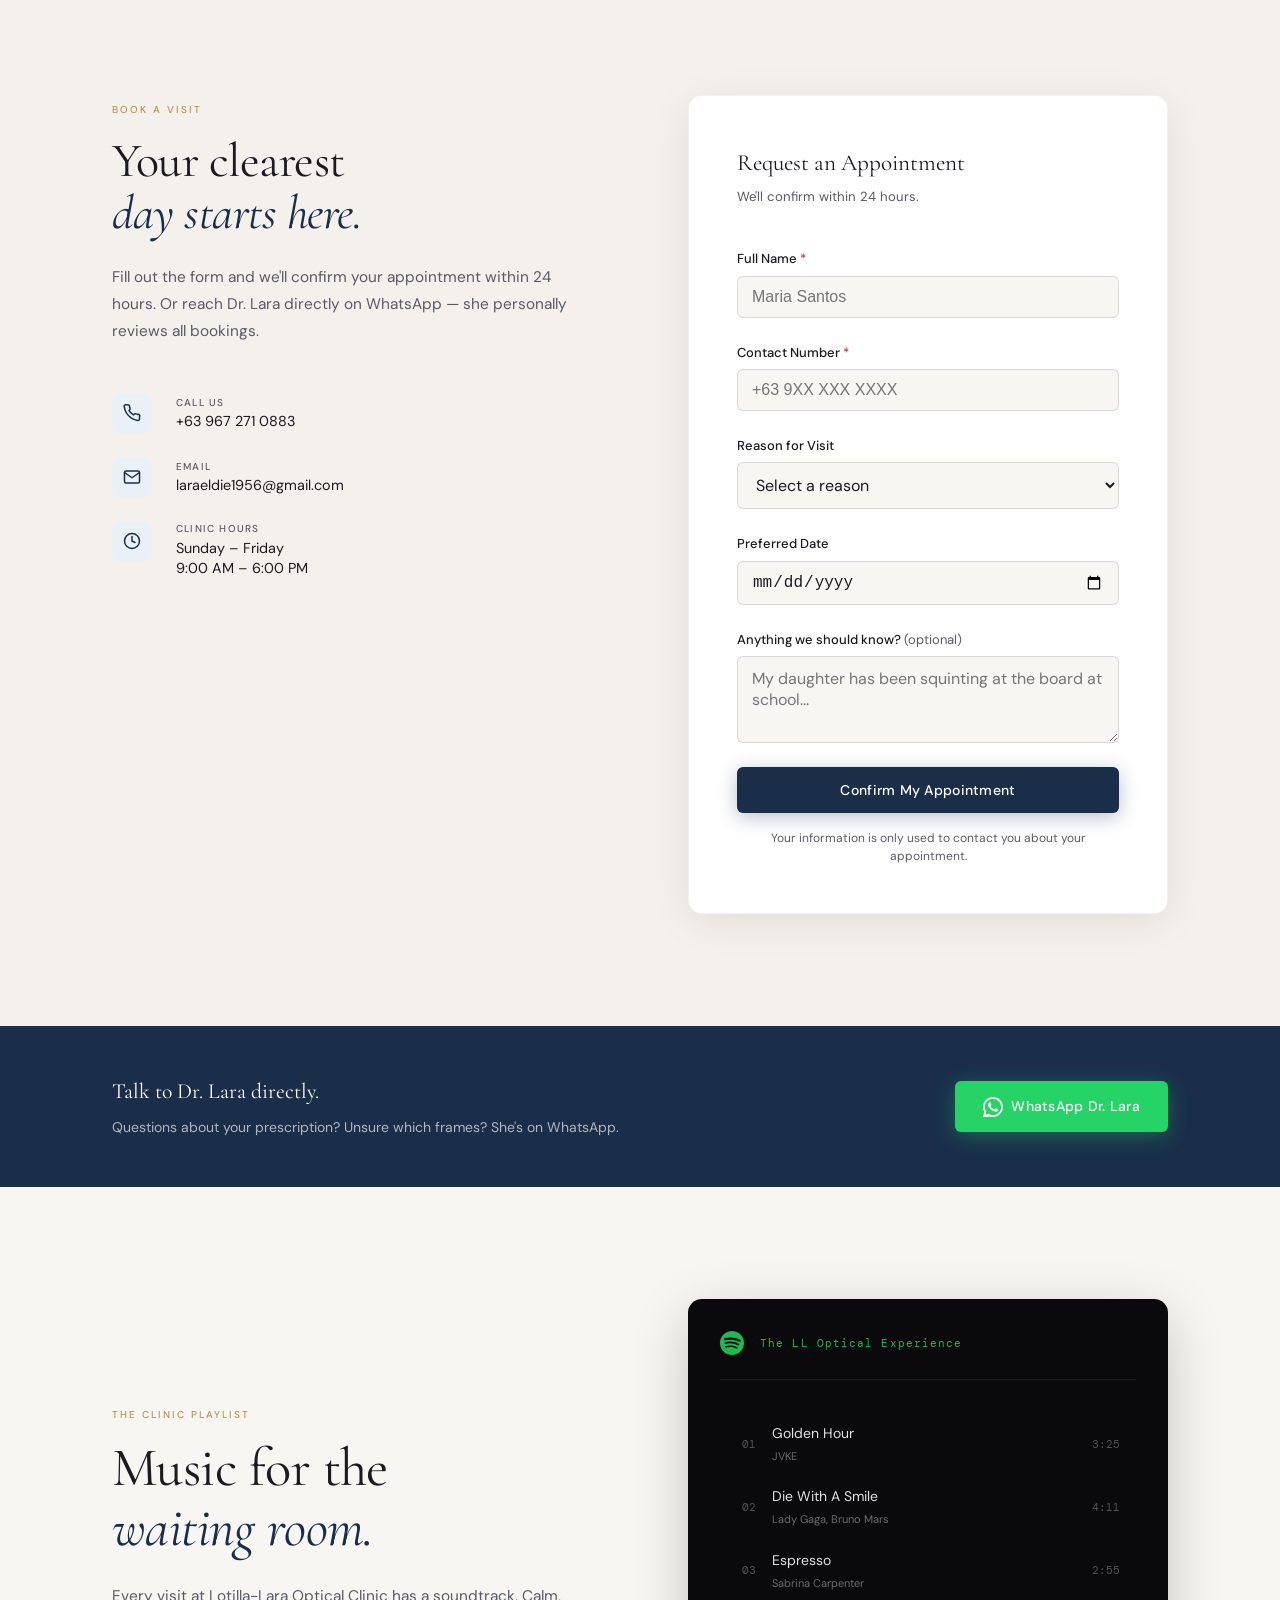
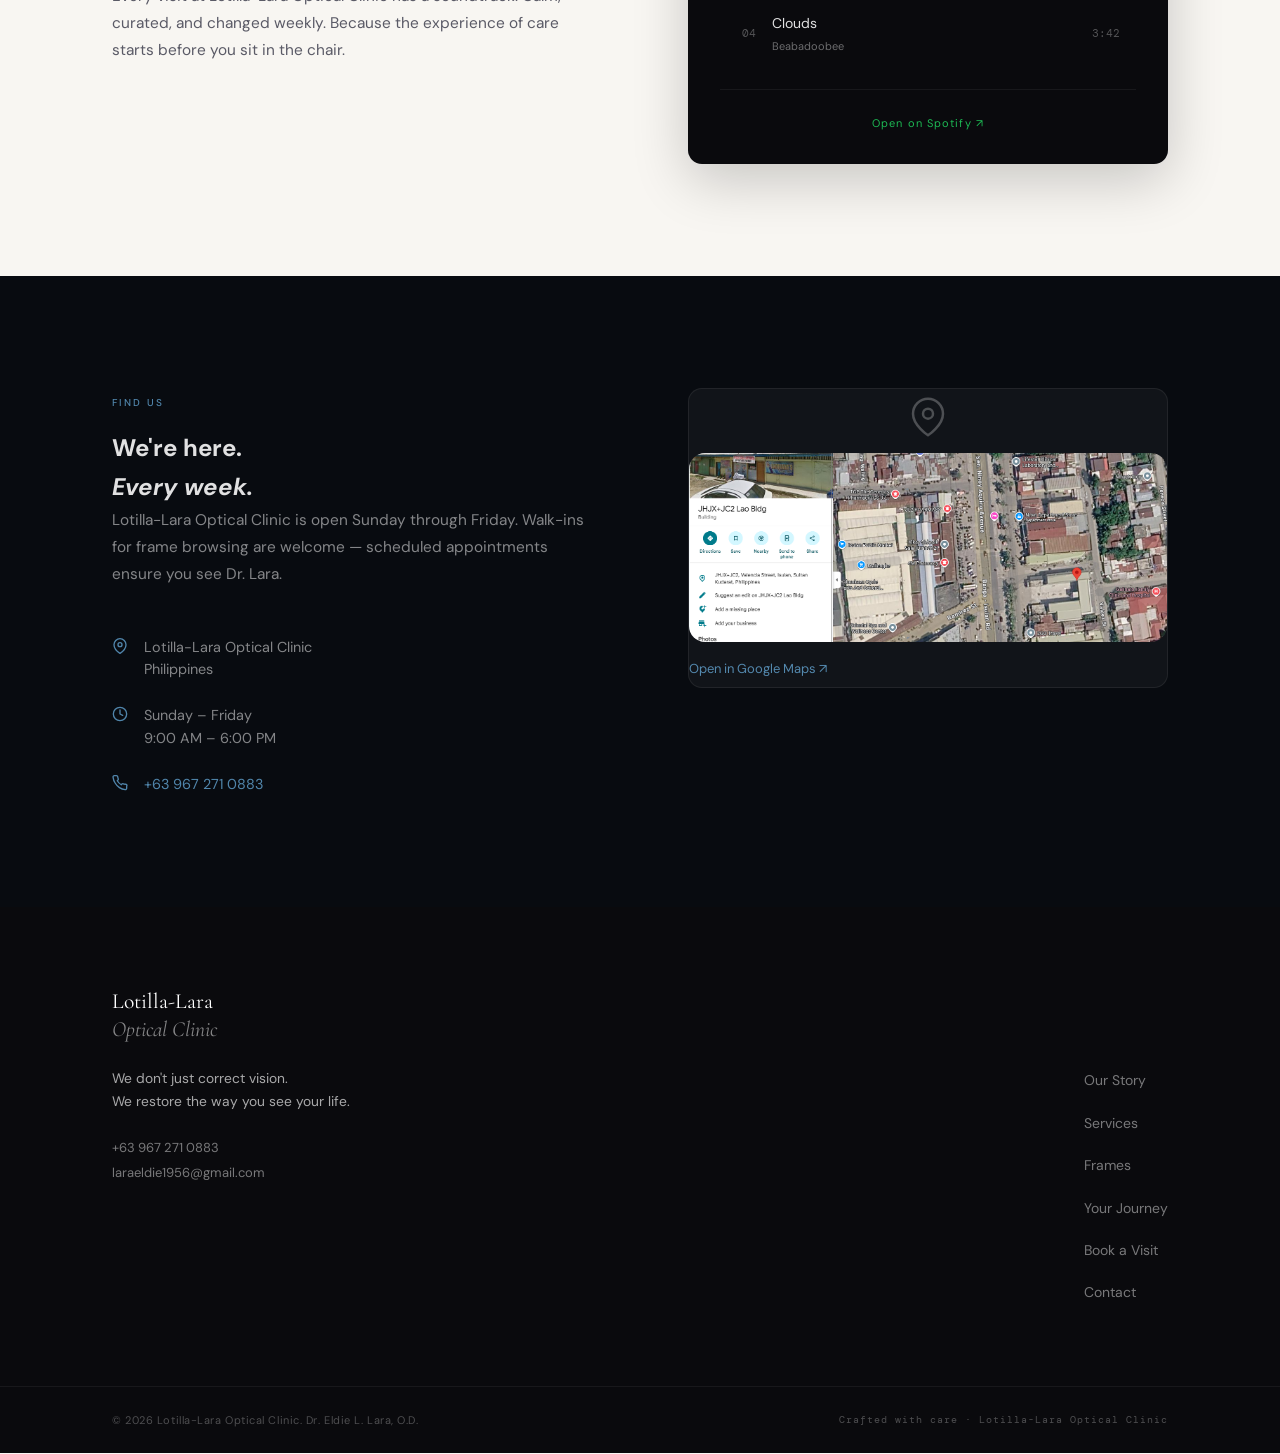
==== commit c9224a93: "LL-OPTICALV2 Update Sat 06/27/2026 22:39:50.25" ====
--- a/index.html
+++ b/index.html
@@ -8,7 +8,7 @@
   <link rel="preconnect" href="https://fonts.googleapis.com" />
   <link rel="preconnect" href="https://fonts.gstatic.com" crossorigin />
   <link href="https://fonts.googleapis.com/css2?family=Cormorant+Garamond:ital,wght@0,300;0,400;0,600;1,300;1,400;1,600&family=DM+Sans:ital,opsz,wght@0,9..40,300;0,9..40,400;0,9..40,500;1,9..40,300&family=DM+Mono:wght@400;500&display=swap" rel="stylesheet" />
-  <link rel="stylesheet" href="style.css?v=013" />
+  <link rel="stylesheet" href="style.css?v=010" />
 </head>
 <body>
 
@@ -274,11 +274,13 @@
   </section>
 
   <!-- ============================================================
-       FRAMES GALLERY
+       FRAMES GALLERY — IMPLEMENTATION_010
   ============================================================ -->
   <section class="section frames" id="frames" aria-labelledby="frames-title">
     <!-- E001: Floating atmosphere layer — injected by JS, aria-hidden -->
     <div class="frames-atmosphere" id="framesAtmosphere" aria-hidden="true"></div>
+    <!-- IMP010: Soft collection spotlight — tracks hover color -->
+    <div class="frames-spotlight" id="framesSpotlight" aria-hidden="true"></div>
 
     <div class="container frames-container">
       <span class="section-label">Curated Frames</span>
@@ -293,61 +295,76 @@
       <div class="frames-grid">
         <div class="frame-card frame-card--hero"
              data-collection="rayban"
+             data-accent="#B8924A"
              role="button" tabindex="0"
              aria-label="Open Ray-Ban Collection gallery">
           <img src="assets/images/gallery/LL16.png" alt="Premium Ray-Ban eyeglass frames — tortoiseshell round and rectangular styles" />
+          <div class="frame-card-reflection" aria-hidden="true"></div>
           <div class="frame-card-info">
             <span class="frame-style">Ray-Ban Collection</span>
             <span class="frame-mood">Timeless · For every face shape</span>
           </div>
+          <div class="frame-accent-bar" aria-hidden="true"></div>
           <span class="frame-explore-badge" aria-hidden="true">Explore →</span>
         </div>
 
         <div class="frame-card"
              data-collection="designer"
+             data-accent="#8BA8C8"
              role="button" tabindex="0"
              aria-label="Open Designer Collection gallery">
           <img src="assets/images/gallery/LL17.png" alt="Designer Collection">
+          <div class="frame-card-reflection" aria-hidden="true"></div>
           <div class="frame-card-info">
             <span class="frame-style">Designer Collection</span>
             <span class="frame-mood">Modern • Everyday elegance</span>
           </div>
+          <div class="frame-accent-bar" aria-hidden="true"></div>
           <span class="frame-explore-badge" aria-hidden="true">Explore →</span>
         </div>
 
         <div class="frame-card"
              data-collection="look"
+             data-accent="#C8A0B4"
              role="button" tabindex="0"
              aria-label="Open Look Is Everything gallery">
           <img src="assets/images/gallery/LL18.png" alt="Look Is Everything">
+          <div class="frame-card-reflection" aria-hidden="true"></div>
           <div class="frame-card-info">
             <span class="frame-style">Look Is Everything</span>
             <span class="frame-mood">Confidence • Personal style</span>
           </div>
+          <div class="frame-accent-bar" aria-hidden="true"></div>
           <span class="frame-explore-badge" aria-hidden="true">Explore →</span>
         </div>
 
         <div class="frame-card"
              data-collection="pediatric"
+             data-accent="#88BBA0"
              role="button" tabindex="0"
              aria-label="Open Pediatric Collection gallery">
           <img src="assets/images/gallery/LL19.png" alt="Pediatric Collection">
+          <div class="frame-card-reflection" aria-hidden="true"></div>
           <div class="frame-card-info">
             <span class="frame-style">Pediatric Collection</span>
             <span class="frame-mood">Flexible • Built for childhood</span>
           </div>
+          <div class="frame-accent-bar" aria-hidden="true"></div>
           <span class="frame-explore-badge" aria-hidden="true">Explore →</span>
         </div>
 
         <div class="frame-card frame-card-wide"
              data-collection="sports"
+             data-accent="#A0B4D0"
              role="button" tabindex="0"
              aria-label="Open Sports & Active gallery">
           <img src="assets/images/gallery/LL20.png" alt="Sports & Active">
+          <div class="frame-card-reflection" aria-hidden="true"></div>
           <div class="frame-card-info">
             <span class="frame-style">Sports & Active</span>
             <span class="frame-mood">Durable • For the life you live</span>
           </div>
+          <div class="frame-accent-bar" aria-hidden="true"></div>
           <span class="frame-explore-badge" aria-hidden="true">Explore →</span>
         </div>
       </div>
@@ -359,7 +376,7 @@
     </div><!-- /.frames-container -->
   </section>
 
-    <!-- ============================================================
+  <!-- ============================================================
        PATIENT JOURNEY TIMELINE
   ============================================================ -->
   <section class="section journey dark-section" id="journey" aria-labelledby="journey-title">
@@ -742,7 +759,8 @@
   <!-- Scroll progress -->
   <div id="scroll-progress" aria-hidden="true"></div>
 
-  <script src="script.js?v=008"></script>
+  <script src="script.js?v=010"></script>
+
   <!-- ============================================================
        IMPLEMENTATION_008 — CURATED FRAME GALLERY MODAL
        Premium carousel lightbox. Activated by frame card click.
@@ -814,4 +832,4 @@
   </div><!-- /#frameModal -->
 
 </body>
-</html>+</html>
--- a/style.css
+++ b/style.css
@@ -2257,3 +2257,163 @@
   font-family: var(--font-mono);
   letter-spacing: 0.06em;
 }
+
+/* ================================================================
+   IMPLEMENTATION_010 — CURATED FRAMES INTERACTIVE SHOWCASE
+   E010-001 3D Tilt · E010-002 Reflection Shimmer · E010-003 Accent Bar
+   E010-004 Section Spotlight · E010-005 Modal Accent Wire
+================================================================ */
+
+/* ── E010-001: 3D MICRO-TILT ON HOVER ── */
+
+.frame-card[data-collection] {
+  transform-style: preserve-3d;
+  transition:
+    transform 0.22s var(--ease),
+    box-shadow 0.28s var(--ease);
+  will-change: transform;
+}
+
+.frame-card[data-collection]:hover {
+  transform:
+    perspective(900px)
+    rotateX(var(--tilt-x, 0deg))
+    rotateY(var(--tilt-y, 0deg))
+    translateY(-3px)
+    scale(1.012);
+  box-shadow:
+    0 20px 48px rgba(0,0,0,0.44),
+    0 0 0 1px rgba(255,255,255,0.08);
+}
+
+.frame-card[data-collection]:not(:hover) {
+  --tilt-x: 0deg;
+  --tilt-y: 0deg;
+}
+
+/* ── E010-002: GLASS REFLECTION SHIMMER ── */
+
+.frame-card-reflection {
+  position: absolute;
+  inset: 0;
+  border-radius: inherit;
+  pointer-events: none;
+  z-index: 3;
+  opacity: 0;
+  background: linear-gradient(
+    115deg,
+    transparent 0%,
+    rgba(255,255,255,0.05) 28%,
+    rgba(255,255,255,0.11) 50%,
+    rgba(255,255,255,0.05) 72%,
+    transparent 100%
+  );
+  background-size: 200% 100%;
+  background-position: -100% 0;
+  transition:
+    opacity 0.22s var(--ease),
+    background-position 0s;
+}
+
+.frame-card[data-collection]:hover .frame-card-reflection {
+  opacity: 1;
+  background-position: 200% 0;
+  transition:
+    opacity 0.18s var(--ease),
+    background-position 0.58s cubic-bezier(0.4, 0, 0.2, 1);
+}
+
+/* ── E010-003: COLLECTION ACCENT BAR ── */
+
+.frame-accent-bar {
+  position: absolute;
+  bottom: 0;
+  left: 0;
+  right: 0;
+  height: 2px;
+  background: var(--card-accent, rgba(255,255,255,0.18));
+  transform: scaleX(0);
+  transform-origin: left center;
+  transition: transform 0.38s cubic-bezier(0.16, 1, 0.3, 1);
+  z-index: 4;
+  border-radius: 0 0 4px 4px;
+}
+
+.frame-card[data-collection]:hover .frame-accent-bar {
+  transform: scaleX(1);
+}
+
+/* ── E010-004: SECTION SPOTLIGHT ── */
+
+.frames-spotlight {
+  position: absolute;
+  width: 640px;
+  height: 640px;
+  border-radius: 50%;
+  pointer-events: none;
+  z-index: 0;
+  opacity: 0;
+  background: radial-gradient(
+    circle,
+    var(--spotlight-color, rgba(184,146,74,0.09)) 0%,
+    transparent 68%
+  );
+  transform: translate(-50%, -50%);
+  transition:
+    opacity 0.48s var(--ease),
+    left 0.58s cubic-bezier(0.25, 0.46, 0.45, 0.94),
+    top 0.58s cubic-bezier(0.25, 0.46, 0.45, 0.94),
+    background 0.48s var(--ease);
+  will-change: left, top, opacity;
+}
+
+.frames-spotlight.is-visible {
+  opacity: 1;
+}
+
+/* ── E010-005: MODAL PANEL ACCENT BORDER ── */
+
+.frame-modal-panel {
+  border-top: 2px solid var(--modal-accent, rgba(255,255,255,0.07));
+  transition:
+    transform 0.42s cubic-bezier(0.16, 1, 0.3, 1),
+    opacity 0.32s var(--ease),
+    border-top-color 0.40s var(--ease);
+}
+
+/* ── E010: REDUCED MOTION GUARD ── */
+
+@media (prefers-reduced-motion: reduce) {
+  .frame-card[data-collection]:hover {
+    transform: translateY(-2px) scale(1.008) !important;
+  }
+  .frame-card-reflection {
+    display: none;
+  }
+  .frame-accent-bar {
+    transition: transform 0.1s linear;
+  }
+  .frames-spotlight {
+    transition: opacity 0.2s var(--ease);
+  }
+  .frame-modal-panel {
+    transition:
+      opacity 0.2s var(--ease),
+      border-top-color 0.2s var(--ease) !important;
+    transform: none !important;
+  }
+}
+
+/* ── E010: MOBILE GUARD ── */
+
+@media (max-width: 768px) {
+  .frame-card[data-collection]:hover {
+    transform: translateY(-2px) scale(1.008);
+  }
+  .frame-card-reflection {
+    display: none;
+  }
+  .frames-spotlight {
+    display: none;
+  }
+}
